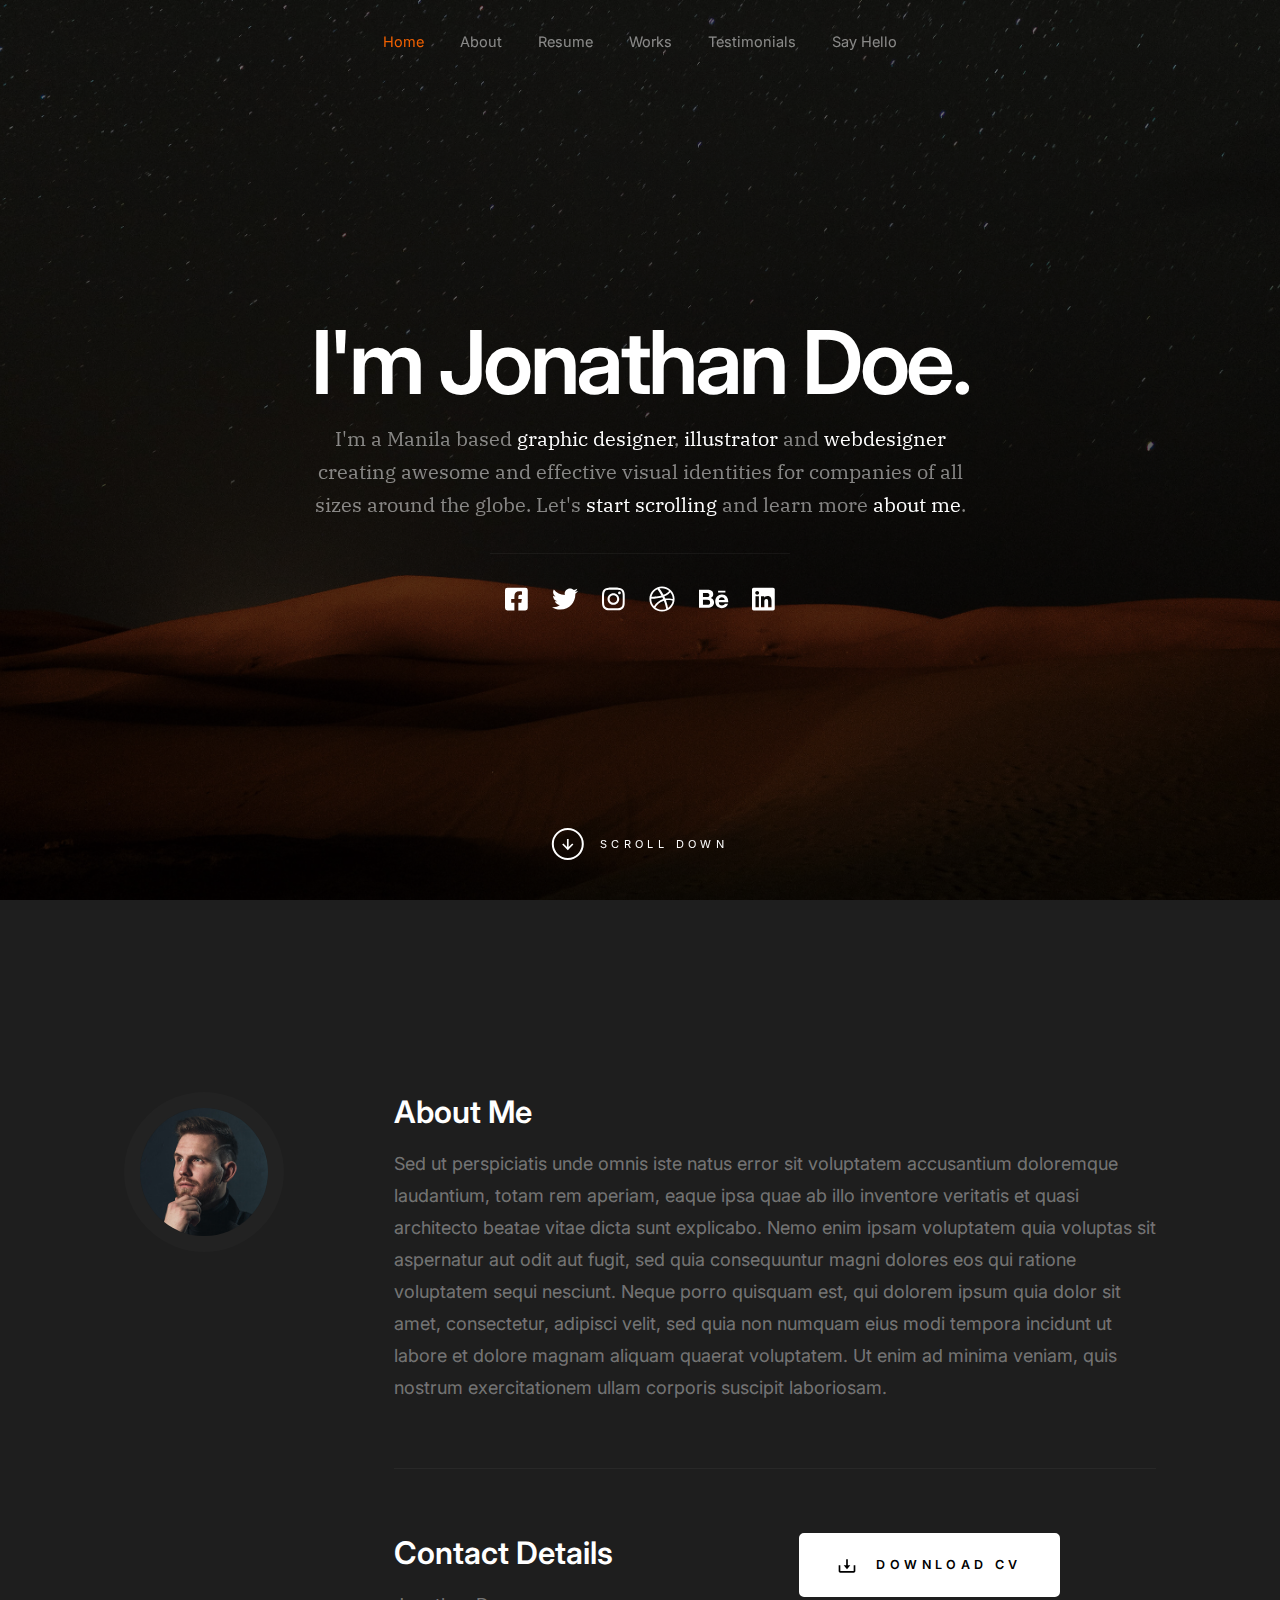
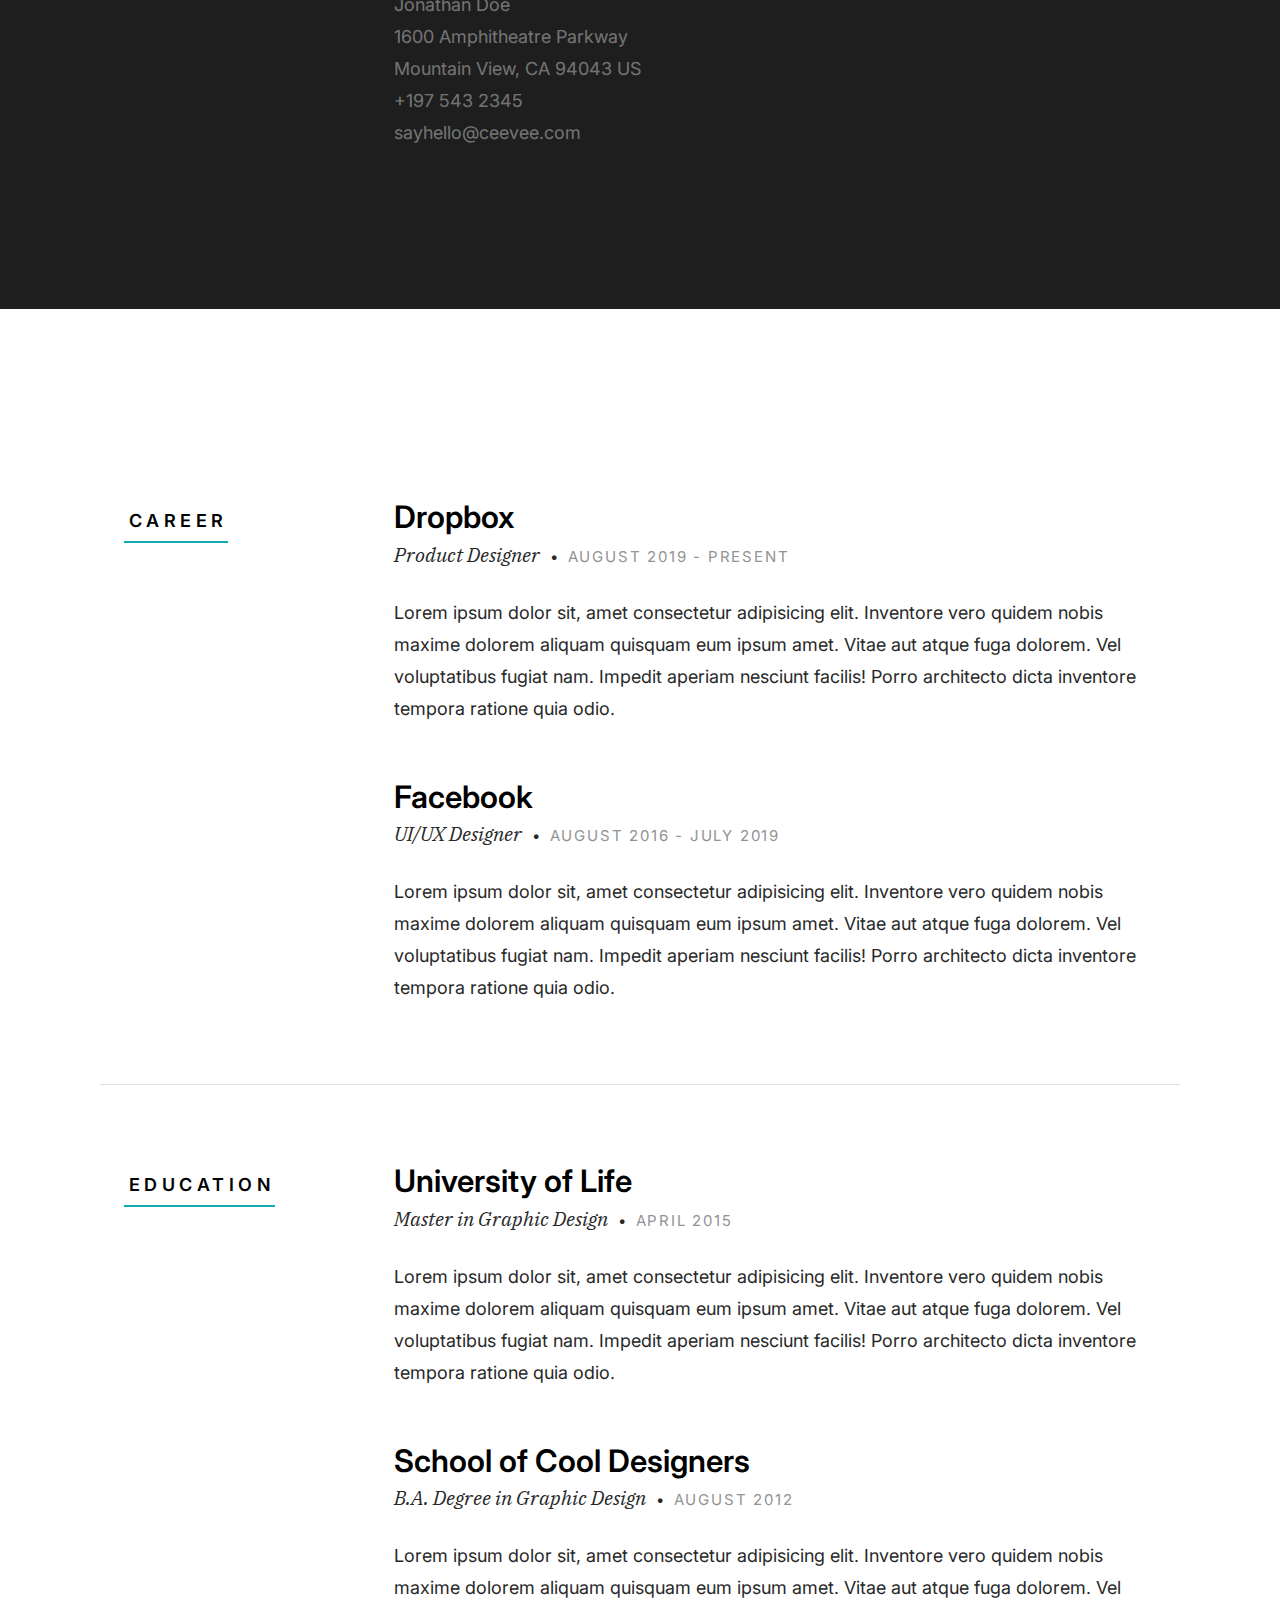
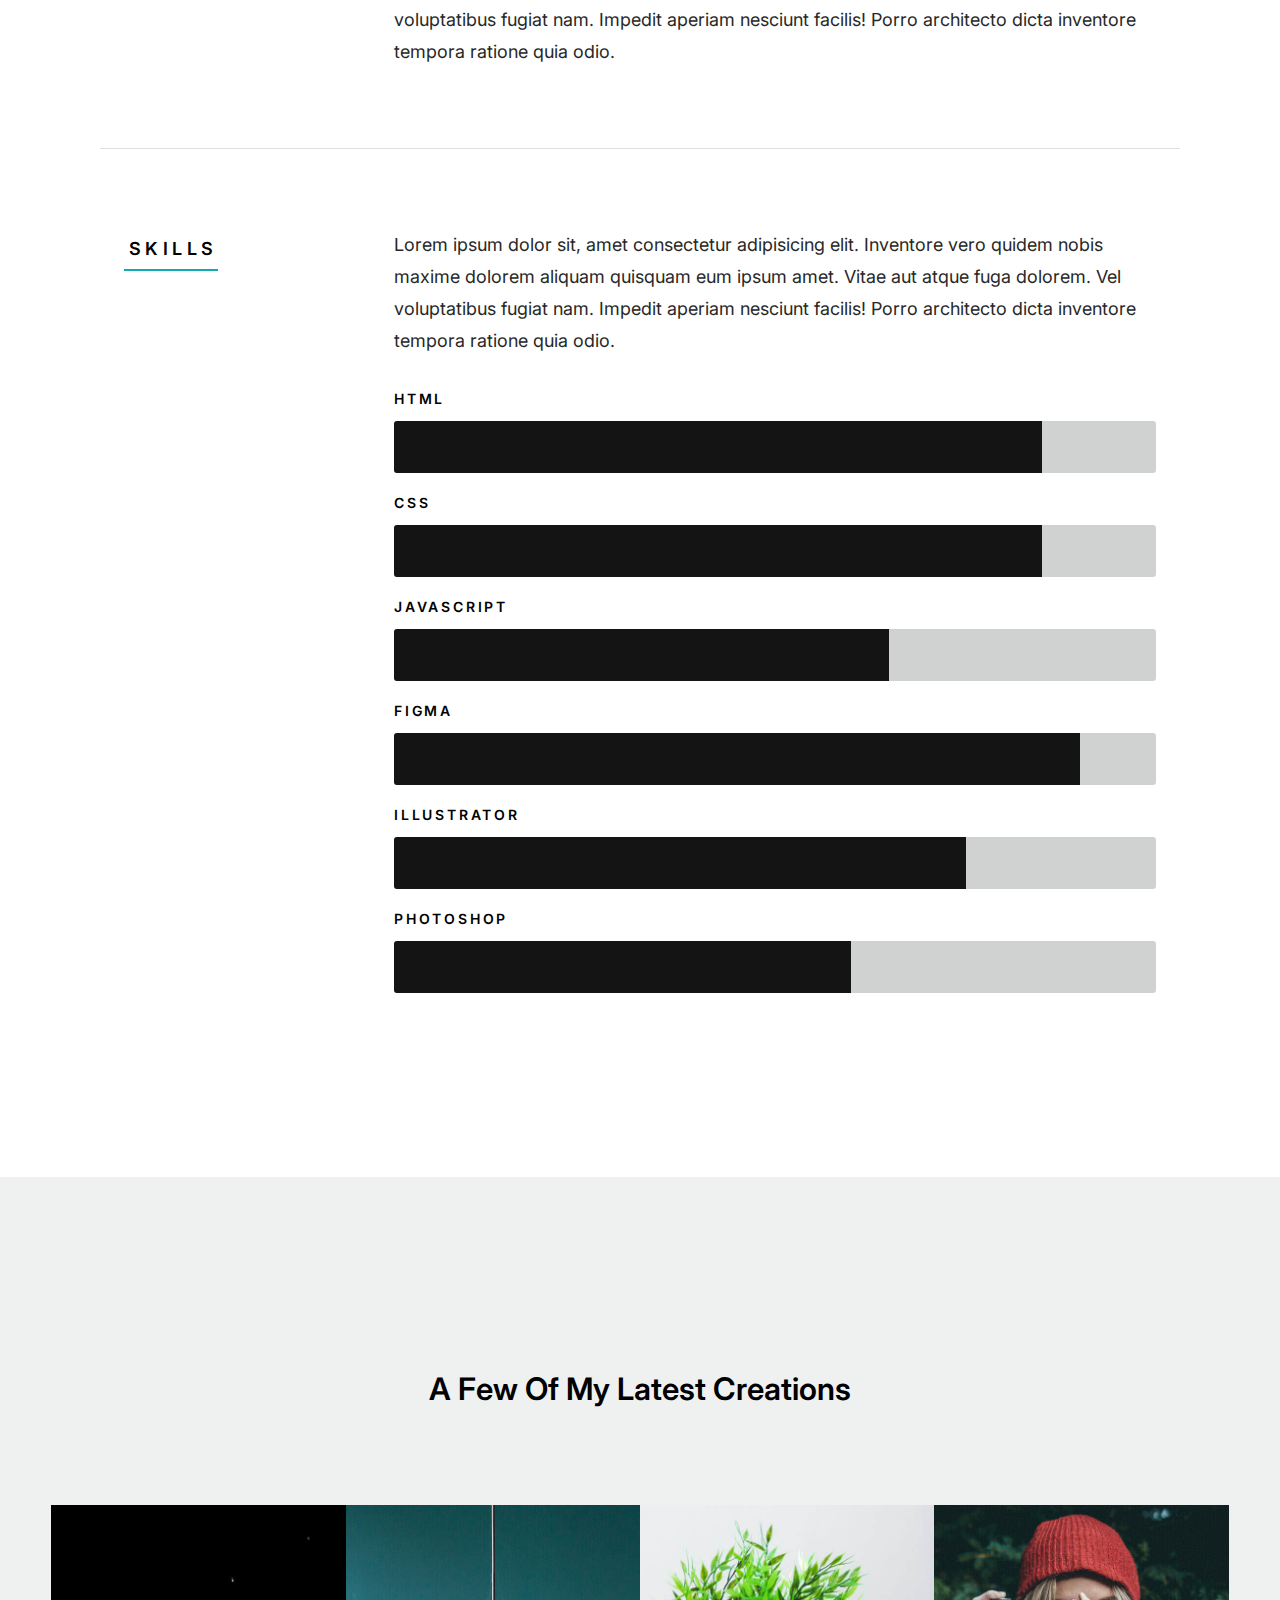
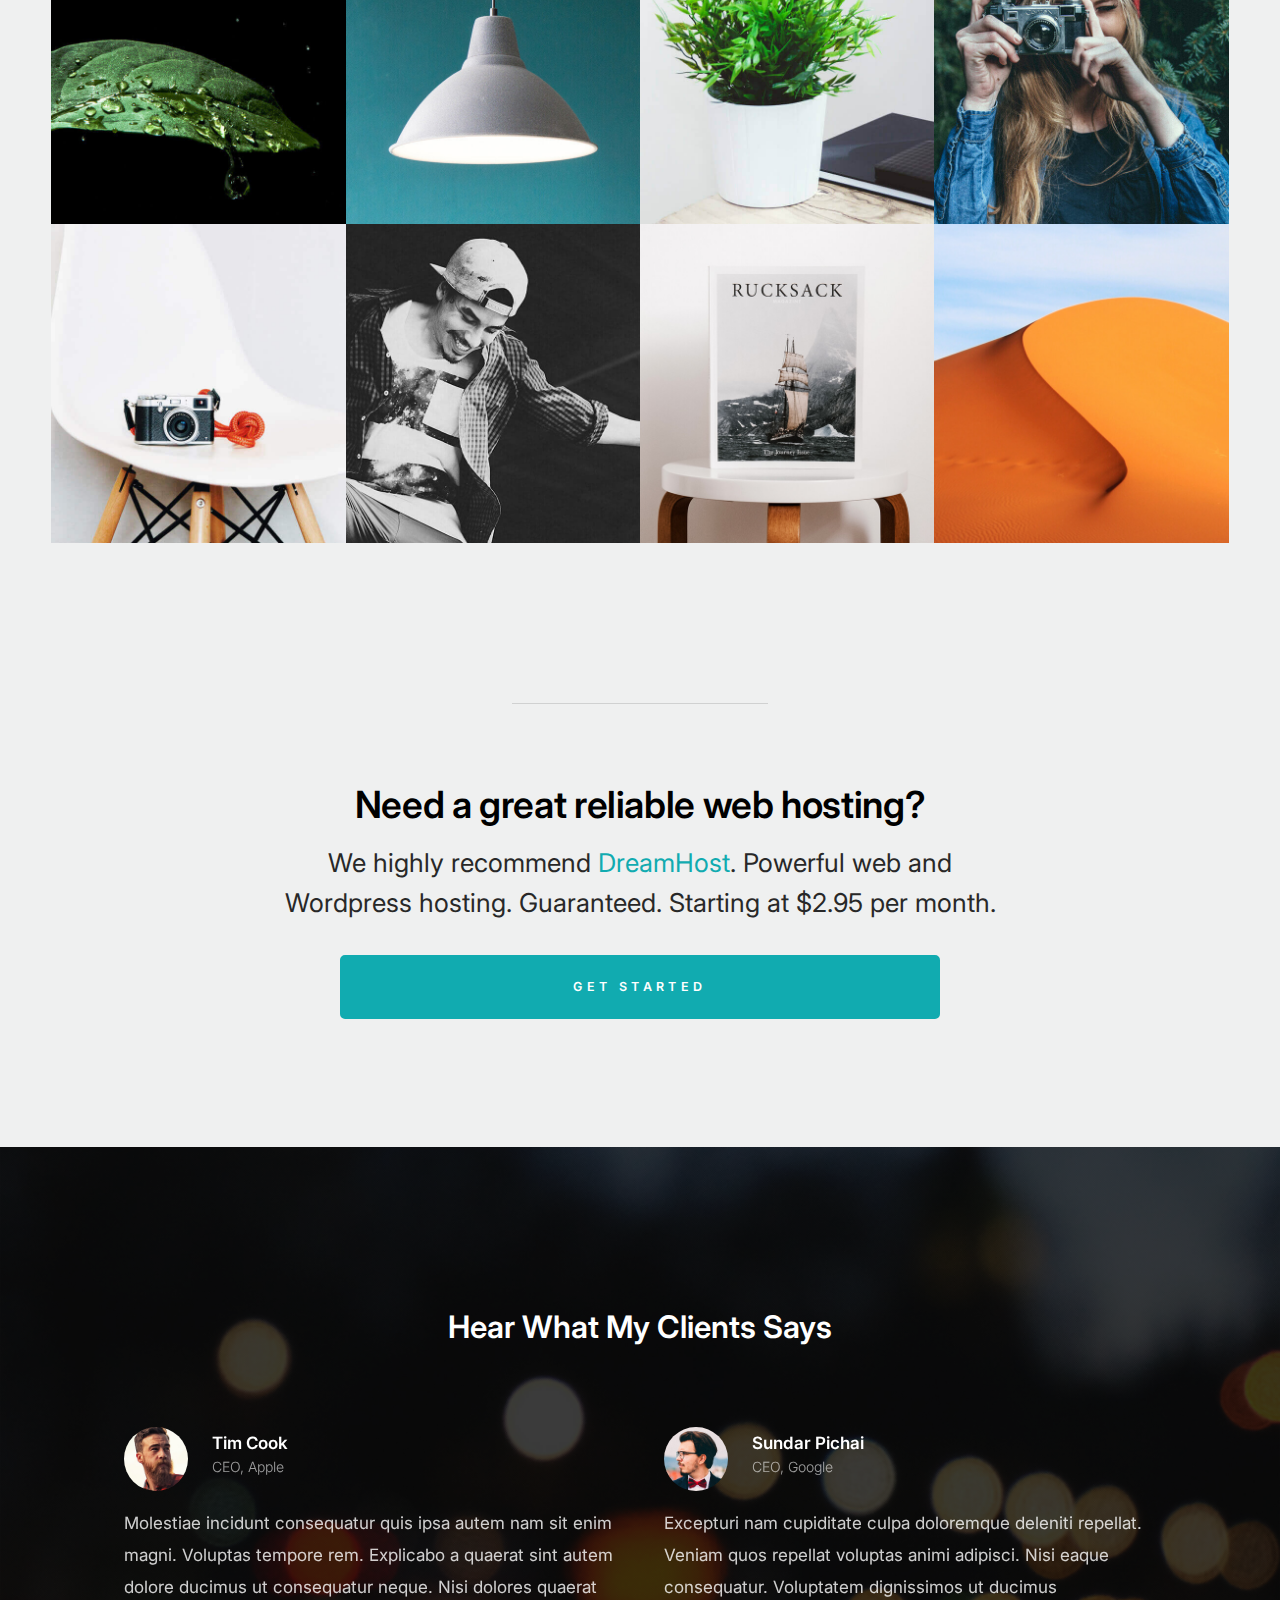
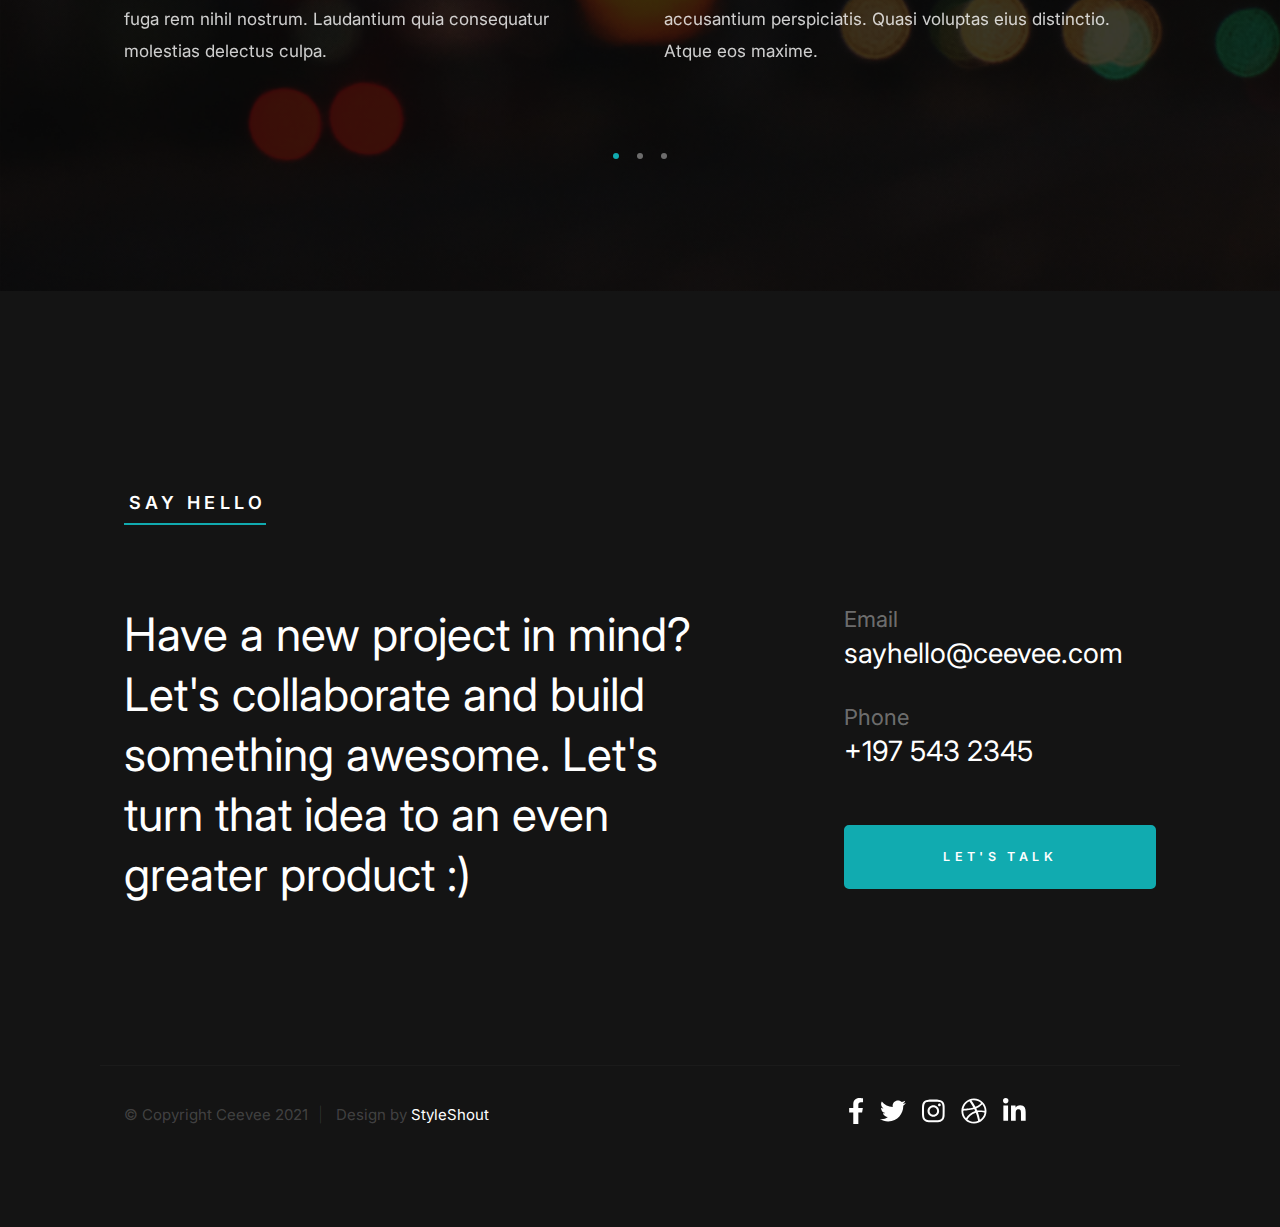
==== index.html @ e775bcbd "mon premier commit" ====
<!DOCTYPE html>
<html class="no-js" lang="en">
<head>

    <!--- basic page needs
    ================================================== -->
    <meta charset="utf-8">
    <title>Ceevee 2.0</title>
    <meta name="description" content="">
    <meta name="author" content="">

    <!-- mobile specific metas
    ================================================== -->
    <meta name="viewport" content="width=device-width, initial-scale=1">

    <!-- CSS
    ================================================== -->
    <link rel="stylesheet" href="css/styles.css">
    <link rel="stylesheet" href="css/vendor.css">

    <!-- script
    ================================================== -->
    <script defer src="js/vendor/fontawesome/all.min.js"></script>

    <!-- favicons
    ================================================== -->
    <link rel="apple-touch-icon" sizes="180x180" href="apple-touch-icon.png">
    <link rel="icon" type="image/png" sizes="32x32" href="favicon-32x32.png">
    <link rel="icon" type="image/png" sizes="16x16" href="favicon-16x16.png">
    <link rel="manifest" href="site.webmanifest">

</head>

<body id="top" class="ss-preload">


    <!-- preloader
    ================================================== -->
    <div id="preloader">
        <div id="loader"></div>
    </div>


    <!-- header
    ================================================== -->
    <header class="s-header">
        <div class="row s-header__nav-wrap">
            <nav class="s-header__nav">
                <ul>
                    <li class="current"><a class="smoothscroll" href="#hero">Home</a></li>
                    <li><a class="smoothscroll" href="#about">About</a></li>
                    <li><a class="smoothscroll" href="#resume">Resume</a></li>
                    <li><a class="smoothscroll" href="#portfolio">Works</a></li>
                    <li><a class="smoothscroll" href="#testimonials">Testimonials</a></li>
                    <li><a class="smoothscroll" href="#contact">Say Hello</a></li>
                </ul>
            </nav>
        </div> <!-- end row -->
        
        <a class="s-header__menu-toggle" href="#0" title="Menu">
            <span class="s-header__menu-icon"></span>
        </a>
    </header> <!-- end s-header -->


    <!-- hero
    ================================================== -->
    <section id="hero" class="s-hero target-section">

        <div class="s-hero__bg rellax" data-rellax-speed="-7"></div>

        <div class="row s-hero__content">
            <div class="column">

                <div class="s-hero__content-about">

                    <h1>I'm Jonathan Doe.</h1>

                    <h3>
                    I'm a Manila based <span>graphic designer</span>, <span>illustrator</span> and <span>webdesigner</span> creating awesome and
                    effective visual identities for companies of all sizes around the globe. Let's <a class="smoothscroll" href="#about">start scrolling</a>
                    and learn more <a class="smoothscroll" href="#about">about me</a>.
                    </h3>

                    <div class="s-hero__content-social">
                        <a href="#0"><i class="fab fa-facebook-square" aria-hidden="true"></i></a>
                        <a href="#0"><i class="fab fa-twitter" aria-hidden="true"></i></a>
                        <a href="#0"><i class="fab fa-instagram" aria-hidden="true"></i></a>
                        <a href="#0"><i class="fab fa-dribbble" aria-hidden="true"></i></a>
                        <a href="#0"><i class="fab fa-behance" aria-hidden="true"></i></a>
                        <a href="#0"><i class="fab fa-linkedin" aria-hidden="true"></i></a>
                    </div>

                </div> <!-- end s-hero__content-about -->

            </div>
        </div> <!-- s-hero__content -->

        <div class="s-hero__scroll">
            <a href="#about" class="s-hero__scroll-link smoothscroll">
                <span class="scroll-arrow">
                    <svg xmlns="http://www.w3.org/2000/svg" width="24" height="24" viewBox="0 0 24 24" style="fill:rgba(0, 0, 0, 1);transform:;-ms-filter:"><path d="M18.707 12.707L17.293 11.293 13 15.586 13 6 11 6 11 15.586 6.707 11.293 5.293 12.707 12 19.414z"></path></svg>
                </span>
                <span class="scroll-text">Scroll Down</span>
            </a>
        </div> <!-- s-hero__scroll -->

    </section> <!-- end s-hero -->


    <!-- about
    ================================================== -->
    <section id="about" class="s-about target-section">

        <div class="row">
            <div class="column large-3 tab-12">
                <img class="s-about__pic" src="images/avatars/user-06.jpg" alt="">
            </div>
            <div class="column large-9 tab-12 s-about__content">
                <h3>About Me</h3>
                <p>
                Sed ut perspiciatis unde omnis iste natus error sit voluptatem 
                accusantium doloremque laudantium, totam rem aperiam, eaque ipsa 
                quae ab illo inventore veritatis et quasi architecto beatae vitae 
                dicta sunt explicabo. Nemo enim ipsam voluptatem quia voluptas sit 
                aspernatur aut odit aut fugit, sed quia consequuntur magni dolores 
                eos qui ratione voluptatem sequi nesciunt. Neque porro quisquam est, 
                qui dolorem ipsum quia dolor sit amet, consectetur, adipisci velit, 
                sed quia non numquam eius modi tempora incidunt ut labore et dolore 
                magnam aliquam quaerat voluptatem. Ut enim ad minima veniam, quis 
                nostrum exercitationem ullam corporis suscipit laboriosam.
                </p>

                <hr>

                <div class="row s-about__content-bottom">
                    <div class="column w-1000-stack">
                        <h3>Contact Details</h3>
    
                        <p>
                        Jonathan Doe <br>
                        1600 Amphitheatre Parkway <br>
                        Mountain View, CA 94043 US <br>
                        <a href="tel:+1975432345">+197 543 2345</a> <br>
                        <a href="mailto:#0">sayhello@ceevee.com</a>
                        </p>
                        
                    </div>
                    <div class="column w-1000-stack">
                        <a href="#0" class="btn btn--download">
                            <svg xmlns="http://www.w3.org/2000/svg" width="24" height="24" viewBox="0 0 24 24" style="fill:rgba(0, 0, 0, 1);transform:;-ms-filter:"><path d="M12 16L16 11 13 11 13 4 11 4 11 11 8 11z"></path><path d="M20,18H4v-7H2v7c0,1.103,0.897,2,2,2h16c1.103,0,2-0.897,2-2v-7h-2V18z"></path></svg>
                            Download CV
                        </a>
                    </div>
                </div>
            </div>
        </div> <!-- end row -->

    </section> <!-- end s-about -->


    <!-- resume
    ================================================== -->
    <section id="resume" class="s-resume target-section">
        
        <div class="row s-resume__section">
            <div class="column large-3 tab-12">
                <h3 class="section-header-allcaps">Career</h3>
            </div>
            <div class="column large-9 tab-12">
                <div class="resume-block">

                    <div class="resume-block__header">
                        <h4 class="h3">Dropbox</h4>
                        <p class="resume-block__header-meta">
                            <span>Product Designer</span> 
                            <span class="resume-block__header-date">
                                August 2019 - Present
                            </span>
                        </p>
                    </div>

                    <p>
                    Lorem ipsum dolor sit, amet consectetur adipisicing elit. Inventore 
                    vero quidem nobis maxime dolorem aliquam quisquam eum ipsum amet. Vitae 
                    aut atque fuga dolorem. Vel voluptatibus fugiat nam. Impedit aperiam 
                    nesciunt facilis! Porro architecto dicta inventore tempora ratione quia odio.
                    </p>

                </div> <!-- end resume-block -->

                <div class="resume-block">

                    <div class="resume-block__header">
                        <h4 class="h3">Facebook</h4>
                        <p class="resume-block__header-meta">
                            <span>UI/UX Designer</span> 
                            <span class="resume-block__header-date">
                                August 2016 - July 2019
                            </span>
                        </p>
                    </div>

                    <p>
                    Lorem ipsum dolor sit, amet consectetur adipisicing elit. Inventore 
                    vero quidem nobis maxime dolorem aliquam quisquam eum ipsum amet. Vitae 
                    aut atque fuga dolorem. Vel voluptatibus fugiat nam. Impedit aperiam 
                    nesciunt facilis! Porro architecto dicta inventore tempora ratione quia odio.
                    </p>

                </div> <!-- end resume-block -->
            </div>
        </div> <!-- s-resume__section -->


        <div class="row s-resume__section">
            <div class="column large-3 tab-12">
                <h3 class="section-header-allcaps">Education</h3>
            </div>
            <div class="column large-9 tab-12">
                <div class="resume-block">

                    <div class="resume-block__header">
                        <h4 class="h3">University of Life</h4>
                        <p class="resume-block__header-meta">
                            <span>Master in Graphic Design</span> 
                            <span class="resume-block__header-date">
                                April 2015
                            </span>
                        </p>
                    </div>

                    <p>
                    Lorem ipsum dolor sit, amet consectetur adipisicing elit. Inventore 
                    vero quidem nobis maxime dolorem aliquam quisquam eum ipsum amet. Vitae 
                    aut atque fuga dolorem. Vel voluptatibus fugiat nam. Impedit aperiam 
                    nesciunt facilis! Porro architecto dicta inventore tempora ratione quia odio.
                    </p>

                </div> <!-- end resume-block -->

                <div class="resume-block">

                    <div class="resume-block__header">
                        <h4 class="h3">School of Cool Designers</h4>
                        <p class="resume-block__header-meta">
                            <span>B.A. Degree in Graphic Design</span> 
                            <span class="resume-block__header-date">
                                August 2012
                            </span>
                        </p>
                    </div>

                    <p>
                    Lorem ipsum dolor sit, amet consectetur adipisicing elit. Inventore 
                    vero quidem nobis maxime dolorem aliquam quisquam eum ipsum amet. Vitae 
                    aut atque fuga dolorem. Vel voluptatibus fugiat nam. Impedit aperiam 
                    nesciunt facilis! Porro architecto dicta inventore tempora ratione quia odio.
                    </p>

                </div> <!-- end resume-block -->
            </div>
        </div> <!-- s-resume__section -->


        <div class="row s-resume__section">
            <div class="column large-3 tab-12">
                <h3 class="section-header-allcaps">Skills</h3>
            </div>
            <div class="column large-9 tab-12">
                <div class="resume-block">

                    <p>
                    Lorem ipsum dolor sit, amet consectetur adipisicing elit. Inventore 
                    vero quidem nobis maxime dolorem aliquam quisquam eum ipsum amet. Vitae 
                    aut atque fuga dolorem. Vel voluptatibus fugiat nam. Impedit aperiam 
                    nesciunt facilis! Porro architecto dicta inventore tempora ratione quia odio.
                    </p>

                    <ul class="skill-bars-fat">
                        <li>
                        <div class="progress percent85"></div>
                        <strong>HTML</strong>
                        </li>
                        <li>
                        <div class="progress percent85"></div>
                        <strong>CSS</strong>
                        </li>
                        <li>
                        <div class="progress percent65"></div>
                        <strong>Javascript</strong>
                        </li>
                        <li>
                        <div class="progress percent90"></div>
                        <strong>Figma</strong>
                        </li>
                        <li>
                        <div class="progress percent75"></div>
                        <strong>Illustrator</strong>
                        </li>
                        <li>
                        <div class="progress percent60"></div>
                        <strong>Photoshop</strong>
                        </li>
                    </ul>

                </div> <!-- end resume-block -->

            </div>
        </div> <!-- s-resume__section -->

    </section> <!-- end s-resume -->


    <!-- portfolio
    ================================================== -->
    <section id="portfolio" class="s-portfolio target-section">

        <div class="row s-portfolio__header">
            <div class="column large-12">
                <h3>A Few Of My Latest Creations</h3>
            </div>
        </div>

        <div class="row collapse block-large-1-4 block-medium-1-3 block-tab-1-2 block-500-stack folio-list">

            <div class="column folio-item">
                <a href="#modal-01" class="folio-item__thumb">
                    <img src="images/portfolio/droplet.jpg" 
                         srcset="images/portfolio/droplet.jpg 1x, 
                                 images/portfolio/droplet@2x.jpg 2x" alt="">
                </a>
            </div> <!-- end folio-item -->

            <div class="column folio-item">
                <a href="#modal-02" class="folio-item__thumb">
                    <img src="images/portfolio/lamp.jpg" 
                         srcset="images/portfolio/lamp.jpg 1x, 
                                 images/portfolio/lamp@2x.jpg 2x" alt="">
                </a>
            </div> <!-- end folio-item -->

            <div class="column folio-item">
                <a href="#modal-03" class="folio-item__thumb">
                    <img src="images/portfolio/minimalismo.jpg" 
                         srcset="images/portfolio/minimalismo.jpg 1x, 
                                 images/portfolio/minimalismo@2x.jpg 2x" alt="">
                </a>
            </div> <!-- end folio-item -->

            <div class="column folio-item">
                <a href="#modal-04" class="folio-item__thumb">
                    <img src="images/portfolio/shutterbug.jpg" 
                         srcset="images/portfolio/shutterbug.jpg 1x, 
                                 images/portfolio/shutterbug@2x.jpg 2x" alt="">
                </a>
            </div> <!-- end folio-item -->

            <div class="column folio-item">
                <a href="#modal-05" class="folio-item__thumb">
                    <img src="images/portfolio/fuji.jpg" 
                         srcset="images/portfolio/fuji.jpg 1x, 
                                 images/portfolio/fuji@2x.jpg 2x" alt="">
                </a>
            </div> <!-- end folio-item -->

            <div class="column folio-item">
                <a href="#modal-06" class="folio-item__thumb">
                    <img src="images/portfolio/skaterboy.jpg" 
                         srcset="images/portfolio/skaterboy.jpg 1x, 
                                 images/portfolio/skaterboy@2x.jpg 2x" alt="">
                </a>
            </div> <!-- end folio-item -->

            <div class="column folio-item">
                <a href="#modal-07" class="folio-item__thumb">
                    <img src="images/portfolio/rucksack.jpg" 
                         srcset="images/portfolio/rucksack.jpg 1x, 
                                 images/portfolio/rucksack@2x.jpg 2x" alt="">
                </a>
            </div> <!-- end folio-item -->

            <div class="column folio-item">
                <a href="#modal-08" class="folio-item__thumb">
                    <img src="images/portfolio/sanddunes.jpg" 
                         srcset="images/portfolio/sanddunes.jpg 1x, 
                                 images/portfolio/sanddunes@2x.jpg 2x" alt="">
                </a>
            </div> <!-- end folio-item -->

        </div> <!-- end folio-list -->


        <!-- Modal Templates Popup
        =========================================================== -->
        <div id="modal-01" hidden>
            <div class="modal-popup">
                <img src="images/portfolio/gallery/g-droplet.jpg" alt="" />
    
                <div class="modal-popup__desc">
                    <h5>Droplet</h5>
                    <p>Odio soluta enim quos sit asperiores rerum rerum repudiandae cum. Vel voluptatem alias qui assumenda iure et expedita voluptatem. Ratione officiis quae.</p>
                    <ul class="modal-popup__cat">
                        <li>Branding</li>
                        <li>Product Design</li>
                    </ul>
                </div>
    
                <a href="https://www.behance.net/" class="modal-popup__details">Project link</a>
            </div>
        </div> <!-- end modal -->

        <div id="modal-02" hidden>
            <div class="modal-popup">
                <img src="images/portfolio/gallery/g-lamp.jpg" alt="" />
    
                <div class="modal-popup__desc">
                    <h5>The Lamp</h5>
                    <p>Proin gravida nibh vel velit auctor aliquet. Aenean sollicitudin, lorem quis bibendum auctor, nisi elit consequat ipsum, nec sagittis sem nibh id elit.</p>
                    <ul class="modal-popup__cat">
                        <li>Branding</li>
                    </ul>
                </div>
    
                <a href="https://www.behance.net/" class="modal-popup__details">Project link</a>
            </div>
        </div> <!-- end modal -->

        <div id="modal-03" hidden>
            <div class="modal-popup">
                <img src="images/portfolio/gallery/g-minimalismo.jpg" alt="" />
    
                <div class="modal-popup__desc">
                    <h5>Minimalismo</h5>
                    <p>Exercitationem reprehenderit quod explicabo consequatur aliquid ut magni ut. Deleniti quo corrupti illum velit eveniet ratione necessitatibus ipsam mollitia.</p>
                    <ul class="modal-popup__cat">
                        <li>Product Design</li>
                    </ul>
                </div>
    
                <a href="https://www.behance.net/" class="modal-popup__details">Project link</a>
            </div>
        </div> <!-- end modal -->

        <div id="modal-04" hidden>
            <div class="modal-popup">
                <img src="images/portfolio/gallery/g-shutterbug.jpg" alt="" />
    
                <div class="modal-popup__desc">
                    <h5>Shutterbug</h5>
                    <p>Dolores velit qui quos nobis. Aliquam delectus voluptas quos possimus non voluptatem voluptas voluptas. Est doloribus eligendi porro doloribus voluptatum.</p>
                    <ul class="modal-popup__cat">
                        <li>E-Commerce</li>
                    </ul>
                </div>
    
                <a href="https://www.behance.net/" class="modal-popup__details">Project link</a>
            </div>
        </div> <!-- end modal -->

        <div id="modal-05" hidden>
            <div class="modal-popup">

                <img src="images/portfolio/gallery/g-fuji.jpg" alt="" />
    
                <div class="modal-popup__desc">
                    <h5>Fuji</h5>
                    <p>Proin gravida nibh vel velit auctor aliquet. Aenean sollicitudin, lorem quis bibendum auctor, nisi elit consequat ipsum, nec sagittis sem nibh id elit.</p>
                    <ul class="modal-popup__cat">
                        <li>Product Design</li>
                    </ul>
                </div>
    
                <a href="https://www.behance.net/" class="modal-popup__details">Project link</a>
            </div>
        </div> <!-- end modal -->

        <div id="modal-06" hidden>
            <div class="modal-popup">
                <img src="images/portfolio/gallery/g-skaterboy.jpg" alt="" />
    
                <div class="modal-popup__desc">
                    <h5>Skaterboy</h5>
                    <p>Quisquam vel libero consequuntur autem voluptas. Qui aut vero. Omnis fugit mollitia cupiditate voluptas. Aenean sollicitudin, lorem quis bibendum auctor.</p>
                    <ul class="modal-popup__cat">
                        <li>Branding</li>
                        <li>Product Design</li>
                    </ul>
                </div>
    
                <a href="https://www.behance.net/" class="modal-popup__details">Project link</a>
            </div>
        </div> <!-- end modal -->

        <div id="modal-07" hidden>
            <div class="modal-popup">
                <img src="images/portfolio/gallery/g-rucksack.jpg" alt="" />
    
                <div class="modal-popup__desc">
                    <h5>Rucksack</h5>
                    <p>Odio soluta enim quos sit asperiores rerum rerum repudiandae cum. Vel voluptatem alias qui assumenda iure et expedita voluptatem. Ratione officiis quae.</p>
                    <ul class="modal-popup__cat">
                        <li>Branding</li>
                        <li>Product Design</li>
                    </ul>
                </div>
    
                <a href="https://www.behance.net/" class="modal-popup__details">Project link</a>
            </div>
        </div> <!-- end modal -->

        <div id="modal-08" hidden>
            <div class="modal-popup">
                <img src="images/portfolio/gallery/g-sanddunes.jpg" alt="" />
    
                <div class="modal-popup__desc">
                    <h5>Sand Dunes</h5>
                    <p>Proin gravida nibh vel velit auctor aliquet. Aenean sollicitudin, lorem quis bibendum auctor, nisi elit consequat ipsum, nec sagittis sem nibh id elit.</p>
                    <ul class="modal-popup__cat">
                        <li>Web Design</li>
                    </ul>
                </div>
    
                <a href="https://www.behance.net/" class="modal-popup__details">Project link</a>
            </div>
        </div> <!-- end modal -->


    </section> <!-- end s-portfolio -->


    <!-- CTA
    ================================================== -->
    <section class="s-cta">

        <div class="row">
            <div class="column">
                <h3 class="h2 section-desc">
                    Need a great reliable web hosting?
                </h3>
            </div>
        </div> <!-- end heading-block -->

        <div class="row cta-content">
            <div class="column">
                <p>
                We highly recommend <a href="https://www.dreamhost.com/r.cgi?287326">DreamHost</a>.
                Powerful web and Wordpress hosting. Guaranteed.
                Starting at $2.95 per month.
                </p>

                <a href="https://www.dreamhost.com/r.cgi?287326" class="btn btn--primary h-full-width">Get Started</a>
            </div>
        </div> <!-- end cta-content -->

    </section> <!-- end s-cta -->


    <!-- testimonials
    ================================================== -->
    <section id="testimonials" class="s-testimonials target-section">

        <div class="s-testimonials__bg"></div>

        <div class="row s-testimonials__header">
            <div class="column large-12">
                <h3>Hear What My Clients Says</h3>
            </div>
        </div>

        <div class="row s-testimonials__content">

            <div class="column">

                <div class="swiper-container testimonial-slider">

                    <div class="swiper-wrapper">

                        <div class="testimonial-slider__slide swiper-slide">
                            <div class="testimonial-slider__author">
                                <img src="images/avatars/user-02.jpg" alt="Author image" class="testimonial-slider__avatar">
                                <cite class="testimonial-slider__cite">
                                    <strong>Tim Cook</strong>
                                    <span>CEO, Apple</span>
                                </cite>
                            </div>
                            <p>
                            Molestiae incidunt consequatur quis ipsa autem nam sit enim magni. Voluptas tempore rem. 
                            Explicabo a quaerat sint autem dolore ducimus ut consequatur neque.  Nisi dolores quaerat fuga rem nihil nostrum.
                            Laudantium quia consequatur molestias delectus culpa.
                            </p>
                        </div> <!-- end testimonial-slider__slide -->
        
                        <div class="testimonial-slider__slide swiper-slide">
                            <div class="testimonial-slider__author">
                                <img src="images/avatars/user-03.jpg" alt="Author image" class="testimonial-slider__avatar">
                                <cite class="testimonial-slider__cite">
                                    <strong>Sundar Pichai</strong>
                                    <span>CEO, Google</span>
                                </cite>
                            </div>
                            <p>
                            Excepturi nam cupiditate culpa doloremque deleniti repellat. Veniam quos repellat voluptas animi adipisci.
                            Nisi eaque consequatur. Voluptatem dignissimos ut ducimus accusantium perspiciatis.
                            Quasi voluptas eius distinctio. Atque eos maxime.
                            </p>
                        </div> <!-- end testimonial-slider__slide -->
        
                        <div class="testimonial-slider__slide swiper-slide">
                            <div class="testimonial-slider__author">
                                <img src="images/avatars/user-04.jpg" alt="Author image" class="testimonial-slider__avatar">
                                <cite class="testimonial-slider__cite">
                                    <strong>Satya Nadella</strong>
                                    <span>CEO, Microsoft</span>
                                </cite>
                            </div>
                            <p>
                            Repellat dignissimos libero. Qui sed at corrupti expedita voluptas odit. Nihil ea quia nesciunt. Ducimus aut sed ipsam.  
                            Autem eaque officia cum exercitationem sunt voluptatum accusamus. Quasi voluptas eius distinctio.
                            Voluptatem dignissimos ut.
                            </p>
                        </div> <!-- end testimonial-slider__slide -->

                        <div class="testimonial-slider__slide swiper-slide">
                            <div class="testimonial-slider__author">
                                <img src="images/avatars/user-05.jpg" alt="Author image" class="testimonial-slider__avatar">
                                <cite class="testimonial-slider__cite">
                                    <strong>Jeff Bezos</strong>
                                    <span>CEO, Amazon</span>
                                </cite>
                            </div>
                            <p>
                            Nunc interdum lacus sit amet orci. Vestibulum dapibus nunc ac augue. Fusce vel dui. In ac felis 
                            quis tortor malesuada pretium. Curabitur vestibulum aliquam leo. Qui sed at corrupti expedita voluptas odit. 
                            Nihil ea quia nesciunt. Ducimus aut sed ipsam.
                            </p>
                        </div> <!-- end testimonial-slider__slide -->
    
                    </div> <!-- end testimonial slider swiper-wrapper -->

                    <div class="swiper-pagination"></div>

                </div> <!-- end swiper-container -->

            </div> <!-- end column -->

        </div> <!-- end row -->

    </section> <!-- end s-testimonials -->


    <!-- contact
    ================================================== -->
    <section id="contact" class="s-contact target-section">

        <div class="row s-contact__header">
            <div class="column large-12">
                <h3 class="section-header-allcaps">Say Hello</h3>
            </div>
        </div>

        <div class="row s-contact__content">

            <div class="column large-7 medium-12">

                <h4 class="huge-text">
                Have a new project in mind? Let's collaborate and build something awesome. 
                Let's turn that idea to an even greater product :)
                </h4>

            </div>

            <div class="column large-4 medium-12">

                <div class="row contact-infos">
                    <div class="column large-12 medium-6 tab-12">
                        <div class="contact-block">
                            <h5 class="contact-block__header">
                                Email
                            </h5>
                            <p class="contact-block__content">
                                <a class="mailtoui" href="mailto:sayhello@ceevee.com">sayhello@ceevee.com</a>
                            </p>
                        </div> <!-- end contact-block -->
                    </div>
                    <div class="column large-12 medium-6 tab-12">
                        <div class="contact-block">
                            <h5 class="contact-block__header">
                                Phone
                            </h5>
                            <p class="contact-block__content">
                                <a href="tel:+1975432345">+197 543 2345</a>
                            </p>
                        </div> <!-- end contact-block -->
                    </div>

                    <div class="column large-12">
                        <a href="mailto:sayhello@ceevee.com" class="mailtoui btn btn--primary h-full-width">Let's Talk</a>
                    </div>
                </div> <!-- end contact-infos -->

            </div>
        </div> <!-- s-contact__content -->

    </section> <!-- end s-contact -->
    

    <!-- footer
    ================================================== -->
    <footer class="s-footer">
        <div class="row">
            <div class="column large-4 medium-6 w-1000-stack s-footer__social-block">
                <ul class="s-footer__social">
                    <li><a href="#0"><i class="fab fa-facebook-f" aria-hidden="true"></i></a></li>
                    <li><a href="#0"><i class="fab fa-twitter" aria-hidden="true"></i></a></li>
                    <li><a href="#0"><i class="fab fa-instagram" aria-hidden="true"></i></a></li>
                    <li><a href="#0"><i class="fab fa-dribbble" aria-hidden="true"></i></a></li>
                    <li><a href="#0"><i class="fab fa-linkedin-in" aria-hidden="true"></i></a></li>
                </ul>
            </div>

            <div class="column large-7 medium-6 w-1000-stack ss-copyright">
                <span>© Copyright Ceevee 2021</span> 
                <span>Design by <a href="https://www.styleshout.com/">StyleShout</a></span>
            </div>
        </div>

        <div class="ss-go-top">
            <a class="smoothscroll" title="Back to Top" href="#top">
                <svg xmlns="http://www.w3.org/2000/svg" viewBox="0 0 24 24"><path d="M6 4h12v2H6zm5 10v6h2v-6h5l-6-6-6 6z"/></svg>
             </a>
        </div> <!-- end ss-go-top -->
    </footer>


    <!-- Java Script
    ================================================== -->
    <script src="js/plugins.js"></script>
    <script src="js/main.js"></script>

</body>

</html>
---- css/styles.css ----
/* =================================================================== 
 * Ceevee Main Stylesheet
 * Template Ver. 2.0.0
 * 01-03-2021
 * ------------------------------------------------------------------
 *
 * TOC:
 * # settings and variables
 *      ## fonts
 *      ## colors
 *      ## vertical spacing and typescale
 *      ## grid variables
 * # normalize
 * # basic/base setup styles
 *      ## media
 *      ## typography resets
 *      ## links
 *      ## inputs
 * # Grid v3.0.0
 *      ## medium screen devices
 *      ## tablets
 *      ## mobile devices
 *      ## small mobile devices <= 400px
 * # block grids
 *      ## block grids - medium screen devices
 *      ## block grids - tablets
 *      ## block grids - mobile devices
 *      ## block grids - small mobile devices <= 400px
 * # MISC 
 * # custom grid, block grid STACK breakpoints
 * # base style overrides 
 *      ## links
 * # typography & general theme styles
 *      ## Lists
 *      ## responsive video container
 *      ## floated image
 *      ## tables
 *      ## spacing
 * # preloader
 *      ## page loaded
 * # forms 
 *      ## Style Placeholder Text
 * # buttons 
 * # additional components
 *      ## skillbars
 *      ## alert box
 *      ## pagination 
 * # common and reusable styles
 *      ## animation stuff 
 *      ## MailtoUI style overrides
 * # site header
 *      ## header nav
 *      ## mobile menu toggle 
 * # hero
 *      ## hero content
 *      ## hero social
 *      ## hero scrolldown
 *      ## animate intro content
 * # resume 
 *      ## resume block
 * # portfolio
 *      ## portfolio list
 *      ## modal popup
 * # CTA
 * # testimonials
 *      ## swiper style overrides
 *      ## testimonial slider 
 * # contact
 *      ## contact block
 * # footer
 *      ## footer social
 *      ## copyright
 *      ## go top
 *
 * ------------------------------------------------------------------ */


/* ===================================================================
 * # settings and variables
 *
 * ------------------------------------------------------------------- */

/* ------------------------------------------------------------------- 
 * ## fonts
 * ------------------------------------------------------------------- */
@import url("https://fonts.googleapis.com/css2?family=IBM+Plex+Serif:ital,wght@0,300;0,400;0,500;0,600;0,700;1,200;1,300;1,400;1,500;1,600&family=Inter:wght@300;400;500;600;700&display=swap");
:root {
    --font-1: "Inter", sans-serif;
    --font-2: "IBM Plex Serif", serif;
    /* monospace
     */
    --font-mono: Consolas, "Andale Mono", Courier, "Courier New", monospace;
}

/* ------------------------------------------------------------------- 
 * ## colors
 * ------------------------------------------------------------------- */
:root {
    /* color-1(#11ABB0)
     * color-2(#F06000)
     */
    --color-1: hsla(182, 82%, 38%, 1);
    --color-2: hsla(24, 100%, 47%, 1);

    /* theme color variations
     */
    --color-1-lighter: hsla(182, 82%, 58%, 1);
    --color-1-light  : hsla(182, 82%, 48%, 1);
    --color-1-dark   : hsla(182, 82%, 28%, 1);
    --color-1-darker : hsla(182, 82%, 18%, 1);
    --color-2-lighter: hsla(24, 100%, 67%, 1);
    --color-2-light  : hsla(24, 100%, 57%, 1);
    --color-2-dark   : hsla(24, 100%, 37%, 1);
    --color-2-darker : hsla(24, 100%, 27%, 1);

    /* feedback colors
     * color-error(#ffd1d2), color-success(#c8e675), 
     * color-info(#d7ecfb), color-notice(#fff099)
     */
    --color-error          : hsla(359, 100%, 91%, 1);
    --color-success        : hsla(76, 69%, 68%, 1);
    --color-info           : hsla(205, 82%, 91%, 1);
    --color-notice         : hsla(51, 100%, 80%, 1);
    --color-error-content  : hsla(359, 50%, 50%, 1);
    --color-success-content: hsla(76, 29%, 28%, 1);
    --color-info-content   : hsla(205, 32%, 31%, 1);
    --color-notice-content : hsla(51, 30%, 30%, 1);

    /* shades 
     * generated using 
     * Tint & Shade Generator 
     * (https://maketintsandshades.com/)
     */
    --color-black  : #000000;
    --color-gray-19: #0a0a0a;
    --color-gray-18: #141414;
    --color-gray-17: #1e1e1e;
    --color-gray-16: #282828;
    --color-gray-15: #323333;
    --color-gray-14: #3b3d3d;
    --color-gray-13: #454747;
    --color-gray-12: #4f5151;
    --color-gray-11: #595b5b;
    --color-gray-10: #636565;
    --color-gray-9 : #737474;
    --color-gray-8 : #828484;
    --color-gray-7 : #929393;
    --color-gray-6 : #a1a3a3;
    --color-gray-5 : #b1b2b2;
    --color-gray-4 : #c1c1c1;
    --color-gray-3 : #d0d1d1;
    --color-gray-2 : #e0e0e0;
    --color-gray-1 : #eff0f0;
    --color-white  : #ffffff;

    /* text
     */
    --color-text       : var(--color-gray-16);
    --color-text-dark  : var(--color-black);
    --color-text-light : var(--color-gray-7);
    --color-placeholder: var(--color-gray-7);

    /* buttons
     */
    --color-btn                   : var(--color-gray-3);
    --color-btn-text              : var(--color-black);
    --color-btn-hover             : var(--color-black);
    --color-btn-hover-text        : var(--color-white);
    --color-btn-primary           : var(--color-1);
    --color-btn-primary-text      : var(--color-white);
    --color-btn-primary-hover     : var(--color-2);
    --color-btn-primary-hover-text: var(--color-white);
    --color-btn-stroke            : var(--color-black);
    --color-btn-stroke-text       : var(--color-black);
    --color-btn-stroke-hover      : var(--color-black);
    --color-btn-stroke-hover-text : var(--color-white);

    /* others
     */
    --color-bg     : var(--color-gray-18);
    --color-border : var(--color-gray-2);
    --border-radius: 5px;
}

/* ------------------------------------------------------------------- 
 * ## vertical spacing and typescale
 * ------------------------------------------------------------------- */
:root {

    /* spacing
     * base font size: 18px 
     * vertical space unit : 32px
     */
    --base-size: 62.5%;
    --base-font-size: 1.8rem;
    --space: 3.2rem;

    /* vertical spacing 
     */
    --vspace-0_125: calc(0.125 * var(--space));
    --vspace-0_25 : calc(0.25 * var(--space));
    --vspace-0_5  : calc(0.5 * var(--space));
    --vspace-0_75 : calc(0.75 * var(--space));
    --vspace-0_875: calc(0.875 * var(--space));
    --vspace-1    : calc(var(--space));
    --vspace-1_25 : calc(1.25 * var(--space));
    --vspace-1_5  : calc(1.5 * var(--space));
    --vspace-1_75 : calc(1.75 * var(--space));
    --vspace-2    : calc(2 * var(--space));
    --vspace-2_5  : calc(2.5 * var(--space));
    --vspace-3    : calc(3 * var(--space));
    --vspace-3_5  : calc(3.5 * var(--space));
    --vspace-4    : calc(4 * var(--space));
    --vspace-4_5  : calc(4.5 * var(--space));
    --vspace-5    : calc(5 * var(--space));

    /* type scale
     * ratio 1:2 | base: 18px
     * -------------------------------------------------------
     *
     * --text-display-3 = (77.40px)
     * --text-display-2 = (64.50px)
     * --text-display-1 = (53.75px)
     * --text-xxxl      = (44.79px)
     * --text-xxl       = (37.32px)
     * --text-xl        = (31.10px)
     * --text-lg        = (25.92px)
     * --text-md        = (21.60px)
     * --text-size      = (18.00px) BASE
     * --text-sm        = (15.00px)
     * --text-xs        = (12.50px)
     *
     * -------------------------------------------------------
     */
    --text-scale-ratio: 1.2;
    --text-size       : var(--base-font-size);
    --text-xs         : calc((var(--text-size) / var(--text-scale-ratio)) / var(--text-scale-ratio));
    --text-sm         : calc(var(--text-xs) * var(--text-scale-ratio));
    --text-md         : calc(var(--text-sm) * var(--text-scale-ratio) * var(--text-scale-ratio));
    --text-lg         : calc(var(--text-md) * var(--text-scale-ratio));
    --text-xl         : calc(var(--text-lg) * var(--text-scale-ratio));
    --text-xxl        : calc(var(--text-xl) * var(--text-scale-ratio));
    --text-xxxl       : calc(var(--text-xxl) * var(--text-scale-ratio));
    --text-display-1  : calc(var(--text-xxxl) * var(--text-scale-ratio));
    --text-display-2  : calc(var(--text-display-1) * var(--text-scale-ratio));
    --text-display-3  : calc(var(--text-display-2) * var(--text-scale-ratio));

    /* default button height
     */
    --vspace-btn: var(--vspace-2);
}

/* on mobile devices below 600px
 */
@media screen and (max-width: 600px) {
    :root {
        --base-font-size: 1.6rem;
        --space: 2.8rem;
    }
}

/* ------------------------------------------------------------------- 
 * ## grid variables
 * ------------------------------------------------------------------- */
:root {

    /* widths for rows and containers
     */
    --width-full    : 100%;
    --width-max     : 1080px;
    --width-wide    : 1400px;
    --width-wider   : 1600px;
    --width-widest  : 1800px;
    --width-narrow  : 800px;
    --width-narrower: 600px;
    --width-grid-max: var(--width-max);

    /* gutters
     */
    --gutter-lg : 2.4rem;
    --gutter-md : 2rem;
    --gutter-mob: 1rem;
}


/* ==========================================================================
 * # normalize
 * normalize.css v8.0.1 | MIT License |
 * github.com/necolas/normalize.css
 *
 * -------------------------------------------------------------------------- */

/* ------------------------------------------------------------------- 
 * ## document
 * ------------------------------------------------------------------- */

/* 1. Correct the line height in all browsers.
 * 2. Prevent adjustments of font size after orientation changes in iOS.*/

html {
    line-height: 1.15;
    /* 1 */
    -webkit-text-size-adjust: 100%;
    /* 2 */
}

/* ------------------------------------------------------------------- 
 * ## sections
 * ------------------------------------------------------------------- */

/* Remove the margin in all browsers. */

body {
    margin: 0;
}

/* Render the `main` element consistently in IE. */

main {
    display: block;
}

/* Correct the font size and margin on `h1` elements within `section` and
 * `article` contexts in Chrome, Firefox, and Safari. */

h1 {
    font-size: 2em;
    margin: 0.67em 0;
}

/* ------------------------------------------------------------------- 
 * ## grouping
 * ------------------------------------------------------------------- */

/* 1. Add the correct box sizing in Firefox.
 * 2. Show the overflow in Edge and IE. */

hr {
    -webkit-box-sizing: content-box;
    box-sizing: content-box;
    /* 1 */
    height: 0;
    /* 1 */
    overflow: visible;
    /* 2 */
}

/* 1. Correct the inheritance and scaling of font size in all browsers.
 * 2. Correct the odd `em` font sizing in all browsers. */

pre {
    font-family: monospace, monospace;
    /* 1 */
    font-size: 1em;
    /* 2 */
}

/* ------------------------------------------------------------------- 
 * ## text-level semantics
 * ------------------------------------------------------------------- */

/* Remove the gray background on active links in IE 10. */

a {
    background-color: transparent;
}

/* 1. Remove the bottom border in Chrome 57-
 * 2. Add the correct text decoration in Chrome, Edge, IE, Opera, and Safari. */

abbr[title] {
    border-bottom: none;
    /* 1 */
    text-decoration: underline;
    /* 2 */
    -webkit-text-decoration: underline dotted;
    text-decoration: underline dotted;
    /* 2 */
}

/* Add the correct font weight in Chrome, Edge, and Safari. */

b, strong {
    font-weight: bolder;
}

/* 1. Correct the inheritance and scaling of font size in all browsers.
 * 2. Correct the odd `em` font sizing in all browsers. */

code, kbd, samp {
    font-family: monospace, monospace;
    /* 1 */
    font-size: 1em;
    /* 2 */
}

/* Add the correct font size in all browsers. */

small {
    font-size: 80%;
}

/* Prevent `sub` and `sup` elements from affecting the line height in
 * all browsers. */

sub, sup {
    font-size: 75%;
    line-height: 0;
    position: relative;
    vertical-align: baseline;
}

sub {
    bottom: -0.25em;
}

sup {
    top: -0.5em;
}

/* ------------------------------------------------------------------- 
 * ## embedded content
 * ------------------------------------------------------------------- */

/* Remove the border on images inside links in IE 10. */

img {
    border-style: none;
}

/* ------------------------------------------------------------------- 
 * ## forms
 * ------------------------------------------------------------------- */

/* 1. Change the font styles in all browsers.
 * 2. Remove the margin in Firefox and Safari. */

button, input, optgroup, select, textarea {
    font-family: inherit;
    /* 1 */
    font-size: 100%;
    /* 1 */
    line-height: 1.15;
    /* 1 */
    margin: 0;
    /* 2 */
}

/* Show the overflow in IE.
 * 1. Show the overflow in Edge. */

button, input {
    /* 1 */
    overflow: visible;
}

/* Remove the inheritance of text transform in Edge, Firefox, and IE.
 * 1. Remove the inheritance of text transform in Firefox. */

button, select {
    /* 1 */
    text-transform: none;
}

/* Correct the inability to style clickable types in iOS and Safari. */

button, [type="button"], [type="reset"], [type="submit"] {
    -webkit-appearance: button;
}

/* Remove the inner border and padding in Firefox. */

button::-moz-focus-inner, [type="button"]::-moz-focus-inner, [type="reset"]::-moz-focus-inner, [type="submit"]::-moz-focus-inner {
    border-style: none;
    padding: 0;
}

/* Restore the focus styles unset by the previous rule. */

button:-moz-focusring, [type="button"]:-moz-focusring, [type="reset"]:-moz-focusring, [type="submit"]:-moz-focusring {
    outline: 1px dotted ButtonText;
}

/* Correct the padding in Firefox. */

fieldset {
    padding: 0.35em 0.75em 0.625em;
}

/* 1. Correct the text wrapping in Edge and IE.
 * 2. Correct the color inheritance from `fieldset` elements in IE.
 * 3. Remove the padding so developers are not caught out when they zero out
 *    `fieldset` elements in all browsers. */

legend {
    -webkit-box-sizing: border-box;
    box-sizing: border-box;
    /* 1 */
    color: inherit;
    /* 2 */
    display: table;
    /* 1 */
    max-width: 100%;
    /* 1 */
    padding: 0;
    /* 3 */
    white-space: normal;
    /* 1 */
}

/* Add the correct vertical alignment in Chrome, Firefox, and Opera. */

progress {
    vertical-align: baseline;
}

/* Remove the default vertical scrollbar in IE 10+. */

textarea {
    overflow: auto;
}

/* 1. Add the correct box sizing in IE 10.
 * 2. Remove the padding in IE 10. */

[type="checkbox"], [type="radio"] {
    -webkit-box-sizing: border-box;
    box-sizing: border-box;
    /* 1 */
    padding: 0;
    /* 2 */
}

/* Correct the cursor style of increment and decrement buttons in Chrome. */

[type="number"]::-webkit-inner-spin-button, [type="number"]::-webkit-outer-spin-button {
    height: auto;
}

/* 1. Correct the odd appearance in Chrome and Safari.
 * 2. Correct the outline style in Safari. */

[type="search"] {
    -webkit-appearance: textfield;
    /* 1 */
    outline-offset: -2px;
    /* 2 */
}

/* Remove the inner padding in Chrome and Safari on macOS. */

[type="search"]::-webkit-search-decoration {
    -webkit-appearance: none;
}

/* 1. Correct the inability to style clickable types in iOS and Safari.
 * 2. Change font properties to `inherit` in Safari. */

::-webkit-file-upload-button {
    -webkit-appearance: button;
    /* 1 */
    font: inherit;
    /* 2 */
}

/* ------------------------------------------------------------------- 
 * ## interactive
 * ------------------------------------------------------------------- */

/* Add the correct display in Edge, IE 10+, and Firefox. */

details {
    display: block;
}

/* Add the correct display in all browsers. */

summary {
    display: list-item;
}

/* ------------------------------------------------------------------- 
 * ## misc
 * ------------------------------------------------------------------- */

/* Add the correct display in IE 10+. */

template {
    display: none;
}

/* Add the correct display in IE 10. */

[hidden] {
    display: none;
}


/* ===================================================================
 * # basic/base setup styles
 *
 * ------------------------------------------------------------------- */
html {
    font-size: 62.5%;
    -webkit-box-sizing: border-box;
    box-sizing: border-box;
}

*, *::before, *::after {
    -webkit-box-sizing: inherit;
    box-sizing: inherit;
}

body {
    font-weight: normal;
    line-height: 1;
    word-wrap: break-word;
    -moz-font-smoothing: grayscale;
    -moz-osx-font-smoothing: grayscale;
    -webkit-font-smoothing: antialiased;
    -webkit-overflow-scrolling: touch;
    -webkit-text-size-adjust: none;
}

/* ------------------------------------------------------------------- 
 * ## media
 * ------------------------------------------------------------------- */
svg, img, video embed, iframe, object {
    max-width: 100%;
    height: auto;
}

/* ------------------------------------------------------------------- 
 * ## typography resets
 * ------------------------------------------------------------------- */
div, dl, dt, dd, ul, ol, li, h1, h2, h3, h4, h5, h6, pre, form, p, blockquote, th, td {
    margin: 0;
    padding: 0;
}

p {
    font-size: inherit;
    text-rendering: optimizeLegibility;
}

em, i {
    font-style: italic;
    line-height: inherit;
}

strong, b {
    font-weight: bold;
    line-height: inherit;
}

small {
    font-size: 60%;
    line-height: inherit;
}

ol, ul {
    list-style: none;
}

li {
    display: block;
}

/* ------------------------------------------------------------------- 
 * ## links
 * ------------------------------------------------------------------- */
a {
    text-decoration: none;
    line-height: inherit;
}

a img {
    border: none;
}

/* ------------------------------------------------------------------- 
 * ## inputs
 * ------------------------------------------------------------------- */
fieldset {
    margin: 0;
    padding: 0;
}

input[type="email"], 
input[type="number"], 
input[type="search"], 
input[type="text"], 
input[type="tel"], 
input[type="url"], 
input[type="password"], textarea {
    -webkit-appearance: none;
    -moz-appearance: none;
    appearance: none;
}


/* ===================================================================
 * # Grid v3.0.0
 *
 *   -----------------------------------------------------------------
 * - Grid breakpoints are based on MAXIMUM WIDTH media queries, 
 *   meaning they apply to that one breakpoint and ALL THOSE BELOW IT.
 * - Grid columns without a specified width will automatically layout 
 *   as equal width columns.
 * ------------------------------------------------------------------- */

/* rows
 * ------------------------------------- */
.row {
    width: 92%;
    max-width: var(--width-grid-max);
    margin: 0 auto;
    display: -ms-flexbox;
    display: -webkit-box;
    display: flex;
    -ms-flex-flow: row wrap;
    -webkit-box-orient: horizontal;
    -webkit-box-direction: normal;
    flex-flow: row wrap;
}

.row .row {
    width: auto;
    max-width: none;
    margin-left: calc(var(--gutter-lg) * -1);
    margin-right: calc(var(--gutter-lg) * -1);
}

/* columns
 * -------------------------------------- */
.column {
    -ms-flex: 1 1 0%;
    -webkit-box-flex: 1;
    flex: 1 1 0%;
    padding: 0 var(--gutter-lg);
}

.collapse>.column, .column.collapse {
    padding: 0;
}

/* flex row containers utility classes
 */
.row.row-wrap {
    -ms-flex-wrap: wrap;
    flex-wrap: wrap;
}

.row.row-nowrap {
    -ms-flex-wrap: none;
    flex-wrap: nowrap;
}

.row.row-y-top {
    -ms-flex-align: start;
    -webkit-box-align: start;
    align-items: flex-start;
}

.row.row-y-bottom {
    -ms-flex-align: end;
    -webkit-box-align: end;
    align-items: flex-end;
}

.row.row-y-center {
    -ms-flex-align: center;
    -webkit-box-align: center;
    align-items: center;
}

.row.row-stretch {
    -ms-flex-align: stretch;
    -webkit-box-align: stretch;
    align-items: stretch;
}

.row.row-baseline {
    -ms-flex-align: baseline;
    -webkit-box-align: baseline;
    align-items: baseline;
}

.row.row-x-left {
    -ms-flex-pack: start;
    -webkit-box-pack: start;
    justify-content: flex-start;
}

.row.row-x-right {
    -ms-flex-pack: end;
    -webkit-box-pack: end;
    justify-content: flex-end;
}

.row.row-x-center {
    -ms-flex-pack: center;
    -webkit-box-pack: center;
    justify-content: center;
}

/* flex item utility alignment classes
 */
.align-center {
    margin: auto;
    -webkit-align-self: center;
    -ms-flex-item-align: center;
    -ms-grid-row-align: center;
    align-self: center;
}

.align-left {
    margin-right: auto;
    -webkit-align-self: center;
    -ms-flex-item-align: center;
    -ms-grid-row-align: center;
    align-self: center;
}

.align-right {
    margin-left: auto;
    -webkit-align-self: center;
    -ms-flex-item-align: center;
    -ms-grid-row-align: center;
    align-self: center;
}

.align-x-center {
    margin-right: auto;
    margin-left: auto;
}

.align-x-left {
    margin-right: auto;
}

.align-x-right {
    margin-left: auto;
}

.align-y-center {
    -webkit-align-self: center;
    -ms-flex-item-align: center;
    -ms-grid-row-align: center;
    align-self: center;
}

.align-y-top {
    -webkit-align-self: flex-start;
    -ms-flex-item-align: start;
    align-self: flex-start;
}

.align-y-bottom {
    -webkit-align-self: flex-end;
    -ms-flex-item-align: end;
    align-self: flex-end;
}

/* large screen column widths 
 */
.large-1 {
    -ms-flex: 0 0 8.33333%;
    -webkit-box-flex: 0;
    flex: 0 0 8.33333%;
    max-width: 8.33333%;
}

.large-2 {
    -ms-flex: 0 0 16.66667%;
    -webkit-box-flex: 0;
    flex: 0 0 16.66667%;
    max-width: 16.66667%;
}

.large-3 {
    -ms-flex: 0 0 25%;
    -webkit-box-flex: 0;
    flex: 0 0 25%;
    max-width: 25%;
}

.large-4 {
    -ms-flex: 0 0 33.33333%;
    -webkit-box-flex: 0;
    flex: 0 0 33.33333%;
    max-width: 33.33333%;
}

.large-5 {
    -ms-flex: 0 0 41.66667%;
    -webkit-box-flex: 0;
    flex: 0 0 41.66667%;
    max-width: 41.66667%;
}

.large-6 {
    -ms-flex: 0 0 50%;
    -webkit-box-flex: 0;
    flex: 0 0 50%;
    max-width: 50%;
}

.large-7 {
    -ms-flex: 0 0 58.33333%;
    -webkit-box-flex: 0;
    flex: 0 0 58.33333%;
    max-width: 58.33333%;
}

.large-8 {
    -ms-flex: 0 0 66.66667%;
    -webkit-box-flex: 0;
    flex: 0 0 66.66667%;
    max-width: 66.66667%;
}

.large-9 {
    -ms-flex: 0 0 75%;
    -webkit-box-flex: 0;
    flex: 0 0 75%;
    max-width: 75%;
}

.large-10 {
    -ms-flex: 0 0 83.33333%;
    -webkit-box-flex: 0;
    flex: 0 0 83.33333%;
    max-width: 83.33333%;
}

.large-11 {
    -ms-flex: 0 0 91.66667%;
    -webkit-box-flex: 0;
    flex: 0 0 91.66667%;
    max-width: 91.66667%;
}

.large-12 {
    -ms-flex: 0 0 100%;
    -webkit-box-flex: 0;
    flex: 0 0 100%;
    max-width: 100%;
}

/* ------------------------------------------------------------------- 
 * ## medium screen devices
 * ------------------------------------------------------------------- */
@media screen and (max-width: 1200px) {
    .row .row {
        margin-left: calc(var(--gutter-md) * -1);
        margin-right: calc(var(--gutter-md) * -1);
    }
    .column {
        padding: 0 var(--gutter-md);
    }
    .medium-1 {
        -ms-flex: 0 0 8.33333%;
        -webkit-box-flex: 0;
        flex: 0 0 8.33333%;
        max-width: 8.33333%;
    }
    .medium-2 {
        -ms-flex: 0 0 16.66667%;
        -webkit-box-flex: 0;
        flex: 0 0 16.66667%;
        max-width: 16.66667%;
    }
    .medium-3 {
        -ms-flex: 0 0 25%;
        -webkit-box-flex: 0;
        flex: 0 0 25%;
        max-width: 25%;
    }
    .medium-4 {
        -ms-flex: 0 0 33.33333%;
        -webkit-box-flex: 0;
        flex: 0 0 33.33333%;
        max-width: 33.33333%;
    }
    .medium-5 {
        -ms-flex: 0 0 41.66667%;
        -webkit-box-flex: 0;
        flex: 0 0 41.66667%;
        max-width: 41.66667%;
    }
    .medium-6 {
        -ms-flex: 0 0 50%;
        -webkit-box-flex: 0;
        flex: 0 0 50%;
        max-width: 50%;
    }
    .medium-7 {
        -ms-flex: 0 0 58.33333%;
        -webkit-box-flex: 0;
        flex: 0 0 58.33333%;
        max-width: 58.33333%;
    }
    .medium-8 {
        -ms-flex: 0 0 66.66667%;
        -webkit-box-flex: 0;
        flex: 0 0 66.66667%;
        max-width: 66.66667%;
    }
    .medium-9 {
        -ms-flex: 0 0 75%;
        -webkit-box-flex: 0;
        flex: 0 0 75%;
        max-width: 75%;
    }
    .medium-10 {
        -ms-flex: 0 0 83.33333%;
        -webkit-box-flex: 0;
        flex: 0 0 83.33333%;
        max-width: 83.33333%;
    }
    .medium-11 {
        -ms-flex: 0 0 91.66667%;
        -webkit-box-flex: 0;
        flex: 0 0 91.66667%;
        max-width: 91.66667%;
    }
    .medium-12 {
        -ms-flex: 0 0 100%;
        -webkit-box-flex: 0;
        flex: 0 0 100%;
        max-width: 100%;
    }
}

/* ------------------------------------------------------------------- 
 * ## tablets
 * ------------------------------------------------------------------- */
@media screen and (max-width: 800px) {
    .row {
        width: 90%;
    }
    .tab-1 {
        -ms-flex: 0 0 8.33333%;
        -webkit-box-flex: 0;
        flex: 0 0 8.33333%;
        max-width: 8.33333%;
    }
    .tab-2 {
        -ms-flex: 0 0 16.66667%;
        -webkit-box-flex: 0;
        flex: 0 0 16.66667%;
        max-width: 16.66667%;
    }
    .tab-3 {
        -ms-flex: 0 0 25%;
        -webkit-box-flex: 0;
        flex: 0 0 25%;
        max-width: 25%;
    }
    .tab-4 {
        -ms-flex: 0 0 33.33333%;
        -webkit-box-flex: 0;
        flex: 0 0 33.33333%;
        max-width: 33.33333%;
    }
    .tab-5 {
        -ms-flex: 0 0 41.66667%;
        -webkit-box-flex: 0;
        flex: 0 0 41.66667%;
        max-width: 41.66667%;
    }
    .tab-6 {
        -ms-flex: 0 0 50%;
        -webkit-box-flex: 0;
        flex: 0 0 50%;
        max-width: 50%;
    }
    .tab-7 {
        -ms-flex: 0 0 58.33333%;
        -webkit-box-flex: 0;
        flex: 0 0 58.33333%;
        max-width: 58.33333%;
    }
    .tab-8 {
        -ms-flex: 0 0 66.66667%;
        -webkit-box-flex: 0;
        flex: 0 0 66.66667%;
        max-width: 66.66667%;
    }
    .tab-9 {
        -ms-flex: 0 0 75%;
        -webkit-box-flex: 0;
        flex: 0 0 75%;
        max-width: 75%;
    }
    .tab-10 {
        -ms-flex: 0 0 83.33333%;
        -webkit-box-flex: 0;
        flex: 0 0 83.33333%;
        max-width: 83.33333%;
    }
    .tab-11 {
        -ms-flex: 0 0 91.66667%;
        -webkit-box-flex: 0;
        flex: 0 0 91.66667%;
        max-width: 91.66667%;
    }
    .tab-12 {
        -ms-flex: 0 0 100%;
        -webkit-box-flex: 0;
        flex: 0 0 100%;
        max-width: 100%;
    }
    .hide-on-tablet {
        display: none;
    }
}

/* ------------------------------------------------------------------- 
 * ## mobile devices
 * ------------------------------------------------------------------- */
@media screen and (max-width: 600px) {
    .row {
        width: 100%;
        padding-left: 6vw;
        padding-right: 6vw;
    }
    .row .row {
        margin-left: calc(var(--gutter-mob) * -1);
        margin-right: calc(var(--gutter-mob) * -1);
        padding-left: 0;
        padding-right: 0;
    }
    .column {
        padding: 0 var(--gutter-mob);
    }
    .mob-1 {
        -ms-flex: 0 0 8.33333%;
        -webkit-box-flex: 0;
        flex: 0 0 8.33333%;
        max-width: 8.33333%;
    }
    .mob-2 {
        -ms-flex: 0 0 16.66667%;
        -webkit-box-flex: 0;
        flex: 0 0 16.66667%;
        max-width: 16.66667%;
    }
    .mob-3 {
        -ms-flex: 0 0 25%;
        -webkit-box-flex: 0;
        flex: 0 0 25%;
        max-width: 25%;
    }
    .mob-4 {
        -ms-flex: 0 0 33.33333%;
        -webkit-box-flex: 0;
        flex: 0 0 33.33333%;
        max-width: 33.33333%;
    }
    .mob-5 {
        -ms-flex: 0 0 41.66667%;
        -webkit-box-flex: 0;
        flex: 0 0 41.66667%;
        max-width: 41.66667%;
    }
    .mob-6 {
        -ms-flex: 0 0 50%;
        -webkit-box-flex: 0;
        flex: 0 0 50%;
        max-width: 50%;
    }
    .mob-7 {
        -ms-flex: 0 0 58.33333%;
        -webkit-box-flex: 0;
        flex: 0 0 58.33333%;
        max-width: 58.33333%;
    }
    .mob-8 {
        -ms-flex: 0 0 66.66667%;
        -webkit-box-flex: 0;
        flex: 0 0 66.66667%;
        max-width: 66.66667%;
    }
    .mob-9 {
        -ms-flex: 0 0 75%;
        -webkit-box-flex: 0;
        flex: 0 0 75%;
        max-width: 75%;
    }
    .mob-10 {
        -ms-flex: 0 0 83.33333%;
        -webkit-box-flex: 0;
        flex: 0 0 83.33333%;
        max-width: 83.33333%;
    }
    .mob-11 {
        -ms-flex: 0 0 91.66667%;
        -webkit-box-flex: 0;
        flex: 0 0 91.66667%;
        max-width: 91.66667%;
    }
    .mob-12 {
        -ms-flex: 0 0 100%;
        -webkit-box-flex: 0;
        flex: 0 0 100%;
        max-width: 100%;
    }
    .hide-on-mobile {
        display: none;
    }
}

/* ------------------------------------------------------------------- 
 * ## small mobile devices <= 400px
 * ------------------------------------------------------------------- */
@media screen and (max-width: 400px) {
    .row .row {
        margin-left: 0;
        margin-right: 0;
    }
    .column {
        -ms-flex: 0 0 100%;
        -webkit-box-flex: 0;
        flex: 0 0 100%;
        max-width: 100%;
        margin-left: 0;
        margin-right: 0;
        padding: 0;
    }
    .hide-on-mobile-small {
        display: none;
    }
}


/* ===================================================================
 * # block grids
 *
 * -------------------------------------------------------------------
 * Equally-sized columns define at parent/row level.
 * ------------------------------------------------------------------- */
.block-large-1-8>.column {
    -ms-flex: 0 0 12.5%;
    -webkit-box-flex: 0;
    flex: 0 0 12.5%;
    max-width: 12.5%;
}

.block-large-1-6>.column {
    -ms-flex: 0 0 16.66667%;
    -webkit-box-flex: 0;
    flex: 0 0 16.66667%;
    max-width: 16.66667%;
}

.block-large-1-5>.column {
    -ms-flex: 0 0 20%;
    -webkit-box-flex: 0;
    flex: 0 0 20%;
    max-width: 20%;
}

.block-large-1-4>.column {
    -ms-flex: 0 0 25%;
    -webkit-box-flex: 0;
    flex: 0 0 25%;
    max-width: 25%;
}

.block-large-1-3>.column {
    -ms-flex: 0 0 33.33333%;
    -webkit-box-flex: 0;
    flex: 0 0 33.33333%;
    max-width: 33.33333%;
}

.block-large-1-2>.column {
    -ms-flex: 0 0 50%;
    -webkit-box-flex: 0;
    flex: 0 0 50%;
    max-width: 50%;
}

.block-large-full>.column {
    -ms-flex: 0 0 100%;
    -webkit-box-flex: 0;
    flex: 0 0 100%;
    max-width: 100%;
}

/* ------------------------------------------------------------------- 
 * ## block grids - medium screen devices
 * ------------------------------------------------------------------- */
@media screen and (max-width: 1200px) {
    .block-medium-1-8>.column {
        -ms-flex: 0 0 12.5%;
        -webkit-box-flex: 0;
        flex: 0 0 12.5%;
        max-width: 12.5%;
    }
    .block-medium-1-6>.column {
        -ms-flex: 0 0 16.66667%;
        -webkit-box-flex: 0;
        flex: 0 0 16.66667%;
        max-width: 16.66667%;
    }
    .block-medium-1-5>.column {
        -ms-flex: 0 0 20%;
        -webkit-box-flex: 0;
        flex: 0 0 20%;
        max-width: 20%;
    }
    .block-medium-1-4>.column {
        -ms-flex: 0 0 25%;
        -webkit-box-flex: 0;
        flex: 0 0 25%;
        max-width: 25%;
    }
    .block-medium-1-3>.column {
        -ms-flex: 0 0 33.33333%;
        -webkit-box-flex: 0;
        flex: 0 0 33.33333%;
        max-width: 33.33333%;
    }
    .block-medium-1-2>.column {
        -ms-flex: 0 0 50%;
        -webkit-box-flex: 0;
        flex: 0 0 50%;
        max-width: 50%;
    }
    .block-medium-full>.column {
        -ms-flex: 0 0 100%;
        -webkit-box-flex: 0;
        flex: 0 0 100%;
        max-width: 100%;
    }
}

/* ------------------------------------------------------------------- 
 * ## block grids - tablets
 * ------------------------------------------------------------------- */
@media screen and (max-width: 800px) {
    .block-tab-1-8>.column {
        -ms-flex: 0 0 12.5%;
        -webkit-box-flex: 0;
        flex: 0 0 12.5%;
        max-width: 12.5%;
    }
    .block-tab-1-6>.column {
        -ms-flex: 0 0 16.66667%;
        -webkit-box-flex: 0;
        flex: 0 0 16.66667%;
        max-width: 16.66667%;
    }
    .block-tab-1-5>.column {
        -ms-flex: 0 0 20%;
        -webkit-box-flex: 0;
        flex: 0 0 20%;
        max-width: 20%;
    }
    .block-tab-1-4>.column {
        -ms-flex: 0 0 25%;
        -webkit-box-flex: 0;
        flex: 0 0 25%;
        max-width: 25%;
    }
    .block-tab-1-3>.column {
        -ms-flex: 0 0 33.33333%;
        -webkit-box-flex: 0;
        flex: 0 0 33.33333%;
        max-width: 33.33333%;
    }
    .block-tab-1-2>.column {
        -ms-flex: 0 0 50%;
        -webkit-box-flex: 0;
        flex: 0 0 50%;
        max-width: 50%;
    }
    .block-tab-full>.column {
        -ms-flex: 0 0 100%;
        -webkit-box-flex: 0;
        flex: 0 0 100%;
        max-width: 100%;
    }
}

/* ------------------------------------------------------------------- 
 * ## block grids - mobile devices
 * ------------------------------------------------------------------- */
@media screen and (max-width: 600px) {
    .block-mob-1-8>.column {
        -ms-flex: 0 0 12.5%;
        -webkit-box-flex: 0;
        flex: 0 0 12.5%;
        max-width: 12.5%;
    }
    .block-mob-1-6>.column {
        -ms-flex: 0 0 16.66667%;
        -webkit-box-flex: 0;
        flex: 0 0 16.66667%;
        max-width: 16.66667%;
    }
    .block-mob-1-5>.column {
        -ms-flex: 0 0 20%;
        -webkit-box-flex: 0;
        flex: 0 0 20%;
        max-width: 20%;
    }
    .block-mob-1-4>.column {
        -ms-flex: 0 0 25%;
        -webkit-box-flex: 0;
        flex: 0 0 25%;
        max-width: 25%;
    }
    .block-mob-1-3>.column {
        -ms-flex: 0 0 33.33333%;
        -webkit-box-flex: 0;
        flex: 0 0 33.33333%;
        max-width: 33.33333%;
    }
    .block-mob-1-2>.column {
        -ms-flex: 0 0 50%;
        -webkit-box-flex: 0;
        flex: 0 0 50%;
        max-width: 50%;
    }
    .block-mob-full>.column {
        -ms-flex: 0 0 100%;
        -webkit-box-flex: 0;
        flex: 0 0 100%;
        max-width: 100%;
    }
}

/* ------------------------------------------------------------------- 
 * ## block grids - small mobile devices <= 400px
 * ------------------------------------------------------------------- */
@media screen and (max-width: 400px) {
    .stack>.column {
        -ms-flex: 0 0 100%;
        -webkit-box-flex: 0;
        flex: 0 0 100%;
        max-width: 100%;
        margin-left: 0;
        margin-right: 0;
        padding: 0;
    }
}


/* ===================================================================
 * # MISC 
 *
 * ------------------------------------------------------------------- */
.h-group:after {
    content: "";
    display: table;
    clear: both;
}

/* misc helper classes
 */
.is-hidden {
    display: none;
}

.is-invisible {
    visibility: hidden;
}

.h-screen-reader-text {
    clip: rect(1px, 1px, 1px, 1px);
    -webkit-clip-path: inset(50%);
    clip-path: inset(50%);
    height: 1px;
    width: 1px;
    margin: -1px;
    overflow: hidden;
    padding: 0;
    border: 0;
    position: absolute;
}

.h-antialiased {
    -webkit-font-smoothing: antialiased;
    -moz-osx-font-smoothing: grayscale;
}

.h-overflow-hidden {
    overflow: hidden;
}

.h-remove-top {
    margin-top: 0;
}

.h-remove-bottom {
    margin-bottom: 0;
}

.h-add-half-bottom {
    margin-bottom: var(--vspace-0_5) !important;
}

.h-add-bottom {
    margin-bottom: var(--vspace-1) !important;
}

.h-no-border {
    border: none;
}

.h-full-width {
    width: 100%;
}

.h-text-center {
    text-align: center;
}

.h-text-left {
    text-align: left;
}

.h-text-right {
    text-align: right;
}

.h-pull-left {
    float: left;
}

.h-pull-right {
    float: right;
}


/* ===================================================================
 * # custom grid, block grid STACK breakpoints
 *
 * ------------------------------------------------------------------- */
@media screen and (max-width: 1000px) {
    .w-1000-stack, .block-1000-stack>.column {
        -ms-flex: 0 0 100%;
        -webkit-box-flex: 0;
        flex: 0 0 100%;
        max-width: 100%;
    }
}

@media screen and (max-width: 700px) {
    .w-700-stack, .block-700-stack>.column {
        -ms-flex: 0 0 100%;
        -webkit-box-flex: 0;
        flex: 0 0 100%;
        max-width: 100%;
    }
}

@media screen and (max-width: 500px) {
    .w-500-stack, .block-500-stack>.column {
        -ms-flex: 0 0 100%;
        -webkit-box-flex: 0;
        flex: 0 0 100%;
        max-width: 100%;
    }
}

/* ===================================================================
 * # base style overrides 
 *
 * ------------------------------------------------------------------- */
html {
    font-size: var(--base-size);
}

html, body {
    height: 100%;
}

body {
    background: var(--color-bg);
    font-family: var(--font-1);
    font-size: var(--text-size);
    font-style: normal;
    font-weight: normal;
    line-height: var(--vspace-1);
    color: var(--color-text);
    margin: 0;
    padding: 0;
}

/* ------------------------------------------------------------------- 
 * ## links
 * ------------------------------------------------------------------- */
a {
    color: var(--color-1);
    -webkit-transition: all 0.3s ease-in-out;
    transition: all 0.3s ease-in-out;
}

a:hover, a:focus, a:active {
    color: var(--color-2);
}

a:hover, a:active {
    outline: 0;
}


/* ===================================================================
 * # typography & general theme styles
 * 
 * ------------------------------------------------------------------- */

/* type scale - ratio 1:2 | base: 18px
 * -------------------------------------------------------------------
 * --text-display-3 = (77.40px)
 * --text-display-2 = (64.50px)
 * --text-display-1 = (53.75px)
 * --text-xxxl      = (44.79px)
 * --text-xxl       = (37.32px)
 * --text-xl        = (31.10px)
 * --text-lg        = (25.92px)
 * --text-md        = (21.60px)
 * --text-size      = (18.00px) BASE
 * --text-sm        = (15.00px)
 * --text-xs        = (12.50px)
 * -------------------------------------------------------------------- */
h1, h2, h3, h4, h5, h6, 
.h1, .h2, .h3, .h4, .h5, .h6 {
    font-family: var(--font-1);
    font-weight: 600;
    font-style: normal;
    color: var(--color-text-dark);
    -webkit-font-variant-ligatures: common-ligatures;
    font-variant-ligatures: common-ligatures;
    text-rendering: optimizeLegibility;
}

h1, .h1 {
    margin-top: var(--vspace-3);
    margin-bottom: var(--vspace-0_75);
}

h2, .h2, h3, .h3, h4, .h4 {
    margin-top: var(--vspace-2_5);
    margin-bottom: var(--vspace-0_5);
}

h5, .h5, h6, .h6 {
    margin-top: var(--vspace-1_5);
    margin-bottom: var(--vspace-0_5);
}

h1, .h1 {
    font-size: var(--text-display-1);
    line-height: calc(var(--vspace-1_75) + var(--vspace-0_125));
    letter-spacing: -.015em;
}

@media screen and (max-width: 600px) {
    h1, .h1 {
        font-size: var(--text-xxxl);
        line-height: var(--vspace-1_75);
    }
}

h2, .h2 {
    font-size: var(--text-xxl);
    line-height: calc(var(--vspace-1_25) + var(--vspace-0_125));
    letter-spacing: -.01em;
}

h3, .h3 {
    font-size: var(--text-xl);
    line-height: var(--vspace-1_25);
}

h4, .h4 {
    font-size: var(--text-lg);
    line-height: var(--vspace-1);
}

h5, .h5 {
    font-size: var(--text-md);
    line-height: calc(0.875 * var(--space));
}

h6, .h6 {
    font-size: var(--text-sm);
    font-weight: 700;
    line-height: var(--vspace-0_75);
    text-transform: uppercase;
    letter-spacing: .2em;
}

.lead, .attention-getter {
    font-weight: 300;
    font-size: var(--text-md);
    line-height: calc(1.125 * var(--space));
    color: var(--color-text-dark);
}

@media screen and (max-width: 400px) {
    .lead, .attention-getter {
        font-size: calc(var(--text-size) * 1.0556);
    }
}

figure img, p img {
    margin: 0;
    vertical-align: bottom;
}

em, i, strong, b {
    font-size: inherit;
    line-height: inherit;
}

em, i {
    font-family: var(--font-1);
    font-style: italic;
}

strong, b {
    font-family: var(--font-1);
    font-weight: 600;
    color: var(--color-text-dark);
}

small {
    font-size: var(--text-sm);
    font-weight: 500;
    line-height: var(--vspace-0_5);
}

blockquote {
    margin: 0 0 var(--vspace-1) 0;
    padding: var(--vspace-1) var(--vspace-1_5);
    border-left: 4px solid black;
    position: relative;
}

@media screen and (max-width: 400px) {
    blockquote {
        padding: var(--vspace-0_75) var(--vspace-0_75);
    }
}

blockquote p {
    font-family: var(--font-2);
    font-size: var(--text-lg);
    font-weight: 400;
    font-style: normal;
    line-height: var(--vspace-1_25);
    color: var(--color-text-dark);
    padding: 0;
}

blockquote cite {
    display: block;
    font-family: var(--font-1);
    font-weight: 400;
    font-size: var(--text-sm);
    line-height: var(--vspace-0_75);
    font-style: normal;
}

blockquote cite:before {
    content: "\2014 \0020";
}

blockquote cite, blockquote cite a, blockquote cite a:visited {
    color: var(--color-text-light);
    border: none;
}

figure {
    display: block;
    margin-left: 0;
    margin-right: 0;
}

figure img+figcaption {
    margin-top: var(--vspace-1);
}

figcaption {
    font-size: var(--text-sm);
    text-align: center;
    margin-bottom: 0;
}

var, kbd, samp, code, pre {
    font-family: var(--font-mono);
}

pre {
    padding: var(--vspace-0_75) var(--vspace-1) var(--vspace-1);
    background: var(--color-gray-1);
    overflow-x: auto;
}

code {
    font-size: var(--text-sm);
    line-height: 1.6rem;
    margin: 0 .2rem;
    padding: calc(((var(--vspace-1) - 1.6rem) / 2) - .1rem) calc(.8rem - .1rem);
    white-space: nowrap;
    background: var(--color-gray-1);
    border: 1px solid var(--color-gray-3);
    color: var(--color-text);
    border-radius: 3px;
}

pre>code {
    display: block;
    white-space: pre;
    line-height: var(--vspace-1);
    padding: 0;
    margin: 0;
    border: none;
}

del {
    text-decoration: line-through;
}

abbr {
    font-family: var(--font-1);
    font-weight: 400;
    font-variant: small-caps;
    text-transform: lowercase;
    letter-spacing: .1em;
}

abbr[title], dfn[title] {
    border-bottom: 1px dotted;
    cursor: help;
    text-decoration: none;
}

mark {
    background: var(--color-notice);
    color: var(--color-black);
}

hr {
    border: solid var(--color-border);
    border-width: .1rem 0 0;
    clear: both;
    margin: var(--vspace-2) 0 calc(var(--vspace-2) - .1rem);
    height: 0;
}

hr.fancy {
    border: none;
    margin: var(--vspace-2) 0;
    height: var(--vspace-1);
    text-align: center;
}

hr.fancy::before {
    content: "*****";
    letter-spacing: .3em;
}

/* ------------------------------------------------------------------- 
 * ## Lists
 * ------------------------------------------------------------------- */
ol {
    list-style: decimal;
}

ul {
    list-style: disc;
}

li {
    display: list-item;
}

ol, ul {
    margin-left: 1.6rem;
}

ul li {
    padding-left: .4rem;
}

ul ul, ul ol, ol ol, ol ul {
    margin: 1.6rem 0 1.6rem 1.6rem;
}

ul.disc li {
    display: list-item;
    list-style: none;
    padding: 0 0 0 .8rem;
    position: relative;
}

ul.disc li::before {
    content: "";
    display: inline-block;
    width: var(--vspace-0_25);
    height: var(--vspace-0_25);
    border-radius: 50%;
    background: var(--color-1-dark);
    position: absolute;
    left: -.9em;
    top: .65em;
    vertical-align: middle;
}

dt {
    margin: 0;
    color: var(--color-1);
}

dd {
    margin: 0 0 0 2rem;
}

/* ------------------------------------------------------------------- 
 * ## responsive video container
 * ------------------------------------------------------------------- */
.video-container {
    position: relative;
    padding-bottom: 56.25%;
    height: 0;
    overflow: hidden;
}

.video-container iframe, 
.video-container object, 
.video-container embed, 
.video-container video {
    position: absolute;
    top: 0;
    left: 0;
    width: 100%;
    height: 100%;
}

/* ------------------------------------------------------------------- 
 * ## floated image 
 * ------------------------------------------------------------------- */
img.h-pull-right {
    margin: var(--vspace-0_5) 0 var(--vspace-0_5) 2.8rem;
}

img.h-pull-left {
    margin: var(--vspace-0_5) 2.8rem var(--vspace-0_5) 0;
}

/* ------------------------------------------------------------------- 
 * ## tables
 * ------------------------------------------------------------------- */
table {
    border-width: 0;
    width: 100%;
    max-width: 100%;
    font-family: var(--font-1);
    border-collapse: collapse;
}

th, td {
    padding: var(--vspace-0_5) 3.2rem calc(var(--vspace-0_5) - .1rem);
    text-align: left;
    border-bottom: 1px solid var(--color-border);
}

th {
    padding: var(--vspace-0_5) 3.2rem;
    color: var(--color-text-dark);
    font-family: var(--font-1);
    font-weight: 600;
}

th:first-child, td:first-child {
    padding-left: 0;
}

th:last-child, td:last-child {
    padding-right: 0;
}

.table-responsive {
    overflow-x: auto;
    -webkit-overflow-scrolling: touch;
}

/* ------------------------------------------------------------------- 
 * ## spacing
 * ------------------------------------------------------------------- */
fieldset, 
button, 
.btn {
    margin-bottom: var(--vspace-0_5);
}

input, 
textarea, 
select, 
pre, 
blockquote, 
figure, 
figcaption, 
table, 
p, 
ul, 
ol, 
dl, 
form, 
img, 
.video-container, 
.ss-custom-select {
    margin-bottom: var(--vspace-1);
}


/* =================================================================== 
 * # preloader
 *
 * ------------------------------------------------------------------- */
#preloader {
    position: fixed;
    top: 0;
    left: 0;
    right: 0;
    bottom: 0;
    display: -ms-flexbox;
    display: -webkit-box;
    display: flex;
    -ms-flex-flow: row wrap;
    -webkit-box-orient: horizontal;
    -webkit-box-direction: normal;
    flex-flow: row wrap;
    -ms-flex-pack: center;
    -webkit-box-pack: center;
    justify-content: center;
    -ms-flex-line-pack: center;
    align-content: center;
    background: #050505;
    z-index: 500;
    height: 100vh;
    width: 100%;
    opacity: 1;
}

.no-js #preloader, .oldie #preloader {
    display: none;
}

#loader {
    width: var(--vspace-1_5);
    height: var(--vspace-1_5);
    padding: 0;
    opacity: 1;
}

#loader:before {
    content: "";
    border-top: 4px solid rgba(255, 255, 255, 0.1);
    border-right: 4px solid rgba(255, 255, 255, 0.1);
    border-bottom: 4px solid rgba(255, 255, 255, 0.1);
    border-left: 4px solid white;
    -webkit-animation: load 1.1s infinite linear;
    animation: load 1.1s infinite linear;
    display: block;
    border-radius: 50%;
    width: var(--vspace-1_5);
    height: var(--vspace-1_5);
}

@-webkit-keyframes load {
    0% {
        -webkit-transform: rotate(0deg);
        transform: rotate(0deg);
    }
    100% {
        -webkit-transform: rotate(360deg);
        transform: rotate(360deg);
    }
}

@keyframes load {
    0% {
        -webkit-transform: rotate(0deg);
        transform: rotate(0deg);
    }
    100% {
        -webkit-transform: rotate(360deg);
        transform: rotate(360deg);
    }
}

/* ------------------------------------------------------------------- 
 * ## page loaded
 * ------------------------------------------------------------------- */
.ss-loaded #preloader {
    opacity: 0;
    visibility: hidden;
    -webkit-transition: all .6s .9s ease-in-out;
    transition: all .6s .9s ease-in-out;
}

.ss-loaded #preloader #loader {
    opacity: 0;
    -webkit-transition: opacity .6s ease-in-out;
    transition: opacity .6s ease-in-out;
}


/* ===================================================================
 * # forms 
 *
 * ------------------------------------------------------------------- */
fieldset {
    border: none;
}

input[type="email"], 
input[type="number"], 
input[type="search"], 
input[type="text"], 
input[type="tel"], 
input[type="url"], 
input[type="password"], 
textarea, 
select {
    --input-height: var(--vspace-2);
    --input-line-height: var(--vspace-1);
    --input-vpadding: calc((var(--input-height) - var(--input-line-height)) / 2);
    display: block;
    height: var(--input-height);
    padding: var(--input-vpadding) 0 calc(var(--input-vpadding) - .1rem);
    border: 0;
    outline: none;
    color: var(--color-text);
    font-family: var(--font-1);
    font-size: calc(var(--text-size) * 0.7778);
    line-height: var(--input-line-height);
    max-width: 100%;
    background: transparent;
    border-bottom: 1px solid var(--color-gray-8);
    -webkit-transition: all .3s ease-in-out;
    transition: all .3s ease-in-out;
}

.ss-custom-select {
    position: relative;
    padding: 0;
}

.ss-custom-select select {
    -webkit-appearance: none;
    -moz-appearance: none;
    appearance: none;
    text-indent: 0.01px;
    text-overflow: '';
    margin: 0;
    line-height: 3rem;
    vertical-align: middle;
}

.ss-custom-select select option {
    padding-left: 2rem;
    padding-right: 2rem;
}

.ss-custom-select select::-ms-expand {
    display: none;
}

.ss-custom-select::after {
    border-bottom: 2px solid var(--color-black);
    border-right: 2px solid var(--color-black);
    content: '';
    display: block;
    height: 8px;
    width: 8px;
    margin-top: -7px;
    pointer-events: none;
    position: absolute;
    right: 2.4rem;
    top: 50%;
    -webkit-transition: all 0.15s ease-in-out;
    transition: all 0.15s ease-in-out;
    -webkit-transform-origin: 66% 66%;
    transform-origin: 66% 66%;
    -webkit-transform: rotate(45deg);
    transform: rotate(45deg);
}

textarea {
    min-height: 25.6rem;
}

input[type="email"]:focus, 
input[type="number"]:focus, 
input[type="search"]:focus, 
input[type="text"]:focus, 
input[type="tel"]:focus, 
input[type="url"]:focus, 
input[type="password"]:focus, 
textarea:focus, 
select:focus {
    color: var(--color-black);
    border-bottom: 1px solid var(--color-1);
}

label, legend {
    font-family: var(--font-1);
    font-weight: 700;
    font-size: var(--text-sm);
    line-height: var(--vspace-0_5);
    margin-bottom: var(--vspace-0_5);
    color: var(--color-text-dark);
    display: block;
}

input[type="checkbox"], 
input[type="radio"] {
    display: inline;
}

label>.label-text {
    display: inline-block;
    margin-left: 1rem;
    font-family: var(--font-1);
    line-height: inherit;
}

label>input[type="checkbox"], 
label>input[type="radio"] {
    margin: 0;
    position: relative;
    top: .2rem;
}

/* ------------------------------------------------------------------- 
 * ## Style Placeholder Text
 * ------------------------------------------------------------------- */
::-webkit-input-placeholder {
    /* WebKit, Blink, Edge */
    color: var(--color-placeholder);
}

:-ms-input-placeholder {
    /* Internet Explorer 10-11 */
    color: var(--color-placeholder);
}

::-ms-input-placeholder {
    /* Microsoft Edge */
    color: var(--color-placeholder);
}

::placeholder {
    /* Most modern browsers support this now. */
    color: var(--color-placeholder);
}


/* ===================================================================
 * # buttons 
 *
 * ------------------------------------------------------------------- */
.btn, 
button, 
input[type="submit"], 
input[type="reset"], 
input[type="button"] {
    --btn-height: var(--vspace-btn);
    display: inline-block;
    font-family: var(--font-1);
    font-weight: 600;
    font-size: var(--text-xs);
    text-transform: uppercase;
    letter-spacing: .35em;
    height: var(--btn-height);
    line-height: calc(var(--btn-height) - .4rem);
    padding: 0 3.6rem;
    margin: 0 .4rem 1.6rem 0;
    color: var(--color-btn-text);
    text-decoration: none;
    text-align: center;
    white-space: nowrap;
    cursor: pointer;
    -webkit-transition: all .3s;
    transition: all .3s;
    -webkit-font-smoothing: antialiased;
    -moz-osx-font-smoothing: grayscale;
    border-radius: var(--border-radius);
    background-color: var(--color-btn);
    border: 0.2rem solid var(--color-btn);
}

.btn:hover, 
button:hover, 
input[type="submit"]:hover, 
input[type="reset"]:hover, 
input[type="button"]:hover, 
.btn:focus, 
button:focus, 
input[type="submit"]:focus, 
input[type="reset"]:focus, 
input[type="button"]:focus {
    background-color: var(--color-btn-hover);
    border-color: var(--color-btn-hover);
    color: var(--color-btn-hover-text);
    outline: 0;
}

/* button primary
 * ------------------------------------------------- */
.btn.btn--primary, 
button.btn--primary, 
input[type="submit"].btn--primary, 
input[type="reset"].btn--primary, 
input[type="button"].btn--primary {
    background: var(--color-btn-primary);
    border-color: var(--color-btn-primary);
    color: var(--color-btn-primary-text);
}

.btn.btn--primary:hover, 
button.btn--primary:hover, 
input[type="submit"].btn--primary:hover, 
input[type="reset"].btn--primary:hover, 
input[type="button"].btn--primary:hover, 
.btn.btn--primary:focus, 
button.btn--primary:focus, 
input[type="submit"].btn--primary:focus, 
input[type="reset"].btn--primary:focus, 
input[type="button"].btn--primary:focus {
    background: var(--color-btn-primary-hover);
    border-color: var(--color-btn-primary-hover);
    color: var(--color-btn-primary-hover-text);
}

/* button modifiers
 * ------------------------------------------------- */
.btn.h-full-width, button.h-full-width {
    width: 100%;
    margin-right: 0;
}

.btn--small, button.btn--small {
    --btn-height: calc(var(--vspace-btn) - 1.6rem);
}

.btn--medium, button.btn--medium {
    --btn-height: calc(var(--vspace-btn) + .8rem);
}

.btn--large, button.btn--large {
    --btn-height: calc(var(--vspace-btn) + 1.6rem);
}

.btn--stroke, button.btn--stroke {
    background: transparent !important;
    border: 0.2rem solid var(--color-btn-stroke);
    color: var(--color-btn-stroke-text);
}

.btn--stroke:hover, button.btn--stroke:hover {
    background: var(--color-btn-stroke-hover) !important;
    border: 0.2rem solid var(--color-btn-stroke-hover);
    color: var(--color-btn-stroke-hover-text);
}

.btn--pill, button.btn--pill {
    padding-left: 3.2rem !important;
    padding-right: 3.2rem !important;
    border-radius: 1000px !important;
}


/* =================================================================== 
 * # additional components
 *
 * ------------------------------------------------------------------- */

/* ------------------------------------------------------------------- 
 * ## additional typo styles - (_additional-typo.scss)
 * ------------------------------------------------------------------- */
.drop-cap:first-letter {
    float: left;
    font-family: var(--font-1);
    font-weight: 700;
    font-size: calc(3 * var(--space));
    line-height: 1;
    padding: 0 0.125em 0 0;
    text-transform: uppercase;
    background: transparent;
    color: var(--color-text-dark);
}

/* line definition style 
 * ----------------------------------------------- */
.lining dt, .lining dd {
    display: inline;
    margin: 0;
}

.lining dt+dt:before, .lining dd+dt:before {
    content: "\A";
    white-space: pre;
}

.lining dd+dd:before {
    content: ", ";
}

.lining dd+dd:before {
    content: ", ";
}

.lining dd:before {
    content: ": ";
    margin-left: -0.2em;
}

/* dictionary definition style 
 * ----------------------------------------------- */
.dictionary-style dt {
    display: inline;
    counter-reset: definitions;
}

.dictionary-style dt+dt:before {
    content: ", ";
    margin-left: -0.2em;
}

.dictionary-style dd {
    display: block;
    counter-increment: definitions;
}

.dictionary-style dd:before {
    content: counter(definitions, decimal) ". ";
}

/** 
 * Pull Quotes
 * -----------
 * markup:
 *
 * <figure class="pull-quote">
 *		<blockquote>
 *			<p></p>
 *		</blockquote>
 * </figure>
 *
 * --------------------------------------------------------------------- */
.pull-quote {
    position: relative;
    padding: 0;
    margin-top: 0;
    text-align: center;
    background-color: var(--color-gray-1);
}

.pull-quote blockquote {
    border: none;
    margin: 0 auto;
    max-width: 62rem;
    padding-top: var(--vspace-4);
    padding-bottom: var(--vspace-2);
    position: relative;
}

.pull-quote blockquote p {
    font-weight: 400;
    color: var(--color-text-dark);
}

.pull-quote blockquote:before {
    content: "";
    display: block;
    height: var(--vspace-1_25);
    width: var(--vspace-1_25);
    background-repeat: no-repeat;
    background: center center;
    background-size: contain;
    background-image: url(../images/icons/icon-quote.svg);
    -webkit-transform: translate3d(-50%, 0, 0);
    transform: translate3d(-50%, 0, 0);
    position: absolute;
    top: var(--vspace-1_5);
    left: 50%;
}

/** 
 * Stats Tab
 * ---------
 * markup:
 *
 * <ul class="stats-tabs">
 *		<li><a href="#">[value]<em>[name]</em></a></li>
 *	</ul>
 *
 * Extend this object into your markup.
 *
 * --------------------------------------------------------------------- */
.stats-tabs {
    padding: 0;
    margin: var(--vspace-1) 0;
}

.stats-tabs li {
    display: inline-block;
    margin: 0 1.6rem var(--vspace-0_5) 0;
    padding: 0 1.5rem 0 0;
    border-right: 1px solid var(--color-border);
}

.stats-tabs li:last-child {
    margin: 0;
    padding: 0;
    border: none;
}

.stats-tabs li a {
    display: inline-block;
    font-size: var(--text-lg);
    font-family: var(--font-1);
    font-weight: 600;
    line-height: var(--vspace-1_5);
    border: none;
    color: var(--color-black);
}

.stats-tabs li a:hover {
    color: var(--color-1);
}

.stats-tabs li a em {
    display: block;
    margin: 0;
    font-family: var(--font-1);
    font-size: var(--text-sm);
    line-height: var(--vspace-0_5);
    font-weight: normal;
    font-style: normal;
    color: var(--color-text-light);
}

/* ------------------------------------------------------------------- 
 * ## skillbars
 * ------------------------------------------------------------------- */
.skill-bars-fat {
    list-style: none;
    margin: var(--vspace-2) 0 var(--vspace-1);
}

.skill-bars-fat li {
    height: 5.2rem;
    background: transparent;
    margin-bottom: 5.2rem;
    padding: 0;
    position: relative;
}

.skill-bars-fat li strong {
    font-family: var(--font-1);
    font-weight: 600;
    color: var(--color-text-dark);
    text-transform: uppercase;
    letter-spacing: .2em;
    font-size: calc(var(--text-size) * 0.7778);
    line-height: 2rem;
    position: absolute;
    top: -3.2rem;
    left: 0;
}

.skill-bars-fat li .progress {
    background: var(--color-gray-3);
    position: relative;
    height: 100%;
    border-radius: 3px;
    overflow: hidden;
    position: relative;
}

.skill-bars-fat li .progress::before {
    content: "";
    display: block;
    height: 100%;
    background-color: var(--color-gray-18);
}

.skill-bars-fat li .percent5::before {
    width: 5%;
}

.skill-bars-fat li .percent10::before {
    width: 10%;
}

.skill-bars-fat li .percent15::before {
    width: 15%;
}

.skill-bars-fat li .percent20::before {
    width: 20%;
}

.skill-bars-fat li .percent25::before {
    width: 25%;
}

.skill-bars-fat li .percent30::before {
    width: 30%;
}

.skill-bars-fat li .percent35::before {
    width: 35%;
}

.skill-bars-fat li .percent40::before {
    width: 40%;
}

.skill-bars-fat li .percent45::before {
    width: 45%;
}

.skill-bars-fat li .percent50::before {
    width: 50%;
}

.skill-bars-fat li .percent55::before {
    width: 55%;
}

.skill-bars-fat li .percent60::before {
    width: 60%;
}

.skill-bars-fat li .percent65::before {
    width: 65%;
}

.skill-bars-fat li .percent70::before {
    width: 70%;
}

.skill-bars-fat li .percent75::before {
    width: 75%;
}

.skill-bars-fat li .percent80::before {
    width: 80%;
}

.skill-bars-fat li .percent85::before {
    width: 85%;
}

.skill-bars-fat li .percent90::before {
    width: 90%;
}

.skill-bars-fat li .percent95::before {
    width: 95%;
}

.skill-bars-fat li .percent100::before {
    width: 100%;
}

/* ------------------------------------------------------------------- 
 * ## alert box
 * ------------------------------------------------------------------- */
.alert-box {
    padding: var(--vspace-0_75) 4rem var(--vspace-0_75) 3.2rem;
    margin-bottom: var(--vspace-1);
    border-radius: 4px;
    font-family: var(--font-1);
    font-weight: 500;
    font-size: var(--text-sm);
    line-height: var(--vspace-0_75);
    opacity: 1;
    visibility: visible;
    position: relative;
}

.alert-box__close {
    position: absolute;
    display: block;
    right: 1.6rem;
    top: 1.6rem;
    cursor: pointer;
    width: 12px;
    height: 12px;
}

.alert-box__close::before, 
.alert-box__close::after {
    content: '';
    position: absolute;
    display: inline-block;
    width: 2px;
    height: 12px;
    top: 0;
    left: 5px;
}

.alert-box__close::before {
    -webkit-transform: rotate(45deg);
    transform: rotate(45deg);
}

.alert-box__close::after {
    -webkit-transform: rotate(-45deg);
    transform: rotate(-45deg);
}

.alert-box--error {
    background-color: var(--color-error);
    color: var(--color-error-content);
}

.alert-box--error .alert-box__close::before, 
.alert-box--error .alert-box__close::after {
    background-color: var(--color-error-content);
}

.alert-box--success {
    background-color: var(--color-success);
    color: var(--color-success-content);
}

.alert-box--success .alert-box__close::before, 
.alert-box--success .alert-box__close::after {
    background-color: var(--color-success-content);
}

.alert-box--info {
    background-color: var(--color-info);
    color: var(--color-info-content);
}

.alert-box--info .alert-box__close::before, 
.alert-box--info .alert-box__close::after {
    background-color: var(--color-info-content);
}

.alert-box--notice {
    background-color: var(--color-notice);
    color: var(--color-notice-content);
}

.alert-box--notice .alert-box__close::before, 
.alert-box--notice .alert-box__close::after {
    background-color: var(--color-notice-content);
}

.alert-box.hideit {
    opacity: 0;
    visibility: hidden;
    -webkit-transition: all .5s;
    transition: all .5s;
}

/* -------------------------------------------------------------------
 * ## pagination 
 * ------------------------------------------------------------------- */
.pgn {
    --pgn-num-height: calc(var(--vspace-1) + .4rem);
    margin: var(--vspace-1) auto var(--vspace-1);
    text-align: center;
}

.pgn ul {
    display: inline-block;
    list-style: none;
    margin-left: 0;
    position: relative;
    padding: 0 6rem;
}

.pgn ul li {
    display: inline-block;
    margin: 0;
    padding: 0;
}

.pgn__num {
    font-family: var(--font-1);
    font-weight: 600;
    font-size: var(--text-size);
    line-height: var(--vspace-1);
    display: inline-block;
    padding: .2rem 1.2rem;
    height: var(--pgn-num-height);
    margin: .2rem .2rem;
    color: var(--color-text-dark);
    border-radius: 4px;
    -webkit-transition: all, .3s, ease-in-out;
    transition: all, .3s, ease-in-out;
}

.pgn__num:hover {
    background: var(--color-gray-18);
    color: var(--color-white);
}

.pgn .current, .pgn .current:hover {
    background-color: var(--color-gray-18);
    color: var(--color-white);
}

.pgn .inactive, .pgn .inactive:hover {
    opacity: 0.4;
    cursor: default;
}

.pgn__prev, .pgn__next {
    display: -ms-inline-flexbox;
    display: -webkit-inline-box;
    display: inline-flex;
    -ms-flex-flow: row wrap;
    -webkit-box-orient: horizontal;
    -webkit-box-direction: normal;
    flex-flow: row wrap;
    -ms-flex-pack: center;
    -webkit-box-pack: center;
    justify-content: center;
    -ms-flex-align: center;
    -webkit-box-align: center;
    align-items: center;
    height: var(--pgn-num-height);
    width: 4.8rem;
    line-height: var(--vspace-1);
    border-radius: 4px;
    padding: 0;
    margin: 0;
    opacity: 1;
    font: 0/0 a;
    text-shadow: none;
    color: transparent;
    -webkit-transition: all, .3s, ease-in-out;
    transition: all, .3s, ease-in-out;
    position: absolute;
    top: 50%;
    -webkit-transform: translate3d(0, -50%, 0);
    transform: translate3d(0, -50%, 0);
}

.pgn__prev:hover, .pgn__next:hover {
    background-color: var(--color-gray-18);
}

.pgn__prev svg, .pgn__next svg {
    height: 2.4rem;
    width: 2.4rem;
    -webkit-transition: all, .3s, ease-in-out;
    transition: all, .3s, ease-in-out;
}

.pgn__prev svg path, .pgn__next svg path {
    fill: var(--color-text-dark);
}

.pgn__prev:hover svg path, 
.pgn__prev:focus svg path, 
.pgn__next:hover svg path, 
.pgn__next:focus svg path {
    fill: white;
}

.pgn__prev {
    left: 0;
}

.pgn__next {
    right: 0;
}

.pgn__prev.inactive, 
.pgn__next.inactive {
    opacity: 0.4;
    cursor: default;
}

.pgn__prev.inactive:hover, 
.pgn__next.inactive:hover {
    background-color: transparent;
}

/* ------------------------------------------------------------------- 
 * responsive:
 * pagination
 * ------------------------------------------------------------------- */
@media screen and (max-width: 600px) {
    .pgn ul {
        padding: 0 5.2rem;
    }
}


/* ===================================================================
 * # common and reusable styles
 *
 * ------------------------------------------------------------------- */
.wide {
    max-width: var(--width-wide);
}

.narrow {
    max-width: var(--width-narrow);
}

.sticky-block {
    position: -webkit-sticky;
    position: sticky;
    top: 2rem;
}

.section-header-allcaps {
    display: inline-block;
    font-size: var(--text-size);
    line-height: var(--vspace-1_25);
    text-transform: uppercase;
    letter-spacing: .25em;
    padding-left: .25em;
    padding-bottom: .1em;
    margin-top: 0;
    margin-bottom: var(--vspace-1_5);
    position: relative;
}

.section-header-allcaps:after {
    content: "";
    display: block;
    height: 2px;
    width: 100%;
    background-color: var(--color-1);
    position: absolute;
    left: 0;
    bottom: 0;
}

/* ------------------------------------------------------------------- 
 * ## animation stuff 
 * ------------------------------------------------------------------- */
.animate-this {
    opacity: 0;
    visibility: hidden;
}

.no-js .animate-this, 
.no-cssanimations .animate-this {
    opacity: 1;
    visibility: visible;
}

.animated {
    -webkit-animation-duration: 1s;
    animation-duration: 1s;
    -webkit-animation-fill-mode: both;
    animation-fill-mode: both;
    -webkit-animation-name: fadeInUp;
    animation-name: fadeInUp;
    -webkit-animation-timing-function: cubic-bezier(0, 0.55, 0.45, 1);
    animation-timing-function: cubic-bezier(0, 0.55, 0.45, 1);
}

/* fade in up */
@-webkit-keyframes fadeInUp {
    from {
        opacity: 0;
        visibility: hidden;
        -webkit-transform: translate3d(0, 50%, 0);
        transform: translate3d(0, 50%, 0);
    }
    to {
        opacity: 1;
        visibility: visible;
        -webkit-transform: translate3d(0, 0, 0);
        transform: translate3d(0, 0, 0);
    }
}

@keyframes fadeInUp {
    from {
        opacity: 0;
        visibility: hidden;
        -webkit-transform: translate3d(0, 50%, 0);
        transform: translate3d(0, 50%, 0);
    }
    to {
        opacity: 1;
        visibility: visible;
        -webkit-transform: translate3d(0, 0, 0);
        transform: translate3d(0, 0, 0);
    }
}

/* ------------------------------------------------------------------- 
 * ## MailtoUI style overrides
 * ------------------------------------------------------------------- */
.mailtoui-modal {
    --mailtoui-modal-head-bgcolor: var(--color-gray-18);
    --mailtoui-modal-head-title-color: white;
    --mailtoui-modal-body-bgcolor: var(--color-gray-14);
    --mailtoui-button-bgcolor: var(--color-gray-16);
    --mailtoui-button-text-color: white;
    --mailtoui-button-bgcolor-hover: var(--color-2);
    --mailtoui-button-text-color-hover: white;
    --mailtoui-button-text-size: 16px;
    --mailtoui-email-address-bgcolor: var(--color-gray-10);
    --mailtoui-email-address-text-color: black;
    font-family: var(--font-1);
    background-color: #151515;
    color: white;
}

.mailtoui-modal-content {
    background-color: var(--mailtoui-modal-body-bgcolor);
    border-radius: var(--border-radius);
}

.mailtoui-modal-content button {
    font-weight: 400;
    font-size: 16px;
    margin: 0;
    padding: 0;
}

.mailtoui-modal-head {
    background-color: var(--mailtoui-modal-head-bgcolor);
}

.mailtoui-modal-title {
    font-family: var(--font-1);
    font-weight: 400;
    font-size: 16px;
    color: var(--mailtoui-modal-head-title-color);
}

.mailtoui-modal-close {
    font: 0/0 a;
    text-shadow: none;
    color: transparent;
    font-size: 32px;
    font-weight: 300;
    color: rgba(255, 255, 255, 0.5);
}

.mailtoui-modal-close:hover, .mailtoui-modal-close:focus {
    color: white;
    font-weight: 300;
}

.mailtoui-modal-body {
    background-color: var(--mailtoui-modal-body-bgcolor);
}

.mailtoui-button-text {
    font-size: var(--mailtoui-button-text-size);
    text-transform: none;
    letter-spacing: 0;
}

.mailtoui-button:focus .mailtoui-button-content {
    background-color: var(--color-2);
    color: white;
}

.mailtoui-button-content, .mailtoui-button-copy {
    background-color: var(--mailtoui-button-bgcolor);
    color: var(--mailtoui-button-text-color);
    border-radius: var(--border-radius);
    -webkit-box-shadow: none;
    box-shadow: none;
}

.mailtoui-button-content:hover, 
.mailtoui-button-content:focus, 
.mailtoui-button-copy:hover, 
.mailtoui-button-copy:focus {
    background-color: var(--mailtoui-button-bgcolor-hover);
    color: var(--mailtoui-button-text-color-hover);
}

.mailtoui-copy {
    border-radius: var(--border-radius);
    -webkit-box-shadow: none;
    box-shadow: none;
}

.mailtoui-button-icon-copy {
    line-height: var(--vspace-1);
}

.mailtoui-button-copy-clicked, 
.mailtoui-button-copy-clicked:hover, 
.mailtoui-button-copy-clicked:focus {
    background-color: #1F9D55;
    color: white;
}

.mailtoui-email-address {
    background-color: var(--mailtoui-email-address-bgcolor);
    color: var(--mailtoui-email-address-text-color);
    font-size: 16px;
    line-height: 1;
    border-radius: var(--border-radius);
}

.mailtoui-brand a {
    color: rgba(255, 255, 255, 0.4);
}

.mailtoui-brand a:hover, .mailtoui-brand a:focus {
    font-weight: 400;
    color: white;
}

/* ------------------------------------------------------------------- 
 * responsive:
 * common and reusable styles
 * ------------------------------------------------------------------- */
@media screen and (max-width: 1000px) {
    .section-header-allcaps {
        font-size: calc(var(--text-size) * 0.9444);
    }
}

@media screen and (max-width: 900px) {
    .section-header-allcaps {
        font-size: calc(var(--text-size) * 0.8889);
    }
}

@media screen and (max-width: 800px) {
    .section-header-allcaps {
        font-size: var(--text-size);
        text-align: center;
        margin-bottom: calc(2.75 * var(--space));
    }
}


/* ===================================================================
 * # site header
 *
 * ------------------------------------------------------------------- */
.s-header {
    --header-height: 6.8rem;
    z-index: 100;
    width: 100%;
    background-color: transparent;
    position: absolute;
    top: .8rem;
    left: 0;
}

.s-header__nav-wrap {
    height: var(--header-height);
    min-height: 0;
    -ms-flex-pack: center;
    -webkit-box-pack: center;
    justify-content: center;
    padding: 0 calc(var(--gutter-lg) + 1.2rem);
}

.s-header.offset {
    -webkit-transform: translateY(-100%);
    transform: translateY(-100%);
    -webkit-transition: all .5s;
    transition: all .5s;
}

.s-header.scrolling {
    -webkit-transform: translateY(0);
    transform: translateY(0);
}

.s-header.sticky {
    opacity: 0;
    visibility: hidden;
    background-color: var(--color-gray-19);
    position: fixed;
    top: 0;
    left: 0;
}

.s-header.sticky.scrolling {
    opacity: 1;
    visibility: visible;
}

/* -------------------------------------------------------------------
 * ## header nav
 * ------------------------------------------------------------------- */
.s-header__nav {
    font-family: var(--font-1);
    font-size: 1.45rem;
    font-weight: 400;
    margin: 0;
    padding: 0;
}

.s-header__nav ul {
    display: block;
    text-align: center;
    padding: 0;
    margin: 0;
}

.s-header__nav li {
    list-style: none;
    display: inline-block;
    padding: 0;
    margin: 0;
    position: relative;
}

.s-header__nav a {
    display: block;
    height: var(--header-height);
    line-height: var(--header-height);
    padding: 0 1.6rem;
    color: rgba(255, 255, 255, 0.5);
}

.s-header__nav a:hover, .s-header__nav a:focus {
    color: white;
}

.s-header__nav .current a {
    color: var(--color-2);
}

/* ------------------------------------------------------------------- 
 * ## mobile menu toggle 
 * ------------------------------------------------------------------- */
.s-header__menu-toggle {
    display: none;
    font-family: var(--font-1);
    font-size: 1.3rem;
    text-transform: uppercase;
    letter-spacing: .4rem;
    background-color: var(--color-2);
    color: white;
    width: var(--header-height);
    height: var(--header-height);
    line-height: var(--header-height);
    position: absolute;
    right: 0;
    top: 0;
}

.s-header__menu-toggle .s-header__menu-icon {
    display: block;
    width: 30px;
    height: 2px;
    margin-top: -1px;
    right: auto;
    bottom: auto;
    background-color: white;
    position: absolute;
    left: 19px;
    top: 50%;
    -webkit-transition: all .5s;
    transition: all .5s;
}

.s-header__menu-toggle .s-header__menu-icon::before, 
.s-header__menu-toggle .s-header__menu-icon::after {
    content: '';
    width: 100%;
    height: 100%;
    background-color: inherit;
    position: absolute;
    left: 0;
    -webkit-transition: all .5s;
    transition: all .5s;
}

.s-header__menu-toggle .s-header__menu-icon::before {
    top: -10px;
}

.s-header__menu-toggle .s-header__menu-icon::after {
    bottom: -10px;
}

.s-header__menu-toggle.is-clicked .s-header__menu-icon {
    background-color: rgba(255, 255, 255, 0);
    -webkit-transition: all .1s;
    transition: all .1s;
}

.s-header__menu-toggle.is-clicked .s-header__menu-icon::before, 
.s-header__menu-toggle.is-clicked .s-header__menu-icon::after {
    background-color: white;
}

.s-header__menu-toggle.is-clicked .s-header__menu-icon::before {
    top: 0;
    -webkit-transform: rotate(135deg);
    transform: rotate(135deg);
}

.s-header__menu-toggle.is-clicked .s-header__menu-icon::after {
    bottom: 0;
    -webkit-transform: rotate(225deg);
    transform: rotate(225deg);
}

/* ------------------------------------------------------------------- 
 * responsive:
 * header
 * ------------------------------------------------------------------- */
@media screen and (max-width: 800px) {
    .s-header {
        top: 0;
    }
    .s-header .row {
        display: block;
        width: 100%;
        padding: 0;
    }
    .s-header__nav-wrap, .s-header__nav {
        background-color: #050505;
    }
    .s-header__nav-wrap {
        -webkit-transform: scaleY(0);
        transform: scaleY(0);
        -webkit-transform-origin: top center;
        transform-origin: top center;
        width: 100%;
        position: fixed;
        top: 0;
        left: 0;
    }
    .s-header__nav {
        font-size: var(--text-size);
        font-weight: 500;
        height: auto;
        width: 100%;
        padding: var(--vspace-3) 6.8rem 3.6rem;
        -webkit-transform: translateY(-2rem);
        transform: translateY(-2rem);
        opacity: 0;
        visibility: hidden;
    }
    .s-header__nav ul {
        counter-reset: ctr;
        display: block;
        text-align: left;
        margin: 0 0 var(--vspace-1_75) 0;
        border-top: 1px dotted rgba(255, 255, 255, 0.06);
    }
    .s-header__nav ul li {
        display: block;
        border-bottom: 1px dotted rgba(255, 255, 255, 0.06);
        position: relative;
    }
    .s-header__nav ul li a {
        height: auto;
        padding: var(--vspace-0_5) 0.4rem var(--vspace-0_5) 2.8rem;
        line-height: var(--vspace-1);
        color: white;
    }
    .s-header__nav ul li::before {
        content: counter(ctr, decimal-leading-zero);
        counter-increment: ctr;
        font-size: var(--text-xs);
        color: rgba(255, 255, 255, 0.18);
        position: absolute;
        top: var(--vspace-0_5);
        left: 0;
    }
    .s-header__menu-toggle {
        display: block;
    }
    .menu-is-open .s-header__nav-wrap {
        height: auto;
        min-height: var(--header-height);
        -webkit-transform: scaleY(1);
        transform: scaleY(1);
        -webkit-transition: -webkit-transform 0.5s cubic-bezier(0.215, 0.61, 0.355, 1);
        transition: -webkit-transform 0.5s cubic-bezier(0.215, 0.61, 0.355, 1);
        transition: transform 0.5s cubic-bezier(0.215, 0.61, 0.355, 1);
        transition: transform 0.5s cubic-bezier(0.215, 0.61, 0.355, 1), -webkit-transform 0.5s cubic-bezier(0.215, 0.61, 0.355, 1);
    }
    .menu-is-open .s-header__nav {
        -webkit-transform: translateY(0);
        transform: translateY(0);
        opacity: 1;
        visibility: visible;
        -webkit-transition: all 0.5s cubic-bezier(0.215, 0.61, 0.355, 1);
        transition: all 0.5s cubic-bezier(0.215, 0.61, 0.355, 1);
        -webkit-transition-delay: .5s;
        transition-delay: .5s;
    }
}

@media screen and (max-width: 400px) {
    .s-header__nav {
        padding: 6.8rem 4rem 3.6rem;
    }
}

/* -------------------------------------------------------------------
 * make sure the menu is visible on larger screens
 * ------------------------------------------------------------------- */
@media only screen and (min-width: 801px) {
    .s-header__nav {
        display: block !important;
    }
}


/* ===================================================================
 * # hero
 *
 * ------------------------------------------------------------------- */
.s-hero {
    background-color: var(--color-gray-18);
    width: 100%;
    height: 100vh;
    min-height: calc(25.5 * var(--space));
    overflow: hidden;
    position: relative;
}

.s-hero__bg {
    display: block;
    position: absolute;
    top: 0;
    left: 0;
    right: 0;
    bottom: 0;
    width: 100%;
    height: 100%;
    background-image: url(../images/header-bg-3000.jpg);
    background-repeat: no-repeat;
    background-position: center;
    background-size: cover;
}

.s-hero__bg::before {
    display: block;
    content: "";
    position: absolute;
    top: 0;
    left: 0;
    right: 0;
    bottom: 0;
    width: 100%;
    height: 100%;
    background: black;
    opacity: .5;
}

.s-hero__bg::after {
    display: block;
    content: "";
    position: absolute;
    top: 0;
    left: 0;
    right: 0;
    bottom: 0;
    width: 100%;
    height: 100%;
    background: linear-gradient(360deg, black 15%, rgba(0, 0, 0, 0) 100%);
    opacity: .4;
}

/* ------------------------------------------------------------------- 
 * ## hero content
 * ------------------------------------------------------------------- */
.s-hero__content {
    height: 100%;
    -ms-flex-align: center;
    -webkit-box-align: center;
    align-items: center;
    text-align: center;
    padding-top: 16vh;
    padding-bottom: 12vh;
    position: relative;
}

.s-hero__content h1 {
    font-size: 9.8rem;
    font-weight: 600;
    letter-spacing: -.04em;
    line-height: 1;
    color: white;
    margin-top: 0;
    margin-bottom: 0;
}

.s-hero__content h3 {
    font-family: var(--font-2);
    font-weight: 400;
    font-size: 2.4rem;
    line-height: 1.667;
    color: rgba(255, 255, 255, 0.5);
    margin-top: var(--vspace-0_5);
    margin-right: auto;
    margin-left: auto;
    padding-bottom: var(--vspace-1);
    max-width: 800px;
    position: relative;
}

.s-hero__content h3 span, .s-hero__content h3 a {
    color: white;
}

.s-hero__content h3::after {
    display: block;
    content: "";
    text-align: center;
    height: 1px;
    width: 300px;
    background-color: rgba(255, 255, 255, 0.05);
    -webkit-transform: translateX(-50%);
    transform: translateX(-50%);
    position: absolute;
    bottom: 0;
    left: 50%;
}

/* ------------------------------------------------------------------- 
 * ## hero social
 * ------------------------------------------------------------------- */
.s-hero__content-social {
    display: -ms-inline-flexbox;
    display: -webkit-inline-box;
    display: inline-flex;
    -ms-flex-flow: row wrap;
    -webkit-box-orient: horizontal;
    -webkit-box-direction: normal;
    flex-flow: row wrap;
    font-size: 2.6rem;
    line-height: 1;
    margin-top: var(--vspace-0_5);
}

.s-hero__content-social a {
    color: white;
    margin-right: var(--vspace-0_75);
}

.s-hero__content-social a:hover, 
.s-hero__content-social a:focus {
    color: var(--color-2-light);
}

.s-hero__content-social a:last-child {
    margin-right: 0;
}

/* ------------------------------------------------------------------- 
 * ## hero scrolldown
 * ------------------------------------------------------------------- */
.s-hero__scroll {
    -webkit-transform: translateX(-50%);
    transform: translateX(-50%);
    position: absolute;
    left: 50%;
    bottom: var(--vspace-1_25);
}

.s-hero__scroll-link {
    display: -ms-flexbox;
    display: -webkit-box;
    display: flex;
    -ms-flex-flow: row wrap;
    -webkit-box-orient: horizontal;
    -webkit-box-direction: normal;
    flex-flow: row wrap;
    font-family: var(--font-1);
    font-weight: 400;
    font-size: calc(var(--text-size) * 0.6111);
    line-height: var(--vspace-1);
    text-transform: uppercase;
    letter-spacing: .4em;
    color: white;
}

.s-hero__scroll-link:hover .scroll-text::after, 
.s-hero__scroll-link:focus .scroll-text::after {
    width: 100%;
}

.s-hero__scroll-link .scroll-arrow {
    display: block;
    width: var(--vspace-1);
    height: var(--vspace-1);
    margin-right: 1.6rem;
    border-radius: 50%;
    border: 2px solid white;
    position: relative;
}

.s-hero__scroll-link .scroll-arrow svg {
    height: 2rem;
    width: 2rem;
    -webkit-transform: translate3d(-50%, -50%, 0);
    transform: translate3d(-50%, -50%, 0);
    position: absolute;
    left: 50%;
    top: 50%;
}

.s-hero__scroll-link .scroll-arrow svg path {
    fill: white;
}

.s-hero__scroll-link .scroll-text {
    position: relative;
}

.s-hero__scroll-link .scroll-text::after {
    content: "";
    display: block;
    width: 0;
    height: 1px;
    background-color: white;
    -webkit-transition: all .3s ease-in-out;
    transition: all .3s ease-in-out;
    position: absolute;
    bottom: 0;
    left: 0;
}

/* -------------------------------------------------------------------
 * ## animate hero content
 * ------------------------------------------------------------------- */
.ss-preload .s-header, 
.ss-preload .s-hero {
    visibility: hidden;
    opacity: 0;
}
.ss-preload .s-hero__content {
    opacity: 0;
}
.ss-loaded .s-header,
.ss-loaded .s-hero {
    visibility: visible;
    opacity: 1;
}
.ss-loaded .s-hero__content {
    -webkit-animation-name: fadeInUp;
    animation-name: fadeInUp;
    -webkit-animation-duration: 3s;
    animation-duration: 3s;
    -webkit-animation-timing-function: cubic-bezier(0.23, 1, 0.32, 1);
    animation-timing-function: cubic-bezier(0.23, 1, 0.32, 1);
    -webkit-animation-fill-mode: both;
    animation-fill-mode: both;
}

/* ------------------------------------------------------------------- 
 * responsive:
 * hero
 * ------------------------------------------------------------------- */
@media screen and (max-width: 1600px) {
    .s-hero__content h1 {
        font-size: 9.4rem;
    }
    .s-hero__content h3 {
        font-size: 2.2rem;
    }
}

@media screen and (max-width: 1400px) {
    .s-hero__content h1 {
        font-size: 8.8rem;
    }
    .s-hero__content h3 {
        font-size: 2rem;
        max-width: 680px;
    }
}

@media screen and (max-width: 1200px) {
    .s-hero__content h1 {
        font-size: 8.4rem;
    }
    .s-hero__content h3 {
        font-size: 1.9rem;
    }
}

@media screen and (max-width: 900px) {
    .s-hero__content h1 {
        font-size: 7.6rem;
    }
    .s-hero__content h3 {
        font-size: 1.8rem;
    }
    .s-hero__content-social {
        font-size: 2.4rem;
    }
}

@media screen and (max-width: 800px) {
    .s-hero__content {
        padding-top: 12vh;
    }
    .s-hero__content h1 {
        font-size: 6.8rem;
    }
    .s-hero__content h3 {
        max-width: 600px;
    }
}

@media screen and (max-width: 700px) {
    .s-hero__content h1 {
        font-size: 6.2rem;
    }
}

@media screen and (max-width: 600px) {
    .s-hero__content h1 {
        font-size: 5.8rem;
    }
    .s-hero__content-social {
        font-size: 2.2rem;
    }
}

@media screen and (max-width: 500px) {
    .s-hero__content h1 {
        font-size: 5.2rem;
    }
}

@media screen and (max-width: 400px) {
    .s-hero__content h1 {
        font-size: 4.8rem;
    }
    .s-hero__content h3 {
        font-size: 1.7rem;
    }
    .s-hero__content h3::after {
        width: 240px;
    }
    .s-hero__content-social {
        font-size: 2rem;
    }
    .s-hero__content-social a {
        margin-right: var(--vspace-0_5);
    }
}

@media screen and (max-width: 360px) {
    .s-hero__scroll-link .scroll-arrow {
        display: none;
    }
}


/* ===================================================================
 * # about
 *
 * ------------------------------------------------------------------- */
.s-about {
    --color-border: var(--color-gray-16);
    background-color: var(--color-gray-17);
    padding-top: calc(6 * var(--space));
    padding-bottom: var(--vspace-4);
    color: rgba(255, 255, 255, 0.4);
}

.s-about h3 {
    margin-top: 0;
    color: white;
}

.s-about__pic {
    width: var(--vspace-5);
    height: var(--vspace-5);
    border: 1.6rem solid rgba(255, 255, 255, 0.02);
    border-radius: 50%;
}

.s-about__content-bottom {
    margin-top: var(--vspace-2);
}

.s-about__content-bottom a {
    color: rgba(255, 255, 255, 0.4);
}

.s-about__content-bottom a:hover, 
.s-about__content-bottom a:focus {
    color: white;
}

.s-about__content-bottom .btn--download {
    background-color: white;
    border-color: white;
    color: black;
    margin-right: 0;
}

.s-about__content-bottom .btn--download svg {
    height: 2rem;
    width: 2rem;
    vertical-align: middle;
    margin-right: 1.2rem;
    -webkit-transition: all 0.3s ease-in-out;
    transition: all 0.3s ease-in-out;
}

.s-about__content-bottom .btn--download:hover, 
.s-about__content-bottom .btn--download:focus {
    background-color: var(--color-2);
    border-color: var(--color-2);
}

.s-about__content-bottom .btn--download:hover svg path, 
.s-about__content-bottom .btn--download:focus svg path {
    fill: white;
}

/* ------------------------------------------------------------------- 
 * responsive:
 * about
 * ------------------------------------------------------------------- */
@media screen and (max-width: 1200px) {
    .s-about__pic {
        width: var(--vspace-4_5);
        height: var(--vspace-4_5);
        border-width: 1.4rem;
    }
}

@media screen and (max-width: 900px) {
    .s-about__pic {
        width: var(--vspace-4);
        height: var(--vspace-4);
        border-width: 1.2rem;
    }
}

@media screen and (max-width: 800px) {
    .s-about {
        padding-top: var(--vspace-5);
    }
    .s-about__pic {
        display: none;
    }
}

@media screen and (max-width: 600px) {
    .s-about__content-bottom .btn--download {
        margin-top: var(--vspace-0_5);
        width: 100%;
    }
}

@media screen and (max-width: 360px) {
    .s-about__content-bottom .btn--download svg {
        display: none;
    }
}


/* ===================================================================
 * # resume 
 *
 * ------------------------------------------------------------------- */
.s-resume {
    background-color: white;
    padding-top: calc(6 * var(--space));
    padding-bottom: var(--vspace-4);
}

.s-resume__section {
    border-bottom: 1px solid var(--color-border);
    padding-bottom: var(--vspace-0_75);
    margin-bottom: var(--vspace-2_5);
}

.s-resume__section:last-child {
    border-bottom: none;
    padding-bottom: 0;
    margin-bottom: 0;
}

/* ------------------------------------------------------------------- 
 * ## resume block
 * ------------------------------------------------------------------- */
.resume-block {
    margin-bottom: var(--vspace-1_75);
}

.resume-block h4 {
    line-height: 1.080;
    margin-top: 0;
    margin-bottom: var(--vspace-0_25);
}

.resume-block__header-meta {
    font-family: var(--font-2);
    font-size: calc(var(--text-size) * 1.1111);
    font-style: italic;
    margin-top: -.4rem;
    margin-bottom: var(--vspace-0_75);
}

.resume-block__header-meta span:first-child {
    margin-right: .6rem;
}

.resume-block__header-date {
    display: inline-block;
    font-family: var(--font-1);
    font-size: calc(var(--text-size) * 0.8889);
    font-size: var(--text-sm);
    font-style: normal;
    text-transform: uppercase;
    letter-spacing: .12em;
    color: var(--color-text-light);
}

.resume-block__header-date::before {
    content: "\2022";
    color: var(--color-text);
    margin-right: .2rem;
}

/* ------------------------------------------------------------------- 
 * responsive:
 * resume
 * ------------------------------------------------------------------- */
@media screen and (max-width: 800px) {
    .s-resume {
        padding-top: var(--vspace-4);
    }
    .s-resume__section .column:first-child {
        text-align: center;
    }
}


/* ===================================================================
 * # portfolio
 *
 * ------------------------------------------------------------------- */
.s-portfolio {
    background-color: var(--color-gray-1);
    padding-top: calc(6 * var(--space));
    padding-bottom: var(--vspace-5);
}

.s-portfolio h3 {
    margin-top: 0;
}

.s-portfolio__header {
    text-align: center;
}

/* ------------------------------------------------------------------- 
 * ## portfolio list
 * ------------------------------------------------------------------- */
.folio-list {
    max-width: 1180px;
    margin-top: var(--vspace-2_5);
}

.folio-item__thumb {
    display: block;
    background-color: white;
    position: relative;
    overflow: hidden;
}

.folio-item__thumb::before {
    z-index: 1;
    content: "";
    display: block;
    background-color: rgba(0, 0, 0, 0.8);
    opacity: 0;
    visibility: hidden;
    position: absolute;
    top: 0;
    left: 0;
    right: 0;
    bottom: 0;
    width: 100%;
    height: 100%;
    -webkit-transition: all, .5s;
    transition: all, .5s;
}

.folio-item__thumb::after {
    z-index: 1;
    content: "...";
    font-family: var(--font-2);
    font-weight: 300;
    font-size: 3rem;
    color: white;
    display: block;
    height: 32px;
    width: 32px;
    line-height: 32px;
    margin-left: -16px;
    margin-top: -16px;
    text-align: center;
    opacity: 0;
    visibility: hidden;
    -webkit-transform: scale(0.5);
    transform: scale(0.5);
    -webkit-transition: all, 0.5s cubic-bezier(0.215, 0.61, 0.355, 1);
    transition: all, 0.5s cubic-bezier(0.215, 0.61, 0.355, 1);
    position: absolute;
    left: 50%;
    top: 50%;
}

.folio-item img {
    display: block;
    margin: 0;
    -webkit-transition: all, .5s;
    transition: all, .5s;
}

/* on hover
 *---------------------------------------------- */
.folio-item:hover .folio-item__thumb::before {
    opacity: 1;
    visibility: visible;
}

.folio-item:hover .folio-item__thumb::after {
    opacity: 1;
    visibility: visible;
    -webkit-transform: scale(1);
    transform: scale(1);
}

.folio-item:hover .folio-item__thumb img {
    -webkit-transform: scale(1.05);
    transform: scale(1.05);
}

/* ------------------------------------------------------------------- 
 * ## modal popup
 * ------------------------------------------------------------------- */
.modal-popup {
    max-width: 680px;
    background-color: white;
    font-size: calc(var(--text-size) * 0.9444);
    line-height: 1.647;
    overflow-y: auto;
    position: relative;
}

.modal-popup img {
    margin-bottom: var(--vspace-0_5);
}

.modal-popup h5 {
    margin-top: 0;
}

.modal-popup__desc {
    padding: 0 4rem 1.2rem;
}

.modal-popup__cat {
    list-style: none;
    margin-left: 0;
    font-size: var(--text-sm);
    line-height: var(--vspace-0_5);
    color: var(--color-text-light);
    padding-left: calc(0.875 * var(--space));
    position: relative;
}

.modal-popup__cat::before {
    content: "";
    display: block;
    height: calc(0.625 * var(--space));
    width: calc(0.625 * var(--space));
    background-repeat: no-repeat;
    background-position: center;
    background-size: contain;
    background-image: url(../images/icons/icon-tag.svg);
    position: absolute;
    left: 0;
    top: -0.15em;
}

.modal-popup__cat li {
    display: inline;
    padding-left: 0;
}

.modal-popup__cat li::after {
    content: ", ";
}

.modal-popup__cat li:last-child::after {
    display: none;
}

.modal-popup__details {
    background-color: rgba(0, 0, 0, 0.3);
    font-size: var(--text-sm);
    line-height: calc(var(--vspace-1_5) - 2px);
    border: 1px solid rgba(255, 255, 255, 0.15);
    color: white;
    border-radius: var(--border-radius);
    padding: 0 1.4rem;
    position: absolute;
    top: var(--vspace-1_25);
    left: 4rem;
}

.modal-popup__details:hover, 
.modal-popup__details:focus {
    background-color: var(--color-1);
    border-color: var(--color-1);
    color: white;
}


/* ===================================================================
 * # CTA
 *
 * ------------------------------------------------------------------- */
.s-cta {
    background-color: var(--color-gray-1);
    padding-top: var(--vspace-2_5);
    padding-bottom: var(--vspace-3_5);
    font-weight: 400;
    font-size: var(--text-lg);
    line-height: var(--vspace-1_25);
    text-align: center;
    position: relative;
}

.s-cta .section-desc {
    margin-top: 0;
}

.s-cta::before {
    content: "";
    display: block;
    height: 1px;
    width: 20vw;
    min-width: 150px;
    background-color: var(--color-gray-3);
    -webkit-transform: translateX(-50%);
    transform: translateX(-50%);
    position: absolute;
    top: 0;
    left: 50%;
}

.cta-content {
    max-width: 800px;
}

.cta-content .btn {
    max-width: 600px;
}

/* ------------------------------------------------------------------- 
 * responsive:
 * cta
 * ------------------------------------------------------------------- */
@media screen and (max-width: 800px) {
    .s-cta {
        font-size: var(--text-md);
        line-height: var(--vspace-1);
    }
    .cta-content {
        max-width: 600px;
    }
}

@media screen and (max-width: 600px) {
    .s-cta .section-desc {
        font-size: var(--text-xl);
        line-height: var(--vspace-1_25);
    }
}

@media screen and (max-width: 400px) {
    .s-cta {
        padding-top: var(--vspace-3);
        padding-bottom: var(--vspace-3);
        font-size: var(--text-size);
    }
    .s-cta .section-desc {
        font-size: var(--text-lg);
        line-height: var(--vspace-1);
    }
}


/* ===================================================================
 * # testimonials
 *
 * ------------------------------------------------------------------- */
.s-testimonials {
    padding-top: var(--vspace-5);
    padding-bottom: var(--vspace-3_5);
    color: rgba(255, 255, 255, 0.8);
    background-color: var(--color-gray-19);
    overflow: hidden;
    position: relative;
}

.s-testimonials__bg {
    display: block;
    position: absolute;
    top: 0;
    left: 0;
    right: 0;
    bottom: 0;
    width: 100%;
    height: 100%;
    background-image: url(../images/testimonials-bg-3000.jpg);
    background-repeat: no-repeat;
    background-position: center;
    background-size: cover;
}

.s-testimonials__bg::before {
    display: block;
    content: "";
    position: absolute;
    top: 0;
    left: 0;
    right: 0;
    bottom: 0;
    width: 100%;
    height: 100%;
    background-color: var(--color-gray-19);
    opacity: .8;
}

.s-testimonials h3 {
    margin-top: 0;
    color: white;
}

.s-testimonials__header, .s-testimonials__content {
    position: relative;
}

.s-testimonials__header {
    text-align: center;
    margin-bottom: var(--vspace-2);
}

.s-testimonials__content>.column:first-child {
    min-height: 0;
    min-width: 0;
}

/* ------------------------------------------------------------------- 
 * ## swiper style overrides
 * ------------------------------------------------------------------- */
.s-testimonials .swiper-container {
    padding-bottom: var(--vspace-2_5);
}

.s-testimonials .swiper-container-horizontal .swiper-pagination-bullets .swiper-pagination-bullet {
    margin: 0 9px;
}

.s-testimonials .swiper-pagination-bullet {
    width: 6px;
    height: 6px;
    background: white;
    opacity: 0.4;
}

.s-testimonials .swiper-pagination-bullet-active {
    background: var(--color-1);
    opacity: 1;
}

/* ------------------------------------------------------------------- 
 * ## testimonial slider 
 * ------------------------------------------------------------------- */
.testimonial-slider {
    position: relative;
}

.testimonial-slider p {
    font-weight: 400;
    font-size: 1.7rem;
    line-height: var(--vspace-1);
}

.testimonial-slider__slide {
    position: relative;
}

.testimonial-slider__author {
    display: inline-block;
    min-height: var(--vspace-2);
    margin-bottom: var(--vspace-0_5);
    padding-left: 8.8rem;
    position: relative;
}

.testimonial-slider__avatar {
    width: var(--vspace-2);
    height: var(--vspace-2);
    border-radius: 100%;
    outline: none;
    position: absolute;
    top: 0;
    left: 0;
}

.testimonial-slider__cite {
    display: block;
}

.testimonial-slider__cite strong, 
.testimonial-slider__cite span {
    font-style: normal;
}

.testimonial-slider__cite strong {
    font-size: calc(var(--text-size) * 0.944);
    line-height: var(--vspace-0_5);
    color: white;
}

.testimonial-slider__cite span {
    display: block;
    font-size: calc(var(--text-size) * 0.778);
    font-weight: 300;
    line-height: var(--vspace-0_5);
    color: rgba(255, 255, 255, 0.6);
}

/* ------------------------------------------------------------------- 
 * responsive:
 * testimonials
 * ------------------------------------------------------------------- */
@media screen and (max-width: 800px) {
    .testimonial-slider__slide {
        text-align: center;
    }
}

@media screen and (max-width: 600px) {
    .testimonial-slider__author {
        padding-left: 6.8rem;
    }
}

@media screen and (max-width: 400px) {
    .testimonial-slider__author {
        padding-left: 0;
        margin-bottom: var(--vspace-0_5);
        min-height: 0;
        text-align: center;
    }
    .testimonial-slider__avatar {
        display: inline-block !important;
        margin: 0;
        position: static;
    }
}


/* ===================================================================
 * # contact
 *
 * ------------------------------------------------------------------- */
.s-contact {
    background-color: var(--color-gray-18);
    padding-top: calc(6 * var(--space));
    padding-bottom: var(--vspace-3_5);
}

.s-contact .section-header-allcaps {
    color: white;
    margin-bottom: var(--vspace-2_5);
}

.s-contact .huge-text {
    color: white;
    margin-top: 0;
    font-weight: 400;
    font-size: 4.6rem;
    line-height: 1.304;
}

.s-contact__content [class*="column"]:last-child {
    margin-left: auto;
}

/* ------------------------------------------------------------------- 
 * ## contact block
 * ------------------------------------------------------------------- */
.contact-infos .btn {
    margin-top: var(--vspace-0_75);
}

.contact-block {
    font-size: 2.8rem;
    font-weight: 400;
    line-height: 1.286;
}

.contact-block a {
    color: white;
}

.contact-block a:hover, .contact-block a:focus {
    color: var(--color-2);
}

.contact-block__header {
    font-size: 2.2rem;
    font-weight: 400;
    color: rgba(255, 255, 255, 0.4);
    margin-top: 0;
    margin-bottom: .2rem;
}

/* ------------------------------------------------------------------- 
 * responsive:
 * contact
 * ------------------------------------------------------------------- */
@media screen and (max-width: 1200px) {
    .s-contact {
        padding-bottom: var(--vspace-2);
    }
    .s-contact__content .column {
        margin: 0;
    }
    .s-contact__content>.column:first-child {
        margin-bottom: var(--vspace-2);
    }
}

@media screen and (max-width: 800px) {
    .s-contact {
        padding-top: var(--vspace-5);
    }
    .s-contact__header {
        text-align: center;
    }
    .s-contact .huge-text {
        font-size: 4.2rem;
    }
}

@media screen and (max-width: 600px) {
    .s-contact .huge-text {
        font-size: 3.4rem;
    }
    .contact-block {
        font-size: 2.6rem;
    }
    .contact-block__header {
        font-size: 1.8rem;
    }
}

@media screen and (max-width: 400px) {
    .s-contact .huge-text {
        font-size: 3.2rem;
    }
    .contact-block {
        font-size: 2.2rem;
    }
    .contact-block__header {
        font-size: 1.6rem;
    }
}

@media screen and (max-width: 360px) {
    .s-contact .huge-text {
        font-size: 3rem;
    }
}


/* ===================================================================
 * # footer
 *
 * ------------------------------------------------------------------- */
.s-footer {
    background-color: var(--color-gray-18);
    padding-top: var(--vspace-1);
    padding-bottom: var(--vspace-3);
    color: rgba(255, 255, 255, 0.2);
    position: relative;
}

.s-footer .row {
    padding-top: var(--vspace-1);
    border-top: 1px solid rgba(255, 255, 255, 0.03);
}

.s-footer a {
    color: white;
}

.s-footer a:hover, .s-footer a:focus {
    color: var(--color-2);
}

/* ------------------------------------------------------------------- 
 * ## footer social
 * ------------------------------------------------------------------- */
.s-footer__social {
    list-style: none;
    font-size: var(--text-lg);
    display: -ms-flexbox;
    display: -webkit-box;
    display: flex;
    -ms-flex-flow: row wrap;
    -webkit-box-orient: horizontal;
    -webkit-box-direction: normal;
    flex-flow: row wrap;
    margin: 0 0 0 .4rem;
    position: relative;
    top: -6%;
}

.s-footer__social a {
    color: white;
}

.s-footer__social a:focus, 
.s-footer__social a:hover {
    color: var(--color-2);
}

.s-footer__social li {
    padding-left: 0;
    margin-right: 1.6rem;
}

/* ------------------------------------------------------------------- 
 * ## copyright
 * ------------------------------------------------------------------- */
.ss-copyright {
    z-index: 2;
    -ms-flex-order: -1;
    -webkit-box-ordinal-group: 0;
    order: -1;
    margin-right: auto;
    position: relative;
}

.ss-copyright span {
    font-size: var(--text-sm);
    display: inline-block;
}

.ss-copyright span::after {
    content: "|";
    display: inline-block;
    padding: 0 .8rem 0 1rem;
    color: rgba(255, 255, 255, 0.1);
}

.ss-copyright span:last-child::after {
    display: none;
}

/* ------------------------------------------------------------------- 
 * ## go top
 * ------------------------------------------------------------------- */
.ss-go-top {
    z-index: 2;
    opacity: 0;
    visibility: hidden;
    -webkit-transform: translate(0, 200%);
    transform: translate(0, 200%);
    -webkit-transition: all 0.5s cubic-bezier(0.215, 0.61, 0.355, 1);
    transition: all 0.5s cubic-bezier(0.215, 0.61, 0.355, 1);
    position: fixed;
    bottom: 8rem;
    right: 6.4rem;
}

.ss-go-top a {
    display: -ms-flexbox;
    display: -webkit-box;
    display: flex;
    -ms-flex-align: center;
    -webkit-box-align: center;
    align-items: center;
    -ms-flex-pack: center;
    -webkit-box-pack: center;
    justify-content: center;
    text-decoration: none;
    border: 0 none;
    height: 6.4rem;
    width: 6.4rem;
    border-radius: 50%;
    background-color: #050505;
    -webkit-transition: all .3s;
    transition: all .3s;
    position: relative;
}

.ss-go-top a:hover, 
.ss-go-top a:focus {
    background-color: var(--color-1);
}

.ss-go-top svg {
    height: 2.4rem;
    width: 2.4rem;
}

.ss-go-top svg path {
    fill: white;
}

.ss-go-top.link-is-visible {
    opacity: 1;
    visibility: visible;
    -webkit-transform: translate(0, 0);
    transform: translate(0, 0);
}

/* ------------------------------------------------------------------- 
 * responsive:
 * footer
 * ------------------------------------------------------------------- */
@media screen and (max-width: 1200px) {
    .s-footer {
        padding-bottom: var(--vspace-2_5);
    }
    .ss-go-top {
        bottom: 4rem;
        right: 3.2rem;
    }
    .ss-go-top a {
        height: 6rem;
        width: 6rem;
    }
}

@media screen and (max-width: 1000px) {
    .s-footer {
        padding-bottom: var(--vspace-2);
    }
    .s-footer__social {
        margin-left: 0;
        margin-bottom: var(--vspace-0_5);
        top: 0;
    }
    .ss-copyright {
        -ms-flex-order: 0;
        -webkit-box-ordinal-group: 1;
        order: 0;
    }
}

@media screen and (max-width: 800px) {
    .ss-go-top a {
        height: 5.2rem;
        width: 5.2rem;
    }
    .ss-go-top svg {
        height: 2rem;
        width: 2rem;
    }
}

@media screen and (max-width: 600px) {
    .ss-copyright span {
        display: block;
    }
    .ss-copyright span::after {
        display: none;
    }
    .ss-go-top {
        right: 2.4rem;
    }
}

@media screen and (max-width: 500px) {
    .s-footer__social {
        font-size: var(--text-md);
    }
    .s-footer__social li {
        margin-right: 1.4rem;
    }
}
---- css/vendor.css ----
/* =================================================================== 
 *  Ceevee Vendor/Third Party CSS
 *  Template Ver. 2.0.0 
 *  01-03-2021
 *  ------------------------------------------------------------------
 *
 * TOC:
 * # PrismJS 1.20.0 
 * # Swiper 6.4.5
 * # Basiclightbox
 *
 * =================================================================== */

/* ===================================================================
 * # PrismJS 1.20.0
 *   https://prismjs.com/download.html#themes=prism-okaidia&languages=markup+css+clike+javascript+markup-templating+php 
 *   
 *   okaidia theme for JavaScript, CSS and HTML
 *   Loosely based on Monokai textmate theme by http://www.monokai.nl/
 *   @author ocodia
 * ------------------------------------------------------------------- */
code[class*="language-"], pre[class*="language-"] {
    color: #f8f8f2;
    background: none;
    text-shadow: 0 1px rgba(0, 0, 0, 0.3);
    font-family: var(--font-mono);
    font-size: calc(var(--text-size) * 0.9444);
    text-align: left;
    white-space: pre;
    word-spacing: normal;
    word-break: normal;
    word-wrap: normal;
    line-height: var(--vspace-1);
    -moz-tab-size: 4;
    -o-tab-size: 4;
    tab-size: 4;
    -webkit-hyphens: none;
    -ms-hyphens: none;
    hyphens: none;
}

/* Code blocks */

pre[class*="language-"] {
    padding: var(--vspace-0_5) 0 var(--vspace-1);
    margin: var(--vspace-1) 0;
    overflow: auto;
}

:not(pre)>code[class*="language-"], pre[class*="language-"] {
    background: #272822;
}

/* Inline code */

:not(pre)>code[class*="language-"] {
    padding: .1em;
    white-space: normal;
}

.token.comment, .token.prolog, .token.doctype, .token.cdata {
    color: slategray;
}

.token.punctuation {
    color: #f8f8f2;
}

.token.namespace {
    opacity: .7;
}

.token.property, .token.tag, .token.constant, .token.symbol, .token.deleted {
    color: #f92672;
}

.token.boolean, .token.number {
    color: #ae81ff;
}

.token.selector, .token.attr-name, .token.string, .token.char, .token.builtin, .token.inserted {
    color: #a6e22e;
}

.token.operator, .token.entity, .token.url, .language-css .token.string, .style .token.string, .token.variable {
    color: #f8f8f2;
}

.token.atrule, .token.attr-value, .token.function, .token.class-name {
    color: #e6db74;
}

.token.keyword {
    color: #66d9ef;
}

.token.regex, .token.important {
    color: #fd971f;
}

.token.important, .token.bold {
    font-weight: bold;
}

.token.italic {
    font-style: italic;
}

.token.entity {
    cursor: help;
}


/* ===================================================================
 * # Swiper 6.4.5
 * Most modern mobile touch slider and framework with hardware accelerated transitions
 * https://swiperjs.com
 *
 * Copyright 2014-2020 Vladimir Kharlampidi
 *
 * Released under the MIT License
 *
 * Released on: December 18, 2020
 * ------------------------------------------------------------------- */
@font-face {
    font-family: "swiper-icons";
    src: url("data:application/font-woff;charset=utf-8;base64, [base64]//wADZ2x5ZgAAAywAAADMAAAD2MHtryVoZWFkAAABbAAAADAAAAA2E2+eoWhoZWEAAAGcAAAAHwAAACQC9gDzaG10eAAAAigAAAAZAAAArgJkABFsb2NhAAAC0AAAAFoAAABaFQAUGG1heHAAAAG8AAAAHwAAACAAcABAbmFtZQAAA/gAAAE5AAACXvFdBwlwb3N0AAAFNAAAAGIAAACE5s74hXjaY2BkYGAAYpf5Hu/j+W2+MnAzMYDAzaX6QjD6/4//Bxj5GA8AuRwMYGkAPywL13jaY2BkYGA88P8Agx4j+/8fQDYfA1AEBWgDAIB2BOoAeNpjYGRgYNBh4GdgYgABEMnIABJzYNADCQAACWgAsQB42mNgYfzCOIGBlYGB0YcxjYGBwR1Kf2WQZGhhYGBiYGVmgAFGBiQQkOaawtDAoMBQxXjg/wEGPcYDDA4wNUA2CCgwsAAAO4EL6gAAeNpj2M0gyAACqxgGNWBkZ2D4/wMA+xkDdgAAAHjaY2BgYGaAYBkGRgYQiAHyGMF8FgYHIM3DwMHABGQrMOgyWDLEM1T9/w8UBfEMgLzE////P/5//f/V/xv+r4eaAAeMbAxwIUYmIMHEgKYAYjUcsDAwsLKxc3BycfPw8jEQA/[base64]/uznmfPFBNODM2K7MTQ45YEAZqGP81AmGGcF3iPqOop0r1SPTaTbVkfUe4HXj97wYE+yNwWYxwWu4v1ugWHgo3S1XdZEVqWM7ET0cfnLGxWfkgR42o2PvWrDMBSFj/IHLaF0zKjRgdiVMwScNRAoWUoH78Y2icB/yIY09An6AH2Bdu/UB+yxopYshQiEvnvu0dURgDt8QeC8PDw7Fpji3fEA4z/PEJ6YOB5hKh4dj3EvXhxPqH/SKUY3rJ7srZ4FZnh1PMAtPhwP6fl2PMJMPDgeQ4rY8YT6Gzao0eAEA409DuggmTnFnOcSCiEiLMgxCiTI6Cq5DZUd3Qmp10vO0LaLTd2cjN4fOumlc7lUYbSQcZFkutRG7g6JKZKy0RmdLY680CDnEJ+UMkpFFe1RN7nxdVpXrC4aTtnaurOnYercZg2YVmLN/d/gczfEimrE/fs/bOuq29Zmn8tloORaXgZgGa78yO9/cnXm2BpaGvq25Dv9S4E9+5SIc9PqupJKhYFSSl47+Qcr1mYNAAAAeNptw0cKwkAAAMDZJA8Q7OUJvkLsPfZ6zFVERPy8qHh2YER+3i/BP83vIBLLySsoKimrqKqpa2hp6+jq6RsYGhmbmJqZSy0sraxtbO3sHRydnEMU4uR6yx7JJXveP7WrDycAAAAAAAH//wACeNpjYGRgYOABYhkgZgJCZgZNBkYGLQZtIJsFLMYAAAw3ALgAeNolizEKgDAQBCchRbC2sFER0YD6qVQiBCv/H9ezGI6Z5XBAw8CBK/m5iQQVauVbXLnOrMZv2oLdKFa8Pjuru2hJzGabmOSLzNMzvutpB3N42mNgZGBg4GKQYzBhYMxJLMlj4GBgAYow/P/PAJJhLM6sSoWKfWCAAwDAjgbRAAB42mNgYGBkAIIbCZo5IPrmUn0hGA0AO8EFTQAA") format("woff");
    font-weight: 400;
    font-style: normal;
}

:root {
    --swiper-theme-color: #007aff;
}

.swiper-container {
    margin-left: auto;
    margin-right: auto;
    position: relative;
    overflow: hidden;
    list-style: none;
    padding: 0;
    /* Fix of Webkit flickering */
    z-index: 1;
}

.swiper-container-vertical>.swiper-wrapper {
    -webkit-box-orient: vertical;
    -webkit-box-direction: normal;
    -ms-flex-direction: column;
    flex-direction: column;
}

.swiper-wrapper {
    position: relative;
    width: 100%;
    height: 100%;
    z-index: 1;
    display: -webkit-box;
    display: -ms-flexbox;
    display: flex;
    -webkit-transition-property: -webkit-transform;
    transition-property: -webkit-transform;
    transition-property: transform;
    transition-property: transform, -webkit-transform;
    -webkit-box-sizing: content-box;
    box-sizing: content-box;
}

.swiper-container-android .swiper-slide, .swiper-wrapper {
    -webkit-transform: translate3d(0px, 0, 0);
    transform: translate3d(0px, 0, 0);
}

.swiper-container-multirow>.swiper-wrapper {
    -ms-flex-wrap: wrap;
    flex-wrap: wrap;
}

.swiper-container-multirow-column>.swiper-wrapper {
    -ms-flex-wrap: wrap;
    flex-wrap: wrap;
    -webkit-box-orient: vertical;
    -webkit-box-direction: normal;
    -ms-flex-direction: column;
    flex-direction: column;
}

.swiper-container-free-mode>.swiper-wrapper {
    -webkit-transition-timing-function: ease-out;
    transition-timing-function: ease-out;
    margin: 0 auto;
}

.swiper-slide {
    -ms-flex-negative: 0;
    flex-shrink: 0;
    width: 100%;
    height: 100%;
    position: relative;
    -webkit-transition-property: -webkit-transform;
    transition-property: -webkit-transform;
    transition-property: transform;
    transition-property: transform, -webkit-transform;
}

.swiper-slide-invisible-blank {
    visibility: hidden;
}

/* Auto Height */

.swiper-container-autoheight, .swiper-container-autoheight .swiper-slide {
    height: auto;
}

.swiper-container-autoheight .swiper-wrapper {
    -webkit-box-align: start;
    -ms-flex-align: start;
    align-items: flex-start;
    -webkit-transition-property: height, -webkit-transform;
    transition-property: height, -webkit-transform;
    transition-property: transform, height;
    transition-property: transform, height, -webkit-transform;
}

/* 3D Effects */

.swiper-container-3d {
    -webkit-perspective: 1200px;
    perspective: 1200px;
}

.swiper-container-3d .swiper-wrapper, .swiper-container-3d .swiper-slide, .swiper-container-3d .swiper-slide-shadow-left, .swiper-container-3d .swiper-slide-shadow-right, .swiper-container-3d .swiper-slide-shadow-top, .swiper-container-3d .swiper-slide-shadow-bottom, .swiper-container-3d .swiper-cube-shadow {
    -webkit-transform-style: preserve-3d;
    transform-style: preserve-3d;
}

.swiper-container-3d .swiper-slide-shadow-left, .swiper-container-3d .swiper-slide-shadow-right, .swiper-container-3d .swiper-slide-shadow-top, .swiper-container-3d .swiper-slide-shadow-bottom {
    position: absolute;
    left: 0;
    top: 0;
    width: 100%;
    height: 100%;
    pointer-events: none;
    z-index: 10;
}

.swiper-container-3d .swiper-slide-shadow-left {
    background-image: -webkit-gradient(linear, right top, left top, from(rgba(0, 0, 0, 0.5)), to(rgba(0, 0, 0, 0)));
    background-image: linear-gradient(to left, rgba(0, 0, 0, 0.5), rgba(0, 0, 0, 0));
}

.swiper-container-3d .swiper-slide-shadow-right {
    background-image: -webkit-gradient(linear, left top, right top, from(rgba(0, 0, 0, 0.5)), to(rgba(0, 0, 0, 0)));
    background-image: linear-gradient(to right, rgba(0, 0, 0, 0.5), rgba(0, 0, 0, 0));
}

.swiper-container-3d .swiper-slide-shadow-top {
    background-image: -webkit-gradient(linear, left bottom, left top, from(rgba(0, 0, 0, 0.5)), to(rgba(0, 0, 0, 0)));
    background-image: linear-gradient(to top, rgba(0, 0, 0, 0.5), rgba(0, 0, 0, 0));
}

.swiper-container-3d .swiper-slide-shadow-bottom {
    background-image: -webkit-gradient(linear, left top, left bottom, from(rgba(0, 0, 0, 0.5)), to(rgba(0, 0, 0, 0)));
    background-image: linear-gradient(to bottom, rgba(0, 0, 0, 0.5), rgba(0, 0, 0, 0));
}

/* CSS Mode */

.swiper-container-css-mode>.swiper-wrapper {
    overflow: auto;
    scrollbar-width: none;
    /* For Firefox */
    -ms-overflow-style: none;
    /* For Internet Explorer and Edge */
}

.swiper-container-css-mode>.swiper-wrapper::-webkit-scrollbar {
    display: none;
}

.swiper-container-css-mode>.swiper-wrapper>.swiper-slide {
    scroll-snap-align: start start;
}

.swiper-container-horizontal.swiper-container-css-mode>.swiper-wrapper {
    -ms-scroll-snap-type: x mandatory;
    scroll-snap-type: x mandatory;
}

.swiper-container-vertical.swiper-container-css-mode>.swiper-wrapper {
    -ms-scroll-snap-type: y mandatory;
    scroll-snap-type: y mandatory;
}

:root {
    --swiper-navigation-size: 44px;
    /*
    --swiper-navigation-color: var(--swiper-theme-color);
    */
}

.swiper-button-prev, .swiper-button-next {
    position: absolute;
    top: 50%;
    width: calc(var(--swiper-navigation-size) / 44 * 27);
    height: var(--swiper-navigation-size);
    margin-top: calc(-1 * var(--swiper-navigation-size) / 2);
    z-index: 10;
    cursor: pointer;
    display: -webkit-box;
    display: -ms-flexbox;
    display: flex;
    -webkit-box-align: center;
    -ms-flex-align: center;
    align-items: center;
    -webkit-box-pack: center;
    -ms-flex-pack: center;
    justify-content: center;
    color: var(--swiper-navigation-color, var(--swiper-theme-color));
}

.swiper-button-prev.swiper-button-disabled, .swiper-button-next.swiper-button-disabled {
    opacity: 0.35;
    cursor: auto;
    pointer-events: none;
}

.swiper-button-prev:after, .swiper-button-next:after {
    font-family: swiper-icons;
    font-size: var(--swiper-navigation-size);
    text-transform: none !important;
    letter-spacing: 0;
    text-transform: none;
    font-variant: initial;
    line-height: 1;
}

.swiper-button-prev, .swiper-container-rtl .swiper-button-next {
    left: 10px;
    right: auto;
}

.swiper-button-prev:after, .swiper-container-rtl .swiper-button-next:after {
    content: "prev";
}

.swiper-button-next, .swiper-container-rtl .swiper-button-prev {
    right: 10px;
    left: auto;
}

.swiper-button-next:after, .swiper-container-rtl .swiper-button-prev:after {
    content: "next";
}

.swiper-button-prev.swiper-button-white, .swiper-button-next.swiper-button-white {
    --swiper-navigation-color: #ffffff;
}

.swiper-button-prev.swiper-button-black, .swiper-button-next.swiper-button-black {
    --swiper-navigation-color: #000000;
}

.swiper-button-lock {
    display: none;
}

:root {
    /*
    --swiper-pagination-color: var(--swiper-theme-color);
    */
}

.swiper-pagination {
    position: absolute;
    text-align: center;
    -webkit-transition: 300ms opacity;
    transition: 300ms opacity;
    -webkit-transform: translate3d(0, 0, 0);
    transform: translate3d(0, 0, 0);
    z-index: 10;
}

.swiper-pagination.swiper-pagination-hidden {
    opacity: 0;
}

/* Common Styles */

.swiper-pagination-fraction, .swiper-pagination-custom, .swiper-container-horizontal>.swiper-pagination-bullets {
    bottom: 10px;
    left: 0;
    width: 100%;
}

/* Bullets */

.swiper-pagination-bullets-dynamic {
    overflow: hidden;
    font-size: 0;
}

.swiper-pagination-bullets-dynamic .swiper-pagination-bullet {
    -webkit-transform: scale(0.33);
    transform: scale(0.33);
    position: relative;
}

.swiper-pagination-bullets-dynamic .swiper-pagination-bullet-active {
    -webkit-transform: scale(1);
    transform: scale(1);
}

.swiper-pagination-bullets-dynamic .swiper-pagination-bullet-active-main {
    -webkit-transform: scale(1);
    transform: scale(1);
}

.swiper-pagination-bullets-dynamic .swiper-pagination-bullet-active-prev {
    -webkit-transform: scale(0.66);
    transform: scale(0.66);
}

.swiper-pagination-bullets-dynamic .swiper-pagination-bullet-active-prev-prev {
    -webkit-transform: scale(0.33);
    transform: scale(0.33);
}

.swiper-pagination-bullets-dynamic .swiper-pagination-bullet-active-next {
    -webkit-transform: scale(0.66);
    transform: scale(0.66);
}

.swiper-pagination-bullets-dynamic .swiper-pagination-bullet-active-next-next {
    -webkit-transform: scale(0.33);
    transform: scale(0.33);
}

.swiper-pagination-bullet {
    width: 8px;
    height: 8px;
    display: inline-block;
    border-radius: 100%;
    background: #000;
    opacity: 0.2;
}

button.swiper-pagination-bullet {
    border: none;
    margin: 0;
    padding: 0;
    -webkit-box-shadow: none;
    box-shadow: none;
    -webkit-appearance: none;
    -moz-appearance: none;
    appearance: none;
}

.swiper-pagination-clickable .swiper-pagination-bullet {
    cursor: pointer;
}

.swiper-pagination-bullet-active {
    opacity: 1;
    background: var(--swiper-pagination-color, var(--swiper-theme-color));
}

.swiper-container-vertical>.swiper-pagination-bullets {
    right: 10px;
    top: 50%;
    -webkit-transform: translate3d(0px, -50%, 0);
    transform: translate3d(0px, -50%, 0);
}

.swiper-container-vertical>.swiper-pagination-bullets .swiper-pagination-bullet {
    margin: 6px 0;
    display: block;
}

.swiper-container-vertical>.swiper-pagination-bullets.swiper-pagination-bullets-dynamic {
    top: 50%;
    -webkit-transform: translateY(-50%);
    transform: translateY(-50%);
    width: 8px;
}

.swiper-container-vertical>.swiper-pagination-bullets.swiper-pagination-bullets-dynamic .swiper-pagination-bullet {
    display: inline-block;
    -webkit-transition: 200ms top, 200ms -webkit-transform;
    transition: 200ms top, 200ms -webkit-transform;
    transition: 200ms transform, 200ms top;
    transition: 200ms transform, 200ms top, 200ms -webkit-transform;
}

.swiper-container-horizontal>.swiper-pagination-bullets .swiper-pagination-bullet {
    margin: 0 4px;
}

.swiper-container-horizontal>.swiper-pagination-bullets.swiper-pagination-bullets-dynamic {
    left: 50%;
    -webkit-transform: translateX(-50%);
    transform: translateX(-50%);
    white-space: nowrap;
}

.swiper-container-horizontal>.swiper-pagination-bullets.swiper-pagination-bullets-dynamic .swiper-pagination-bullet {
    -webkit-transition: 200ms left, 200ms -webkit-transform;
    transition: 200ms left, 200ms -webkit-transform;
    transition: 200ms transform, 200ms left;
    transition: 200ms transform, 200ms left, 200ms -webkit-transform;
}

.swiper-container-horizontal.swiper-container-rtl>.swiper-pagination-bullets-dynamic .swiper-pagination-bullet {
    -webkit-transition: 200ms right, 200ms -webkit-transform;
    transition: 200ms right, 200ms -webkit-transform;
    transition: 200ms transform, 200ms right;
    transition: 200ms transform, 200ms right, 200ms -webkit-transform;
}

/* Progress */

.swiper-pagination-progressbar {
    background: rgba(0, 0, 0, 0.25);
    position: absolute;
}

.swiper-pagination-progressbar .swiper-pagination-progressbar-fill {
    background: var(--swiper-pagination-color, var(--swiper-theme-color));
    position: absolute;
    left: 0;
    top: 0;
    width: 100%;
    height: 100%;
    -webkit-transform: scale(0);
    transform: scale(0);
    -webkit-transform-origin: left top;
    transform-origin: left top;
}

.swiper-container-rtl .swiper-pagination-progressbar .swiper-pagination-progressbar-fill {
    -webkit-transform-origin: right top;
    transform-origin: right top;
}

.swiper-container-horizontal>.swiper-pagination-progressbar, .swiper-container-vertical>.swiper-pagination-progressbar.swiper-pagination-progressbar-opposite {
    width: 100%;
    height: 4px;
    left: 0;
    top: 0;
}

.swiper-container-vertical>.swiper-pagination-progressbar, .swiper-container-horizontal>.swiper-pagination-progressbar.swiper-pagination-progressbar-opposite {
    width: 4px;
    height: 100%;
    left: 0;
    top: 0;
}

.swiper-pagination-white {
    --swiper-pagination-color: #ffffff;
}

.swiper-pagination-black {
    --swiper-pagination-color: #000000;
}

.swiper-pagination-lock {
    display: none;
}

/* Scrollbar */

.swiper-scrollbar {
    border-radius: 10px;
    position: relative;
    -ms-touch-action: none;
    background: rgba(0, 0, 0, 0.1);
}

.swiper-container-horizontal>.swiper-scrollbar {
    position: absolute;
    left: 1%;
    bottom: 3px;
    z-index: 50;
    height: 5px;
    width: 98%;
}

.swiper-container-vertical>.swiper-scrollbar {
    position: absolute;
    right: 3px;
    top: 1%;
    z-index: 50;
    width: 5px;
    height: 98%;
}

.swiper-scrollbar-drag {
    height: 100%;
    width: 100%;
    position: relative;
    background: rgba(0, 0, 0, 0.5);
    border-radius: 10px;
    left: 0;
    top: 0;
}

.swiper-scrollbar-cursor-drag {
    cursor: move;
}

.swiper-scrollbar-lock {
    display: none;
}

.swiper-zoom-container {
    width: 100%;
    height: 100%;
    display: -webkit-box;
    display: -ms-flexbox;
    display: flex;
    -webkit-box-pack: center;
    -ms-flex-pack: center;
    justify-content: center;
    -webkit-box-align: center;
    -ms-flex-align: center;
    align-items: center;
    text-align: center;
}

.swiper-zoom-container>img, .swiper-zoom-container>svg, .swiper-zoom-container>canvas {
    max-width: 100%;
    max-height: 100%;
    -o-object-fit: contain;
    object-fit: contain;
}

.swiper-slide-zoomed {
    cursor: move;
}

/* Preloader */

:root {
    /*
    --swiper-preloader-color: var(--swiper-theme-color);
    */
}

.swiper-lazy-preloader {
    width: 42px;
    height: 42px;
    position: absolute;
    left: 50%;
    top: 50%;
    margin-left: -21px;
    margin-top: -21px;
    z-index: 10;
    -webkit-transform-origin: 50%;
    transform-origin: 50%;
    -webkit-animation: swiper-preloader-spin 1s infinite linear;
    animation: swiper-preloader-spin 1s infinite linear;
    -webkit-box-sizing: border-box;
    box-sizing: border-box;
    border: 4px solid var(--swiper-preloader-color, var(--swiper-theme-color));
    border-radius: 50%;
    border-top-color: transparent;
}

.swiper-lazy-preloader-white {
    --swiper-preloader-color: #fff;
}

.swiper-lazy-preloader-black {
    --swiper-preloader-color: #000;
}

@-webkit-keyframes swiper-preloader-spin {
    100% {
        -webkit-transform: rotate(360deg);
        transform: rotate(360deg);
    }
}

@keyframes swiper-preloader-spin {
    100% {
        -webkit-transform: rotate(360deg);
        transform: rotate(360deg);
    }
}

/* a11y */

.swiper-container .swiper-notification {
    position: absolute;
    left: 0;
    top: 0;
    pointer-events: none;
    opacity: 0;
    z-index: -1000;
}

.swiper-container-fade.swiper-container-free-mode .swiper-slide {
    -webkit-transition-timing-function: ease-out;
    transition-timing-function: ease-out;
}

.swiper-container-fade .swiper-slide {
    pointer-events: none;
    -webkit-transition-property: opacity;
    transition-property: opacity;
}

.swiper-container-fade .swiper-slide .swiper-slide {
    pointer-events: none;
}

.swiper-container-fade .swiper-slide-active, .swiper-container-fade .swiper-slide-active .swiper-slide-active {
    pointer-events: auto;
}

.swiper-container-cube {
    overflow: visible;
}

.swiper-container-cube .swiper-slide {
    pointer-events: none;
    -webkit-backface-visibility: hidden;
    backface-visibility: hidden;
    z-index: 1;
    visibility: hidden;
    -webkit-transform-origin: 0 0;
    transform-origin: 0 0;
    width: 100%;
    height: 100%;
}

.swiper-container-cube .swiper-slide .swiper-slide {
    pointer-events: none;
}

.swiper-container-cube.swiper-container-rtl .swiper-slide {
    -webkit-transform-origin: 100% 0;
    transform-origin: 100% 0;
}

.swiper-container-cube .swiper-slide-active, .swiper-container-cube .swiper-slide-active .swiper-slide-active {
    pointer-events: auto;
}

.swiper-container-cube .swiper-slide-active, .swiper-container-cube .swiper-slide-next, .swiper-container-cube .swiper-slide-prev, .swiper-container-cube .swiper-slide-next+.swiper-slide {
    pointer-events: auto;
    visibility: visible;
}

.swiper-container-cube .swiper-slide-shadow-top, .swiper-container-cube .swiper-slide-shadow-bottom, .swiper-container-cube .swiper-slide-shadow-left, .swiper-container-cube .swiper-slide-shadow-right {
    z-index: 0;
    -webkit-backface-visibility: hidden;
    backface-visibility: hidden;
}

.swiper-container-cube .swiper-cube-shadow {
    position: absolute;
    left: 0;
    bottom: 0px;
    width: 100%;
    height: 100%;
    background: #000;
    opacity: 0.6;
    -webkit-filter: blur(50px);
    filter: blur(50px);
    z-index: 0;
}

.swiper-container-flip {
    overflow: visible;
}

.swiper-container-flip .swiper-slide {
    pointer-events: none;
    -webkit-backface-visibility: hidden;
    backface-visibility: hidden;
    z-index: 1;
}

.swiper-container-flip .swiper-slide .swiper-slide {
    pointer-events: none;
}

.swiper-container-flip .swiper-slide-active, .swiper-container-flip .swiper-slide-active .swiper-slide-active {
    pointer-events: auto;
}

.swiper-container-flip .swiper-slide-shadow-top, .swiper-container-flip .swiper-slide-shadow-bottom, .swiper-container-flip .swiper-slide-shadow-left, .swiper-container-flip .swiper-slide-shadow-right {
    z-index: 0;
    -webkit-backface-visibility: hidden;
    backface-visibility: hidden;
}


/* ===================================================================
 * # Basiclightbox
 *
 * ------------------------------------------------------------------- */
.basicLightbox {
    position: fixed;
    display: -webkit-box;
    display: -ms-flexbox;
    display: flex;
    -webkit-box-pack: center;
    -ms-flex-pack: center;
    justify-content: center;
    -webkit-box-align: center;
    -ms-flex-align: center;
    align-items: center;
    top: 0;
    left: 0;
    width: 100%;
    height: 100vh;
    background: #151515;
    opacity: 0.01;
    -webkit-transition: opacity 0.4s ease;
    transition: opacity 0.4s ease;
    z-index: 1000;
    will-change: opacity;
}

.basicLightbox::after {
    content: "";
    position: absolute;
    top: 1.8rem;
    right: 1.8rem;
    width: 2em;
    height: 2em;
    background: url(../images/icons/icon-close.svg);
    background-position: center;
    background-size: 1.8rem 1.8rem;
    background-repeat: no-repeat;
    cursor: pointer;
}

.basicLightbox--visible {
    opacity: 1;
}

.basicLightbox__placeholder {
    max-width: 100%;
    -webkit-transform: scale(0.9);
    transform: scale(0.9);
    -webkit-transition: all 0.4s ease;
    transition: all 0.4s ease;
    z-index: 1;
    will-change: transform;
    opacity: 0;
}

.basicLightbox__placeholder>iframe:first-child:last-child, .basicLightbox__placeholder>img:first-child:last-child, .basicLightbox__placeholder>video:first-child:last-child {
    display: block;
    position: absolute;
    top: 0;
    right: 0;
    bottom: 0;
    left: 0;
    margin: auto;
    max-width: 95%;
    max-height: 95%;
}

.basicLightbox__placeholder>iframe:first-child:last-child, .basicLightbox__placeholder>video:first-child:last-child {
    pointer-events: auto;
}

.basicLightbox__placeholder>img:first-child:last-child, .basicLightbox__placeholder>video:first-child:last-child {
    width: auto;
    height: auto;
}

.basicLightbox--iframe .basicLightbox__placeholder, .basicLightbox--img .basicLightbox__placeholder, .basicLightbox--video .basicLightbox__placeholder {
    width: 100%;
    height: 100%;
    pointer-events: none;
}

.basicLightbox--visible .basicLightbox__placeholder {
    -webkit-transform: scale(1);
    transform: scale(1);
    opacity: 1;
}
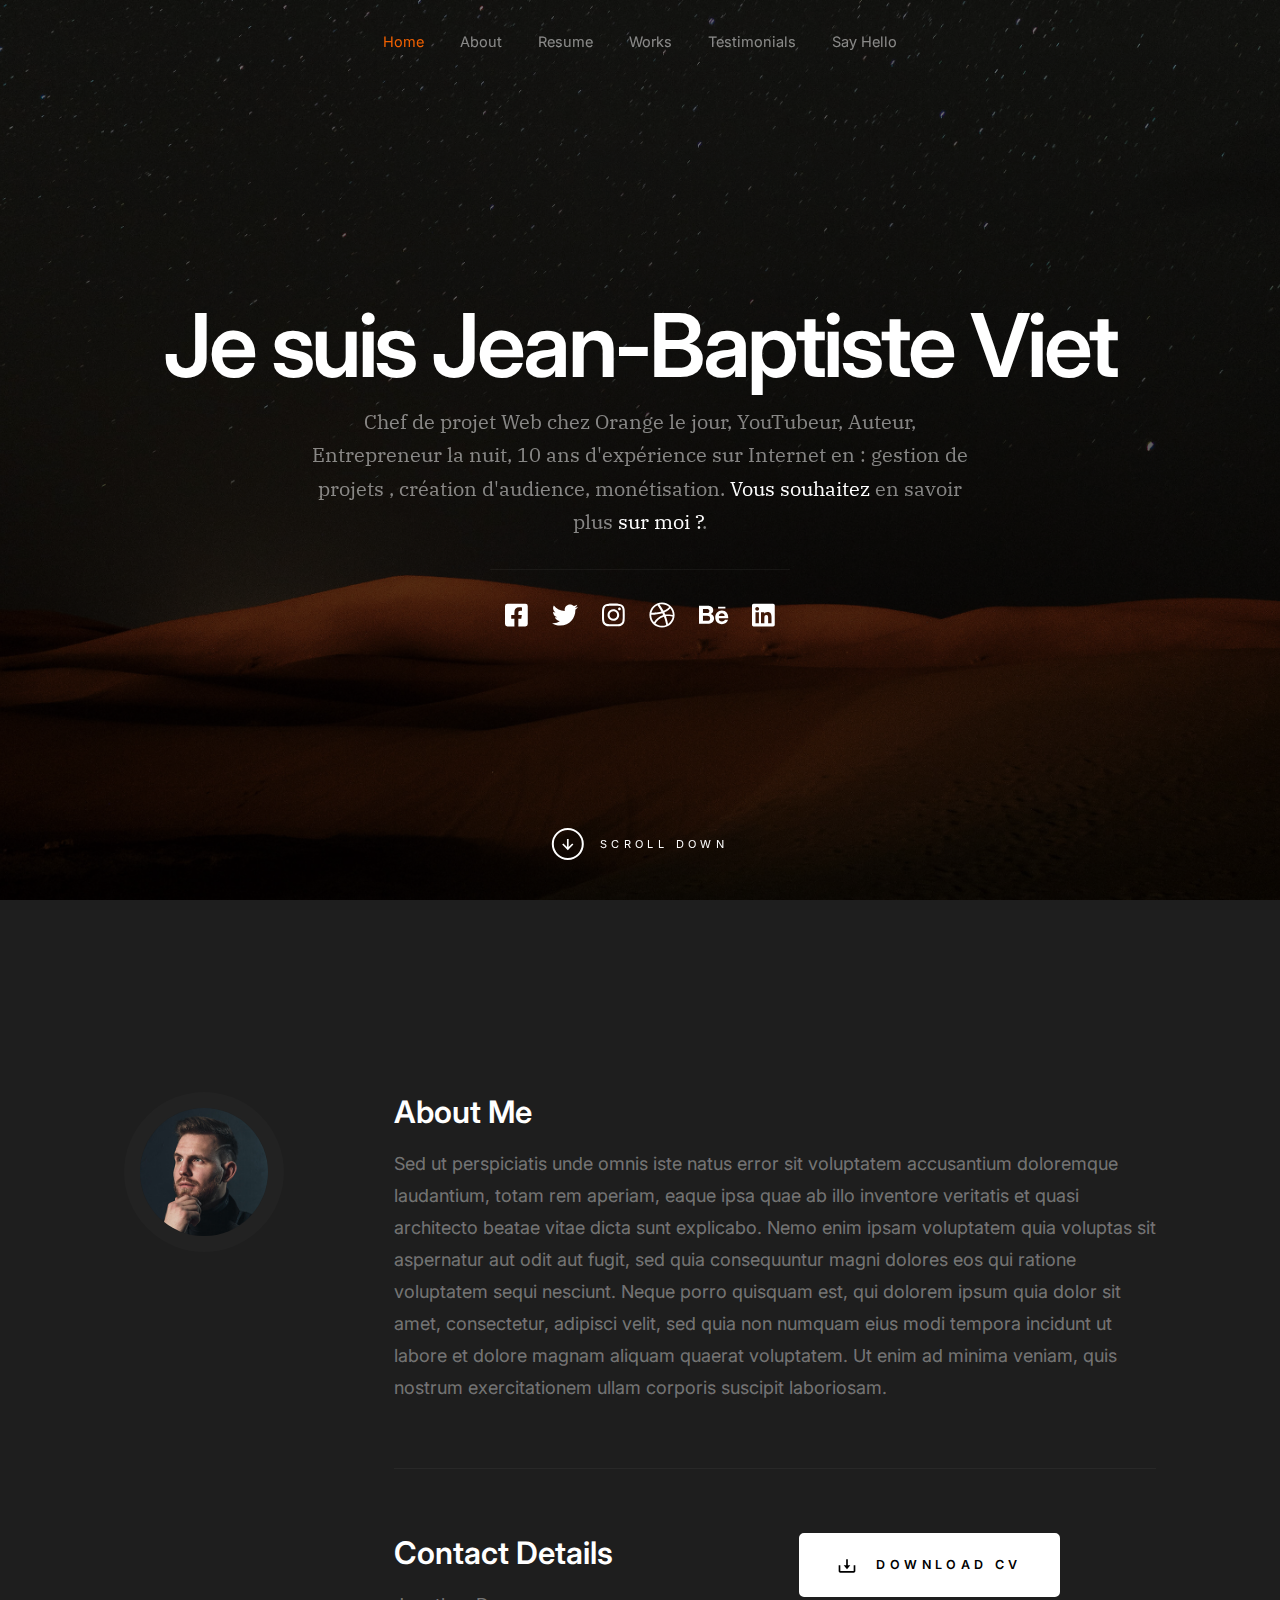
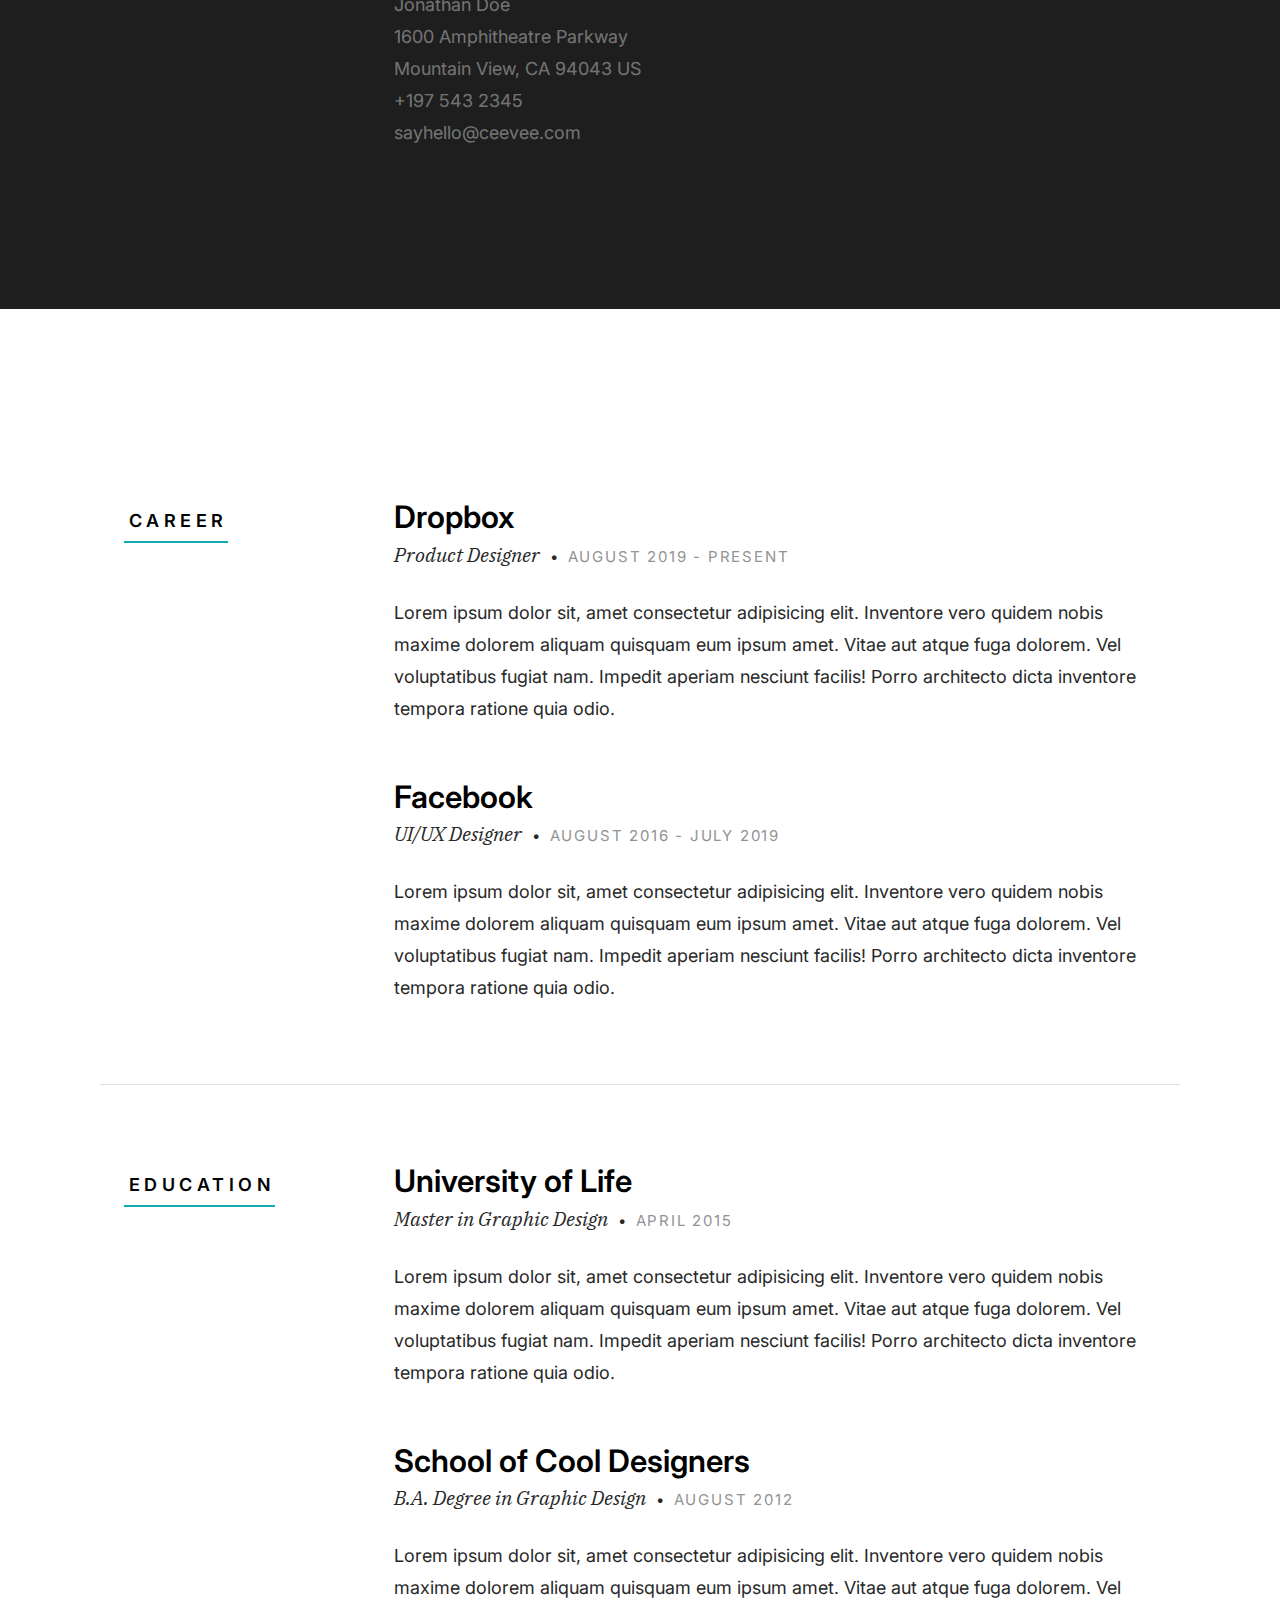
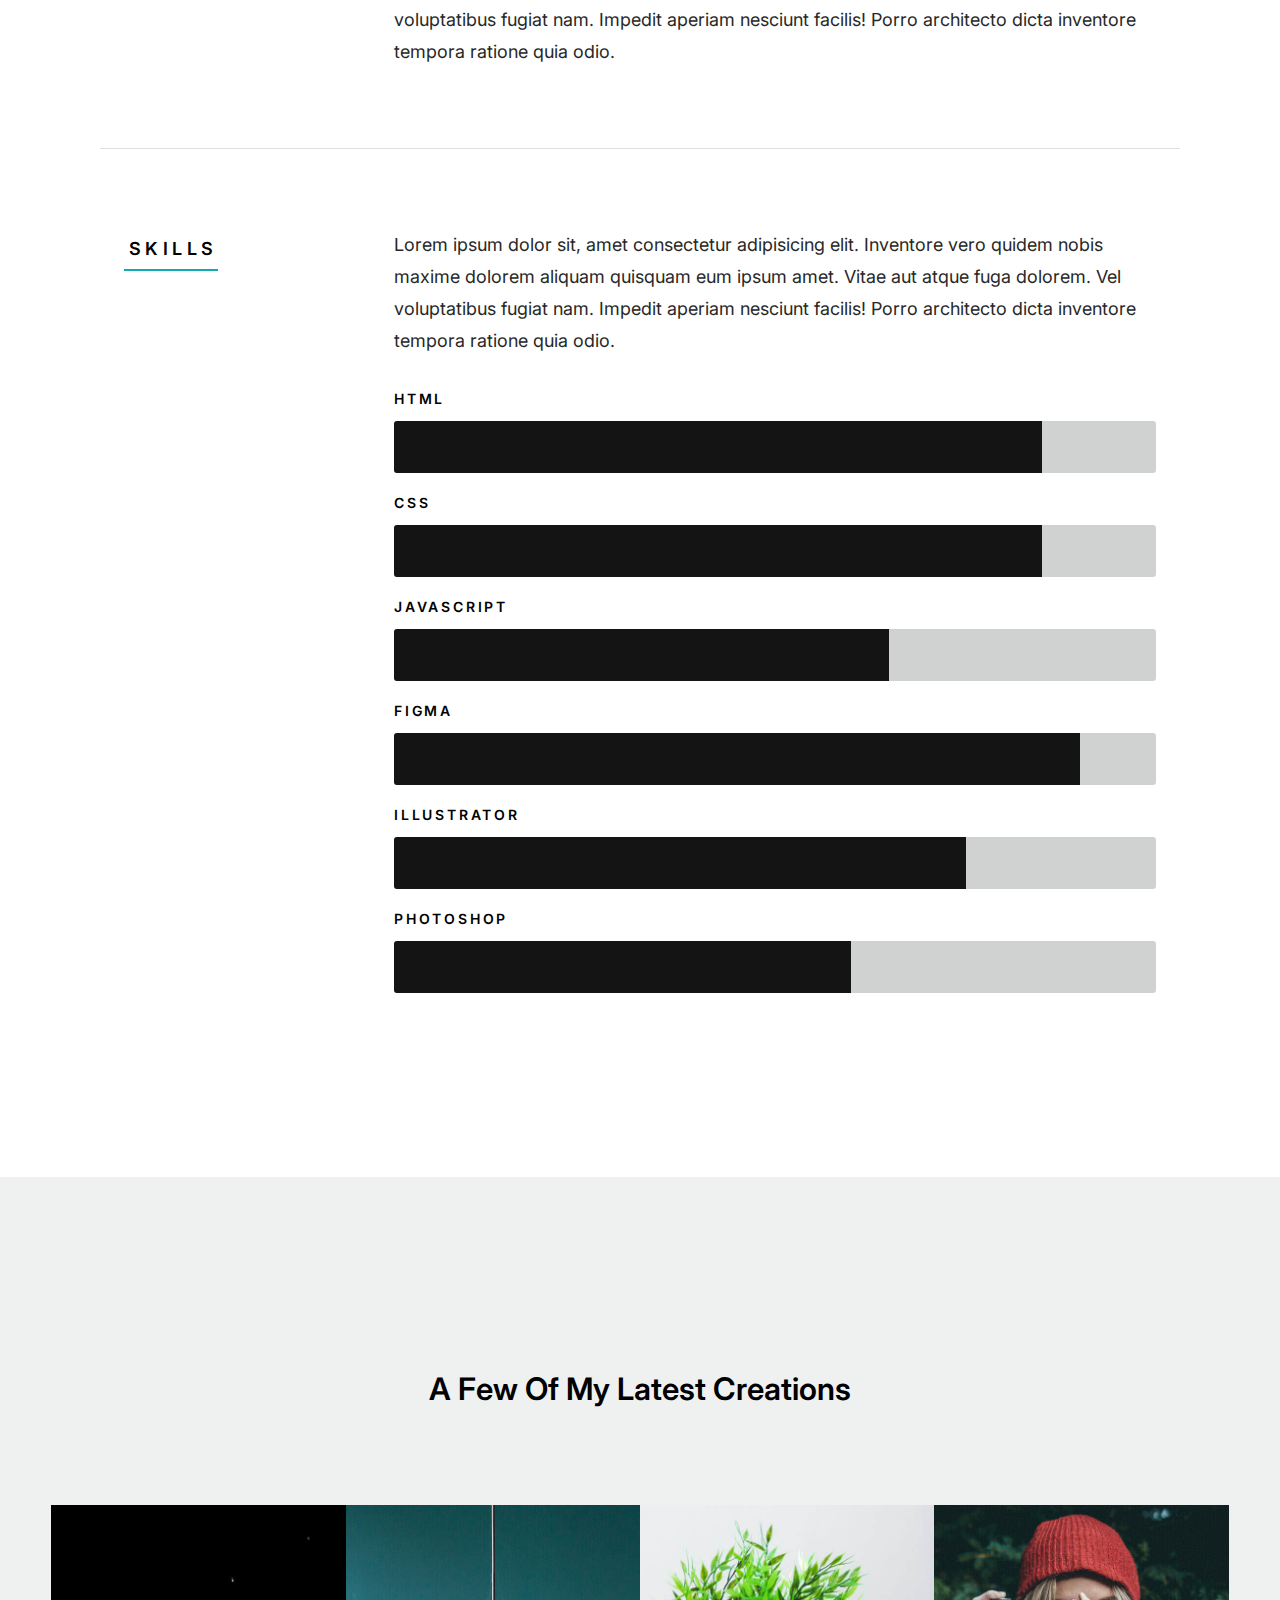
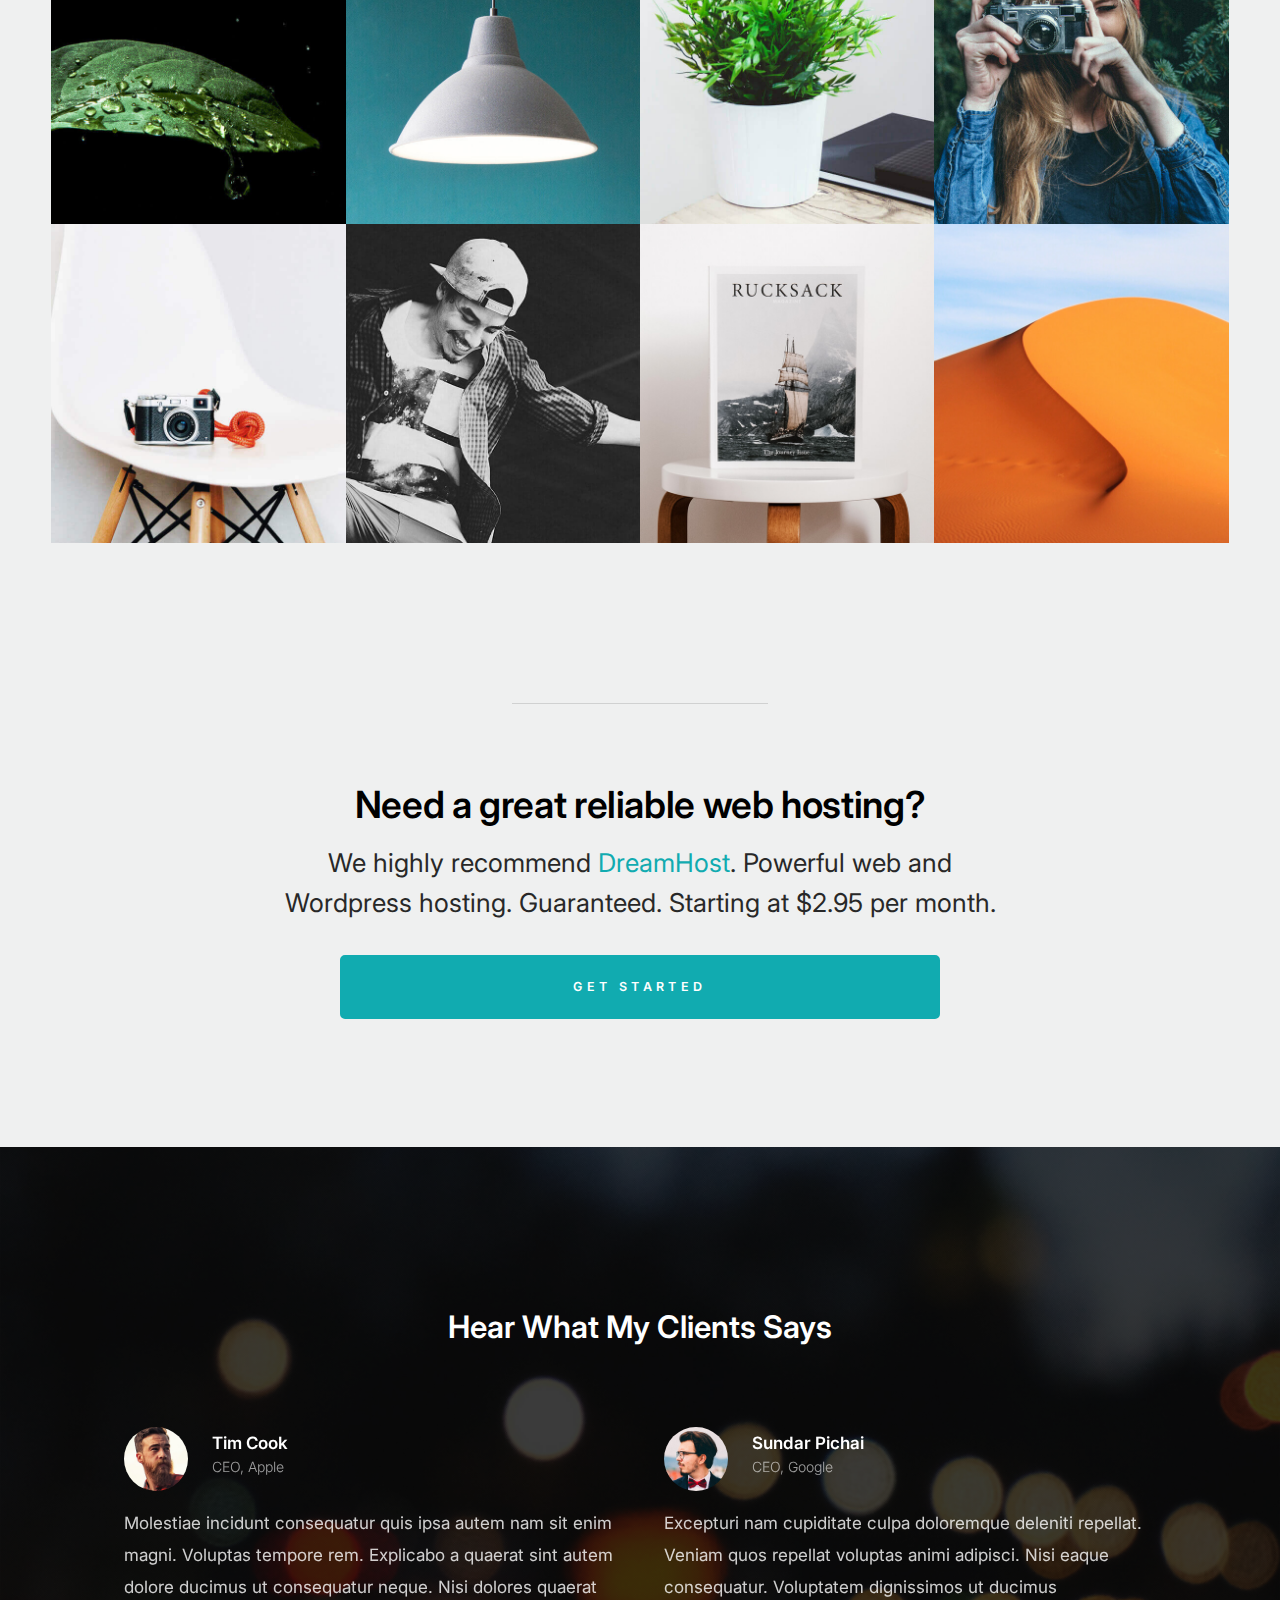
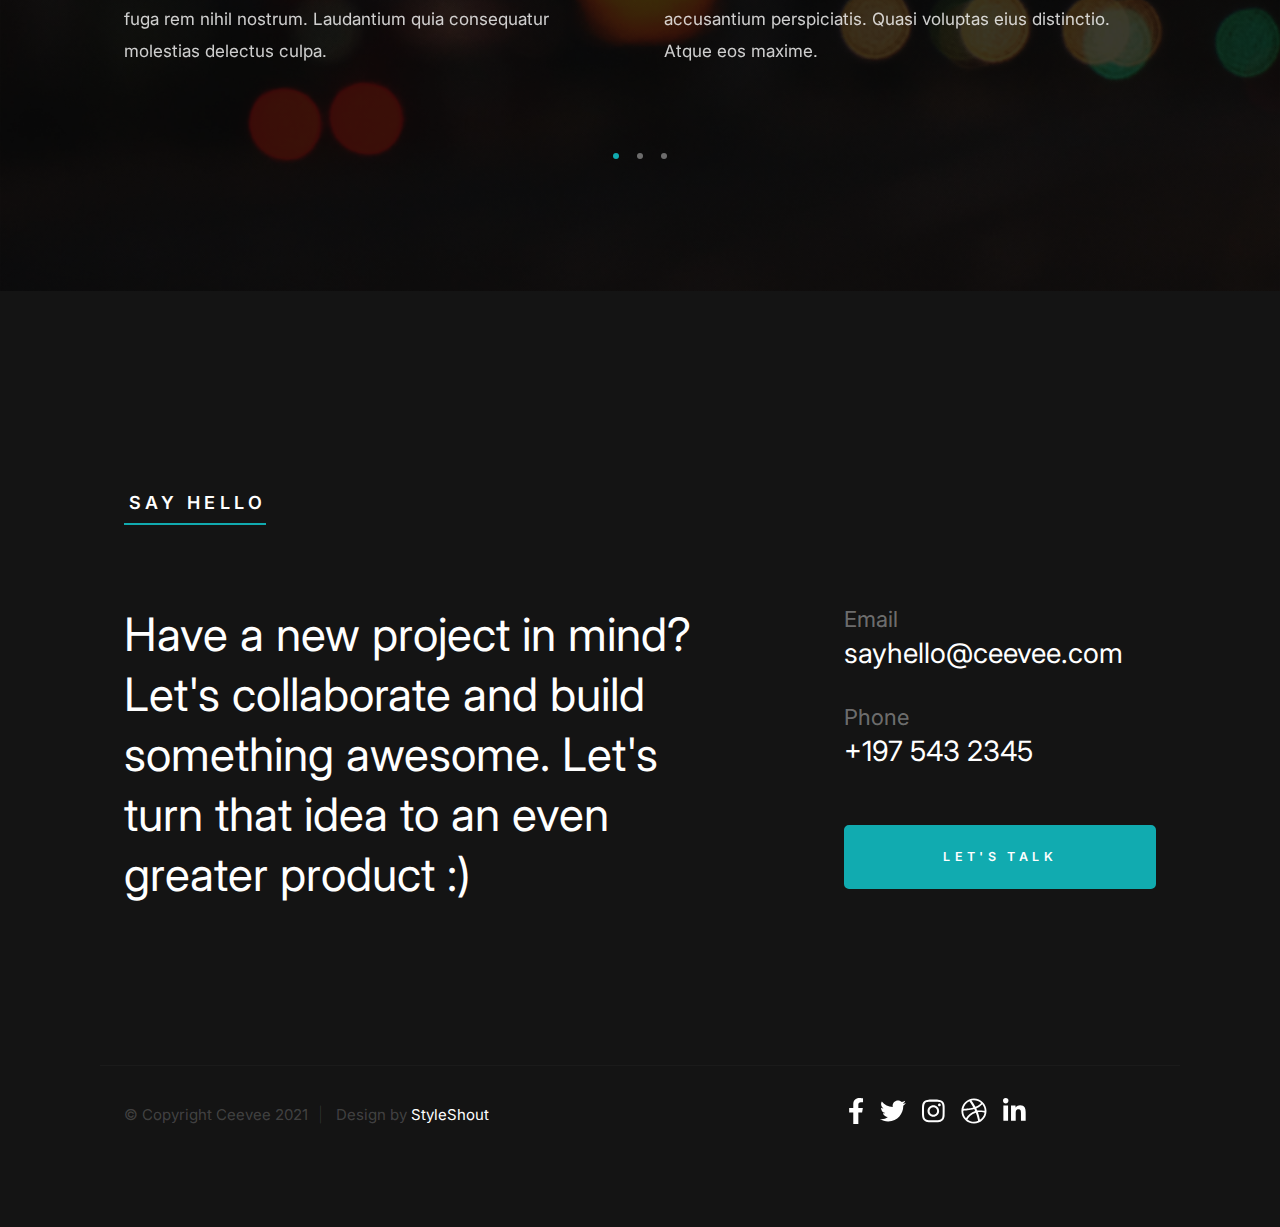
==== commit 872ae423: "update cv" ====
--- a/index.html
+++ b/index.html
@@ -74,12 +74,14 @@
 
                 <div class="s-hero__content-about">
 
-                    <h1>I'm Jonathan Doe.</h1>
+                    <h1>Je suis Jean-Baptiste Viet</h1>
 
                     <h3>
-                    I'm a Manila based <span>graphic designer</span>, <span>illustrator</span> and <span>webdesigner</span> creating awesome and
-                    effective visual identities for companies of all sizes around the globe. Let's <a class="smoothscroll" href="#about">start scrolling</a>
-                    and learn more <a class="smoothscroll" href="#about">about me</a>.
+                Chef de projet Web chez Orange le jour,
+YouTubeur, Auteur, Entrepreneur la nuit,
+10 ans d'expérience sur Internet en :
+gestion de projets , création d'audience, monétisation. <a class="smoothscroll" href="#about">Vous souhaitez</a>
+                    en savoir plus <a class="smoothscroll" href="#about">sur moi ?</a>.
                     </h3>
 
                     <div class="s-hero__content-social">
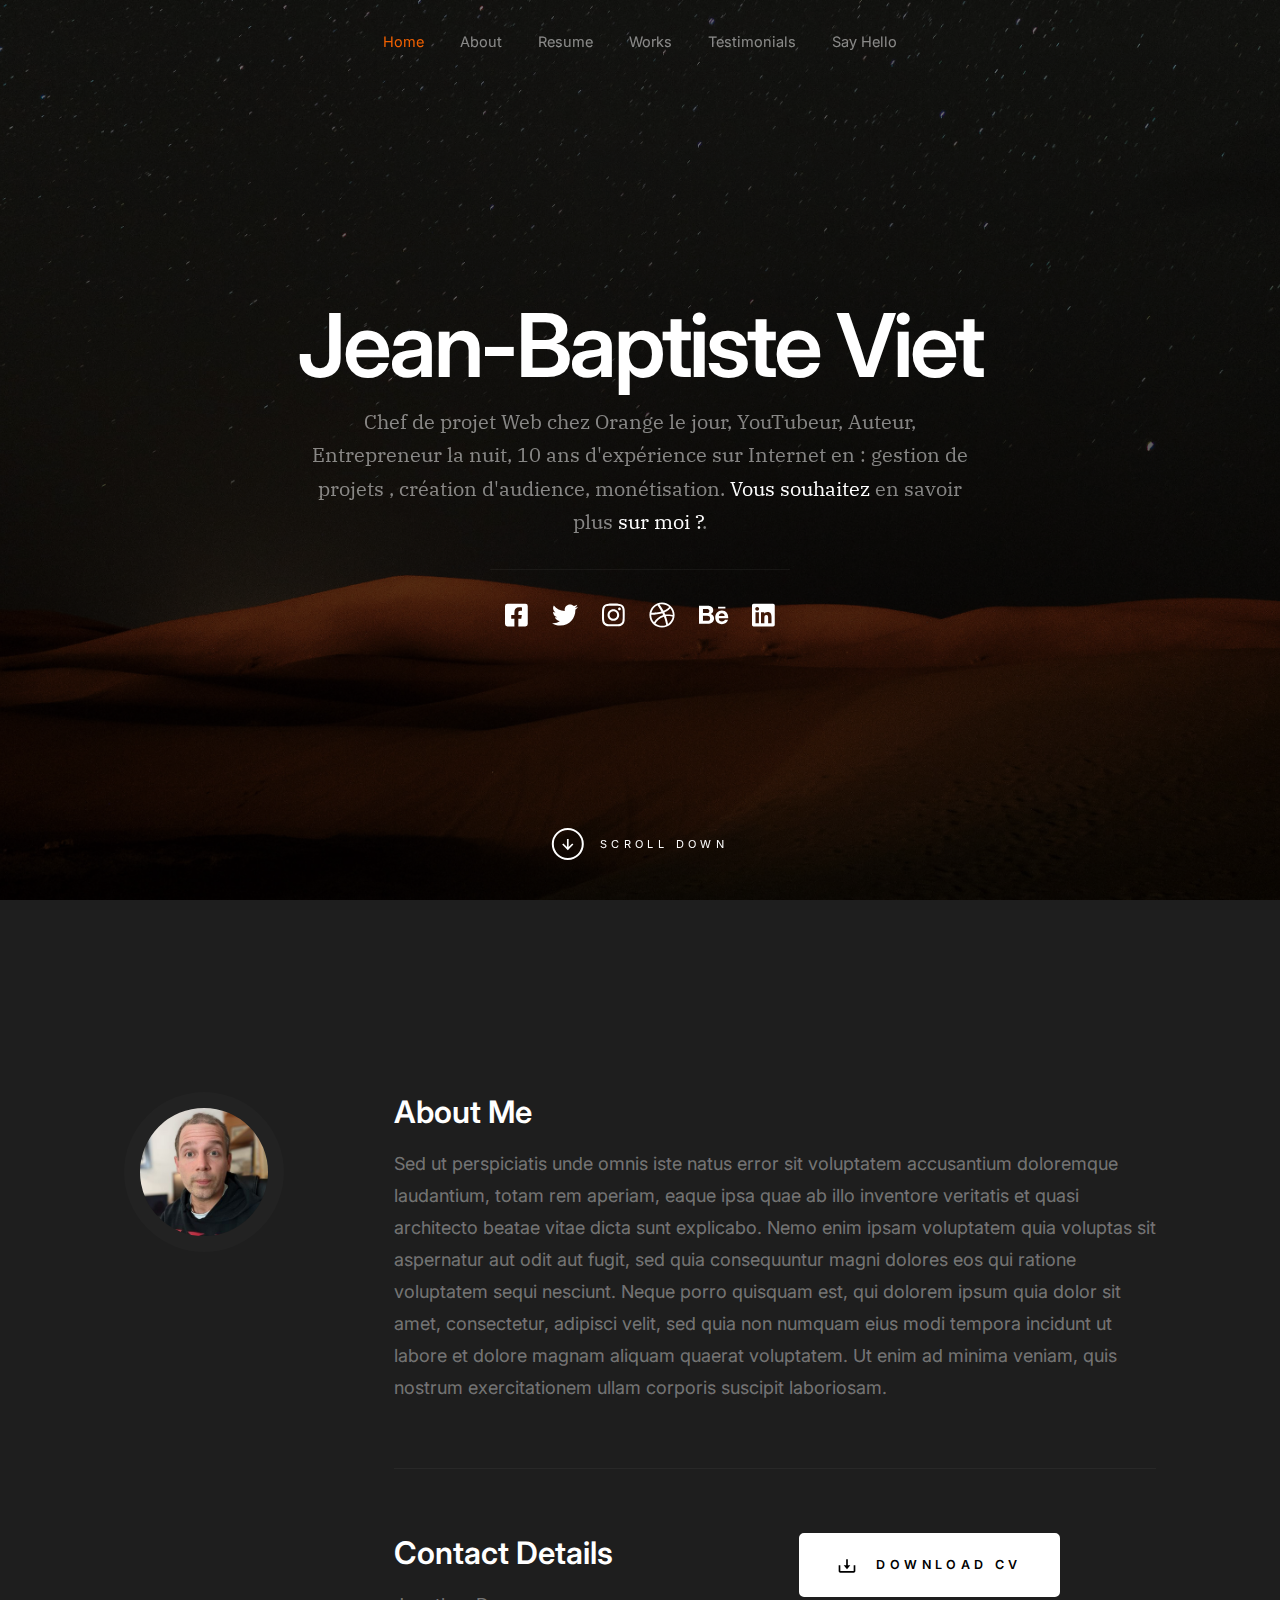
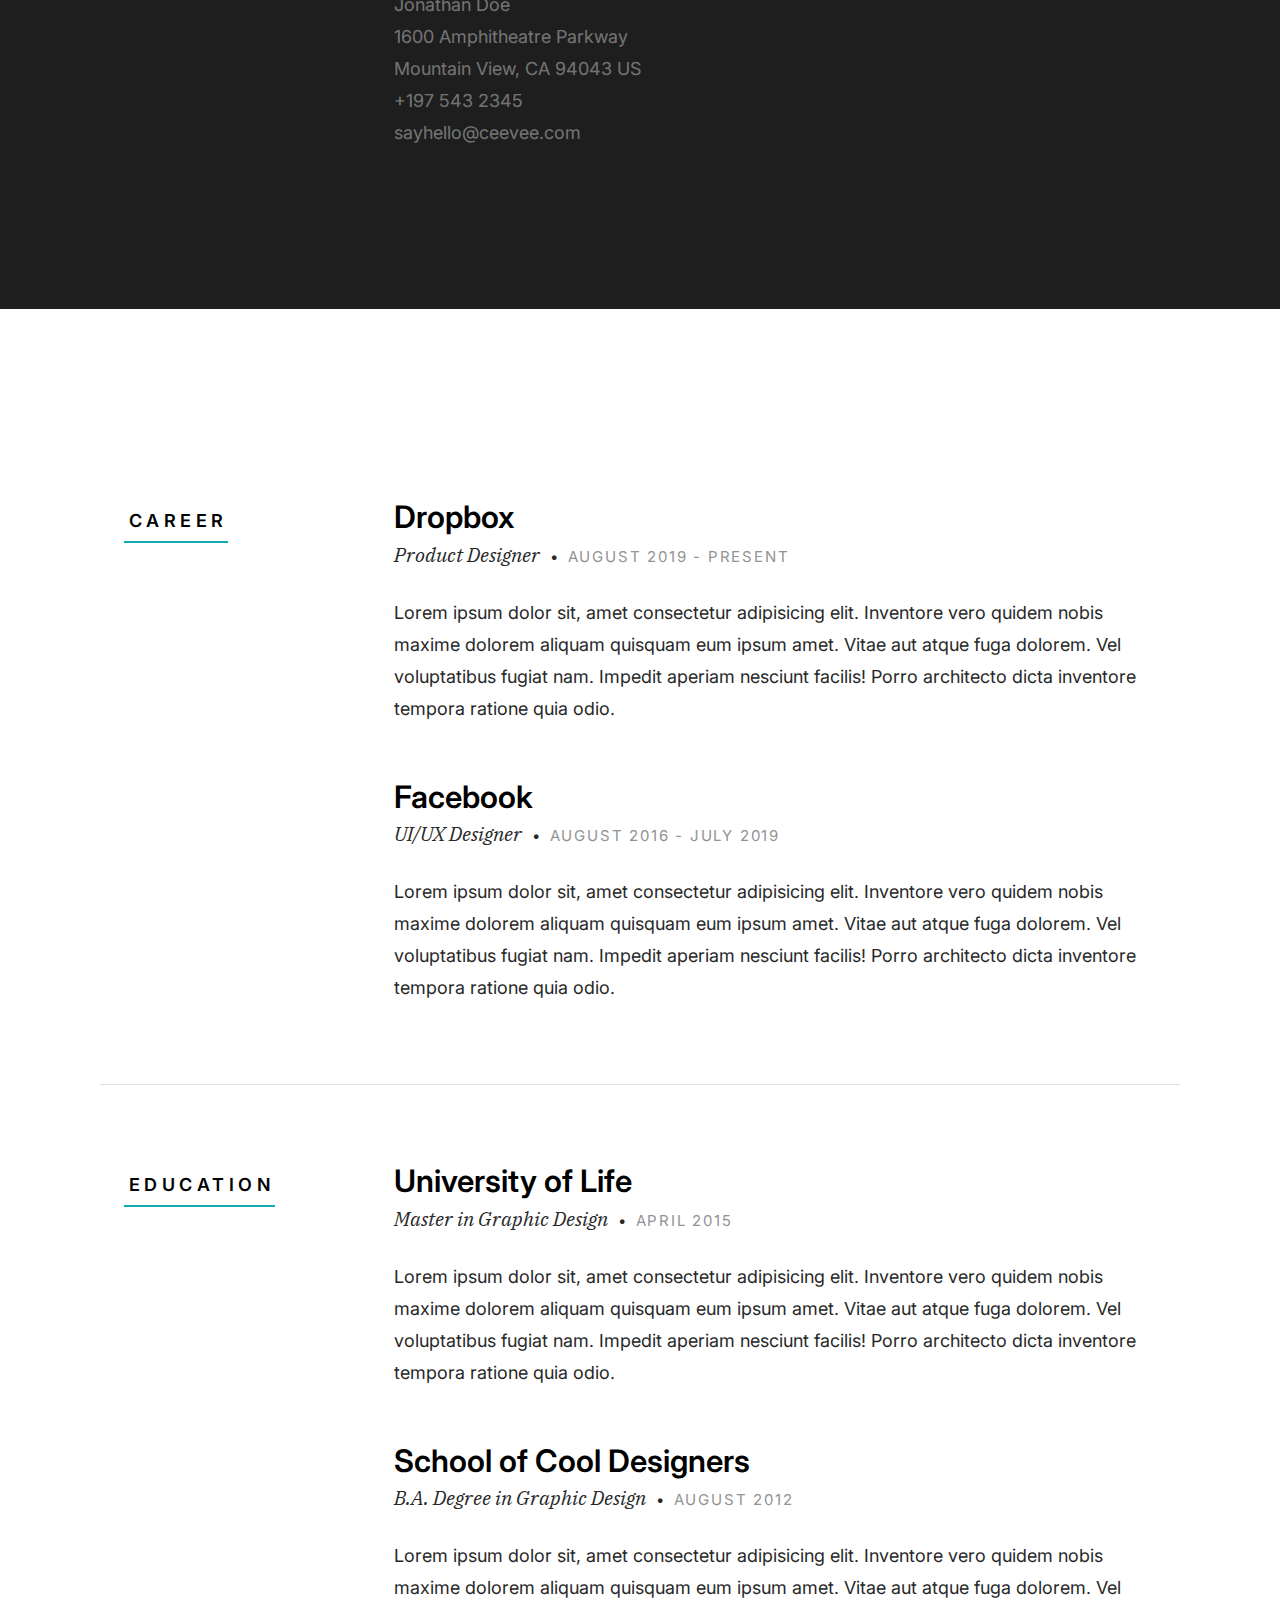
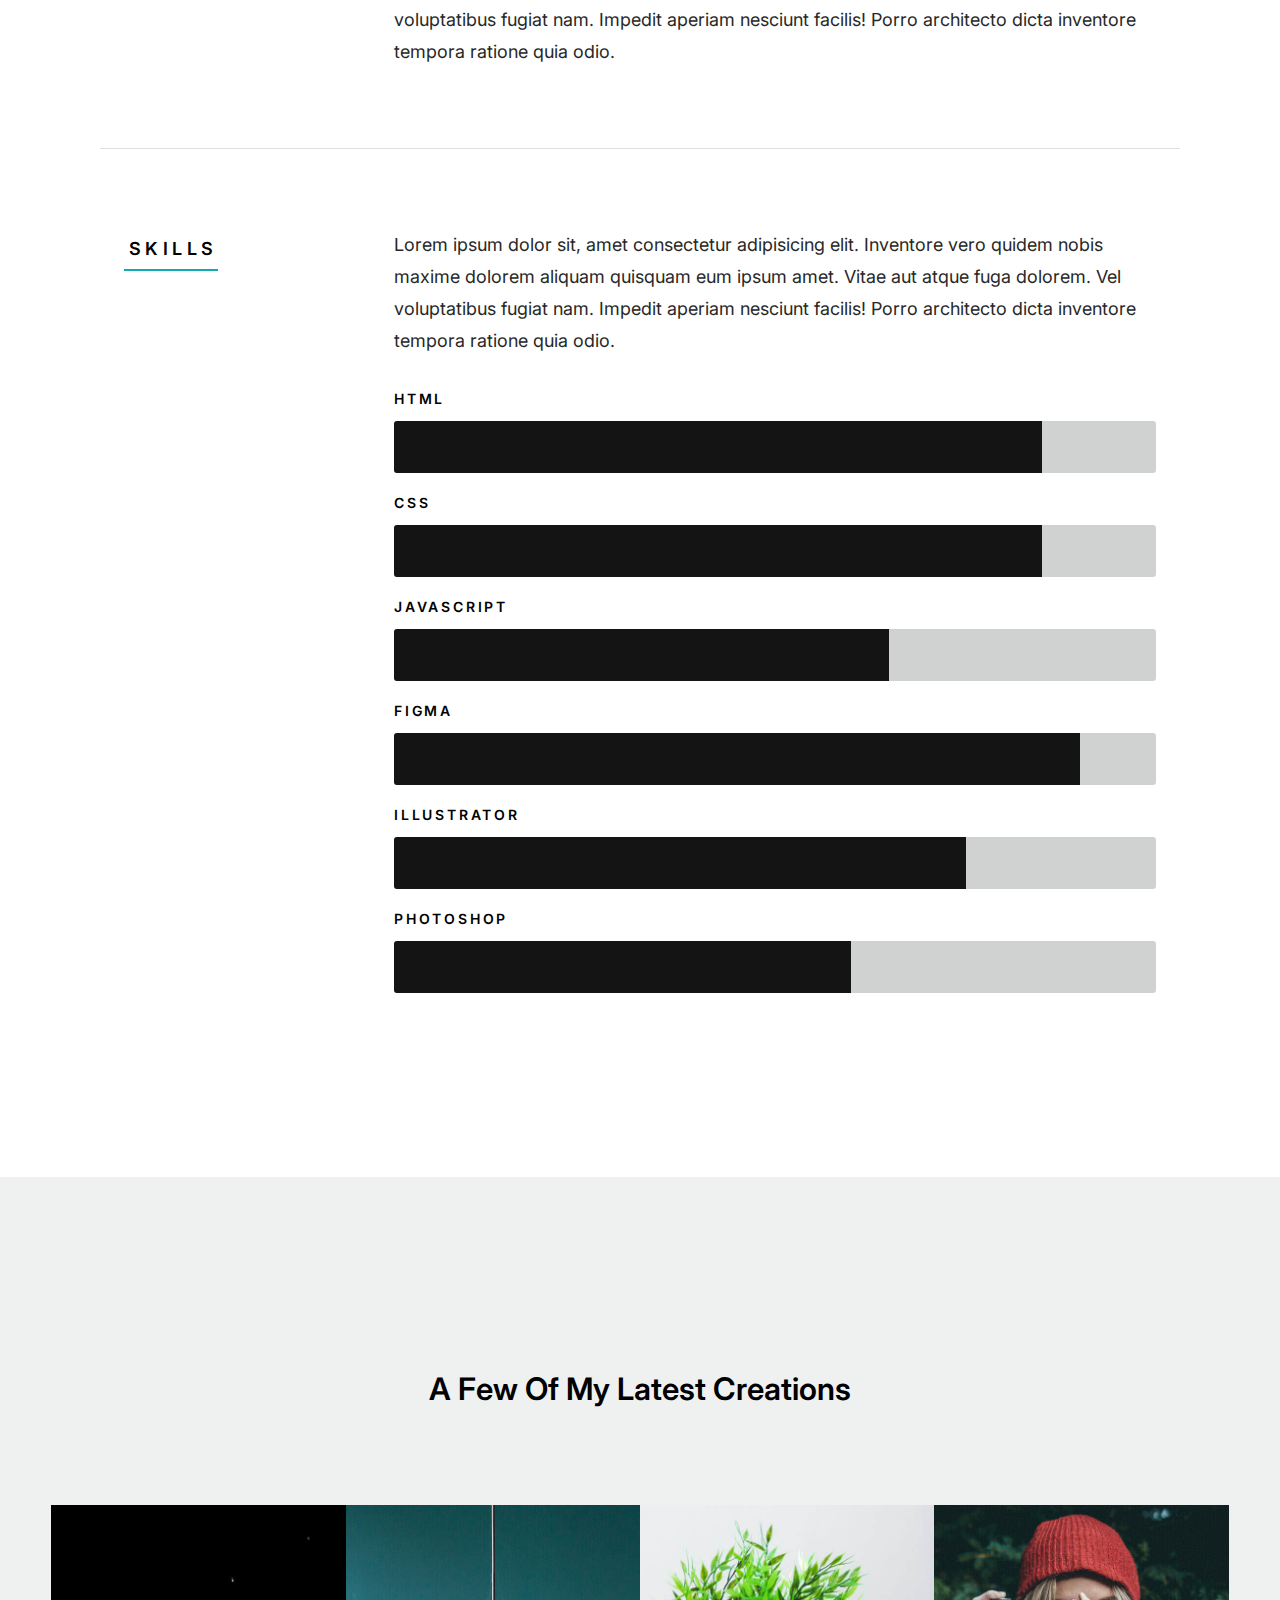
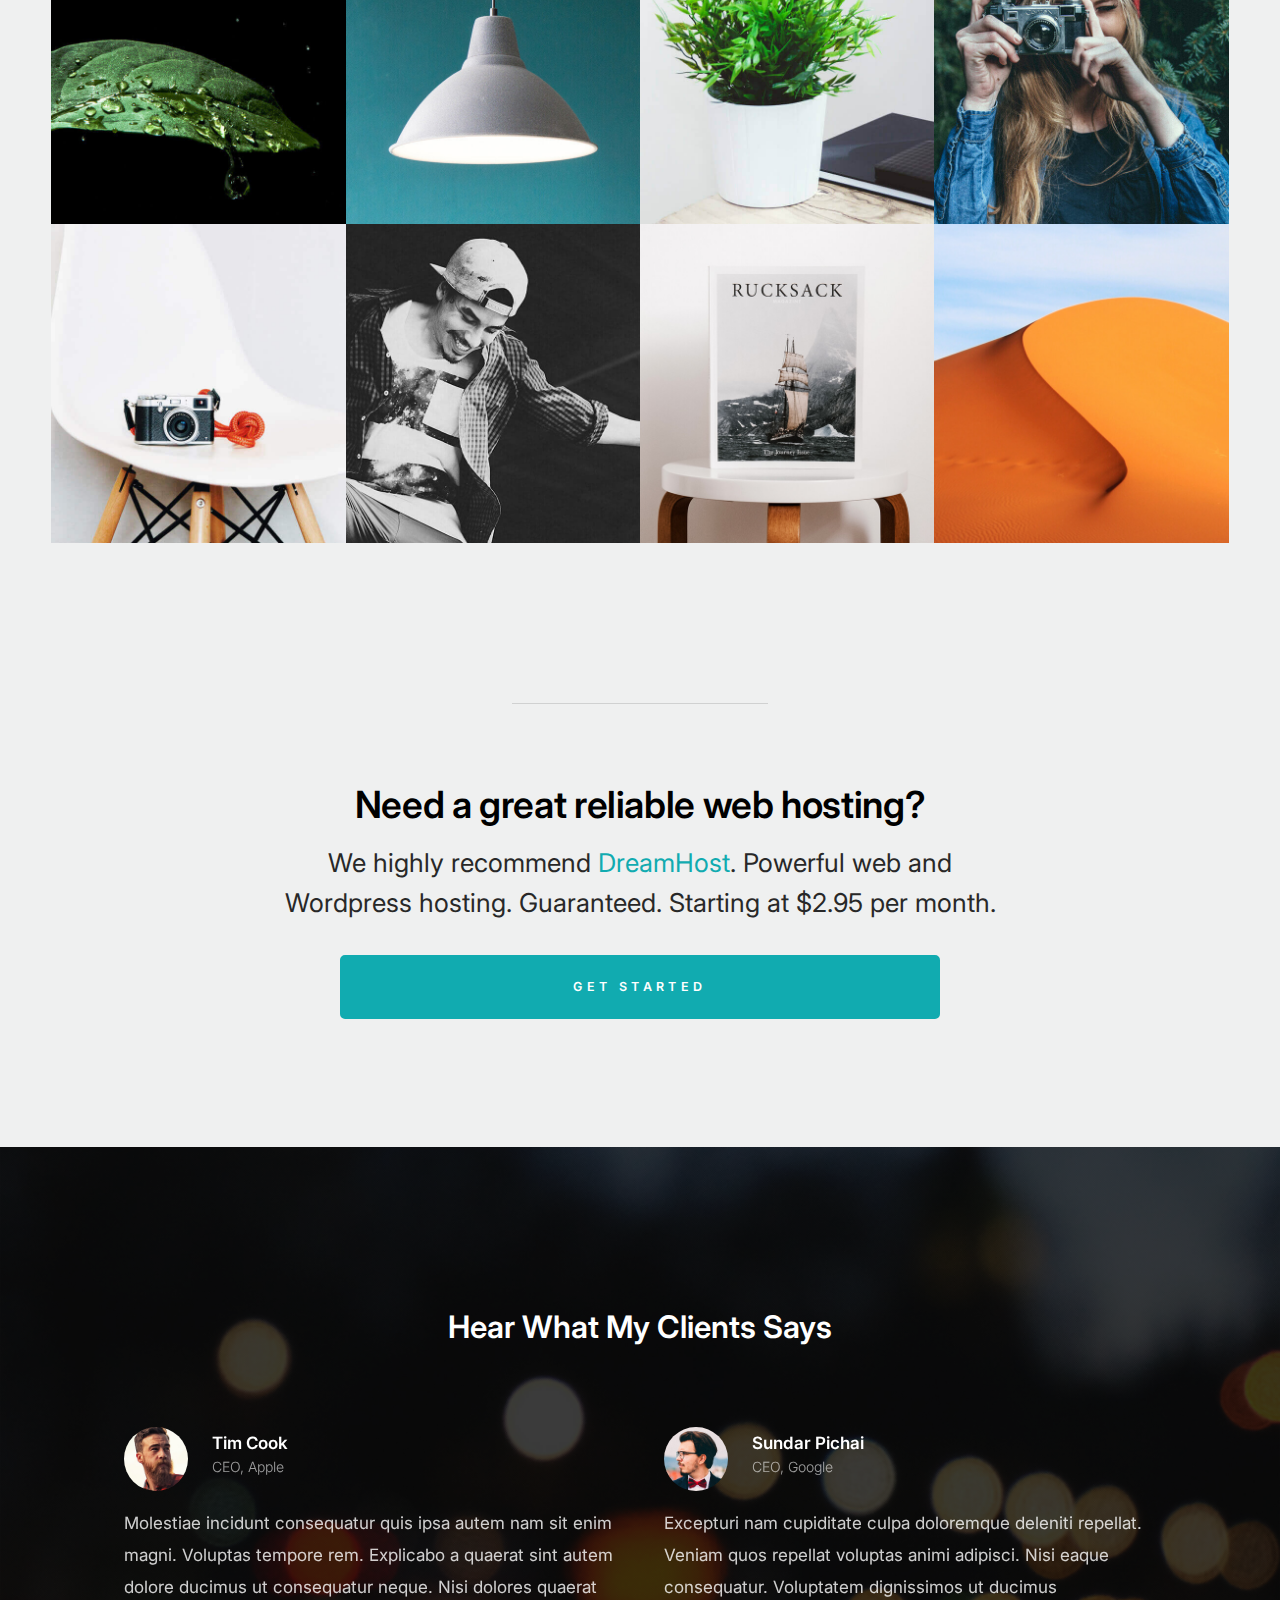
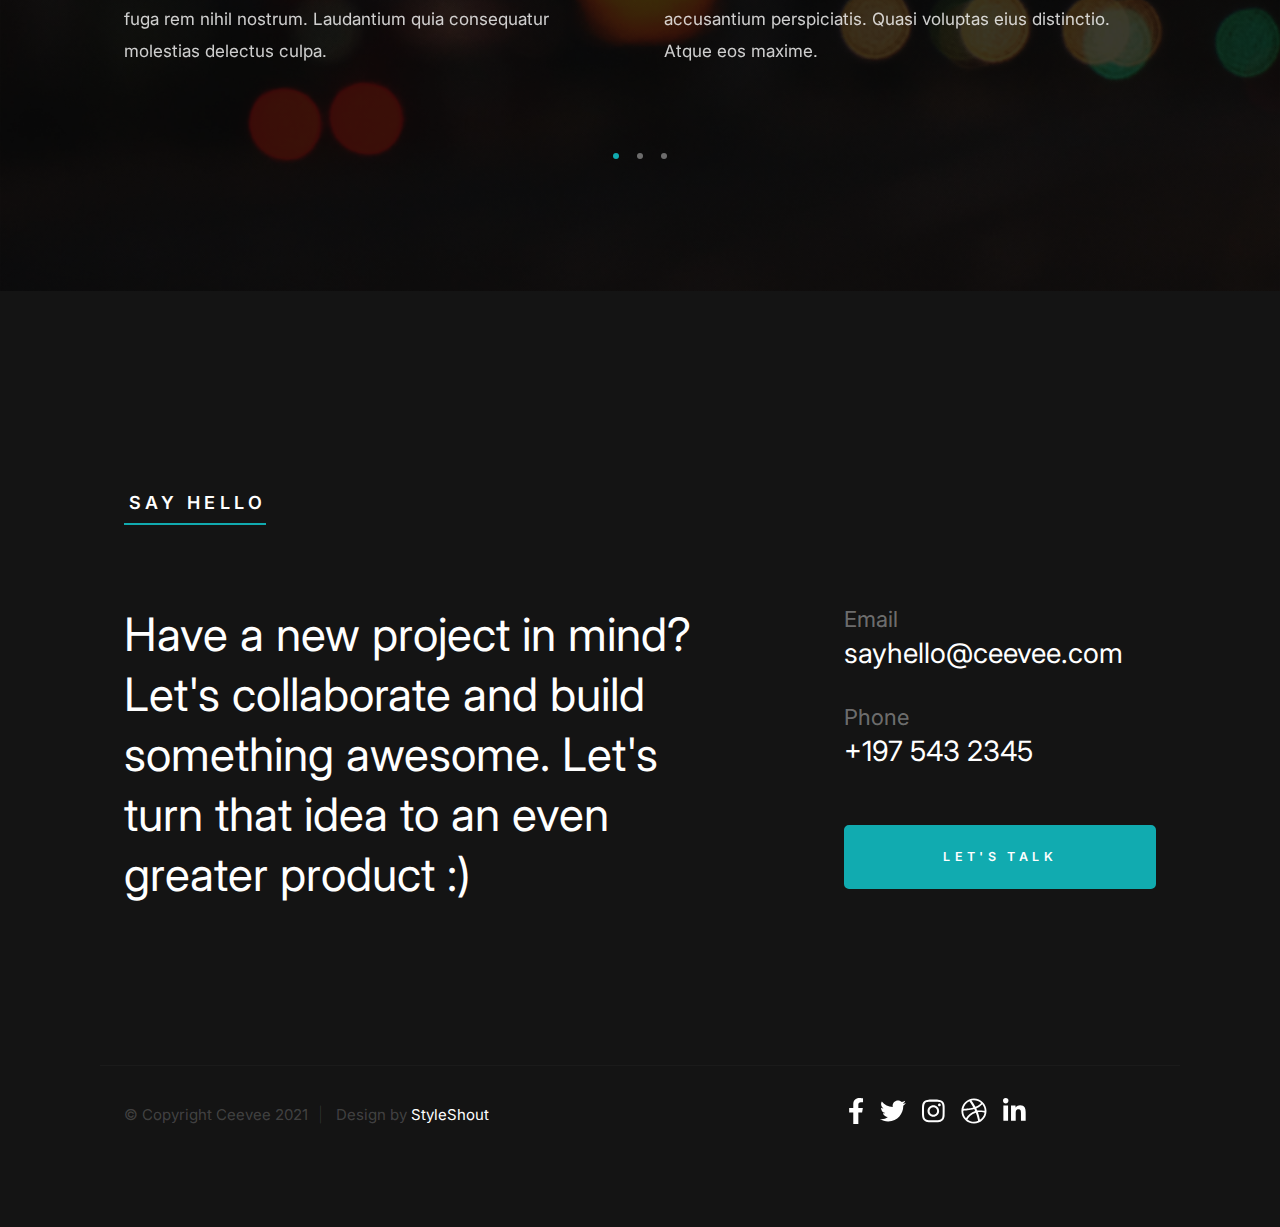
==== commit ffdaadf2: "update" ====
--- a/index.html
+++ b/index.html
@@ -74,7 +74,7 @@
 
                 <div class="s-hero__content-about">
 
-                    <h1>Je suis Jean-Baptiste Viet</h1>
+                    <h1>Jean-Baptiste Viet</h1>
 
                     <h3>
                 Chef de projet Web chez Orange le jour,
@@ -116,7 +116,7 @@
 
         <div class="row">
             <div class="column large-3 tab-12">
-                <img class="s-about__pic" src="images/avatars/user-06.jpg" alt="">
+                <img class="s-about__pic" src="images/avatars/jeanviet.jpg" alt="">
             </div>
             <div class="column large-9 tab-12 s-about__content">
                 <h3>About Me</h3>
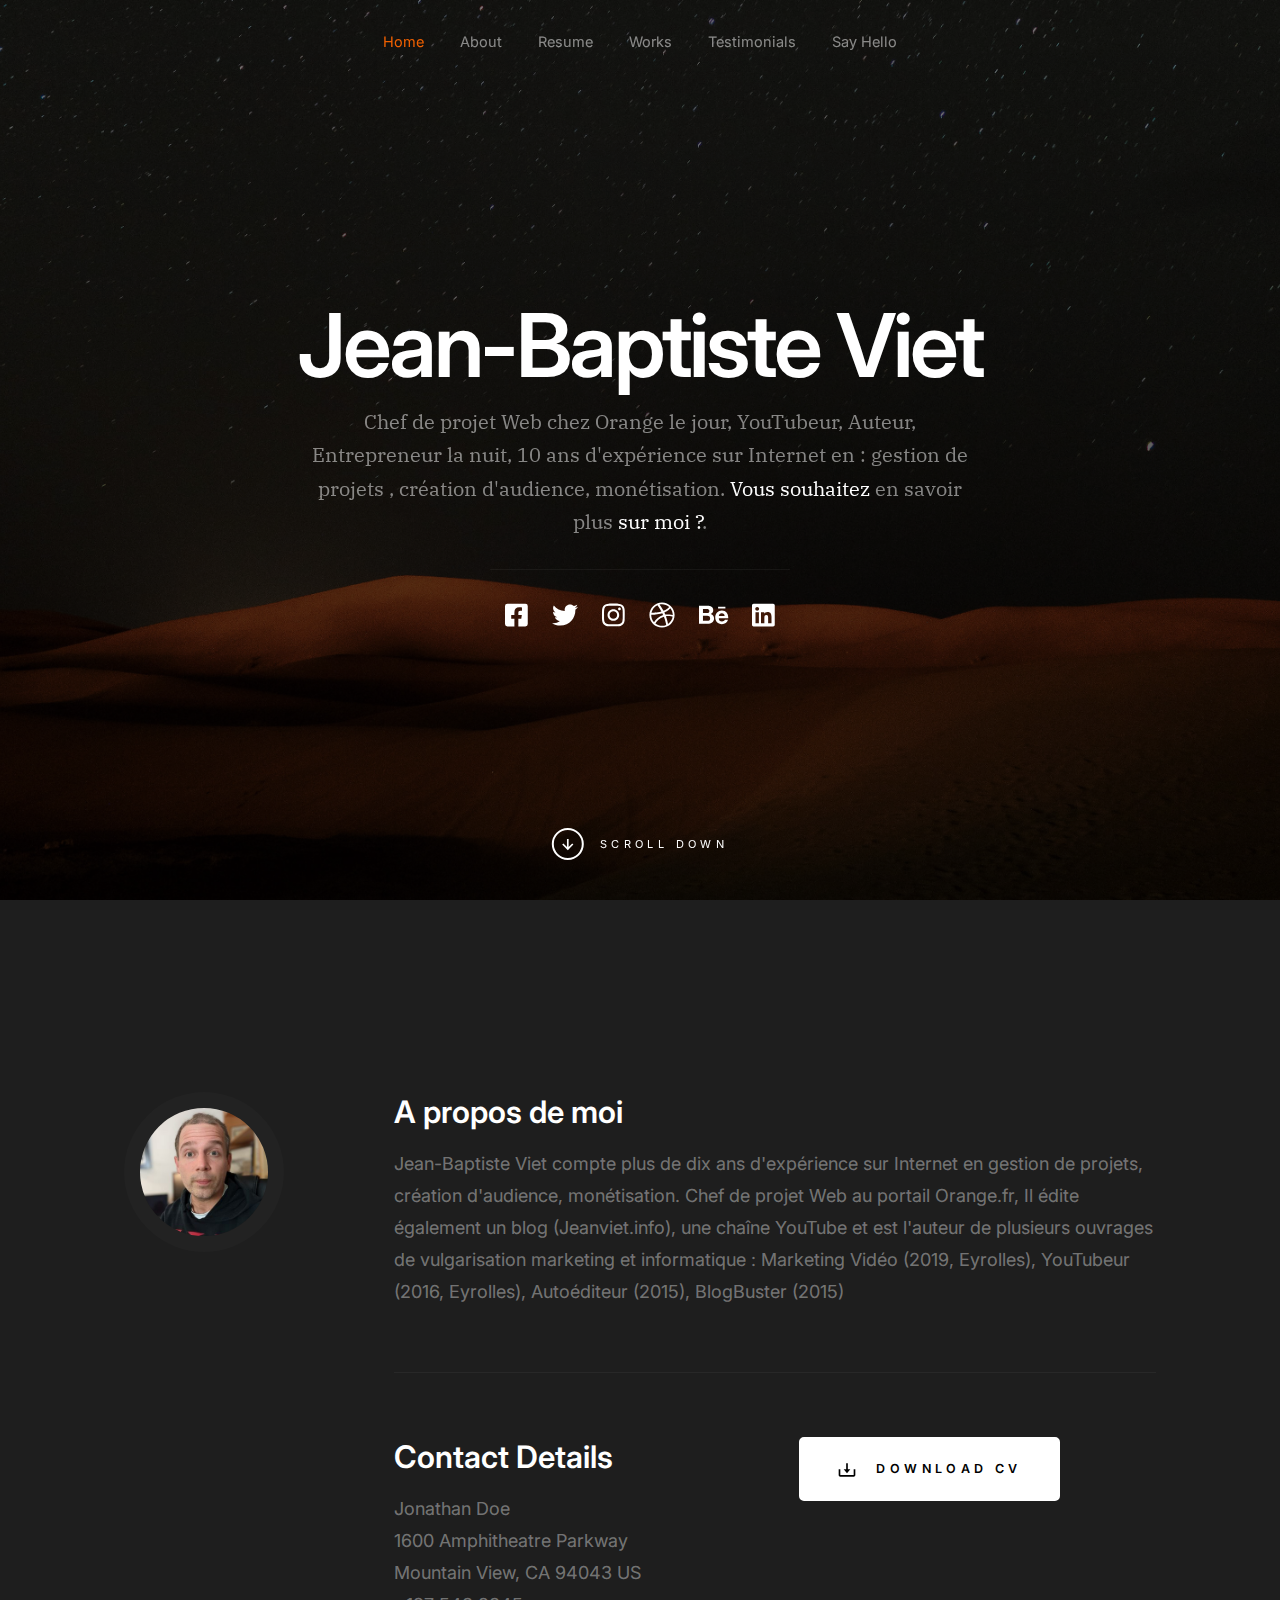
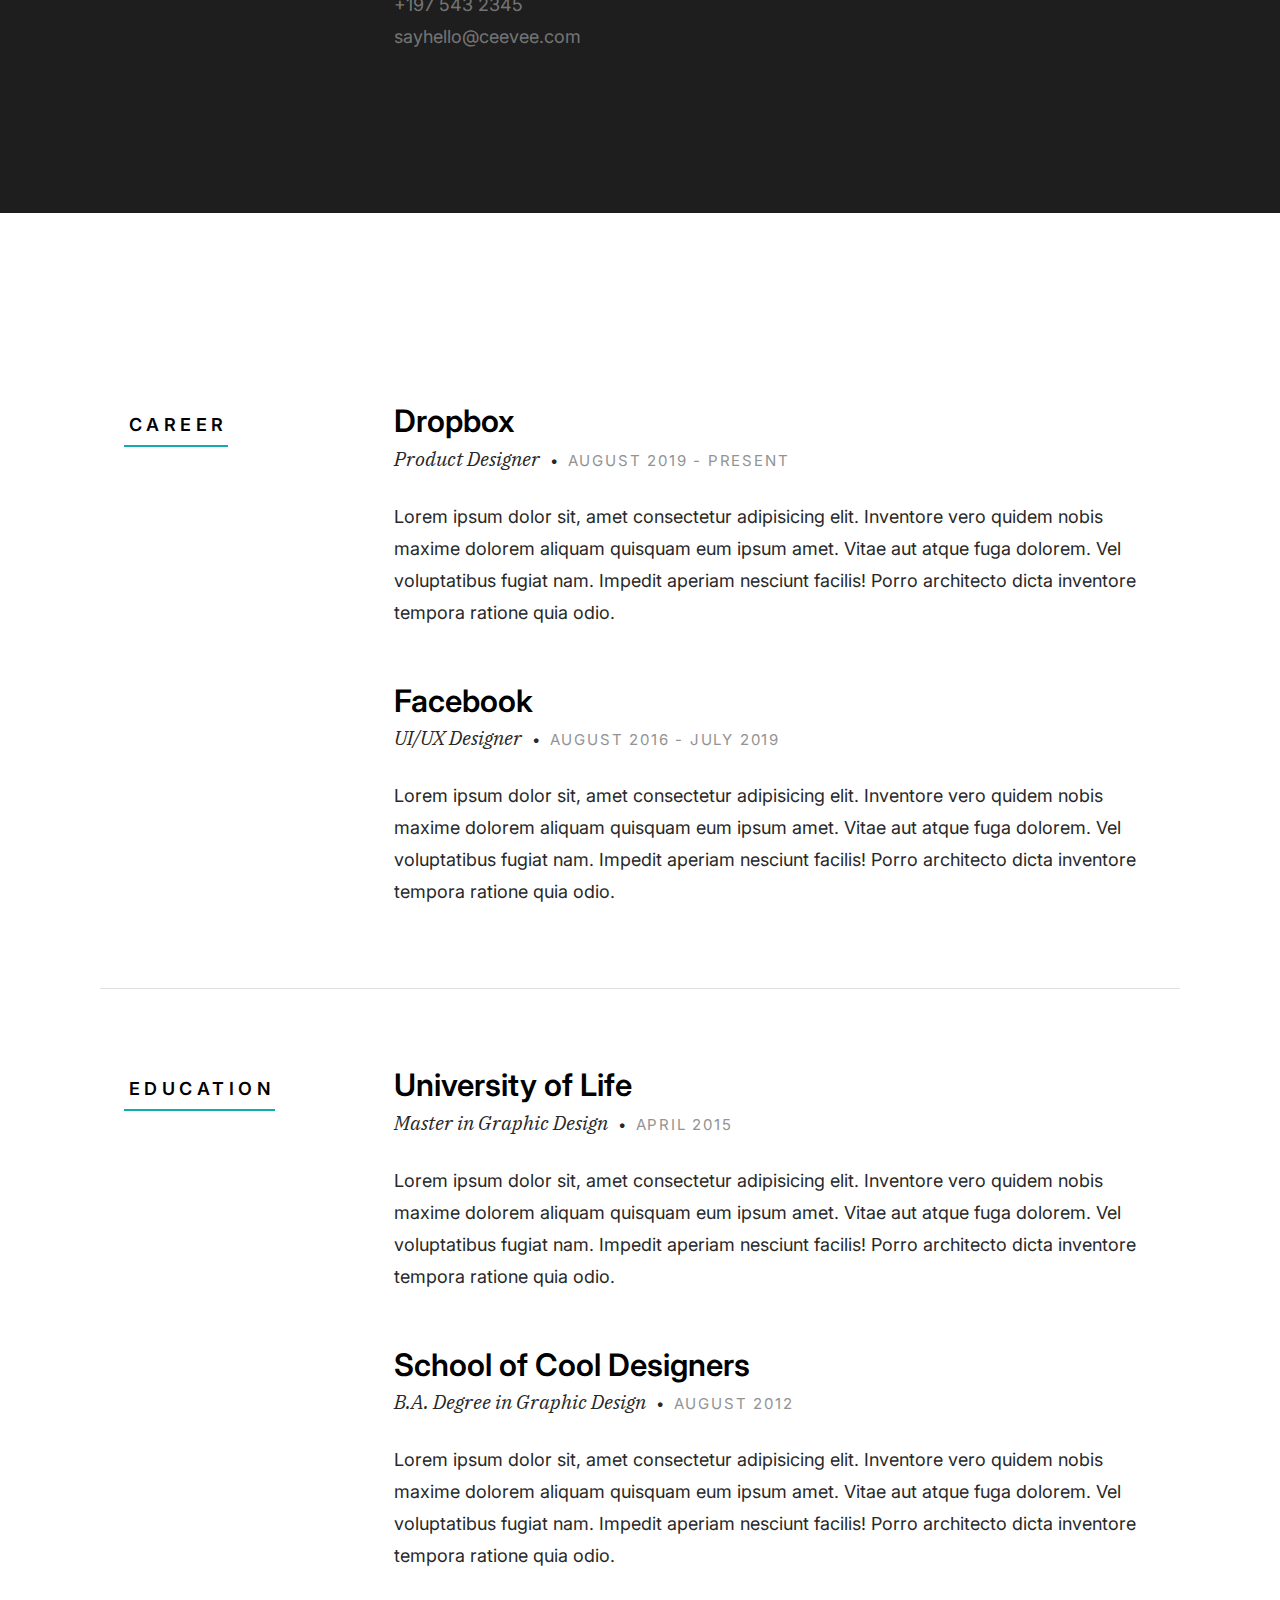
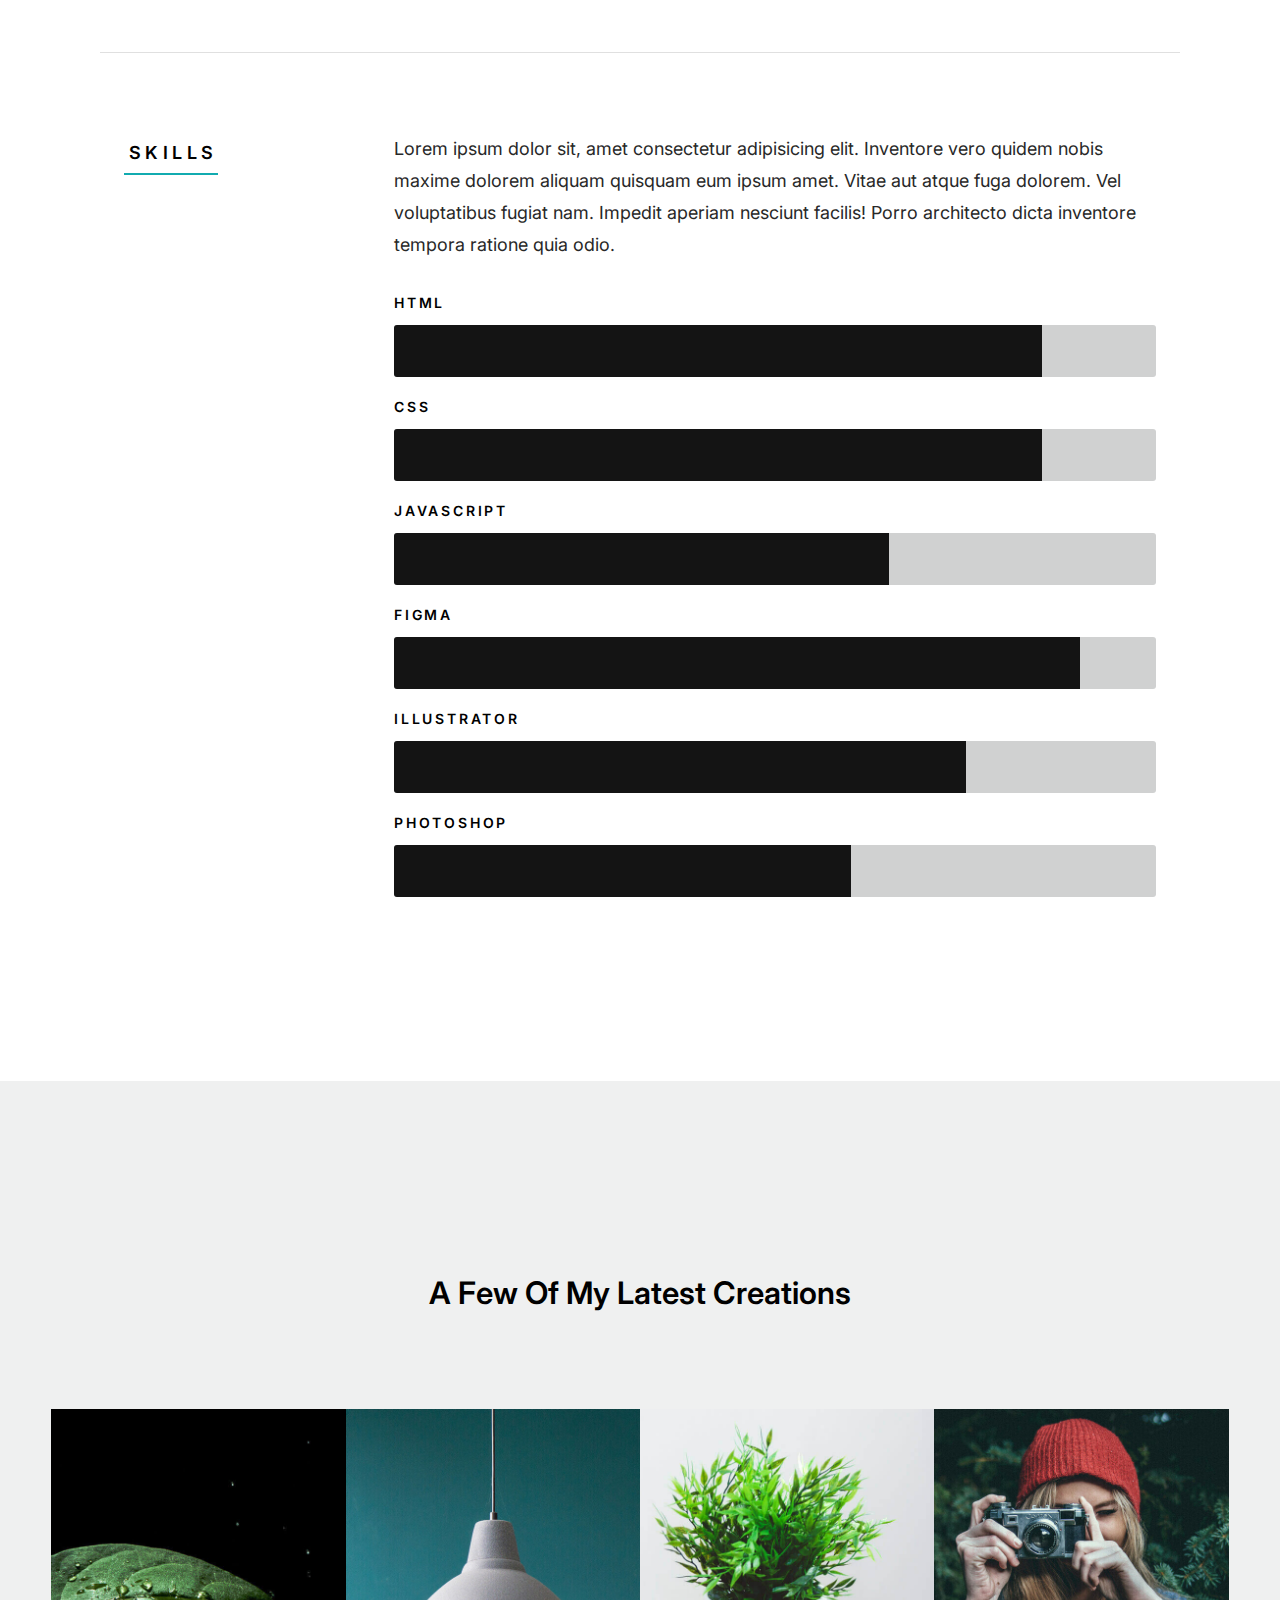
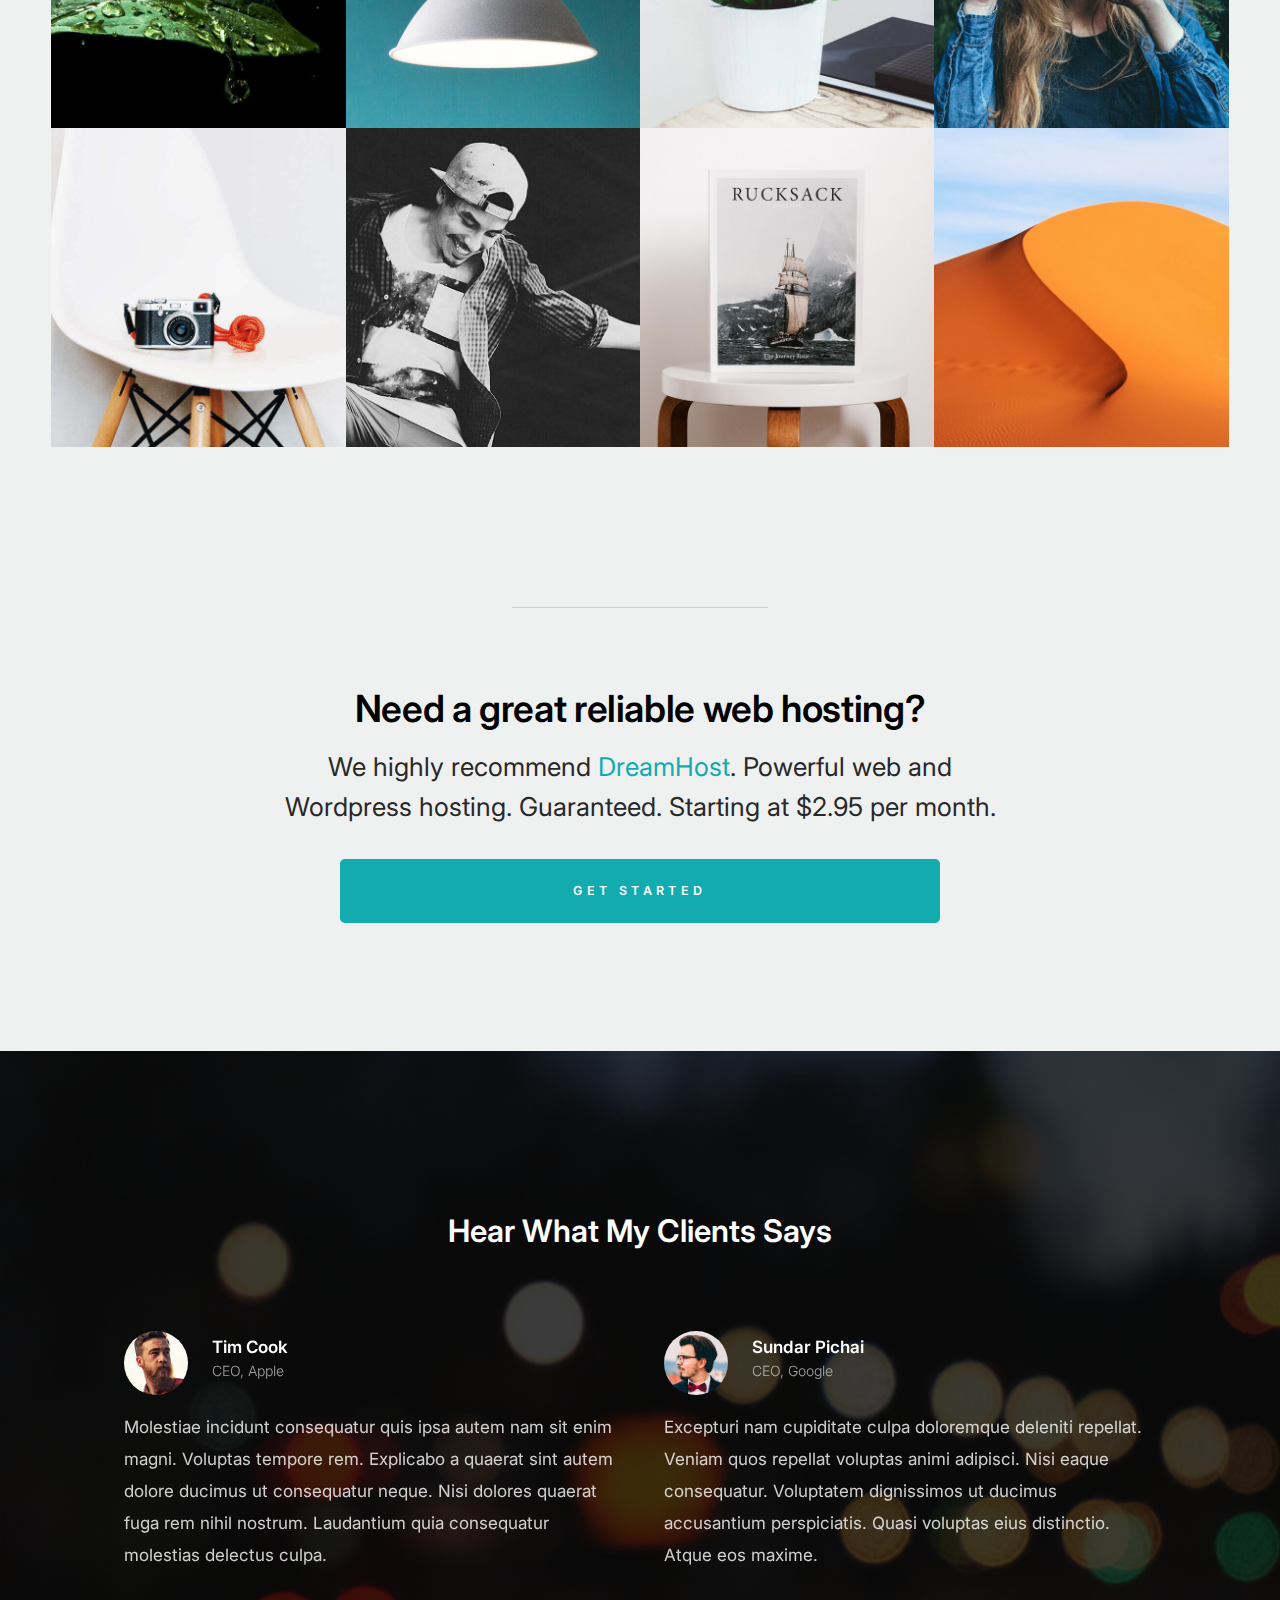
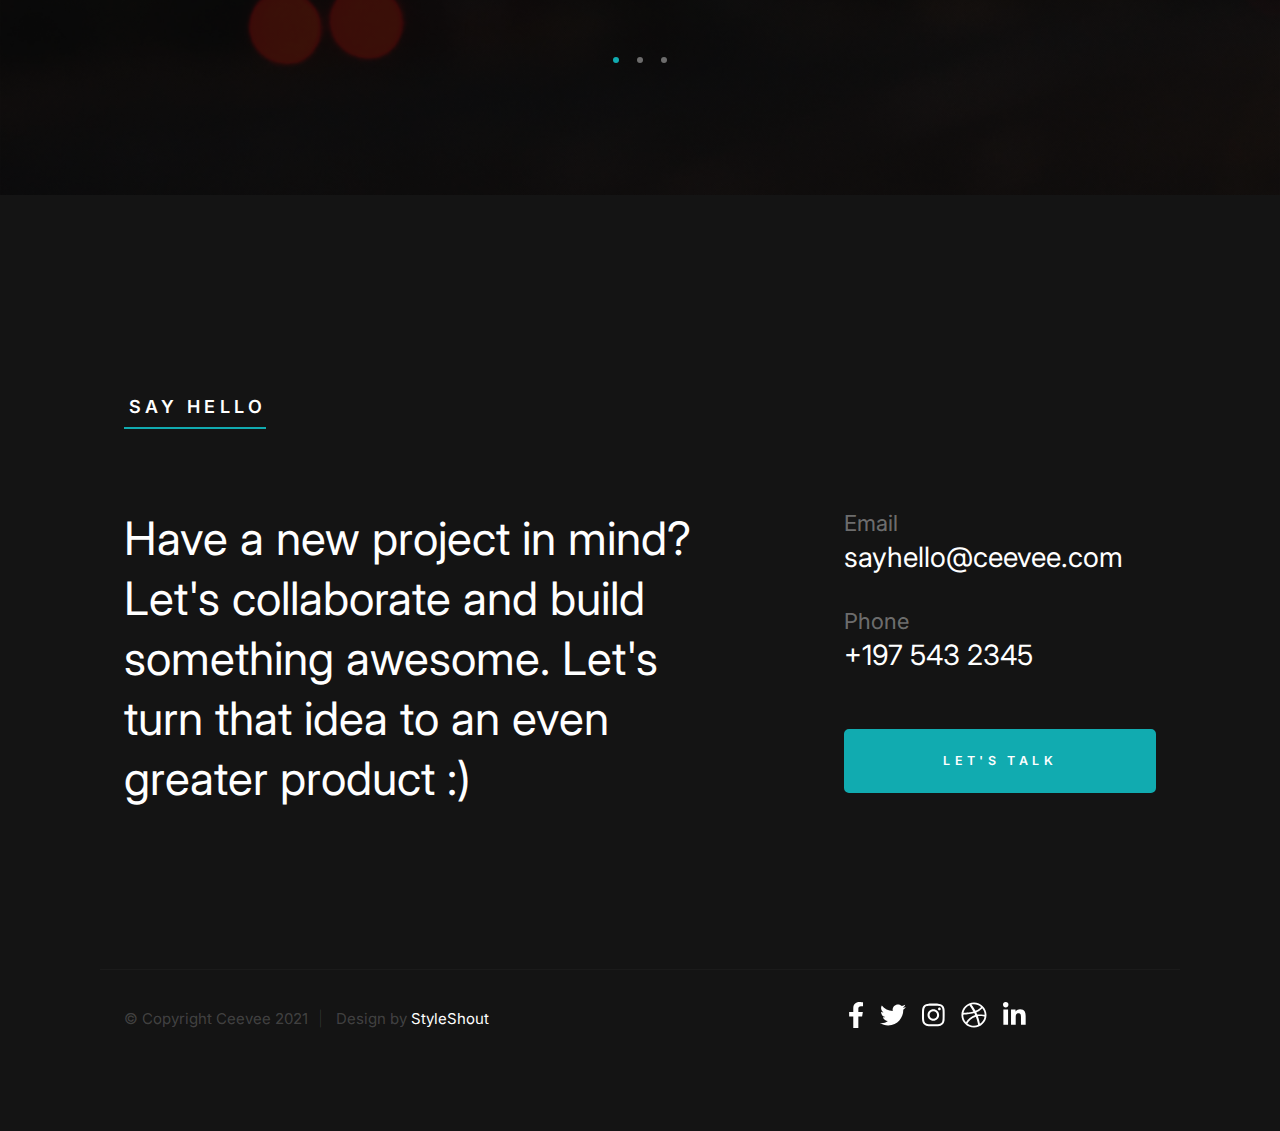
==== commit cafae067: "Mise à jour bio" ====
--- a/index.html
+++ b/index.html
@@ -119,18 +119,9 @@
                 <img class="s-about__pic" src="images/avatars/jeanviet.jpg" alt="">
             </div>
             <div class="column large-9 tab-12 s-about__content">
-                <h3>About Me</h3>
+                <h3>A propos de moi</h3>
                 <p>
-                Sed ut perspiciatis unde omnis iste natus error sit voluptatem 
-                accusantium doloremque laudantium, totam rem aperiam, eaque ipsa 
-                quae ab illo inventore veritatis et quasi architecto beatae vitae 
-                dicta sunt explicabo. Nemo enim ipsam voluptatem quia voluptas sit 
-                aspernatur aut odit aut fugit, sed quia consequuntur magni dolores 
-                eos qui ratione voluptatem sequi nesciunt. Neque porro quisquam est, 
-                qui dolorem ipsum quia dolor sit amet, consectetur, adipisci velit, 
-                sed quia non numquam eius modi tempora incidunt ut labore et dolore 
-                magnam aliquam quaerat voluptatem. Ut enim ad minima veniam, quis 
-                nostrum exercitationem ullam corporis suscipit laboriosam.
+Jean-Baptiste Viet compte plus de dix ans d'expérience sur Internet en gestion de projets, création d'audience, monétisation. Chef de projet Web au portail Orange.fr, Il édite également un blog (Jeanviet.info), une chaîne YouTube et est l'auteur de plusieurs ouvrages de vulgarisation marketing et informatique : Marketing Vidéo (2019, Eyrolles), YouTubeur (2016, Eyrolles), Autoéditeur (2015), BlogBuster (2015)
                 </p>
 
                 <hr>
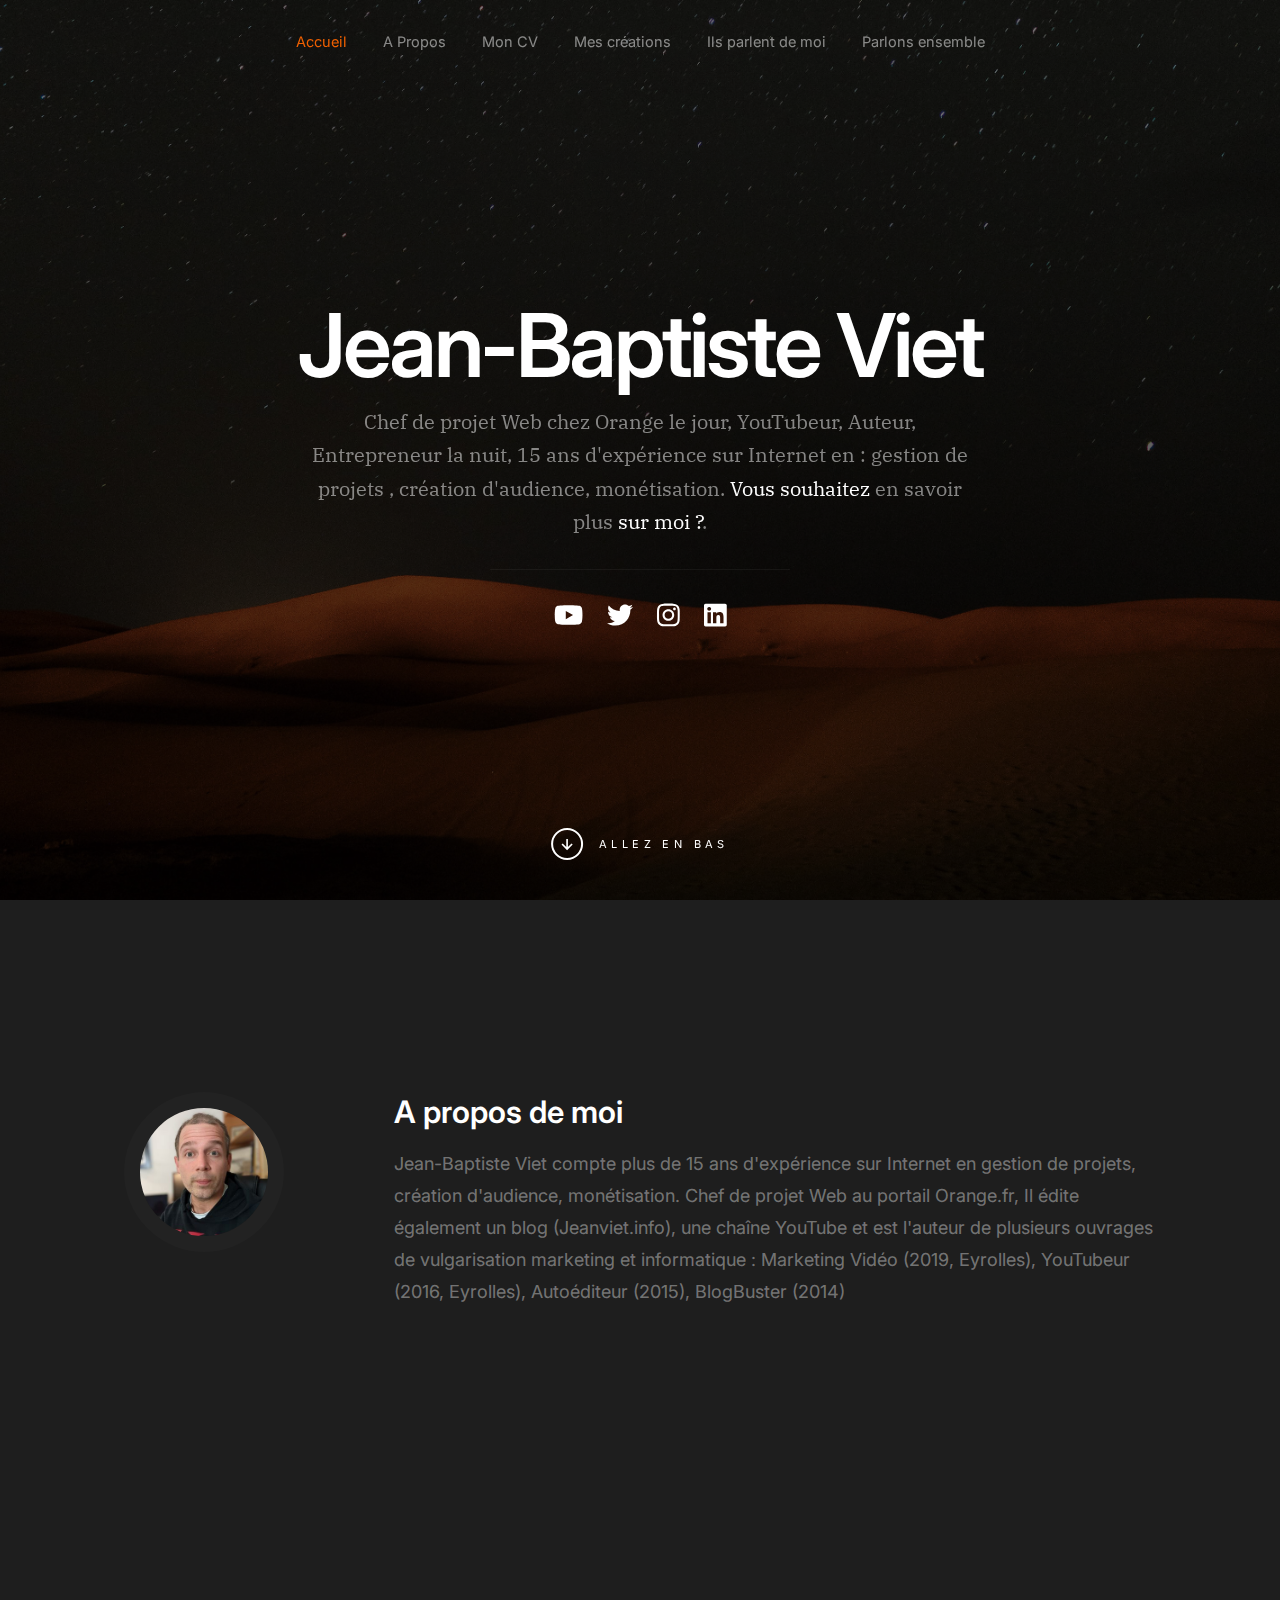
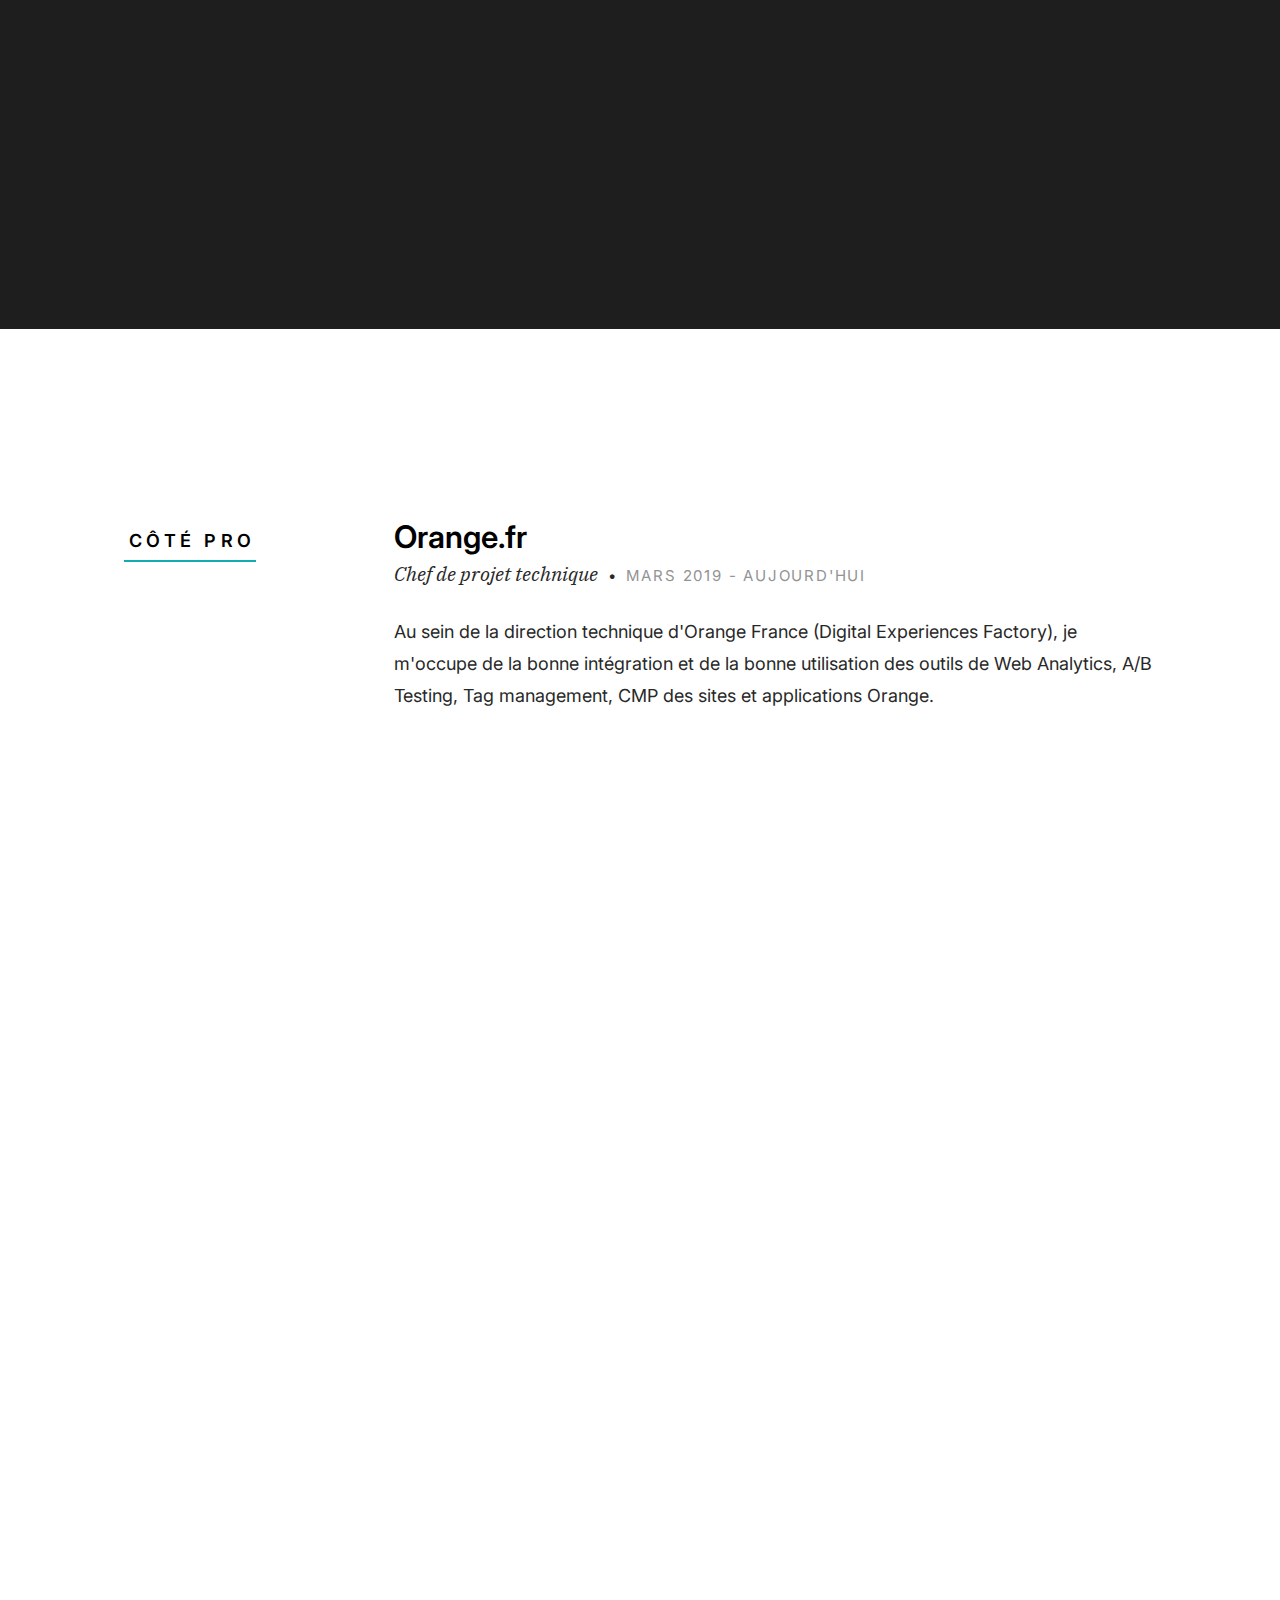
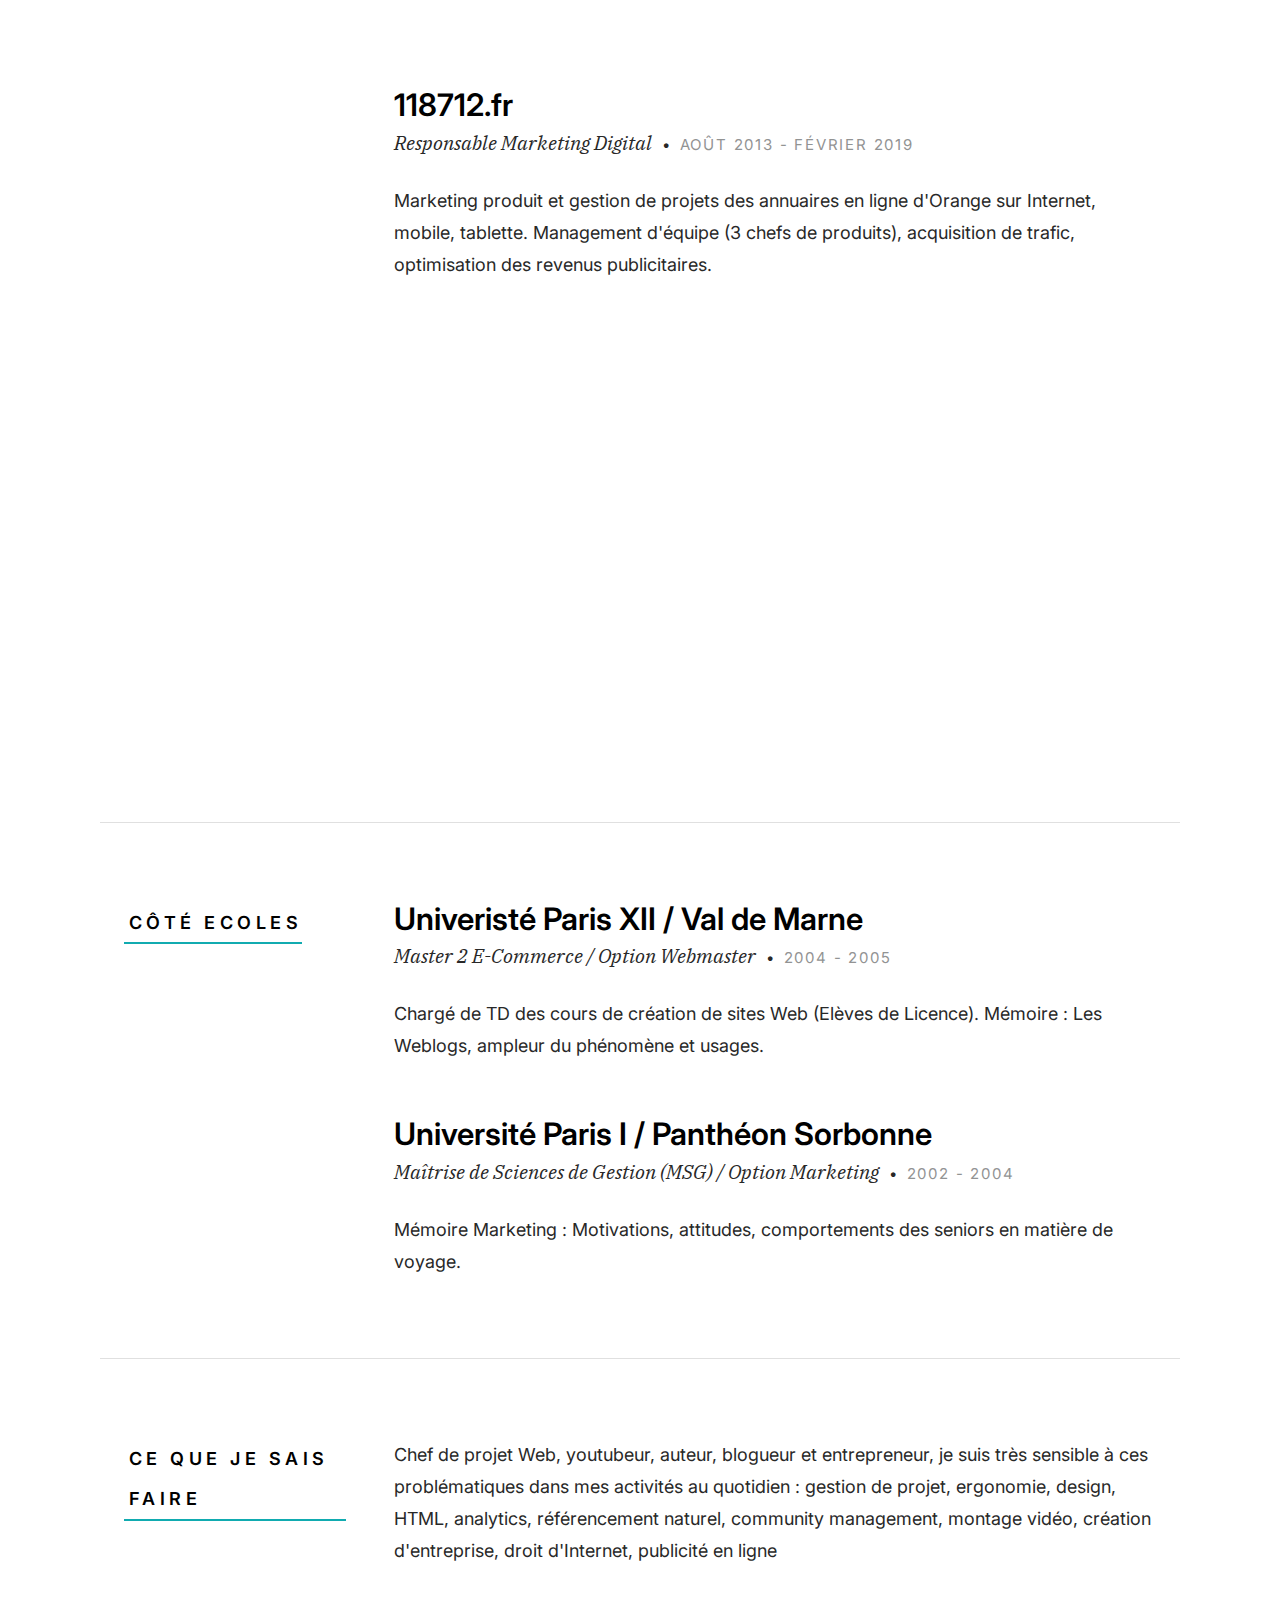
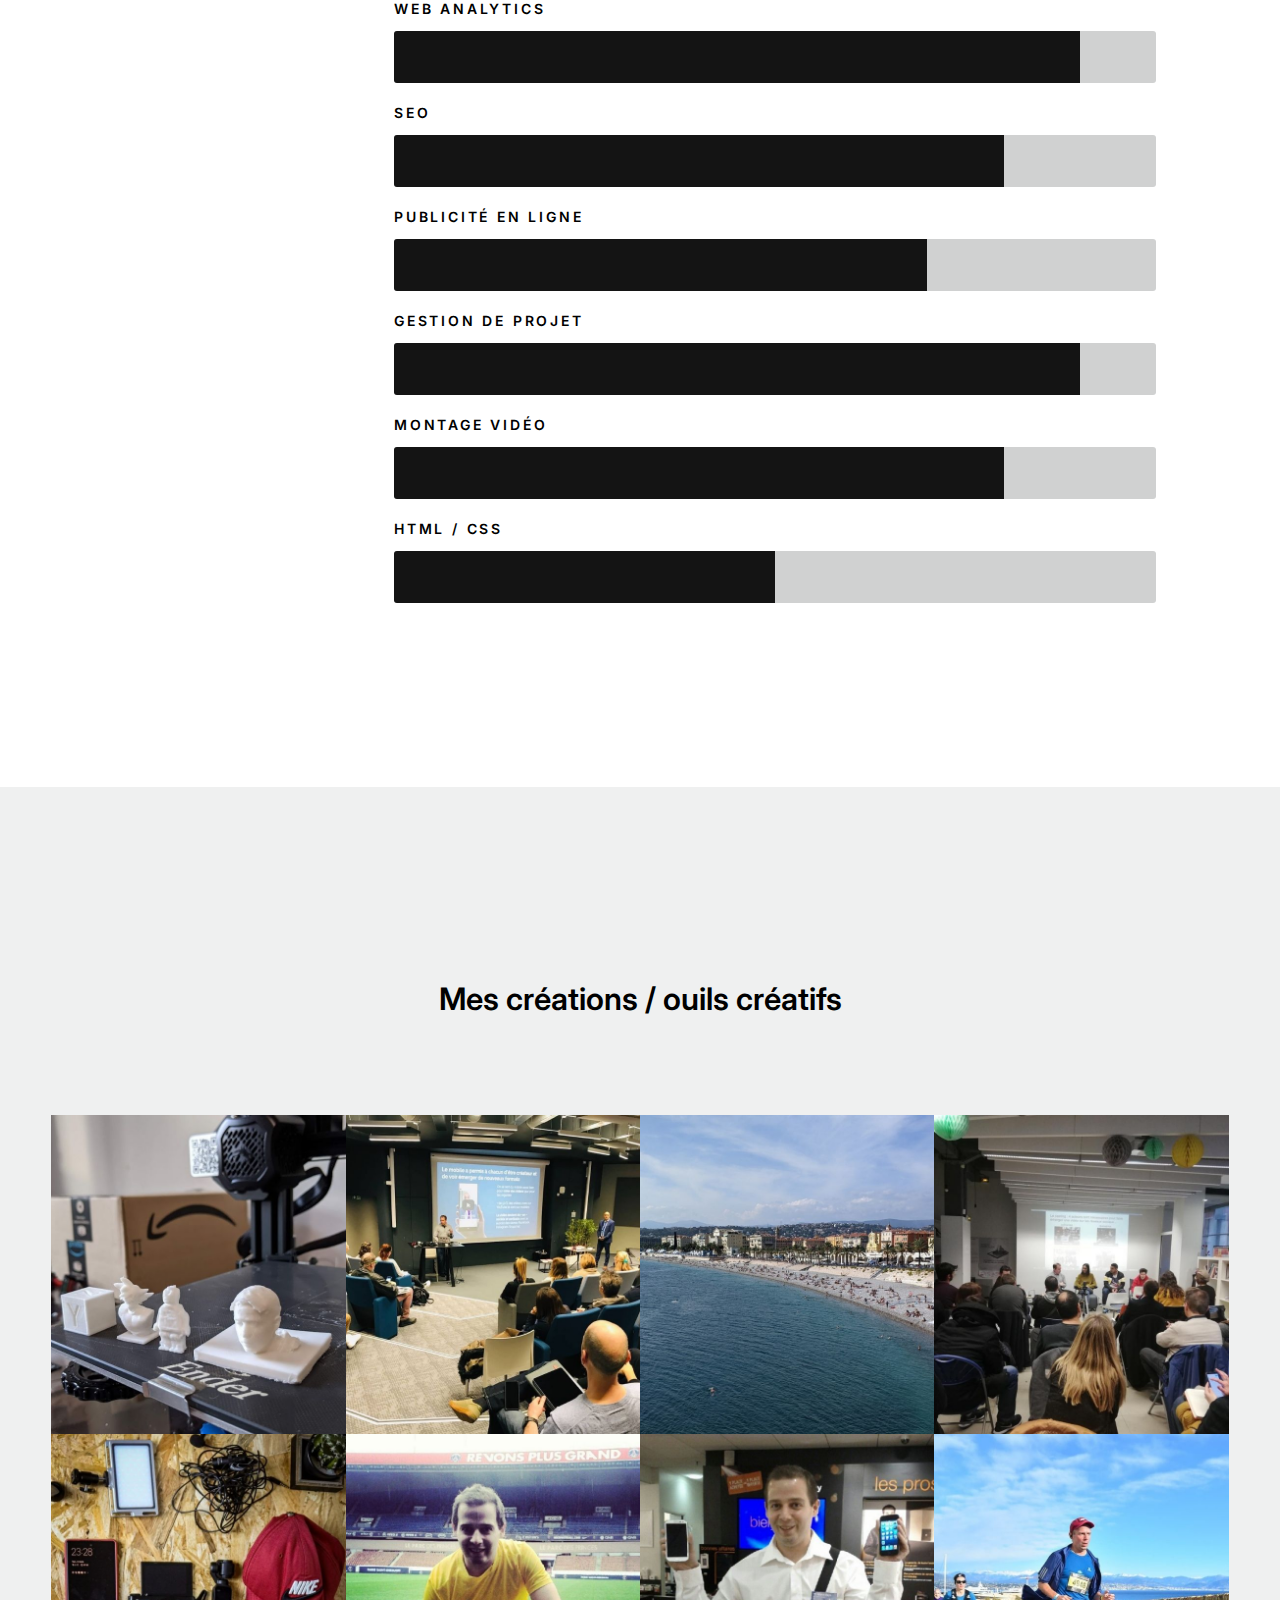
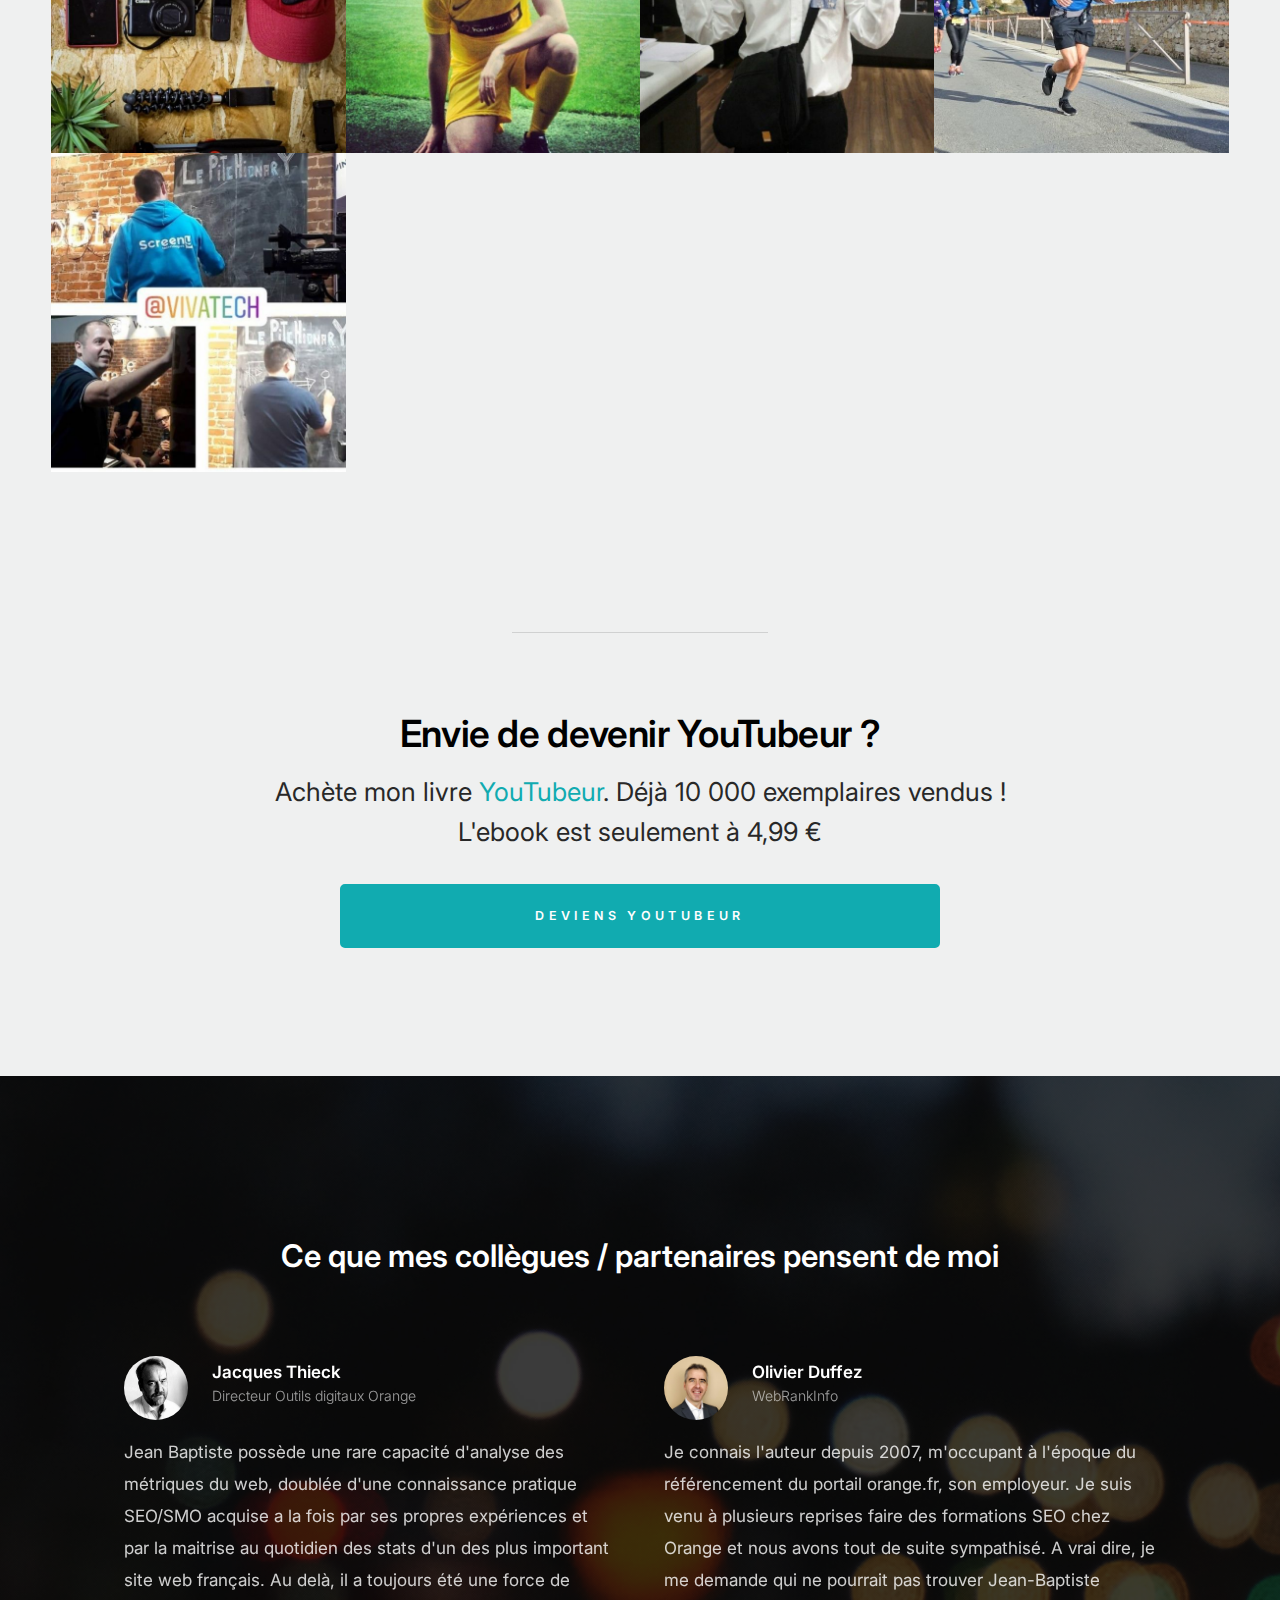
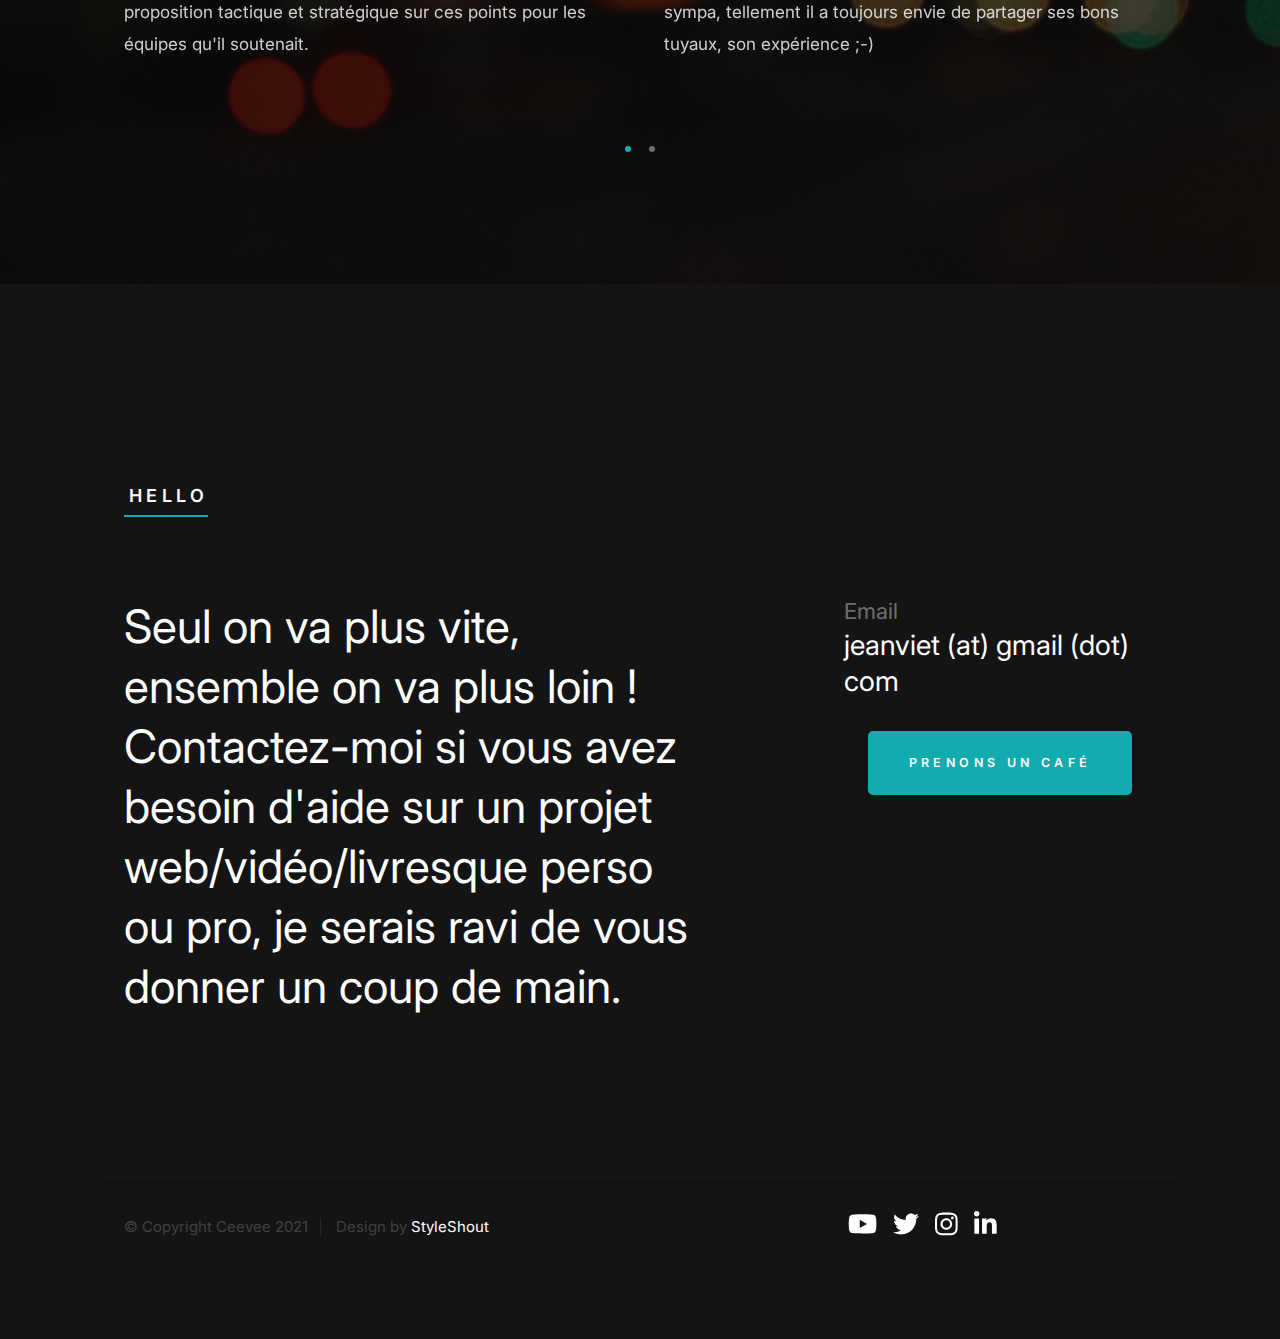
==== commit 17a76476: "Grosse mise à jour !" ====
--- a/index.html
+++ b/index.html
@@ -5,8 +5,11 @@
     <!--- basic page needs
     ================================================== -->
     <meta charset="utf-8">
-    <title>Ceevee 2.0</title>
-    <meta name="description" content="">
+    <title>Jean-Baptiste Viet - Chef de projet Web Orange / Auteur Eyrolles</title>
+    <meta name="description" content="Chef de projet Web chez Orange le jour,
+YouTubeur, Auteur, Entrepreneur la nuit,
+15 ans d'expérience sur Internet en :
+gestion de projets , création d'audience, monétisation.">
     <meta name="author" content="">
 
     <!-- mobile specific metas
@@ -47,12 +50,12 @@
         <div class="row s-header__nav-wrap">
             <nav class="s-header__nav">
                 <ul>
-                    <li class="current"><a class="smoothscroll" href="#hero">Home</a></li>
-                    <li><a class="smoothscroll" href="#about">About</a></li>
-                    <li><a class="smoothscroll" href="#resume">Resume</a></li>
-                    <li><a class="smoothscroll" href="#portfolio">Works</a></li>
-                    <li><a class="smoothscroll" href="#testimonials">Testimonials</a></li>
-                    <li><a class="smoothscroll" href="#contact">Say Hello</a></li>
+                    <li class="current"><a class="smoothscroll" href="#hero">Accueil</a></li>
+                    <li><a class="smoothscroll" href="#about">A Propos</a></li>
+                    <li><a class="smoothscroll" href="#resume">Mon CV</a></li>
+                    <li><a class="smoothscroll" href="#portfolio">Mes créations</a></li>
+                    <li><a class="smoothscroll" href="#testimonials">Ils parlent de moi</a></li>
+                    <li><a class="smoothscroll" href="#contact">Parlons ensemble</a></li>
                 </ul>
             </nav>
         </div> <!-- end row -->
@@ -79,18 +82,19 @@
                     <h3>
                 Chef de projet Web chez Orange le jour,
 YouTubeur, Auteur, Entrepreneur la nuit,
-10 ans d'expérience sur Internet en :
+15 ans d'expérience sur Internet en :
 gestion de projets , création d'audience, monétisation. <a class="smoothscroll" href="#about">Vous souhaitez</a>
                     en savoir plus <a class="smoothscroll" href="#about">sur moi ?</a>.
                     </h3>
 
                     <div class="s-hero__content-social">
-                        <a href="#0"><i class="fab fa-facebook-square" aria-hidden="true"></i></a>
-                        <a href="#0"><i class="fab fa-twitter" aria-hidden="true"></i></a>
-                        <a href="#0"><i class="fab fa-instagram" aria-hidden="true"></i></a>
-                        <a href="#0"><i class="fab fa-dribbble" aria-hidden="true"></i></a>
-                        <a href="#0"><i class="fab fa-behance" aria-hidden="true"></i></a>
-                        <a href="#0"><i class="fab fa-linkedin" aria-hidden="true"></i></a>
+
+            <a href="https://www.youtube/user/jeanviet"><i class="fab fa-youtube" aria-hidden="true"></i></a>
+
+
+                        <a href="https://www.twitter.com/jeanviet"><i class="fab fa-twitter" aria-hidden="true"></i></a>
+                        <a href="https://www.instagram.com/jeanviet" ><i class="fab fa-instagram" aria-hidden="true"></i></a>
+                        <a href="https://www.linkedin.com/in/jeanviet"><i class="fab fa-linkedin" aria-hidden="true"></i></a>
                     </div>
 
                 </div> <!-- end s-hero__content-about -->
@@ -103,7 +107,7 @@
                 <span class="scroll-arrow">
                     <svg xmlns="http://www.w3.org/2000/svg" width="24" height="24" viewBox="0 0 24 24" style="fill:rgba(0, 0, 0, 1);transform:;-ms-filter:"><path d="M18.707 12.707L17.293 11.293 13 15.586 13 6 11 6 11 15.586 6.707 11.293 5.293 12.707 12 19.414z"></path></svg>
                 </span>
-                <span class="scroll-text">Scroll Down</span>
+                <span class="scroll-text">Allez en bas</span>
             </a>
         </div> <!-- s-hero__scroll -->
 
@@ -121,32 +125,14 @@
             <div class="column large-9 tab-12 s-about__content">
                 <h3>A propos de moi</h3>
                 <p>
-Jean-Baptiste Viet compte plus de dix ans d'expérience sur Internet en gestion de projets, création d'audience, monétisation. Chef de projet Web au portail Orange.fr, Il édite également un blog (Jeanviet.info), une chaîne YouTube et est l'auteur de plusieurs ouvrages de vulgarisation marketing et informatique : Marketing Vidéo (2019, Eyrolles), YouTubeur (2016, Eyrolles), Autoéditeur (2015), BlogBuster (2015)
+Jean-Baptiste Viet compte plus de 15 ans d'expérience sur Internet en gestion de projets, création d'audience, monétisation. Chef de projet Web au portail Orange.fr, Il édite également un blog (Jeanviet.info), une chaîne YouTube et est l'auteur de plusieurs ouvrages de vulgarisation marketing et informatique : Marketing Vidéo (2019, Eyrolles), YouTubeur (2016, Eyrolles), Autoéditeur (2015), BlogBuster (2014)
                 </p>
 
-                <hr>
-
-                <div class="row s-about__content-bottom">
-                    <div class="column w-1000-stack">
-                        <h3>Contact Details</h3>
-    
-                        <p>
-                        Jonathan Doe <br>
-                        1600 Amphitheatre Parkway <br>
-                        Mountain View, CA 94043 US <br>
-                        <a href="tel:+1975432345">+197 543 2345</a> <br>
-                        <a href="mailto:#0">sayhello@ceevee.com</a>
-                        </p>
-                        
-                    </div>
-                    <div class="column w-1000-stack">
-                        <a href="#0" class="btn btn--download">
-                            <svg xmlns="http://www.w3.org/2000/svg" width="24" height="24" viewBox="0 0 24 24" style="fill:rgba(0, 0, 0, 1);transform:;-ms-filter:"><path d="M12 16L16 11 13 11 13 4 11 4 11 11 8 11z"></path><path d="M20,18H4v-7H2v7c0,1.103,0.897,2,2,2h16c1.103,0,2-0.897,2-2v-7h-2V18z"></path></svg>
-                            Download CV
-                        </a>
-                    </div>
-                </div>
-            </div>
+                                <div class="video-container">
+                <iframe width="560" height="315" src="https://www.youtube.com/embed/BgnTdyMk8vY" title="YouTube video player" frameborder="0" allow="accelerometer; autoplay; clipboard-write; encrypted-media; gyroscope; picture-in-picture" allowfullscreen></iframe>                
+                </div>
+
+
         </div> <!-- end row -->
 
     </section> <!-- end s-about -->
@@ -158,48 +144,60 @@
         
         <div class="row s-resume__section">
             <div class="column large-3 tab-12">
-                <h3 class="section-header-allcaps">Career</h3>
+                <h3 class="section-header-allcaps">Côté Pro</h3>
             </div>
             <div class="column large-9 tab-12">
                 <div class="resume-block">
 
                     <div class="resume-block__header">
-                        <h4 class="h3">Dropbox</h4>
+                        <h4 class="h3">Orange.fr</h4>
                         <p class="resume-block__header-meta">
-                            <span>Product Designer</span> 
+                            <span>Chef de projet technique</span> 
                             <span class="resume-block__header-date">
-                                August 2019 - Present
+                                Mars 2019 - Aujourd'hui
                             </span>
                         </p>
                     </div>
 
                     <p>
-                    Lorem ipsum dolor sit, amet consectetur adipisicing elit. Inventore 
-                    vero quidem nobis maxime dolorem aliquam quisquam eum ipsum amet. Vitae 
-                    aut atque fuga dolorem. Vel voluptatibus fugiat nam. Impedit aperiam 
-                    nesciunt facilis! Porro architecto dicta inventore tempora ratione quia odio.
+Au sein de la direction technique d'Orange France (Digital Experiences Factory), je m'occupe de la bonne intégration et de la bonne utilisation des outils de Web Analytics, A/B Testing, Tag management, CMP des sites et applications Orange.
                     </p>
 
+                           <div class="video-container">
+                <iframe width="560" height="315" src="https://www.youtube.com/embed/vhsICKnF50c" title="YouTube video player" frameborder="0" allow="accelerometer; autoplay; clipboard-write; encrypted-media; gyroscope; picture-in-picture" allowfullscreen></iframe>             
+                </div>
+
+
+
+                               <div class="video-container">
+                <iframe width="560" height="315" src="https://www.youtube.com/embed/In6cyOWDCwU" title="YouTube video player" frameborder="0" allow="accelerometer; autoplay; clipboard-write; encrypted-media; gyroscope; picture-in-picture" allowfullscreen></iframe>                
+                </div>
+
+
                 </div> <!-- end resume-block -->
 
                 <div class="resume-block">
 
                     <div class="resume-block__header">
-                        <h4 class="h3">Facebook</h4>
+                        <h4 class="h3">118712.fr</h4>
                         <p class="resume-block__header-meta">
-                            <span>UI/UX Designer</span> 
+                            <span>Responsable Marketing Digital</span> 
                             <span class="resume-block__header-date">
-                                August 2016 - July 2019
+                                Août 2013 - Février 2019
                             </span>
                         </p>
                     </div>
 
                     <p>
-                    Lorem ipsum dolor sit, amet consectetur adipisicing elit. Inventore 
-                    vero quidem nobis maxime dolorem aliquam quisquam eum ipsum amet. Vitae 
-                    aut atque fuga dolorem. Vel voluptatibus fugiat nam. Impedit aperiam 
-                    nesciunt facilis! Porro architecto dicta inventore tempora ratione quia odio.
+Marketing produit et gestion de projets des annuaires en ligne d'Orange sur Internet, mobile, tablette. Management d'équipe (3 chefs de produits), acquisition de trafic, optimisation des revenus publicitaires.
                     </p>
+
+
+                           <div class="video-container">
+                <iframe width="560" height="315" src="https://www.youtube.com/embed/QNTFkUlTPt0" title="YouTube video player" frameborder="0" allow="accelerometer; autoplay; clipboard-write; encrypted-media; gyroscope; picture-in-picture" allowfullscreen></iframe>             
+                </div>
+
+
 
                 </div> <!-- end resume-block -->
             </div>
@@ -208,26 +206,23 @@
 
         <div class="row s-resume__section">
             <div class="column large-3 tab-12">
-                <h3 class="section-header-allcaps">Education</h3>
+                <h3 class="section-header-allcaps">Côté Ecoles</h3>
             </div>
             <div class="column large-9 tab-12">
                 <div class="resume-block">
 
                     <div class="resume-block__header">
-                        <h4 class="h3">University of Life</h4>
+                        <h4 class="h3">Univeristé Paris XII / Val de Marne</h4>
                         <p class="resume-block__header-meta">
-                            <span>Master in Graphic Design</span> 
+                            <span>Master 2 E-Commerce / Option Webmaster</span> 
                             <span class="resume-block__header-date">
-                                April 2015
+                                2004 - 2005
                             </span>
                         </p>
                     </div>
 
                     <p>
-                    Lorem ipsum dolor sit, amet consectetur adipisicing elit. Inventore 
-                    vero quidem nobis maxime dolorem aliquam quisquam eum ipsum amet. Vitae 
-                    aut atque fuga dolorem. Vel voluptatibus fugiat nam. Impedit aperiam 
-                    nesciunt facilis! Porro architecto dicta inventore tempora ratione quia odio.
+                 Chargé de TD des cours de création de sites Web (Elèves de Licence). Mémoire : Les Weblogs, ampleur du phénomène et usages.
                     </p>
 
                 </div> <!-- end resume-block -->
@@ -235,20 +230,17 @@
                 <div class="resume-block">
 
                     <div class="resume-block__header">
-                        <h4 class="h3">School of Cool Designers</h4>
+                        <h4 class="h3">Université Paris I / Panthéon Sorbonne</h4>
                         <p class="resume-block__header-meta">
-                            <span>B.A. Degree in Graphic Design</span> 
+                            <span>Maîtrise de Sciences de Gestion (MSG) / Option Marketing</span> 
                             <span class="resume-block__header-date">
-                                August 2012
+                                2002 - 2004
                             </span>
                         </p>
                     </div>
 
                     <p>
-                    Lorem ipsum dolor sit, amet consectetur adipisicing elit. Inventore 
-                    vero quidem nobis maxime dolorem aliquam quisquam eum ipsum amet. Vitae 
-                    aut atque fuga dolorem. Vel voluptatibus fugiat nam. Impedit aperiam 
-                    nesciunt facilis! Porro architecto dicta inventore tempora ratione quia odio.
+Mémoire Marketing : Motivations, attitudes, comportements des seniors en matière de voyage.
                     </p>
 
                 </div> <!-- end resume-block -->
@@ -258,42 +250,39 @@
 
         <div class="row s-resume__section">
             <div class="column large-3 tab-12">
-                <h3 class="section-header-allcaps">Skills</h3>
+                <h3 class="section-header-allcaps">Ce que je sais faire</h3>
             </div>
             <div class="column large-9 tab-12">
                 <div class="resume-block">
 
                     <p>
-                    Lorem ipsum dolor sit, amet consectetur adipisicing elit. Inventore 
-                    vero quidem nobis maxime dolorem aliquam quisquam eum ipsum amet. Vitae 
-                    aut atque fuga dolorem. Vel voluptatibus fugiat nam. Impedit aperiam 
-                    nesciunt facilis! Porro architecto dicta inventore tempora ratione quia odio.
+                  Chef de projet Web, youtubeur, auteur, blogueur et entrepreneur, je suis très sensible à ces problématiques dans mes activités au quotidien : gestion de projet, ergonomie, design, HTML, analytics, référencement naturel, community management, montage vidéo, création d'entreprise, droit d'Internet, publicité en ligne
                     </p>
 
                     <ul class="skill-bars-fat">
                         <li>
-                        <div class="progress percent85"></div>
-                        <strong>HTML</strong>
+                        <div class="progress percent90"></div>
+                        <strong>Web Analytics</strong>
                         </li>
                         <li>
-                        <div class="progress percent85"></div>
-                        <strong>CSS</strong>
+                        <div class="progress percent80"></div>
+                        <strong>SEO</strong>
                         </li>
                         <li>
-                        <div class="progress percent65"></div>
-                        <strong>Javascript</strong>
+                        <div class="progress percent70"></div>
+                        <strong>Publicité en ligne</strong>
                         </li>
                         <li>
                         <div class="progress percent90"></div>
-                        <strong>Figma</strong>
+                        <strong>Gestion de projet</strong>
                         </li>
                         <li>
-                        <div class="progress percent75"></div>
-                        <strong>Illustrator</strong>
+                        <div class="progress percent80"></div>
+                        <strong>Montage vidéo</strong>
                         </li>
                         <li>
-                        <div class="progress percent60"></div>
-                        <strong>Photoshop</strong>
+                        <div class="progress percent50"></div>
+                        <strong>HTML / CSS</strong>
                         </li>
                     </ul>
 
@@ -311,7 +300,7 @@
 
         <div class="row s-portfolio__header">
             <div class="column large-12">
-                <h3>A Few Of My Latest Creations</h3>
+                <h3>Mes créations / ouils créatifs</h3>
             </div>
         </div>
 
@@ -319,67 +308,67 @@
 
             <div class="column folio-item">
                 <a href="#modal-01" class="folio-item__thumb">
-                    <img src="images/portfolio/droplet.jpg" 
-                         srcset="images/portfolio/droplet.jpg 1x, 
-                                 images/portfolio/droplet@2x.jpg 2x" alt="">
+                    <img src="images/portfolio/1.jpg" 
+                         alt="">
                 </a>
             </div> <!-- end folio-item -->
 
             <div class="column folio-item">
                 <a href="#modal-02" class="folio-item__thumb">
-                    <img src="images/portfolio/lamp.jpg" 
-                         srcset="images/portfolio/lamp.jpg 1x, 
-                                 images/portfolio/lamp@2x.jpg 2x" alt="">
+                    <img src="images/portfolio/2.jpg" 
+                          alt="">
                 </a>
             </div> <!-- end folio-item -->
 
             <div class="column folio-item">
                 <a href="#modal-03" class="folio-item__thumb">
-                    <img src="images/portfolio/minimalismo.jpg" 
-                         srcset="images/portfolio/minimalismo.jpg 1x, 
-                                 images/portfolio/minimalismo@2x.jpg 2x" alt="">
+                    <img src="images/portfolio/3.jpg" 
+                      alt="">
                 </a>
             </div> <!-- end folio-item -->
 
             <div class="column folio-item">
                 <a href="#modal-04" class="folio-item__thumb">
-                    <img src="images/portfolio/shutterbug.jpg" 
-                         srcset="images/portfolio/shutterbug.jpg 1x, 
-                                 images/portfolio/shutterbug@2x.jpg 2x" alt="">
+                    <img src="images/portfolio/4.jpg" 
+                          alt="">
                 </a>
             </div> <!-- end folio-item -->
 
             <div class="column folio-item">
                 <a href="#modal-05" class="folio-item__thumb">
-                    <img src="images/portfolio/fuji.jpg" 
-                         srcset="images/portfolio/fuji.jpg 1x, 
-                                 images/portfolio/fuji@2x.jpg 2x" alt="">
+                    <img src="images/portfolio/5.jpg" 
+                     alt="">
                 </a>
             </div> <!-- end folio-item -->
 
             <div class="column folio-item">
                 <a href="#modal-06" class="folio-item__thumb">
-                    <img src="images/portfolio/skaterboy.jpg" 
-                         srcset="images/portfolio/skaterboy.jpg 1x, 
-                                 images/portfolio/skaterboy@2x.jpg 2x" alt="">
+                    <img src="images/portfolio/6.jpg" 
+                        alt="">
                 </a>
             </div> <!-- end folio-item -->
 
             <div class="column folio-item">
                 <a href="#modal-07" class="folio-item__thumb">
-                    <img src="images/portfolio/rucksack.jpg" 
-                         srcset="images/portfolio/rucksack.jpg 1x, 
-                                 images/portfolio/rucksack@2x.jpg 2x" alt="">
+                    <img src="images/portfolio/7.jpg" 
+                       alt="">
                 </a>
             </div> <!-- end folio-item -->
 
             <div class="column folio-item">
                 <a href="#modal-08" class="folio-item__thumb">
-                    <img src="images/portfolio/sanddunes.jpg" 
-                         srcset="images/portfolio/sanddunes.jpg 1x, 
-                                 images/portfolio/sanddunes@2x.jpg 2x" alt="">
-                </a>
-            </div> <!-- end folio-item -->
+                    <img src="images/portfolio/8.jpg" 
+                     alt="">
+                </a>
+            </div> <!-- end folio-item -->
+
+                        <div class="column folio-item">
+                <a href="#modal-09" class="folio-item__thumb">
+                    <img src="images/portfolio/9.jpg" 
+                     alt="">
+                </a>
+            </div> <!-- end folio-item -->
+
 
         </div> <!-- end folio-list -->
 
@@ -388,7 +377,7 @@
         =========================================================== -->
         <div id="modal-01" hidden>
             <div class="modal-popup">
-                <img src="images/portfolio/gallery/g-droplet.jpg" alt="" />
+                <img src="images/portfolio/1.jpg" alt="" />
     
                 <div class="modal-popup__desc">
                     <h5>Droplet</h5>
@@ -399,13 +388,13 @@
                     </ul>
                 </div>
     
-                <a href="https://www.behance.net/" class="modal-popup__details">Project link</a>
+               
             </div>
         </div> <!-- end modal -->
 
         <div id="modal-02" hidden>
             <div class="modal-popup">
-                <img src="images/portfolio/gallery/g-lamp.jpg" alt="" />
+                <img src="images/portfolio/2.jpg" alt="" />
     
                 <div class="modal-popup__desc">
                     <h5>The Lamp</h5>
@@ -415,13 +404,13 @@
                     </ul>
                 </div>
     
-                <a href="https://www.behance.net/" class="modal-popup__details">Project link</a>
+            
             </div>
         </div> <!-- end modal -->
 
         <div id="modal-03" hidden>
             <div class="modal-popup">
-                <img src="images/portfolio/gallery/g-minimalismo.jpg" alt="" />
+                <img src="images/portfolio/3.jpg" alt="" />
     
                 <div class="modal-popup__desc">
                     <h5>Minimalismo</h5>
@@ -437,7 +426,7 @@
 
         <div id="modal-04" hidden>
             <div class="modal-popup">
-                <img src="images/portfolio/gallery/g-shutterbug.jpg" alt="" />
+                <img src="images/portfolio/4.jpg" alt="" />
     
                 <div class="modal-popup__desc">
                     <h5>Shutterbug</h5>
@@ -454,7 +443,7 @@
         <div id="modal-05" hidden>
             <div class="modal-popup">
 
-                <img src="images/portfolio/gallery/g-fuji.jpg" alt="" />
+                <img src="images/portfolio/5.jpg" alt="" />
     
                 <div class="modal-popup__desc">
                     <h5>Fuji</h5>
@@ -470,7 +459,7 @@
 
         <div id="modal-06" hidden>
             <div class="modal-popup">
-                <img src="images/portfolio/gallery/g-skaterboy.jpg" alt="" />
+                <img src="images/portfolio/6.jpg" alt="" />
     
                 <div class="modal-popup__desc">
                     <h5>Skaterboy</h5>
@@ -487,7 +476,7 @@
 
         <div id="modal-07" hidden>
             <div class="modal-popup">
-                <img src="images/portfolio/gallery/g-rucksack.jpg" alt="" />
+                <img src="images/portfolio/7.jpg" alt="" />
     
                 <div class="modal-popup__desc">
                     <h5>Rucksack</h5>
@@ -504,7 +493,7 @@
 
         <div id="modal-08" hidden>
             <div class="modal-popup">
-                <img src="images/portfolio/gallery/g-sanddunes.jpg" alt="" />
+                <img src="images/portfolio/8.jpg" alt="" />
     
                 <div class="modal-popup__desc">
                     <h5>Sand Dunes</h5>
@@ -517,6 +506,25 @@
                 <a href="https://www.behance.net/" class="modal-popup__details">Project link</a>
             </div>
         </div> <!-- end modal -->
+
+
+                <div id="modal-09" hidden>
+            <div class="modal-popup">
+                <img src="images/portfolio/9.jpg" alt="" />
+    
+                <div class="modal-popup__desc">
+                    <h5>Sand Dunes</h5>
+                    <p>Proin gravida nibh vel velit auctor aliquet. Aenean sollicitudin, lorem quis bibendum auctor, nisi elit consequat ipsum, nec sagittis sem nibh id elit.</p>
+                    <ul class="modal-popup__cat">
+                        <li>Web Design</li>
+                    </ul>
+                </div>
+    
+                <a href="https://www.behance.net/" class="modal-popup__details">Project link</a>
+            </div>
+        </div> <!-- end modal -->
+
+            
 
 
     </section> <!-- end s-portfolio -->
@@ -529,7 +537,7 @@
         <div class="row">
             <div class="column">
                 <h3 class="h2 section-desc">
-                    Need a great reliable web hosting?
+                    Envie de devenir YouTubeur ?
                 </h3>
             </div>
         </div> <!-- end heading-block -->
@@ -537,12 +545,11 @@
         <div class="row cta-content">
             <div class="column">
                 <p>
-                We highly recommend <a href="https://www.dreamhost.com/r.cgi?287326">DreamHost</a>.
-                Powerful web and Wordpress hosting. Guaranteed.
-                Starting at $2.95 per month.
+                Achète mon livre <a href="http://jeanviet.info/youtubeur/">YouTubeur</a>.
+                Déjà 10 000 exemplaires vendus ! L'ebook est seulement à 4,99 €
                 </p>
 
-                <a href="https://www.dreamhost.com/r.cgi?287326" class="btn btn--primary h-full-width">Get Started</a>
+                <a href="http://jeanviet.info/youtubeur/" class="btn btn--primary h-full-width">Deviens YouTubeur</a>
             </div>
         </div> <!-- end cta-content -->
 
@@ -557,9 +564,17 @@
 
         <div class="row s-testimonials__header">
             <div class="column large-12">
-                <h3>Hear What My Clients Says</h3>
+                <h3>Ce que mes collègues / partenaires pensent de moi</h3>
+
+
             </div>
         </div>
+
+
+
+
+
+
 
         <div class="row s-testimonials__content">
 
@@ -571,65 +586,48 @@
 
                         <div class="testimonial-slider__slide swiper-slide">
                             <div class="testimonial-slider__author">
-                                <img src="images/avatars/user-02.jpg" alt="Author image" class="testimonial-slider__avatar">
+                                <img src="images/avatars/jacques.png" alt="Author image" class="testimonial-slider__avatar">
                                 <cite class="testimonial-slider__cite">
-                                    <strong>Tim Cook</strong>
-                                    <span>CEO, Apple</span>
+                                    <strong>Jacques Thieck</strong>
+                                    <span>Directeur Outils digitaux Orange</span>
                                 </cite>
                             </div>
                             <p>
-                            Molestiae incidunt consequatur quis ipsa autem nam sit enim magni. Voluptas tempore rem. 
-                            Explicabo a quaerat sint autem dolore ducimus ut consequatur neque.  Nisi dolores quaerat fuga rem nihil nostrum.
-                            Laudantium quia consequatur molestias delectus culpa.
+                        Jean Baptiste possède une rare capacité d'analyse des métriques du web, doublée d'une connaissance pratique SEO/SMO acquise a la fois par ses propres expériences et par la maitrise au quotidien des stats d'un des plus important site web français. Au delà, il a toujours été une force de proposition tactique et stratégique sur ces points pour les équipes qu'il soutenait.
                             </p>
                         </div> <!-- end testimonial-slider__slide -->
         
                         <div class="testimonial-slider__slide swiper-slide">
                             <div class="testimonial-slider__author">
-                                <img src="images/avatars/user-03.jpg" alt="Author image" class="testimonial-slider__avatar">
+                                <img src="images/avatars/olivier.jpg" alt="Author image" class="testimonial-slider__avatar">
                                 <cite class="testimonial-slider__cite">
-                                    <strong>Sundar Pichai</strong>
-                                    <span>CEO, Google</span>
+                                    <strong>Olivier Duffez</strong>
+                                    <span>WebRankInfo</span>
                                 </cite>
                             </div>
                             <p>
-                            Excepturi nam cupiditate culpa doloremque deleniti repellat. Veniam quos repellat voluptas animi adipisci.
-                            Nisi eaque consequatur. Voluptatem dignissimos ut ducimus accusantium perspiciatis.
-                            Quasi voluptas eius distinctio. Atque eos maxime.
+                            Je connais l'auteur depuis 2007, m'occupant à l'époque du référencement du portail orange.fr, son employeur. Je suis venu à plusieurs reprises faire des formations SEO chez Orange et nous avons tout de suite sympathisé. A vrai dire, je me demande qui ne pourrait pas trouver Jean-Baptiste sympa, tellement il a toujours envie de partager ses bons tuyaux, son expérience ;-)
                             </p>
                         </div> <!-- end testimonial-slider__slide -->
         
                         <div class="testimonial-slider__slide swiper-slide">
                             <div class="testimonial-slider__author">
-                                <img src="images/avatars/user-04.jpg" alt="Author image" class="testimonial-slider__avatar">
+                                <img src="images/avatars/erle.jpg" alt="Author image" class="testimonial-slider__avatar">
                                 <cite class="testimonial-slider__cite">
-                                    <strong>Satya Nadella</strong>
-                                    <span>CEO, Microsoft</span>
+                                    <strong>Erlé Alberton</strong>
+                                    <span>Performance Manager Reezocar</span>
                                 </cite>
                             </div>
                             <p>
-                            Repellat dignissimos libero. Qui sed at corrupti expedita voluptas odit. Nihil ea quia nesciunt. Ducimus aut sed ipsam.  
-                            Autem eaque officia cum exercitationem sunt voluptatum accusamus. Quasi voluptas eius distinctio.
-                            Voluptatem dignissimos ut.
+Travailler aux côtés de Jean-Baptiste Viet est très intéressant et formateur. Son approche du référencement est moderne, ce qui est forcément un plus dans une stratégie SEO. Il est passionné et rigoureux tout en restant à l'écoute des préoccupations de ses interlocuteurs. Bravo pour cet état d'esprit et merci pour ta disponibilité
                             </p>
                         </div> <!-- end testimonial-slider__slide -->
 
-                        <div class="testimonial-slider__slide swiper-slide">
-                            <div class="testimonial-slider__author">
-                                <img src="images/avatars/user-05.jpg" alt="Author image" class="testimonial-slider__avatar">
-                                <cite class="testimonial-slider__cite">
-                                    <strong>Jeff Bezos</strong>
-                                    <span>CEO, Amazon</span>
-                                </cite>
-                            </div>
-                            <p>
-                            Nunc interdum lacus sit amet orci. Vestibulum dapibus nunc ac augue. Fusce vel dui. In ac felis 
-                            quis tortor malesuada pretium. Curabitur vestibulum aliquam leo. Qui sed at corrupti expedita voluptas odit. 
-                            Nihil ea quia nesciunt. Ducimus aut sed ipsam.
-                            </p>
-                        </div> <!-- end testimonial-slider__slide -->
+        
     
                     </div> <!-- end testimonial slider swiper-wrapper -->
+
+
 
                     <div class="swiper-pagination"></div>
 
@@ -648,7 +646,7 @@
 
         <div class="row s-contact__header">
             <div class="column large-12">
-                <h3 class="section-header-allcaps">Say Hello</h3>
+                <h3 class="section-header-allcaps">Hello</h3>
             </div>
         </div>
 
@@ -657,8 +655,7 @@
             <div class="column large-7 medium-12">
 
                 <h4 class="huge-text">
-                Have a new project in mind? Let's collaborate and build something awesome. 
-                Let's turn that idea to an even greater product :)
+Seul on va plus vite, ensemble on va plus loin ! Contactez-moi si vous avez besoin d'aide sur un projet web/vidéo/livresque perso ou pro, je serais ravi de vous donner un coup de main.
                 </h4>
 
             </div>
@@ -672,23 +669,14 @@
                                 Email
                             </h5>
                             <p class="contact-block__content">
-                                <a class="mailtoui" href="mailto:sayhello@ceevee.com">sayhello@ceevee.com</a>
+                                <a class="mailtoui" href="mailto:jeanviet+git@gmail.com">jeanviet (at) gmail (dot) com</a>
                             </p>
                         </div> <!-- end contact-block -->
                     </div>
-                    <div class="column large-12 medium-6 tab-12">
-                        <div class="contact-block">
-                            <h5 class="contact-block__header">
-                                Phone
-                            </h5>
-                            <p class="contact-block__content">
-                                <a href="tel:+1975432345">+197 543 2345</a>
-                            </p>
-                        </div> <!-- end contact-block -->
+
                     </div>
-
                     <div class="column large-12">
-                        <a href="mailto:sayhello@ceevee.com" class="mailtoui btn btn--primary h-full-width">Let's Talk</a>
+                        <a href="mailto:jeanviet+git@gmail.com" class="mailtoui btn btn--primary h-full-width">Prenons un café</a>
                     </div>
                 </div> <!-- end contact-infos -->
 
@@ -704,13 +692,14 @@
         <div class="row">
             <div class="column large-4 medium-6 w-1000-stack s-footer__social-block">
                 <ul class="s-footer__social">
-                    <li><a href="#0"><i class="fab fa-facebook-f" aria-hidden="true"></i></a></li>
-                    <li><a href="#0"><i class="fab fa-twitter" aria-hidden="true"></i></a></li>
-                    <li><a href="#0"><i class="fab fa-instagram" aria-hidden="true"></i></a></li>
-                    <li><a href="#0"><i class="fab fa-dribbble" aria-hidden="true"></i></a></li>
-                    <li><a href="#0"><i class="fab fa-linkedin-in" aria-hidden="true"></i></a></li>
+                    <li><a href="https://www.youtube/user/jeanviet"><i class="fab fa-youtube" aria-hidden="true"></i></a></li>
+                    <li><a href="https://www.twitter.com/jeanviet"><i class="fab fa-twitter" aria-hidden="true"></i></a></li>
+                    <li><a href="https://www.instagram.com/jeanviet"><i class="fab fa-instagram" aria-hidden="true"></i></a></li>
+                    <li><a href="https://www.linkedin.com/in/jeanviet"><i class="fab fa-linkedin-in" aria-hidden="true"></i></a></li>
                 </ul>
             </div>
+
+
 
             <div class="column large-7 medium-6 w-1000-stack ss-copyright">
                 <span>© Copyright Ceevee 2021</span> 
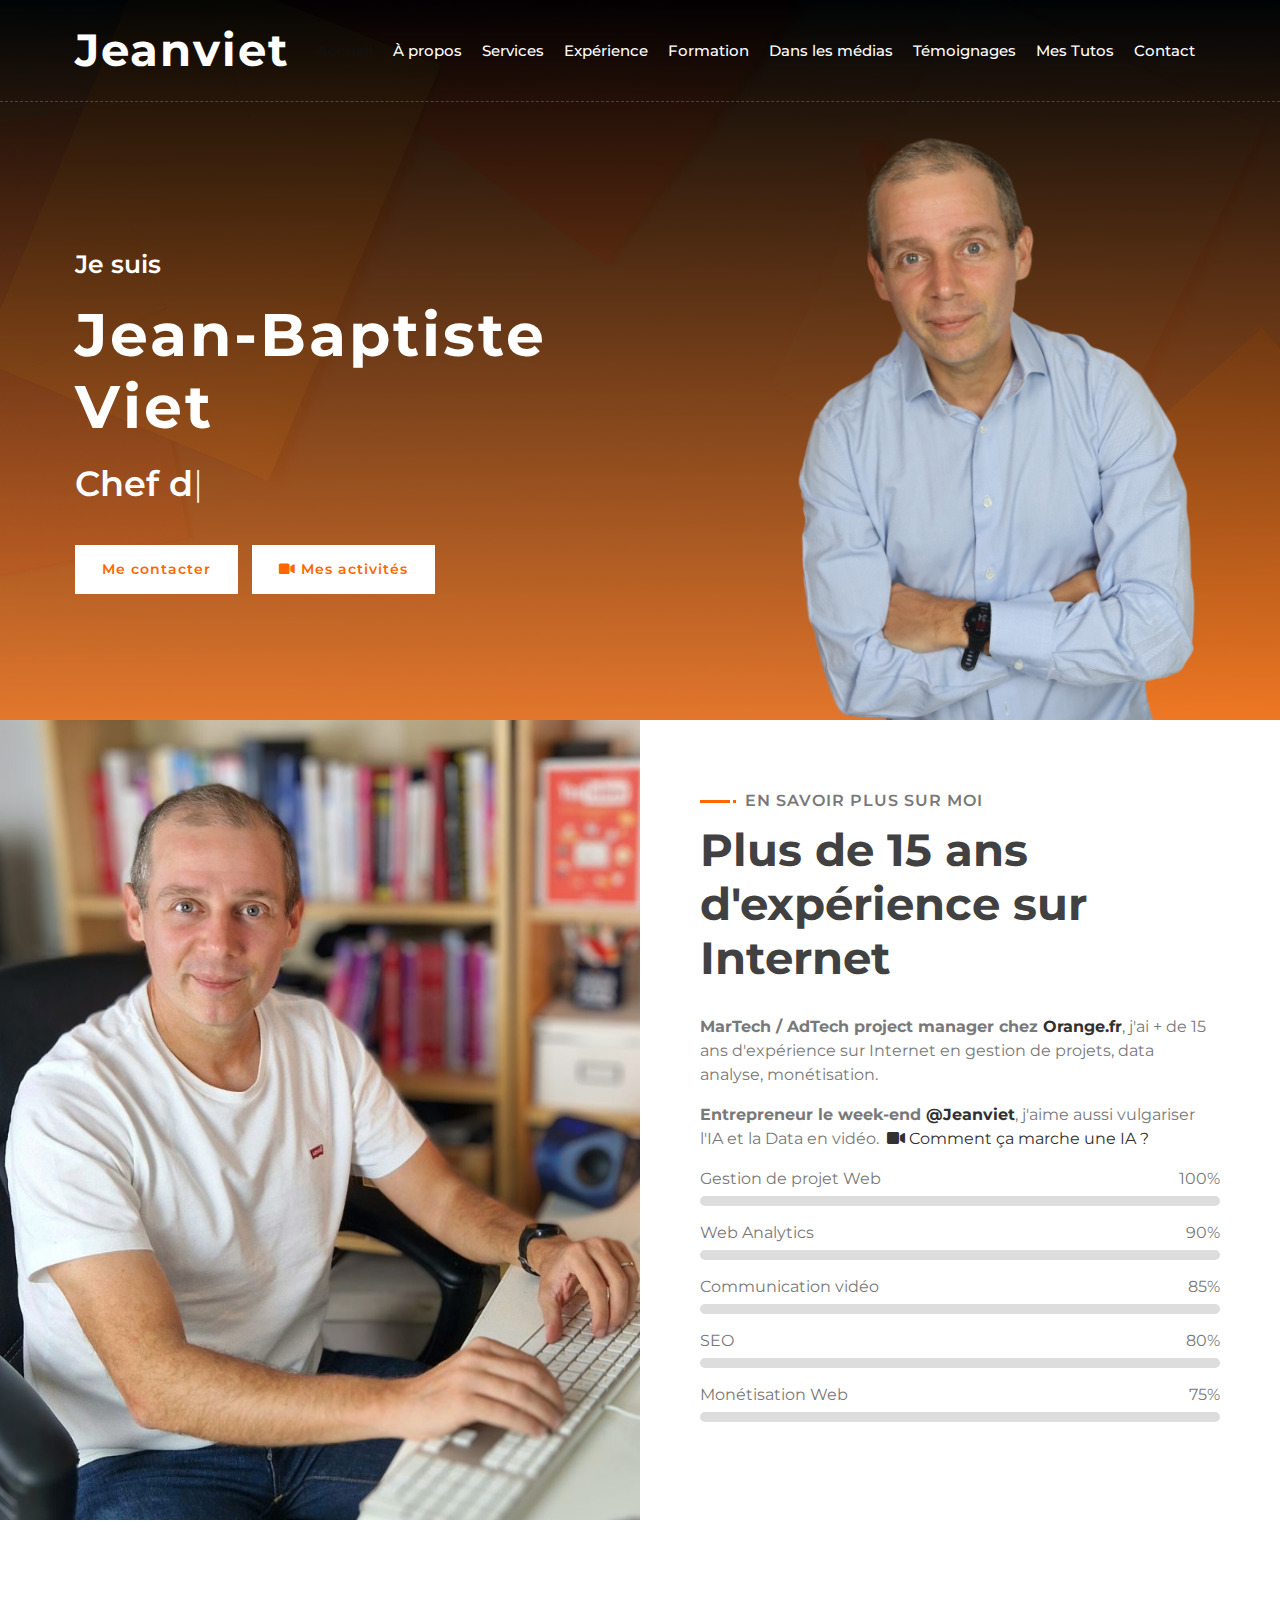
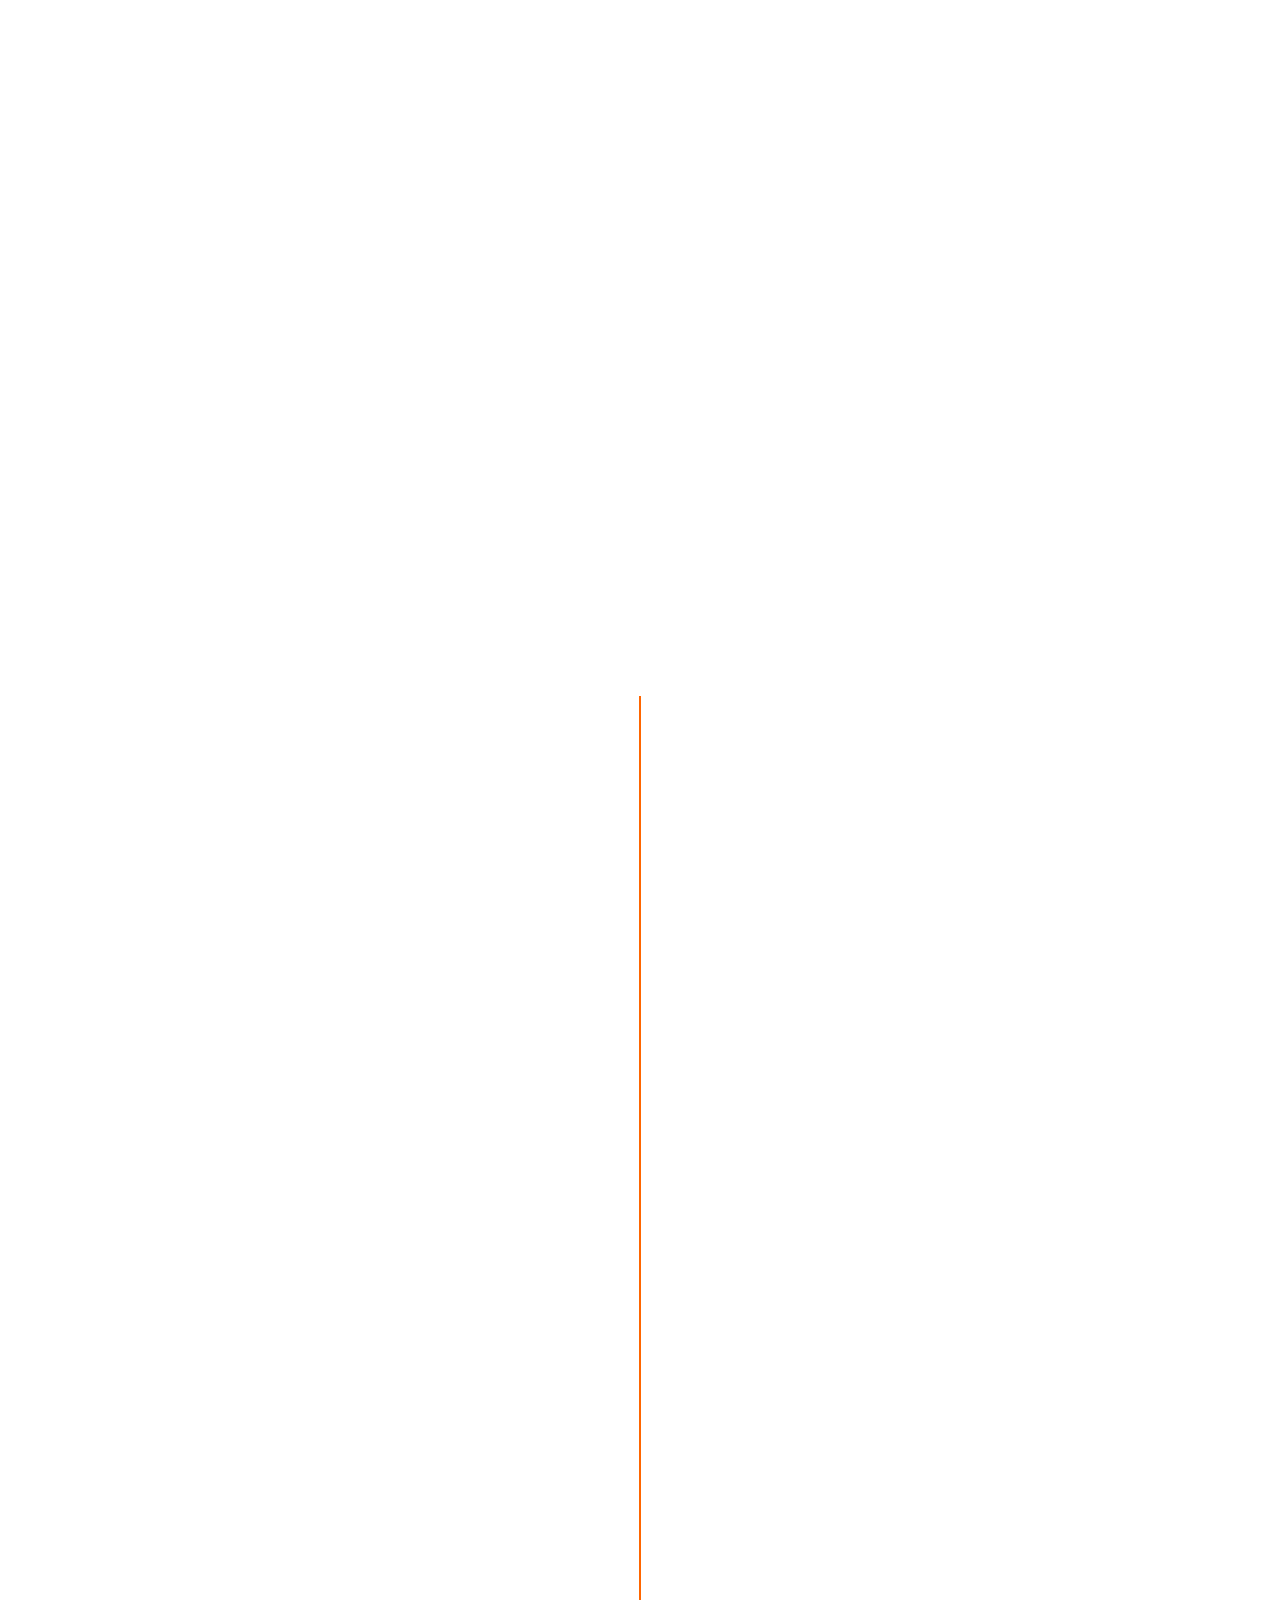
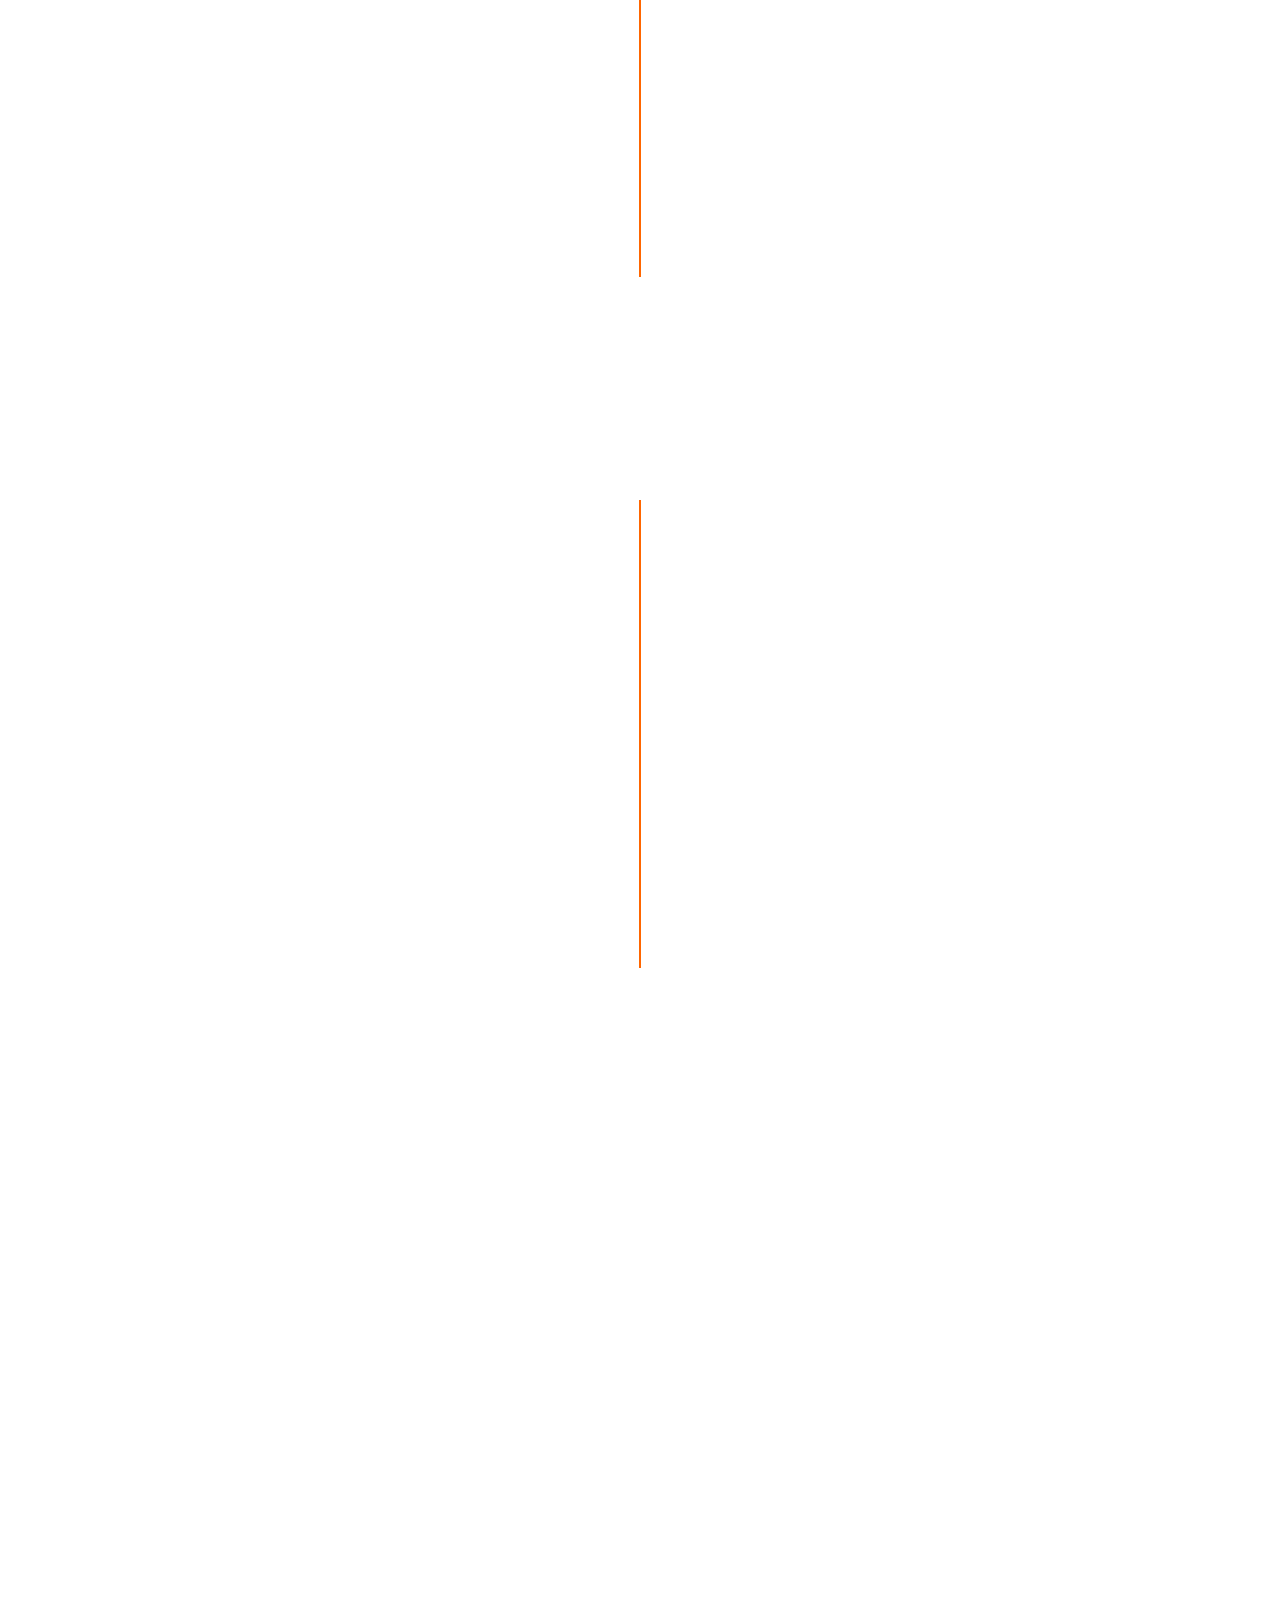
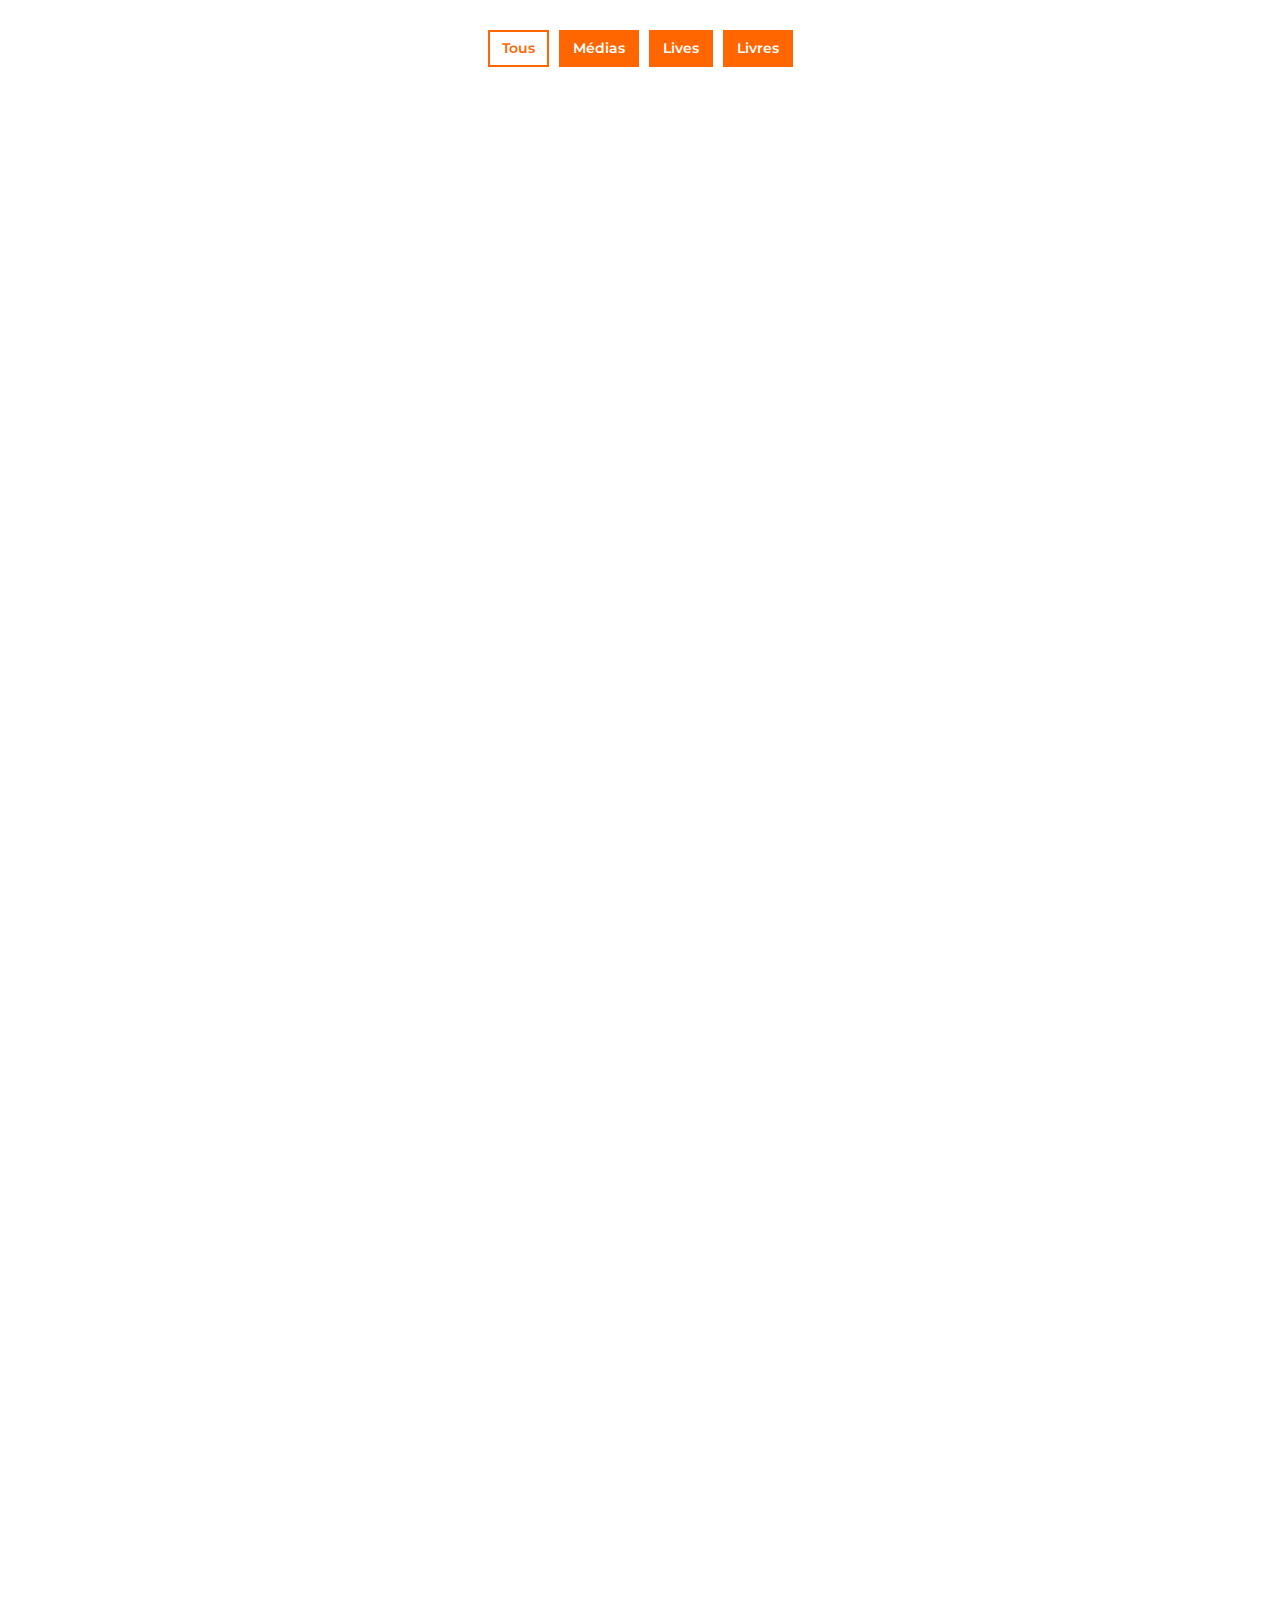
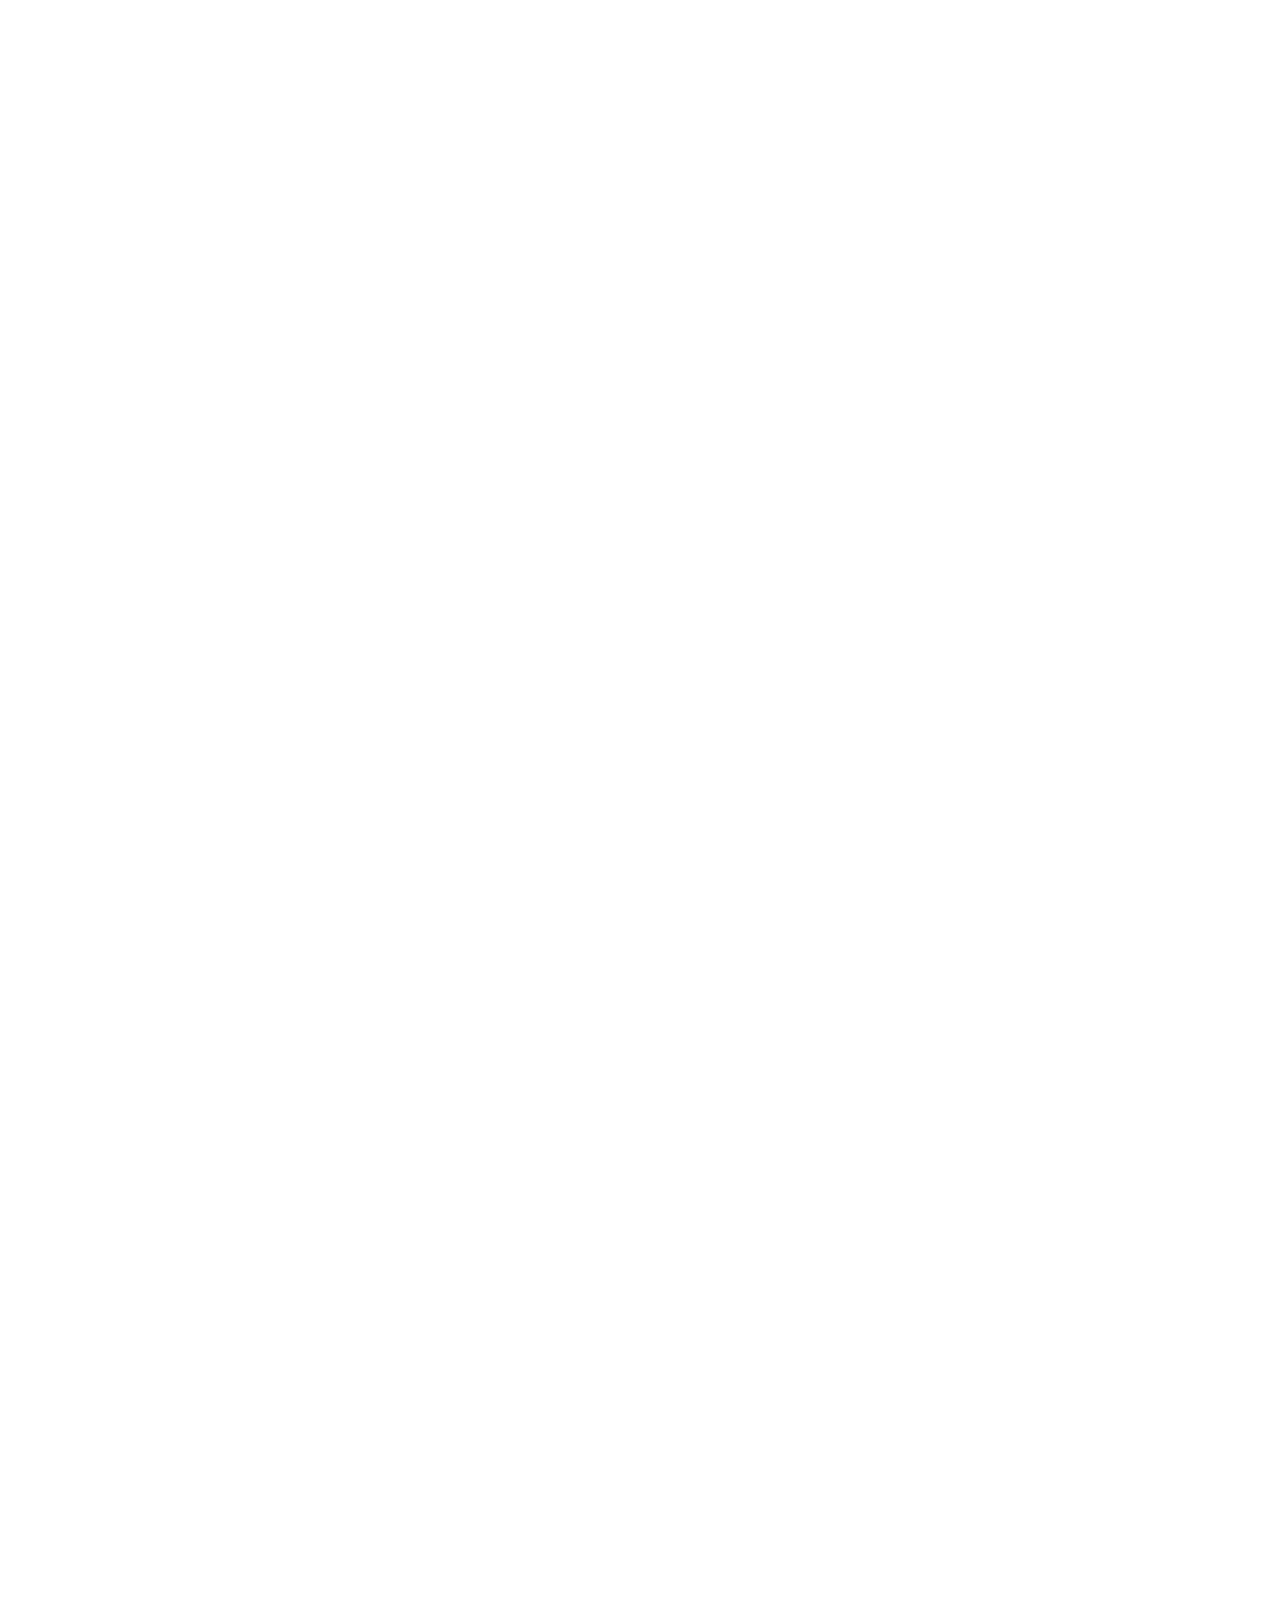
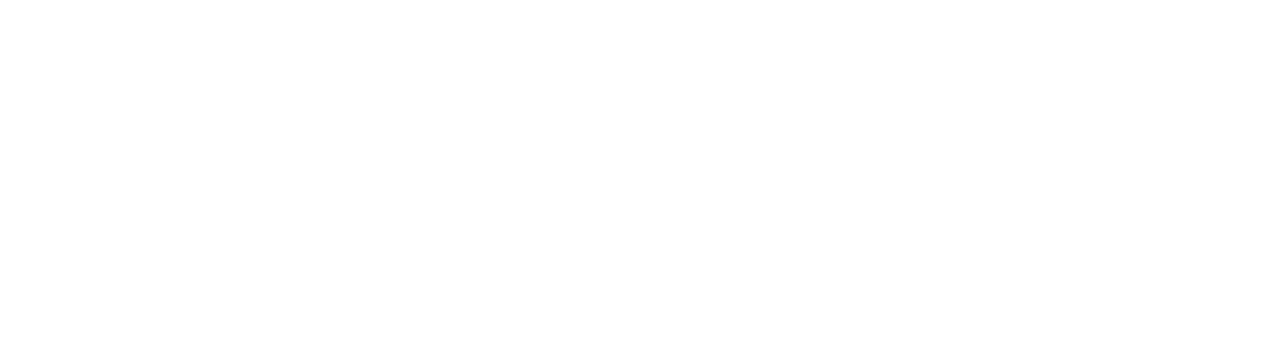
==== commit 72ea96e9: "Nouveau CV en ligne Jeanviet basé sur DevFolio" ====
--- a/index.html
+++ b/index.html
@@ -1,725 +1,741 @@
 <!DOCTYPE html>
-<html class="no-js" lang="en">
-<head>
-
-    <!--- basic page needs
-    ================================================== -->
-    <meta charset="utf-8">
-    <title>Jean-Baptiste Viet - Chef de projet Web Orange / Auteur Eyrolles</title>
-    <meta name="description" content="Chef de projet Web chez Orange le jour,
-YouTubeur, Auteur, Entrepreneur la nuit,
-15 ans d'expérience sur Internet en :
-gestion de projets , création d'audience, monétisation.">
-    <meta name="author" content="">
-
-    <!-- mobile specific metas
-    ================================================== -->
-    <meta name="viewport" content="width=device-width, initial-scale=1">
-
-    <!-- CSS
-    ================================================== -->
-    <link rel="stylesheet" href="css/styles.css">
-    <link rel="stylesheet" href="css/vendor.css">
-
-    <!-- script
-    ================================================== -->
-    <script defer src="js/vendor/fontawesome/all.min.js"></script>
-
-    <!-- favicons
-    ================================================== -->
-    <link rel="apple-touch-icon" sizes="180x180" href="apple-touch-icon.png">
-    <link rel="icon" type="image/png" sizes="32x32" href="favicon-32x32.png">
-    <link rel="icon" type="image/png" sizes="16x16" href="favicon-16x16.png">
-    <link rel="manifest" href="site.webmanifest">
-
-</head>
-
-<body id="top" class="ss-preload">
-
-
-    <!-- preloader
-    ================================================== -->
-    <div id="preloader">
-        <div id="loader"></div>
+<html lang="fr">
+    <head>
+        <meta charset="utf-8">
+        <title>Jean-Baptiste Viet - Chef de projet Web, Data Analyste, YouTubeur - Cannes (06)</title>
+        <meta content="width=device-width, initial-scale=1.0" name="viewport">
+        <meta content="Portfolio de Jean-Baptiste VIET" name="keywords">
+        <meta content="Chef de projet Web chez Orange le jour, YouTubeur, Auteur, Entrepreneur la nuit, plus de 15 ans d'expérience sur Internet en :
+        gestion de projets , data analyse, monétisation." name="description">
+        <!-- Favicon -->
+        <link href="img/favicon.ico" rel="icon">
+
+        <!-- Google Font -->
+        <link href="https://fonts.googleapis.com/css2?family=Montserrat:wght@300;400;500;600;700&display=swap" rel="stylesheet">
+
+        <!-- CSS Libraries -->
+        <link href="https://stackpath.bootstrapcdn.com/bootstrap/4.4.1/css/bootstrap.min.css" rel="stylesheet">
+        <link href="https://cdnjs.cloudflare.com/ajax/libs/font-awesome/5.10.0/css/all.min.css" rel="stylesheet">
+        <link href="lib/animate/animate.min.css" rel="stylesheet">
+        <link href="lib/owlcarousel/assets/owl.carousel.min.css" rel="stylesheet">
+        <link href="lib/lightbox/css/lightbox.min.css" rel="stylesheet">
+
+        <!-- Template Stylesheet -->
+        <link href="css/style.css" rel="stylesheet">
+    </head>
+
+    <body data-spy="scroll" data-target=".navbar" data-offset="51">
+        <!-- Nav Bar Start -->
+        <div class="navbar navbar-expand-lg bg-light navbar-light">
+            <div class="container-fluid">
+                <a href="index.html" class="navbar-brand">Jeanviet</a>
+                <button type="button" class="navbar-toggler" data-toggle="collapse" data-target="#navbarCollapse">
+                    <span class="navbar-toggler-icon"></span>
+                </button>
+
+                <div class="collapse navbar-collapse justify-content-between" id="navbarCollapse">
+                    <div class="navbar-nav ml-auto">
+                        <a href="#home" class="nav-item nav-link active">Accueil</a>
+                        <a href="#about" class="nav-item nav-link">À propos</a>
+                        <a href="#service" class="nav-item nav-link">Services</a>
+                        <a href="#experience" class="nav-item nav-link">Expérience</a>
+                        <a href="#formation" class="nav-item nav-link">Formation</a>
+                        <a href="#portfolio" class="nav-item nav-link">Dans les médias</a>
+                        <a href="#review" class="nav-item nav-link">Témoignages</a>
+                        <a href="#blog" class="nav-item nav-link">Mes Tutos</a>
+                        <a href="#contact" class="nav-item nav-link">Contact</a>
+                    </div>
+                </div>
+            </div>
+        </div>
+        <!-- Nav Bar End -->
+
+        <!-- Hero Start -->
+        <div class="hero" id="home">
+            <div class="container-fluid">
+                <div class="row align-items-center">
+                    <div class="col-sm-12 col-md-6">
+                        <div class="hero-content">
+                            <div class="hero-text">
+                                <p>Je suis</p>
+                                <h1>Jean-Baptiste Viet</h1>
+                                <h2></h2>
+                                <div class="typed-text">Chef de projet Web, Data analyste, YouTubeur Tech</div>
+                            </div>
+                            <div class="hero-btn">
+                                <a class="btn" href="mailto:jeanviet+cv@gmail.com">Me contacter</a>
+                                <a class="btn" href="#" data-toggle="modal" data-target="#videoModal0"><i class="fa fa-video"></i> Mes activités</a>  
+                                <!-- Video Modal -->
+                                <div class="modal fade" id="videoModal0" tabindex="-1" role="dialog" aria-labelledby="videoModalLabel" aria-hidden="true">
+                                    <div class="modal-dialog modal-lg" role="document">
+                                        <div class="modal-content">
+                                            <div class="modal-body">
+                                                <div class="embed-responsive embed-responsive-16by9">
+                                                    <iframe class="embed-responsive-item" src="https://www.youtube.com/embed/OiURdZ_j2x8" allowfullscreen></iframe>
+                                                </div>
+                                            </div>
+                                        </div>
+                                    </div>
+                                </div>
+                            </div>
+                        </div>
+                    </div>
+                    <div class="col-sm-12 col-md-6 d-none d-md-block">
+                        <div class="hero-image">
+                            <img src="img/jeanviet.png" alt="Image Héro">
+                        </div>
+                    </div>
+                </div>
+            </div>
+        </div>
+        <!-- Hero End -->
+
+        <!-- About Start -->
+        <div class="about wow fadeInUp" data-wow-delay="0.1s" id="about">
+            <div class="container-fluid">
+                <div class="row align-items-center">
+                    <div class="col-lg-6">
+                        <div class="about-img">
+                            <img src="img/about.jpg" alt="Image">
+                        </div>
+                    </div>
+                    <div class="col-lg-6">
+                        <div class="about-content">
+                            <div class="section-header text-left">
+                                <p>En savoir plus sur moi</p>
+                                <h2>Plus de 15 ans d'expérience sur Internet</h2>
+                            </div>
+                            <div class="about-text">
+                                <p>
+                                    <b>MarTech / AdTech project manager chez <a href="https://www.orange.fr/portail">Orange.fr</a></b>, j'ai + de 15 ans d'expérience sur Internet en gestion de projets, data analyse, monétisation.</p>
+                                    
+                                    <p><b>Entrepreneur le week-end <a href="https://jeanviet.fr/">@Jeanviet</a></b>, j'aime aussi vulgariser l'IA et la Data en vidéo.  <a class="video-link" data-toggle="modal" data-target="#videoModalia" href="#">
+                                        &nbsp;<i class="fa fa-video"></i>
+                                        Comment ça marche une IA ?
+                                    </a>
+                                </p>
+    
+                                <!-- Video Modal -->
+                                <div class="modal fade" id="videoModalia" tabindex="-1" role="dialog" aria-labelledby="videoModalLabel" aria-hidden="true">
+                                    <div class="modal-dialog modal-lg" role="document">
+                                        <div class="modal-content">
+                                            <div class="modal-body">
+                                                <div class="embed-responsive embed-responsive-16by9">
+                                                    <iframe class="embed-responsive-item" src="https://www.youtube.com/embed/BTDVXvctUdA" allowfullscreen></iframe>
+                                                </div>
+                                            </div>
+                                        </div>
+                                    </div>
+                                </div>
+
+                            </div>
+                            <div class="skills">
+                                <div class="skill-name">
+                                    <p>Gestion de projet Web</p><p>100%</p>
+                                </div>
+                                <div class="progress">
+                                    <div class="progress-bar" role="progressbar" aria-valuenow="100" aria-valuemin="0" aria-valuemax="100"></div>
+                                </div>
+                                <div class="skill-name">
+                                    <p>Web Analytics</p><p>90%</p>
+                                </div>
+                                <div class="progress">
+                                    <div class="progress-bar" role="progressbar" aria-valuenow="90" aria-valuemin="0" aria-valuemax="100"></div>
+                                </div>
+                                <div class="skill-name">
+                                    <p>Communication vidéo</p><p>85%</p>
+                                </div>
+                                <div class="progress">
+                                    <div class="progress-bar" role="progressbar" aria-valuenow="85" aria-valuemin="0" aria-valuemax="100"></div>
+                                </div>
+                                <div class="skill-name">
+                                    <p>SEO</p><p>80%</p>
+                                </div>
+                                <div class="progress">
+                                    <div class="progress-bar" role="progressbar" aria-valuenow="80" aria-valuemin="0" aria-valuemax="100"></div>
+                                </div>
+
+                                <div class="skill-name">
+                                    <p>Monétisation Web</p><p>75%</p>
+                                </div>
+                                <div class="progress">
+                                    <div class="progress-bar" role="progressbar" aria-valuenow="75" aria-valuemin="0" aria-valuemax="100"></div>
+                                </div>
+                            </div>
+                        </div>
+                    </div>
+                </div>
+            </div>
+        </div>
+        <!-- About End -->
+
+        <!-- Service Start -->
+        <div class="service" id="service">
+            <div class="container">
+                <div class="section-header text-center wow zoomIn" data-wow-delay="0.1s">
+                    <p>Mes services</p>
+                    <h2>Mes compétences</h2>
+                </div>
+                <div class="row">
+                    <div class="col-lg-6 wow fadeInUp" data-wow-delay="0.0s">
+                        <div class="service-item">
+                            <div class="service-icon">
+                                <i class="fa fa-laptop"></i>
+                            </div>
+                            <div class="service-text">
+                                <h3>Gestion de projet Web</h3>
+                                <p>
+                                    Gestion de projet Web, méthodes agiles, animation d'équipes de développement. Optimisation des solutions analytics et publicitaires, dans le respect du RGPD.
+                                </p>
+                            </div>
+                        </div>
+                    </div>
+                    <div class="col-lg-6 wow fadeInUp" data-wow-delay="0.2s">
+                        <div class="service-item">
+                            <div class="service-icon">
+                                <i class="fa fa-chart-line"></i>
+                            </div>
+                            <div class="service-text">
+                                <h3>Data Analyse</h3>
+                                <p>
+                                    Optimisation des leviers audience et business des contenus et services en ligne grâce à la data analyse.
+                                </p>
+                            </div>
+                        </div>
+                    </div>
+
+                    <div class="col-lg-6 wow fadeInUp" data-wow-delay="0.4s">
+                        <div class="service-item">
+                            <div class="service-icon">
+                                <i class="fa fa-laptop-code"></i>
+                            </div>
+                            <div class="service-text">
+                                <h3>Développement Web</h3>
+                                <p>
+                                    HTML/CSS, WordPress, Connaissances basiques en Python, Javascript, SQL
+                                </p>
+                            </div>
+                        </div>
+                    </div>
+                    <div class="col-lg-6 wow fadeInUp" data-wow-delay="0.6s">
+                        <div class="service-item">
+                            <div class="service-icon">
+                                <i class="fa fa-video"></i>
+                            </div>
+                            <div class="service-text">
+                                <h3>Création de contenus</h3>
+                                <p>
+                                    Création et Montage vidéo (Final Cut Pro, CapCut) pour YouTube et TikTok. Rédaction d'articles de blog et de livres de vulgarisation technique.  
+                            </div>
+                        </div>
+                    </div>
+                </div>
+            </div>
+        </div>
+        <!-- Service End -->
+        <!-- Experience Start -->
+        <div class="experience" id="experience">
+            <div class="container">
+                <header class="section-header text-center wow zoomIn" data-wow-delay="0.1s">
+                    <p>Mon parcours</p>
+                    <h2>Expérience professionnelle</h2>
+                </header>
+                <div class="timeline">
+                    <div class="timeline-item left wow slideInLeft" data-wow-delay="0.1s">
+                        <div class="timeline-text">
+                            <div class="timeline-date">Mars 2019 - Aujourd'hui</div>
+                            <h2>MarTech / AdTech project manager</h2>
+                            <h4>Orange.fr / Direction technique</h4>
+                            <p>
+                                Gestion de projet Web, Data analyse et animation de l'équipe de développement MarTech / AdTech (5 développeurs) d'Orange.fr (+ 23 M de VU / mois). Optimisation des solutions analytics et publicitaires leaders du marché, dans le respect du RGPD (bandeau de consentements).
+                            </p>
+                            <a class="video-link" data-toggle="modal" data-target="#videoModal" href="#">
+                                <i class="fa fa-video"></i>
+                                Regarder la vidéo
+                            </a>
+
+                            <!-- Video Modal -->
+                            <div class="modal fade" id="videoModal" tabindex="-1" role="dialog" aria-labelledby="videoModalLabel" aria-hidden="true">
+                                <div class="modal-dialog modal-lg" role="document">
+                                    <div class="modal-content">
+                                        <div class="modal-body">
+                                            <div class="embed-responsive embed-responsive-16by9">
+                                                <iframe class="embed-responsive-item" src="https://www.youtube.com/embed/pJXH0El0oAM" allowfullscreen></iframe>
+                                            </div>
+                                        </div>
+                                    </div>
+                                </div>
+                            </div>
+                        </div>
+                    </div>
+                    <div class="timeline-item right wow slideInRight" data-wow-delay="0.1s">
+                        <div class="timeline-text">
+                            <div class="timeline-date">Août 2013 - Mars 2019</div>
+                            <h2>Responsable marketing digital</h2>
+                            <h4>Annuaires en ligne Orange.fr / 118712.fr</h4>
+                            <p>
+                                Marketing produit et gestion de projets des annuaires en ligne d'Orange (4 M de VU / mois). Management d'équipe (3 chefs de produits). Acquisition de + de 1 M d'internautes grâce à l'optimisation du SEO.
+                            </p>
+                            <a class="video-link" data-toggle="modal" data-target="#videoModal2" href="#">
+                                <i class="fa fa-video"></i>
+                                Regarder la vidéo
+                            </a>
+
+                            <!-- Video Modal -->
+                            <div class="modal fade" id="videoModal2" tabindex="-1" role="dialog" aria-labelledby="videoModalLabel" aria-hidden="true">
+                                <div class="modal-dialog modal-lg" role="document">
+                                    <div class="modal-content">
+                                        <div class="modal-body">
+                                            <div class="embed-responsive embed-responsive-16by9">
+                                                <iframe class="embed-responsive-item" src="https://www.youtube.com/embed/QNTFkUlTPt0" allowfullscreen></iframe>
+                                            </div>
+                                        </div>
+                                    </div>
+                                </div>
+                            </div>
+                        </div>
+                    </div>
+                    <div class="timeline-item left wow slideInLeft" data-wow-delay="0.1s">
+                        <div class="timeline-text">
+                            <div class="timeline-date">Juin 2011 - Août 2013</div>
+                            <h2>Responsable audience et performance</h2>
+                            <h4>Portail Orange.fr</h4>
+                            <p>
+                                Optimisation des leviers audience et business des contenus et services du portail Orange.fr, en charge du plan marketing opérationnel.
+                            </p>
+                        </div>
+                    </div>
+                    <div class="timeline-item right wow slideInRight" data-wow-delay="0.1s">
+                        <div class="timeline-text">
+                            <div class="timeline-date">Janvier 2009 - Juin 2011</div>
+                            <h2>Chef de projet marketing / MOA moteur web</h2>
+                            <h4>Moteur de recherche Orange.fr / Voila.fr / LeMoteur.fr</h4>
+                            <p>
+                                Marketing produit et gestion de projets Web.
+                            </p>
+                        </div>
+                    </div>
+                    <div class="timeline-item left wow slideInLeft" data-wow-delay="0.1s">
+                        <div class="timeline-text">
+                            <div class="timeline-date">Janvier 2006 - Janvier 2009</div>
+                            <h2>Web analytics specialist</h2>
+                            <h4>Orange Advertising Network</h4>
+                            <p>
+                                Orange publicité (70 % de reach) : orange, voila, viamichelin, cityvox, sports.fr,…
+                            </p>
+                        </div>
+                    </div>
+                </div>
+            </div>
+        </div>
+        <!-- Experience End -->
+
+  <!-- Experience Start -->
+  <div class="experience" id="formation">
+    <div class="container">
+        <header class="section-header text-center wow zoomIn" data-wow-delay="0.1s">
+            <p>Mon parcours</p>
+            <h2>Formations</h2>
+        </header>
+        <div class="timeline">
+            <div class="timeline-item right wow slideInRight" data-wow-delay="0.1s">
+                <div class="timeline-text">
+                    <div class="timeline-date">2004 - 2005</div>
+                    <h2>Master 2 Commerce Electronique / Option Webmaster</h2>
+                    <h4>Université Paris XII / Val de Marne</h4>
+                    <p>Chargé de TD des cours de création de sites Web (Elèves de Licence). <b>Mémoire</b> : Les Weblogs, ampleur du phénomène et usages.
+                    <b>Stage (9 mois)</b> : Chargé d'études Audience @ Wanadoo Publicité
+                    </p>
+                </div>
+            </div>
+            <div class="timeline-item left wow slideInLeft" data-wow-delay="0.1s">
+                <div class="timeline-text">
+                    <div class="timeline-date">2002 - 2004</div>
+                    <h2>Maîtrise de Sciences de Gestion (MSG) / Option Marketing</h2>
+                    <h4>Université Paris I / Panthéon - Sorbonne</h4>
+                    <p>
+                    <b>Stage (3 mois)</b> : Assistant du Directeur de la Diffusion @ Le Point</p>
+                </div>
+            </div>
+        </div>
     </div>
-
-
-    <!-- header
-    ================================================== -->
-    <header class="s-header">
-        <div class="row s-header__nav-wrap">
-            <nav class="s-header__nav">
-                <ul>
-                    <li class="current"><a class="smoothscroll" href="#hero">Accueil</a></li>
-                    <li><a class="smoothscroll" href="#about">A Propos</a></li>
-                    <li><a class="smoothscroll" href="#resume">Mon CV</a></li>
-                    <li><a class="smoothscroll" href="#portfolio">Mes créations</a></li>
-                    <li><a class="smoothscroll" href="#testimonials">Ils parlent de moi</a></li>
-                    <li><a class="smoothscroll" href="#contact">Parlons ensemble</a></li>
-                </ul>
-            </nav>
-        </div> <!-- end row -->
+</div>
+<!-- Experience End -->
+
+
+
+        <!-- Skills Start -->
+        <div class="service" id="interet">
+            <div class="container">
+                <div class="section-header text-center wow zoomIn" data-wow-delay="0.1s">
+                    <p>Mes passions</p>
+                    <h2>Mes autres activités</h2>
+                </div>
+                <div class="row">
+                    <div class="col-lg-4 wow fadeInUp" data-wow-delay="0.0s">
+                        <div class="service-item">
+                            <div class="service-icon">
+                                <i class="fa fa-book"></i>
+                            </div>
+                            <div class="service-text">
+                                <h3>Auteur @ Eyrolles</h3>
+                                <p>
+                                    3 livres sur la création de contenus (+ de 15 K ex vendus) : #Youtubeur, #MarketingVidéo, #TousInfluenceurs. 
+                                </p>
+                            </div>
+                        </div>
+                    </div>
+                    <div class="col-lg-4 wow fadeInUp" data-wow-delay="0.2s">
+                        <div class="service-item">
+                            <div class="service-icon">
+                                <i class="fa fa-video"></i>
+                            </div>
+                            <div class="service-text">
+                                <h3>YouTubeur Tech</h3>
+                                <p>
+                                    Sur @Jeanviet (90 K abonnés, 13 M de vues), je partage des tutos dédiés à la vulgarisation informatique et à l’IA. 
+                                </p>
+                            </div>
+                        </div>
+                    </div>
+                    <div class="col-lg-4 wow fadeInUp" data-wow-delay="0.4s">
+                        <div class="service-item">
+                            <div class="service-icon">
+                                <i class="fas fa-running"></i>
+                            </div>
+                            <div class="service-text">
+                                <h3>Adepte de la course à pied</h3>
+                                <p>
+                                    3x Marathonien sur Nice - Cannes, je cours cette distance en cumulé chaque semaine pour rester en forme.
+                                </p>
+                            </div>
+                        </div>
+                    </div>
+                </div>
+            </div>
+        </div>
+        <!-- Skills End -->
+
+        <!-- Portfolio Start -->
+        <div class="portfolio" id="portfolio">
+            <div class="container">
+                <div class="section-header text-center wow zoomIn" data-wow-delay="0.1s">
+                    <p>On parle de moi</p>
+                    <h2>Dans les médias</h2>
+                </div>
+                <div class="row">
+                    <div class="col-12">
+                        <ul id="portfolio-filter">
+                            <li data-filter="*" class="filter-active">Tous</li>
+                            <li data-filter=".filter-1">Médias</li>
+                            <li data-filter=".filter-2">Lives</li>
+                            <li data-filter=".filter-3">Livres</li>
+                        </ul>
+                    </div>
+                </div>
+                <div class="row portfolio-container">
+                    <div class="col-lg-4 col-md-6 col-sm-12 portfolio-item filter-1 wow fadeInUp" data-wow-delay="0.0s">
+                        <div class="portfolio-wrap">
+                            <div class="portfolio-img">
+                                <img src="img/1.jpg" alt="Image">
+                            </div>
+                            <div class="portfolio-text">
+                                <h3>1 M de vues sur TikTok</h3>
+                                <a class="btn" href="https://entrepreneurs.lesechos.fr/developpement-entreprise/commercial-marketing/tiktok-comment-generer-1-million-de-vues-pour-se-faire-connaitre-2018486" target="_blank">+</i></a>
+                            </div>
+                        </div>
+                    </div>
+                    <div class="col-lg-4 col-md-6 col-sm-12 portfolio-item filter-1 wow fadeInUp" data-wow-delay="0.2s">
+                        <div class="portfolio-wrap">
+                            <div class="portfolio-img">
+                                <img src="img/2.jpg" alt="Image">
+                            </div>
+                            <div class="portfolio-text">
+                                <h3>Les Colis Perdus</h3>
+                                <a class="btn" href="https://www.tiktok.com/@jeanviet.fr/video/7313479496152206625?lang=fr" target="_blank">+</i></a>
+                            </div>
+                        </div>
+                    </div>
+                    <div class="col-lg-4 col-md-6 col-sm-12 portfolio-item filter-1 wow fadeInUp" data-wow-delay="0.4s">
+                        <div class="portfolio-wrap">
+                            <div class="portfolio-img">
+                                <img src="img/3.jpg" alt="Image">
+                            </div>
+                            <div class="portfolio-text">
+                                <h3>Les Blogs, pas morts !</h3>
+                                <a class="btn" href="https://www.journaldunet.com/collaboratif/1142114-non-les-blogs-ne-sont-pas-morts-ils-se-sont-professionnalises/" target="_blank">+</a>
+                            </div>
+                        </div>
+                    </div>
+                    <div class="col-lg-4 col-md-6 col-sm-12 portfolio-item filter-1 wow fadeInUp" data-wow-delay="0.6s">
+                        <div class="portfolio-wrap">
+                            <div class="portfolio-img">
+                                <img src="img/4.jpg" alt="Image">
+                            </div>
+                            <div class="portfolio-text">
+                                <h3>Tous Slasheurs</h3>
+                                <a class="btn" href="https://www.lemonde.fr/campus/article/2020/06/22/les-slasheurs-par-defaut-ou-par-choix-cherchent-leur-voie-dans-un-contexte-de-crise_6043703_4401467.html" target="_blank">+</a>
+                            </div>
+                        </div>
+                    </div>
+                    <div class="col-lg-4 col-md-6 col-sm-12 portfolio-item filter-1 wow fadeInUp" data-wow-delay="0.8s">
+                        <div class="portfolio-wrap">
+                            <div class="portfolio-img">
+                                <img src="img/5.jpg" alt="Image">
+                            </div>
+                            <div class="portfolio-text">
+                                <h3>Le buzz sur YouTube</h3>
+                                <a class="btn" href="https://atlantico.fr/article/decryptage/wiz-khalifa-bat-le-record-de-vues-sur-youtube-de-psy-et-de-son-gangnam-style--quels-sont-les-secrets-des-videos-qui-cartonnent-" target="_blank">+</a>
+                            </div>
+                        </div>
+                    </div>
+                    <div class="col-lg-4 col-md-6 col-sm-12 portfolio-item filter-2 wow fadeInUp" data-wow-delay="1s">
+                        <div class="portfolio-wrap">
+                            <div class="portfolio-img">
+                                <img src="img/6.jpg" alt="Image">
+                            </div>
+                            <div class="portfolio-text">
+                                <h3>IA & Vidéo</h3>
+                                <a class="btn" href="https://www.youtube.com/watch?v=begb_qDtHIs" target="_blank">+</a>
+                            </div>
+                        </div>
+                    </div>
+                    <div class="col-lg-4 col-md-6 col-sm-12 portfolio-item filter-2 wow fadeInUp" data-wow-delay="1.2s">
+                        <div class="portfolio-wrap">
+                            <div class="portfolio-img">
+                                <img src="img/7.jpg" alt="Image">
+                            </div>
+                            <div class="portfolio-text">
+                                <h3>TikTok, Insta, Linkedin</h3>
+                                <a class="btn" href="https://www.youtube.com/watch?v=Lwm0OHdbdrM" target="_blank">+</a>
+                            </div>
+                        </div>
+                    </div>
+                    <div class="col-lg-4 col-md-6 col-sm-12 portfolio-item filter-3 wow fadeInUp" data-wow-delay="1.4s">
+                        <div class="portfolio-wrap">
+                            <div class="portfolio-img">
+                                <img src="img/8.jpg" alt="Image">
+                            </div>
+                            <div class="portfolio-text">
+                                <h3>Tous Influenceurs</h3>
+                                <a class="btn" href="https://www.youtube.com/live/fGBE7QcQfi0?si=8_ah5XTzk3waeAcN&t=67" target="_blank">+</a>
+                            </div>
+                        </div>
+                    </div>
+                    <div class="col-lg-4 col-md-6 col-sm-12 portfolio-item filter-2 wow fadeInUp" data-wow-delay="1.6s">
+                        <div class="portfolio-wrap">
+                            <div class="portfolio-img">
+                                <img src="img/9.jpg" alt="Image">
+                            </div>
+                            <div class="portfolio-text">
+                                <h3>VivaTech, Tous Médias</h3>
+                                <a class="btn" href="https://www.widoobiz.com/2019/05/20/viva-technology-2019-revivez-les-emissions-en-direct/" target="_blank">+</a>
+                            </div>
+                        </div>
+                    </div>
+                    <div class="col-lg-4 col-md-6 col-sm-12 portfolio-item filter-3 wow fadeInUp" data-wow-delay="1.8s">
+                        <div class="portfolio-wrap">
+                            <div class="portfolio-img">
+                                <img src="img/10.jpg" alt="Image">
+                            </div>
+                            <div class="portfolio-text">
+                                <h3>Foire du Livre BXL</h3>
+                                <a class="btn" href="https://www.youtube.com/watch?v=m3WWHMo0l3Q" target="_blank">+</a>
+                            </div>
+                        </div>
+                    </div>
+                    <div class="col-lg-4 col-md-6 col-sm-12 portfolio-item filter-3 wow fadeInUp" data-wow-delay="2s">
+                        <div class="portfolio-wrap">
+                            <div class="portfolio-img">
+                                <img src="img/11.jpg" alt="Image">
+                            </div>
+                            <div class="portfolio-text">
+                                <h3>Livre YouTubeur</h3>
+                                <a class="btn" href="https://www.trucsdeblogueuse.com/comment-devenir-youtubeur-livre-jean-baptiste-viet/" target="_blank">+</a>
+                            </div>
+                        </div>
+                    </div>
+                    <div class="col-lg-4 col-md-6 col-sm-12 portfolio-item filter-3 wow fadeInUp" data-wow-delay="2.2s">
+                        <div class="portfolio-wrap">
+                            <div class="portfolio-img">
+                                <img src="img/12.jpg" alt="Image">
+                            </div>
+                            <div class="portfolio-text">
+                                <h3>Labo de l'édition</h3>
+                                <a class="btn" href="https://www.youtube.com/watch?v=emgHh7csmWg" target="_blank">+</a>
+                            </div>
+                        </div>
+                    </div>
+
+                </div>
+            </div>
+        </div>
+        <!-- Portfolio End -->
         
-        <a class="s-header__menu-toggle" href="#0" title="Menu">
-            <span class="s-header__menu-icon"></span>
-        </a>
-    </header> <!-- end s-header -->
-
-
-    <!-- hero
-    ================================================== -->
-    <section id="hero" class="s-hero target-section">
-
-        <div class="s-hero__bg rellax" data-rellax-speed="-7"></div>
-
-        <div class="row s-hero__content">
-            <div class="column">
-
-                <div class="s-hero__content-about">
-
-                    <h1>Jean-Baptiste Viet</h1>
-
-                    <h3>
-                Chef de projet Web chez Orange le jour,
-YouTubeur, Auteur, Entrepreneur la nuit,
-15 ans d'expérience sur Internet en :
-gestion de projets , création d'audience, monétisation. <a class="smoothscroll" href="#about">Vous souhaitez</a>
-                    en savoir plus <a class="smoothscroll" href="#about">sur moi ?</a>.
-                    </h3>
-
-                    <div class="s-hero__content-social">
-
-            <a href="https://www.youtube/user/jeanviet"><i class="fab fa-youtube" aria-hidden="true"></i></a>
-
-
-                        <a href="https://www.twitter.com/jeanviet"><i class="fab fa-twitter" aria-hidden="true"></i></a>
-                        <a href="https://www.instagram.com/jeanviet" ><i class="fab fa-instagram" aria-hidden="true"></i></a>
-                        <a href="https://www.linkedin.com/in/jeanviet"><i class="fab fa-linkedin" aria-hidden="true"></i></a>
-                    </div>
-
-                </div> <!-- end s-hero__content-about -->
-
-            </div>
-        </div> <!-- s-hero__content -->
-
-        <div class="s-hero__scroll">
-            <a href="#about" class="s-hero__scroll-link smoothscroll">
-                <span class="scroll-arrow">
-                    <svg xmlns="http://www.w3.org/2000/svg" width="24" height="24" viewBox="0 0 24 24" style="fill:rgba(0, 0, 0, 1);transform:;-ms-filter:"><path d="M18.707 12.707L17.293 11.293 13 15.586 13 6 11 6 11 15.586 6.707 11.293 5.293 12.707 12 19.414z"></path></svg>
-                </span>
-                <span class="scroll-text">Allez en bas</span>
-            </a>
-        </div> <!-- s-hero__scroll -->
-
-    </section> <!-- end s-hero -->
-
-
-    <!-- about
-    ================================================== -->
-    <section id="about" class="s-about target-section">
-
-        <div class="row">
-            <div class="column large-3 tab-12">
-                <img class="s-about__pic" src="images/avatars/jeanviet.jpg" alt="">
-            </div>
-            <div class="column large-9 tab-12 s-about__content">
-                <h3>A propos de moi</h3>
-                <p>
-Jean-Baptiste Viet compte plus de 15 ans d'expérience sur Internet en gestion de projets, création d'audience, monétisation. Chef de projet Web au portail Orange.fr, Il édite également un blog (Jeanviet.info), une chaîne YouTube et est l'auteur de plusieurs ouvrages de vulgarisation marketing et informatique : Marketing Vidéo (2019, Eyrolles), YouTubeur (2016, Eyrolles), Autoéditeur (2015), BlogBuster (2014)
-                </p>
-
-                                <div class="video-container">
-                <iframe width="560" height="315" src="https://www.youtube.com/embed/BgnTdyMk8vY" title="YouTube video player" frameborder="0" allow="accelerometer; autoplay; clipboard-write; encrypted-media; gyroscope; picture-in-picture" allowfullscreen></iframe>                
-                </div>
-
-
-        </div> <!-- end row -->
-
-    </section> <!-- end s-about -->
-
-
-    <!-- resume
-    ================================================== -->
-    <section id="resume" class="s-resume target-section">
+                <!-- Testimonial Start -->
+                <div class="testimonial wow fadeInUp" data-wow-delay="0.1s" id="review">
+                    <div class="container">
+                        <div class="testimonial-icon">
+                            <i class="fa fa-quote-left"></i>
+                        </div>
+                        <div class="owl-carousel testimonials-carousel">
+                            <div class="testimonial-item">
+                                <div class="testimonial-img">
+                                    <img src="img/jacques.jpg" alt="Image">
+                                </div>
+                                <div class="testimonial-text">
+                                    <p>
+                                        Jean Baptiste possède une rare capacité d'analyse des métriques du web, doublée d'une connaissance pratique SEO/SMO acquise a la fois par ses propres expériences et par la maitrise au quotidien des stats d'un des plus important site web français. Au delà, il a toujours été une force de proposition tactique et stratégique sur ces points pour les équipes qu'il soutenait</p>
+                                    <h3>Jacques Thieck</h3>
+                                    <h4> Directeur Outils Digitaux et Enablers chez Orange</h4>
+                                </div>
+                            </div>
+                            <div class="testimonial-item">
+                                <div class="testimonial-img">
+                                    <img src="img/olivier.jpg" alt="Image">
+                                </div>
+                                <div class="testimonial-text">
+                                    <p>
+                                        Je connais l'auteur depuis 2007, m'occupant à l'époque du référencement du portail orange.fr, son employeur. Je suis venu à plusieurs reprises faire des formations SEO chez Orange et nous avons tout de suite sympathisé. A vrai dire, je me demande qui ne pourrait pas trouver Jean-Baptiste sympa, tellement il a toujours envie de partager ses bons tuyaux, son expérience ;-)   </p>
+                                    <h3>Olivier Duffez</h3>
+                                    <h4>Consultant SEO, créateur de WebRankInfo.com</h4>
+                                </div>
+                            </div>
+                            <div class="testimonial-item">
+                                <div class="testimonial-img">
+                                    <img src="img/erle.jpg" alt="Image">
+                                </div>
+                                <div class="testimonial-text">
+                                    <p>
+                                        Travailler aux côtés de Jean-Baptiste Viet est très intéressant et formateur. Son approche du référencement est moderne, ce qui est forcément un plus dans une stratégie SEO. Il est passionné et rigoureux tout en restant à l'écoute des préoccupations de ses interlocuteurs. Bravo pour cet état d'esprit et merci pour ta disponibilité. </p>
+                                    <h3>Erlé Alberton</h3>
+                                    <h4>Développeur SEO Orange.fr / Voila.fr</h4>
+                                </div>
+                            </div>
+                        </div>
+                    </div>
+                </div>
+                <!-- Testimonial End -->
+
+        <!-- Blog Start -->
+        <div class="blog" id="blog">
+            <div class="container">
+                <div class="section-header text-center wow zoomIn" data-wow-delay="0.1s">
+                    <p>Mes tutoriels</p>
+                    <h2>IA, Dev & Data Analyse</h2>
+                </div>
+                <div class="row">
+                    <div class="col-lg-6">
+                        <div class="blog-item wow fadeInUp" data-wow-delay="0.1s">
+                            <div class="blog-img">
+                                <img src="https://jeanviet.fr/wp-content/uploads/2023/01/apprendre-python.jpg" alt="Blog">
+                            </div>
+                            <div class="blog-text">
+                                <h2>Apprendre le langage Python</h2>
+                                <div class="blog-meta">
+                                    <p><i class="far fa-user"></i>Jean-Baptiste Viet</p>
+                                    <p><i class="far fa-list-alt"></i>Dev Web</p>
+                                    <p><i class="far fa-calendar-alt"></i>25-Jan-2023</p>
+                                </div>
+                                <p>
+                                    Apprenez à coder des projets en Python grâce à ChatGPT. Découvrez le tutoriel vidéo.
+                                </p>
+                                <a class="btn" href="https://jeanviet.fr/apprendre-python-gratuitement/" target="_blank">Voir le tuto<i class="fa fa-angle-right"></i></a>
+                            </div>
+                        </div>
+                    </div>
+                    <div class="col-lg-6">
+                        <div class="blog-item wow fadeInUp" data-wow-delay="0.3s">
+                            <div class="blog-img">
+                                <img src="https://jeanviet.fr/wp-content/uploads/2023/07/code-interpreter-chatgpt4.jpg" alt="Blog">
+                            </div>
+                            <div class="blog-text">
+                                <h2>L'Analyse de Données dans ChatGPT</h2>
+                                <div class="blog-meta">
+                                    <p><i class="far fa-user"></i>Jean-Baptiste Viet</p>
+                                    <p><i class="far fa-list-alt"></i>Data Analyse</p>
+                                    <p><i class="far fa-calendar-alt"></i>09-Juil-2023</p>
+                                </div>
+                                <p>
+                                    Comment utiliser ChatGPT pour analyser des données ? Découvrez le tutoriel vidéo.
+                                </p>
+                                <a class="btn" href="https://jeanviet.fr/code-interpreter-chatgpt/" target="_blank">Voir le tuto<i class="fa fa-angle-right"></i></a>
+                            </div>
+                        </div>
+                    </div>
+                </div>
+            </div>
+        </div>
+        <!-- Blog End -->
+
+         <!-- Banner Start -->
+         <div class="banner wow zoomIn" data-wow-delay="0.1s" id="contact">
+            <div class="container">
+                <div class="section-header text-center">
+                    <p>Restons en contact</p>
+                    <h2>jeanviet <span>(at)</span> gmail <span>(at)</span>com</h2>
+                </div>
+                <div class="container banner-text">
+                    <p>
+                        Seul on va plus vite, ensemble on va plus loin ! Contactez-moi si vous avez besoin d'aide sur un projet web/vidéo/livresque perso ou pro, je serais ravi de vous donner un coup de main.
+                    </p>
+                    <a class="btn" href="mailto:jeanviet+cv@gmail.com">Contactez-moi ici</a>
+                </div>
+            </div>
+        </div>
+        <!-- Banner End -->
         
-        <div class="row s-resume__section">
-            <div class="column large-3 tab-12">
-                <h3 class="section-header-allcaps">Côté Pro</h3>
-            </div>
-            <div class="column large-9 tab-12">
-                <div class="resume-block">
-
-                    <div class="resume-block__header">
-                        <h4 class="h3">Orange.fr</h4>
-                        <p class="resume-block__header-meta">
-                            <span>Chef de projet technique</span> 
-                            <span class="resume-block__header-date">
-                                Mars 2019 - Aujourd'hui
-                            </span>
-                        </p>
-                    </div>
-
-                    <p>
-Au sein de la direction technique d'Orange France (Digital Experiences Factory), je m'occupe de la bonne intégration et de la bonne utilisation des outils de Web Analytics, A/B Testing, Tag management, CMP des sites et applications Orange.
-                    </p>
-
-                           <div class="video-container">
-                <iframe width="560" height="315" src="https://www.youtube.com/embed/vhsICKnF50c" title="YouTube video player" frameborder="0" allow="accelerometer; autoplay; clipboard-write; encrypted-media; gyroscope; picture-in-picture" allowfullscreen></iframe>             
-                </div>
-
-
-
-                               <div class="video-container">
-                <iframe width="560" height="315" src="https://www.youtube.com/embed/In6cyOWDCwU" title="YouTube video player" frameborder="0" allow="accelerometer; autoplay; clipboard-write; encrypted-media; gyroscope; picture-in-picture" allowfullscreen></iframe>                
-                </div>
-
-
-                </div> <!-- end resume-block -->
-
-                <div class="resume-block">
-
-                    <div class="resume-block__header">
-                        <h4 class="h3">118712.fr</h4>
-                        <p class="resume-block__header-meta">
-                            <span>Responsable Marketing Digital</span> 
-                            <span class="resume-block__header-date">
-                                Août 2013 - Février 2019
-                            </span>
-                        </p>
-                    </div>
-
-                    <p>
-Marketing produit et gestion de projets des annuaires en ligne d'Orange sur Internet, mobile, tablette. Management d'équipe (3 chefs de produits), acquisition de trafic, optimisation des revenus publicitaires.
-                    </p>
-
-
-                           <div class="video-container">
-                <iframe width="560" height="315" src="https://www.youtube.com/embed/QNTFkUlTPt0" title="YouTube video player" frameborder="0" allow="accelerometer; autoplay; clipboard-write; encrypted-media; gyroscope; picture-in-picture" allowfullscreen></iframe>             
-                </div>
-
-
-
-                </div> <!-- end resume-block -->
-            </div>
-        </div> <!-- s-resume__section -->
-
-
-        <div class="row s-resume__section">
-            <div class="column large-3 tab-12">
-                <h3 class="section-header-allcaps">Côté Ecoles</h3>
-            </div>
-            <div class="column large-9 tab-12">
-                <div class="resume-block">
-
-                    <div class="resume-block__header">
-                        <h4 class="h3">Univeristé Paris XII / Val de Marne</h4>
-                        <p class="resume-block__header-meta">
-                            <span>Master 2 E-Commerce / Option Webmaster</span> 
-                            <span class="resume-block__header-date">
-                                2004 - 2005
-                            </span>
-                        </p>
-                    </div>
-
-                    <p>
-                 Chargé de TD des cours de création de sites Web (Elèves de Licence). Mémoire : Les Weblogs, ampleur du phénomène et usages.
-                    </p>
-
-                </div> <!-- end resume-block -->
-
-                <div class="resume-block">
-
-                    <div class="resume-block__header">
-                        <h4 class="h3">Université Paris I / Panthéon Sorbonne</h4>
-                        <p class="resume-block__header-meta">
-                            <span>Maîtrise de Sciences de Gestion (MSG) / Option Marketing</span> 
-                            <span class="resume-block__header-date">
-                                2002 - 2004
-                            </span>
-                        </p>
-                    </div>
-
-                    <p>
-Mémoire Marketing : Motivations, attitudes, comportements des seniors en matière de voyage.
-                    </p>
-
-                </div> <!-- end resume-block -->
-            </div>
-        </div> <!-- s-resume__section -->
-
-
-        <div class="row s-resume__section">
-            <div class="column large-3 tab-12">
-                <h3 class="section-header-allcaps">Ce que je sais faire</h3>
-            </div>
-            <div class="column large-9 tab-12">
-                <div class="resume-block">
-
-                    <p>
-                  Chef de projet Web, youtubeur, auteur, blogueur et entrepreneur, je suis très sensible à ces problématiques dans mes activités au quotidien : gestion de projet, ergonomie, design, HTML, analytics, référencement naturel, community management, montage vidéo, création d'entreprise, droit d'Internet, publicité en ligne
-                    </p>
-
-                    <ul class="skill-bars-fat">
-                        <li>
-                        <div class="progress percent90"></div>
-                        <strong>Web Analytics</strong>
-                        </li>
-                        <li>
-                        <div class="progress percent80"></div>
-                        <strong>SEO</strong>
-                        </li>
-                        <li>
-                        <div class="progress percent70"></div>
-                        <strong>Publicité en ligne</strong>
-                        </li>
-                        <li>
-                        <div class="progress percent90"></div>
-                        <strong>Gestion de projet</strong>
-                        </li>
-                        <li>
-                        <div class="progress percent80"></div>
-                        <strong>Montage vidéo</strong>
-                        </li>
-                        <li>
-                        <div class="progress percent50"></div>
-                        <strong>HTML / CSS</strong>
-                        </li>
-                    </ul>
-
-                </div> <!-- end resume-block -->
-
-            </div>
-        </div> <!-- s-resume__section -->
-
-    </section> <!-- end s-resume -->
-
-
-    <!-- portfolio
-    ================================================== -->
-    <section id="portfolio" class="s-portfolio target-section">
-
-        <div class="row s-portfolio__header">
-            <div class="column large-12">
-                <h3>Mes créations / ouils créatifs</h3>
-            </div>
-        </div>
-
-        <div class="row collapse block-large-1-4 block-medium-1-3 block-tab-1-2 block-500-stack folio-list">
-
-            <div class="column folio-item">
-                <a href="#modal-01" class="folio-item__thumb">
-                    <img src="images/portfolio/1.jpg" 
-                         alt="">
-                </a>
-            </div> <!-- end folio-item -->
-
-            <div class="column folio-item">
-                <a href="#modal-02" class="folio-item__thumb">
-                    <img src="images/portfolio/2.jpg" 
-                          alt="">
-                </a>
-            </div> <!-- end folio-item -->
-
-            <div class="column folio-item">
-                <a href="#modal-03" class="folio-item__thumb">
-                    <img src="images/portfolio/3.jpg" 
-                      alt="">
-                </a>
-            </div> <!-- end folio-item -->
-
-            <div class="column folio-item">
-                <a href="#modal-04" class="folio-item__thumb">
-                    <img src="images/portfolio/4.jpg" 
-                          alt="">
-                </a>
-            </div> <!-- end folio-item -->
-
-            <div class="column folio-item">
-                <a href="#modal-05" class="folio-item__thumb">
-                    <img src="images/portfolio/5.jpg" 
-                     alt="">
-                </a>
-            </div> <!-- end folio-item -->
-
-            <div class="column folio-item">
-                <a href="#modal-06" class="folio-item__thumb">
-                    <img src="images/portfolio/6.jpg" 
-                        alt="">
-                </a>
-            </div> <!-- end folio-item -->
-
-            <div class="column folio-item">
-                <a href="#modal-07" class="folio-item__thumb">
-                    <img src="images/portfolio/7.jpg" 
-                       alt="">
-                </a>
-            </div> <!-- end folio-item -->
-
-            <div class="column folio-item">
-                <a href="#modal-08" class="folio-item__thumb">
-                    <img src="images/portfolio/8.jpg" 
-                     alt="">
-                </a>
-            </div> <!-- end folio-item -->
-
-                        <div class="column folio-item">
-                <a href="#modal-09" class="folio-item__thumb">
-                    <img src="images/portfolio/9.jpg" 
-                     alt="">
-                </a>
-            </div> <!-- end folio-item -->
-
-
-        </div> <!-- end folio-list -->
-
-
-        <!-- Modal Templates Popup
-        =========================================================== -->
-        <div id="modal-01" hidden>
-            <div class="modal-popup">
-                <img src="images/portfolio/1.jpg" alt="" />
-    
-                <div class="modal-popup__desc">
-                    <h5>Droplet</h5>
-                    <p>Odio soluta enim quos sit asperiores rerum rerum repudiandae cum. Vel voluptatem alias qui assumenda iure et expedita voluptatem. Ratione officiis quae.</p>
-                    <ul class="modal-popup__cat">
-                        <li>Branding</li>
-                        <li>Product Design</li>
-                    </ul>
-                </div>
-    
-               
-            </div>
-        </div> <!-- end modal -->
-
-        <div id="modal-02" hidden>
-            <div class="modal-popup">
-                <img src="images/portfolio/2.jpg" alt="" />
-    
-                <div class="modal-popup__desc">
-                    <h5>The Lamp</h5>
-                    <p>Proin gravida nibh vel velit auctor aliquet. Aenean sollicitudin, lorem quis bibendum auctor, nisi elit consequat ipsum, nec sagittis sem nibh id elit.</p>
-                    <ul class="modal-popup__cat">
-                        <li>Branding</li>
-                    </ul>
-                </div>
-    
-            
-            </div>
-        </div> <!-- end modal -->
-
-        <div id="modal-03" hidden>
-            <div class="modal-popup">
-                <img src="images/portfolio/3.jpg" alt="" />
-    
-                <div class="modal-popup__desc">
-                    <h5>Minimalismo</h5>
-                    <p>Exercitationem reprehenderit quod explicabo consequatur aliquid ut magni ut. Deleniti quo corrupti illum velit eveniet ratione necessitatibus ipsam mollitia.</p>
-                    <ul class="modal-popup__cat">
-                        <li>Product Design</li>
-                    </ul>
-                </div>
-    
-                <a href="https://www.behance.net/" class="modal-popup__details">Project link</a>
-            </div>
-        </div> <!-- end modal -->
-
-        <div id="modal-04" hidden>
-            <div class="modal-popup">
-                <img src="images/portfolio/4.jpg" alt="" />
-    
-                <div class="modal-popup__desc">
-                    <h5>Shutterbug</h5>
-                    <p>Dolores velit qui quos nobis. Aliquam delectus voluptas quos possimus non voluptatem voluptas voluptas. Est doloribus eligendi porro doloribus voluptatum.</p>
-                    <ul class="modal-popup__cat">
-                        <li>E-Commerce</li>
-                    </ul>
-                </div>
-    
-                <a href="https://www.behance.net/" class="modal-popup__details">Project link</a>
-            </div>
-        </div> <!-- end modal -->
-
-        <div id="modal-05" hidden>
-            <div class="modal-popup">
-
-                <img src="images/portfolio/5.jpg" alt="" />
-    
-                <div class="modal-popup__desc">
-                    <h5>Fuji</h5>
-                    <p>Proin gravida nibh vel velit auctor aliquet. Aenean sollicitudin, lorem quis bibendum auctor, nisi elit consequat ipsum, nec sagittis sem nibh id elit.</p>
-                    <ul class="modal-popup__cat">
-                        <li>Product Design</li>
-                    </ul>
-                </div>
-    
-                <a href="https://www.behance.net/" class="modal-popup__details">Project link</a>
-            </div>
-        </div> <!-- end modal -->
-
-        <div id="modal-06" hidden>
-            <div class="modal-popup">
-                <img src="images/portfolio/6.jpg" alt="" />
-    
-                <div class="modal-popup__desc">
-                    <h5>Skaterboy</h5>
-                    <p>Quisquam vel libero consequuntur autem voluptas. Qui aut vero. Omnis fugit mollitia cupiditate voluptas. Aenean sollicitudin, lorem quis bibendum auctor.</p>
-                    <ul class="modal-popup__cat">
-                        <li>Branding</li>
-                        <li>Product Design</li>
-                    </ul>
-                </div>
-    
-                <a href="https://www.behance.net/" class="modal-popup__details">Project link</a>
-            </div>
-        </div> <!-- end modal -->
-
-        <div id="modal-07" hidden>
-            <div class="modal-popup">
-                <img src="images/portfolio/7.jpg" alt="" />
-    
-                <div class="modal-popup__desc">
-                    <h5>Rucksack</h5>
-                    <p>Odio soluta enim quos sit asperiores rerum rerum repudiandae cum. Vel voluptatem alias qui assumenda iure et expedita voluptatem. Ratione officiis quae.</p>
-                    <ul class="modal-popup__cat">
-                        <li>Branding</li>
-                        <li>Product Design</li>
-                    </ul>
-                </div>
-    
-                <a href="https://www.behance.net/" class="modal-popup__details">Project link</a>
-            </div>
-        </div> <!-- end modal -->
-
-        <div id="modal-08" hidden>
-            <div class="modal-popup">
-                <img src="images/portfolio/8.jpg" alt="" />
-    
-                <div class="modal-popup__desc">
-                    <h5>Sand Dunes</h5>
-                    <p>Proin gravida nibh vel velit auctor aliquet. Aenean sollicitudin, lorem quis bibendum auctor, nisi elit consequat ipsum, nec sagittis sem nibh id elit.</p>
-                    <ul class="modal-popup__cat">
-                        <li>Web Design</li>
-                    </ul>
-                </div>
-    
-                <a href="https://www.behance.net/" class="modal-popup__details">Project link</a>
-            </div>
-        </div> <!-- end modal -->
-
-
-                <div id="modal-09" hidden>
-            <div class="modal-popup">
-                <img src="images/portfolio/9.jpg" alt="" />
-    
-                <div class="modal-popup__desc">
-                    <h5>Sand Dunes</h5>
-                    <p>Proin gravida nibh vel velit auctor aliquet. Aenean sollicitudin, lorem quis bibendum auctor, nisi elit consequat ipsum, nec sagittis sem nibh id elit.</p>
-                    <ul class="modal-popup__cat">
-                        <li>Web Design</li>
-                    </ul>
-                </div>
-    
-                <a href="https://www.behance.net/" class="modal-popup__details">Project link</a>
-            </div>
-        </div> <!-- end modal -->
-
-            
-
-
-    </section> <!-- end s-portfolio -->
-
-
-    <!-- CTA
-    ================================================== -->
-    <section class="s-cta">
-
-        <div class="row">
-            <div class="column">
-                <h3 class="h2 section-desc">
-                    Envie de devenir YouTubeur ?
-                </h3>
-            </div>
-        </div> <!-- end heading-block -->
-
-        <div class="row cta-content">
-            <div class="column">
-                <p>
-                Achète mon livre <a href="http://jeanviet.info/youtubeur/">YouTubeur</a>.
-                Déjà 10 000 exemplaires vendus ! L'ebook est seulement à 4,99 €
-                </p>
-
-                <a href="http://jeanviet.info/youtubeur/" class="btn btn--primary h-full-width">Deviens YouTubeur</a>
-            </div>
-        </div> <!-- end cta-content -->
-
-    </section> <!-- end s-cta -->
-
-
-    <!-- testimonials
-    ================================================== -->
-    <section id="testimonials" class="s-testimonials target-section">
-
-        <div class="s-testimonials__bg"></div>
-
-        <div class="row s-testimonials__header">
-            <div class="column large-12">
-                <h3>Ce que mes collègues / partenaires pensent de moi</h3>
-
-
-            </div>
-        </div>
-
-
-
-
-
-
-
-        <div class="row s-testimonials__content">
-
-            <div class="column">
-
-                <div class="swiper-container testimonial-slider">
-
-                    <div class="swiper-wrapper">
-
-                        <div class="testimonial-slider__slide swiper-slide">
-                            <div class="testimonial-slider__author">
-                                <img src="images/avatars/jacques.png" alt="Author image" class="testimonial-slider__avatar">
-                                <cite class="testimonial-slider__cite">
-                                    <strong>Jacques Thieck</strong>
-                                    <span>Directeur Outils digitaux Orange</span>
-                                </cite>
-                            </div>
-                            <p>
-                        Jean Baptiste possède une rare capacité d'analyse des métriques du web, doublée d'une connaissance pratique SEO/SMO acquise a la fois par ses propres expériences et par la maitrise au quotidien des stats d'un des plus important site web français. Au delà, il a toujours été une force de proposition tactique et stratégique sur ces points pour les équipes qu'il soutenait.
-                            </p>
-                        </div> <!-- end testimonial-slider__slide -->
+
+
+
+        <!-- Footer Start -->
+        <div class="footer wow fadeIn" data-wow-delay="0.3s">
+            <div class="container-fluid">
+                <div class="container">
+                    <div class="footer-info">
+                        <h2>Jean-Baptiste VIET</h2>
+                        <h3>06110 Le Cannet, France</h3>
+                        <div class="footer-menu">
+                            <p>jeanviet (at) gmail (dot) com</p>
+                            <p>@jeanviet</p>
+                        </div>
+                        <div class="footer-social">
+                            <a href="https://twitter.com/jeanviet" target="_blank"><i class="fab fa-twitter"></i></a>
+                            <a href="https://www.facebook.com/jeanviet" target="_blank"><i class="fab fa-facebook-f"></i></a>
+                            <a href="https://www.youtube.com/jeanviet" target="_blank"><i class="fab fa-youtube"></i></a>
+                            <a href="https://www.instagram.com/jeanviet" target="_blank"><i class="fab fa-instagram"></i></a>
+                            <a href="https://www.linkedin.com/in/jeanviet" target="_blank"><i class="fab fa-linkedin-in"></i></a>
+                        </div>
+                    </div>
+                </div>
+                <div class="container copyright">
+                    <p>&copy; <a href="https://jeanviet.fr">Jeanviet</a> 2024</p>
+                </div>
+            </div>
+        </div>
+        <!-- Footer End -->
+
+
+                <!-- Back to top button -->
+                <a href="#" class="btn back-to-top"><i class="fa fa-chevron-up"></i></a>
         
-                        <div class="testimonial-slider__slide swiper-slide">
-                            <div class="testimonial-slider__author">
-                                <img src="images/avatars/olivier.jpg" alt="Author image" class="testimonial-slider__avatar">
-                                <cite class="testimonial-slider__cite">
-                                    <strong>Olivier Duffez</strong>
-                                    <span>WebRankInfo</span>
-                                </cite>
-                            </div>
-                            <p>
-                            Je connais l'auteur depuis 2007, m'occupant à l'époque du référencement du portail orange.fr, son employeur. Je suis venu à plusieurs reprises faire des formations SEO chez Orange et nous avons tout de suite sympathisé. A vrai dire, je me demande qui ne pourrait pas trouver Jean-Baptiste sympa, tellement il a toujours envie de partager ses bons tuyaux, son expérience ;-)
-                            </p>
-                        </div> <!-- end testimonial-slider__slide -->
         
-                        <div class="testimonial-slider__slide swiper-slide">
-                            <div class="testimonial-slider__author">
-                                <img src="images/avatars/erle.jpg" alt="Author image" class="testimonial-slider__avatar">
-                                <cite class="testimonial-slider__cite">
-                                    <strong>Erlé Alberton</strong>
-                                    <span>Performance Manager Reezocar</span>
-                                </cite>
-                            </div>
-                            <p>
-Travailler aux côtés de Jean-Baptiste Viet est très intéressant et formateur. Son approche du référencement est moderne, ce qui est forcément un plus dans une stratégie SEO. Il est passionné et rigoureux tout en restant à l'écoute des préoccupations de ses interlocuteurs. Bravo pour cet état d'esprit et merci pour ta disponibilité
-                            </p>
-                        </div> <!-- end testimonial-slider__slide -->
-
+        <!-- JavaScript Libraries -->
+        <script src="https://code.jquery.com/jquery-3.4.1.min.js"></script>
+        <script src="https://stackpath.bootstrapcdn.com/bootstrap/4.4.1/js/bootstrap.bundle.min.js"></script>
+        <script src="lib/easing/easing.min.js"></script>
+        <script src="lib/wow/wow.min.js"></script>
+        <script src="lib/waypoints/waypoints.min.js"></script>
+        <script src="lib/typed/typed.min.js"></script>
+        <script src="lib/owlcarousel/owl.carousel.min.js"></script>
+        <script src="lib/isotope/isotope.pkgd.min.js"></script>
+        <script src="lib/lightbox/js/lightbox.min.js"></script>
         
-    
-                    </div> <!-- end testimonial slider swiper-wrapper -->
-
-
-
-                    <div class="swiper-pagination"></div>
-
-                </div> <!-- end swiper-container -->
-
-            </div> <!-- end column -->
-
-        </div> <!-- end row -->
-
-    </section> <!-- end s-testimonials -->
-
-
-    <!-- contact
-    ================================================== -->
-    <section id="contact" class="s-contact target-section">
-
-        <div class="row s-contact__header">
-            <div class="column large-12">
-                <h3 class="section-header-allcaps">Hello</h3>
-            </div>
-        </div>
-
-        <div class="row s-contact__content">
-
-            <div class="column large-7 medium-12">
-
-                <h4 class="huge-text">
-Seul on va plus vite, ensemble on va plus loin ! Contactez-moi si vous avez besoin d'aide sur un projet web/vidéo/livresque perso ou pro, je serais ravi de vous donner un coup de main.
-                </h4>
-
-            </div>
-
-            <div class="column large-4 medium-12">
-
-                <div class="row contact-infos">
-                    <div class="column large-12 medium-6 tab-12">
-                        <div class="contact-block">
-                            <h5 class="contact-block__header">
-                                Email
-                            </h5>
-                            <p class="contact-block__content">
-                                <a class="mailtoui" href="mailto:jeanviet+git@gmail.com">jeanviet (at) gmail (dot) com</a>
-                            </p>
-                        </div> <!-- end contact-block -->
-                    </div>
-
-                    </div>
-                    <div class="column large-12">
-                        <a href="mailto:jeanviet+git@gmail.com" class="mailtoui btn btn--primary h-full-width">Prenons un café</a>
-                    </div>
-                </div> <!-- end contact-infos -->
-
-            </div>
-        </div> <!-- s-contact__content -->
-
-    </section> <!-- end s-contact -->
-    
-
-    <!-- footer
-    ================================================== -->
-    <footer class="s-footer">
-        <div class="row">
-            <div class="column large-4 medium-6 w-1000-stack s-footer__social-block">
-                <ul class="s-footer__social">
-                    <li><a href="https://www.youtube/user/jeanviet"><i class="fab fa-youtube" aria-hidden="true"></i></a></li>
-                    <li><a href="https://www.twitter.com/jeanviet"><i class="fab fa-twitter" aria-hidden="true"></i></a></li>
-                    <li><a href="https://www.instagram.com/jeanviet"><i class="fab fa-instagram" aria-hidden="true"></i></a></li>
-                    <li><a href="https://www.linkedin.com/in/jeanviet"><i class="fab fa-linkedin-in" aria-hidden="true"></i></a></li>
-                </ul>
-            </div>
-
-
-
-            <div class="column large-7 medium-6 w-1000-stack ss-copyright">
-                <span>© Copyright Ceevee 2021</span> 
-                <span>Design by <a href="https://www.styleshout.com/">StyleShout</a></span>
-            </div>
-        </div>
-
-        <div class="ss-go-top">
-            <a class="smoothscroll" title="Back to Top" href="#top">
-                <svg xmlns="http://www.w3.org/2000/svg" viewBox="0 0 24 24"><path d="M6 4h12v2H6zm5 10v6h2v-6h5l-6-6-6 6z"/></svg>
-             </a>
-        </div> <!-- end ss-go-top -->
-    </footer>
-
-
-    <!-- Java Script
-    ================================================== -->
-    <script src="js/plugins.js"></script>
-    <script src="js/main.js"></script>
-
-</body>
-
+        <!-- Contact Javascript File -->
+        <script src="mail/jqBootstrapValidation.min.js"></script>
+        <script src="mail/contact.js"></script>
+
+        <!-- Template Javascript -->
+        <script src="js/main.js"></script>
+    </body>
 </html>--- a/css/style.css
+++ b/css/style.css
@@ -0,0 +1,1591 @@
+/*******************************/
+/********* General CSS *********/
+/*******************************/
+body {
+    color: #797979;
+    background: #ffffff;
+    font-family: 'Montserrat', sans-serif;
+}
+
+h1,
+h2, 
+h3, 
+h4,
+h5, 
+h6 {
+    color: #414141;
+}
+
+a {
+    color: #313131;
+    transition: .3s;
+}
+
+a:hover,
+a:active,
+a:focus {
+    color: #FF6600;
+    outline: none;
+    text-decoration: none;
+}
+
+.btn:focus,
+.form-control:focus {
+    box-shadow: none;
+}
+
+.container-fluid {
+    max-width: 1366px;
+}
+
+.btn {
+    padding: 12px 25px;
+    font-size: 14px;
+    font-weight: 600;
+    letter-spacing: 1px;
+    color: #ffffff;
+    background: #FF6600;
+    border: 2px solid transparent;
+    border-radius: 0;
+    box-shadow: inset 0 0 0 50px #FF6600;
+    transition: ease-out 0.3s;
+    -webkit-transition: ease-out 0.3s;
+    -moz-transition: ease-out 0.3s;
+}
+
+.btn:hover {
+    color: #FF6600;
+    background: transparent;
+    box-shadow: inset 0 0 0 0 #FF6600;
+    border-color: #FF6600;
+}
+
+#loader {
+    position: fixed;
+    top: 0;
+    right: 0;
+    bottom: 0;
+    left: 0;
+    display: flex;
+    align-items: center;
+    justify-content: center;
+    background: #ffffff;
+    opacity: 0;
+    visibility: hidden;
+    -webkit-transition: opacity .3s ease-out, visibility 0s linear .3s;
+    -o-transition: opacity .3s ease-out, visibility 0s linear .3s;
+    transition: opacity .3s ease-out, visibility 0s linear .3s;
+    z-index: 999;
+}
+
+#loader.show {
+    -webkit-transition: opacity .6s ease-out, visibility 0s linear 0s;
+    -o-transition: opacity .6s ease-out, visibility 0s linear 0s;
+    transition: opacity .6s ease-out, visibility 0s linear 0s;
+    visibility: visible;
+    opacity: 1;
+}
+
+#loader .loader {
+    position: relative;
+    width: 45px;
+    height: 45px;
+    border: 5px solid #dddddd;
+    border-top: 5px solid #FF6600;
+    border-radius: 50%;
+    -webkit-animation: spin 2s linear infinite;
+    animation: spin 2s linear infinite;
+}
+
+@-webkit-keyframes spin {
+    0% { -webkit-transform: rotate(0deg); }
+    100% { -webkit-transform: rotate(360deg); }
+}
+
+@keyframes spin {
+    0% { transform: rotate(0deg); }
+    100% { transform: rotate(360deg); }
+}
+
+.back-to-top {
+    position: fixed;
+    display: none;
+    width: 44px;
+    height: 44px;
+    padding: 8px 0;
+    text-align: center;
+    line-height: 1;
+    font-size: 22px;
+    right: 15px;
+    bottom: 15px;
+    z-index: 9;
+}
+
+.back-to-top i {
+    color: #ffffff;
+}
+
+.back-to-top:hover i {
+    color: #414141;
+}
+
+
+/**********************************/
+/*********** Nav Bar CSS **********/
+/**********************************/
+.navbar {
+    position: relative;
+    transition: .5s;
+    z-index: 999;
+}
+
+.navbar.nav-sticky {
+    position: fixed;
+    top: 0;
+    width: 100%;
+    box-shadow: 0 2px 5px rgba(0, 0, 0, .3);
+}
+
+.navbar .navbar-brand {
+    margin: 0;
+    font-size: 45px;
+    line-height: 0px;
+    font-weight: 700;
+    letter-spacing: 2px;
+    transition: .5s;
+    
+}
+
+.navbar .navbar-brand img {
+    max-width: 100%;
+    max-height: 40px;
+}
+
+.navbar .dropdown-menu {
+    margin-top: 0;
+    border: 0;
+    border-radius: 0;
+    background: #f8f9fa;
+}
+
+@media (min-width: 992px) {
+    .navbar {
+        position: absolute;
+        width: 100%;
+        padding: 30px 60px;
+        background: transparent !important;
+        border-bottom: 1px dashed rgba(256, 256, 256, .2);
+        z-index: 9;
+    }
+    
+    .navbar.nav-sticky {
+        padding: 10px 60px;
+        background: #ffffff !important;
+    }
+    
+    .navbar .navbar-brand {
+        color: #ffffff;
+    }
+    
+    .navbar.nav-sticky .navbar-brand {
+        color: #FF6600;
+    }
+
+    .navbar-light .navbar-nav .nav-link,
+    .navbar-light .navbar-nav .nav-link:focus {
+        padding: 10px 10px 8px 10px;
+        color: #ffffff;
+        font-size: 15px;
+        font-weight: 500;
+    }
+    
+    .navbar-light.nav-sticky .navbar-nav .nav-link,
+    .navbar-light.nav-sticky .navbar-nav .nav-link:focus {
+        color: #414141;
+    }
+
+    .navbar-light .navbar-nav .nav-link:hover,
+    .navbar-light .navbar-nav .nav-link.active {
+        color: #111111;
+    }
+    
+    .navbar-light.nav-sticky .navbar-nav .nav-link:hover,
+    .navbar-light.nav-sticky .navbar-nav .nav-link.active {
+        color: #FF6600;
+    }
+}
+
+@media (max-width: 991.98px) {   
+    .navbar {
+        padding: 15px;
+        background: #ffffff !important;
+    }
+    
+    .navbar .navbar-brand {
+        color: #FF6600;
+    }
+    
+    .navbar .navbar-nav {
+        margin-top: 15px;
+    }
+    
+    .navbar a.nav-link {
+        padding: 5px;
+    }
+    
+    .navbar .dropdown-menu {
+        box-shadow: none;
+    }
+}
+
+
+/*******************************/
+/********** Hero CSS ***********/
+/*******************************/
+.hero {
+    position: relative;
+    width: 100%;
+    margin-bottom: 45px;
+    padding: 120px 0 0 0;
+    overflow: hidden;
+    background: linear-gradient(rgba(0, 0, 0, 0.977), rgba(239, 117, 35, 0.95)), url(../img/hero-bg.jpg);
+    background-position: center;
+    background-repeat: no-repeat;
+    background-size: cover;
+}
+
+.hero .container-fluid {
+    padding: 0;
+}
+
+.hero .hero-image {
+    position: relative;
+    text-align: right;
+    padding-right: 75px;
+}
+
+.hero .hero-image img {
+    max-width: 80%;
+    max-height: 80%;
+}
+
+.hero .hero-content {
+    position: relative;
+    padding-left: 75px;
+    display: flex;
+    align-items: flex-start;
+    justify-content: center;
+    flex-direction: column;
+}
+
+.hero .hero-text p {
+    color: #ffffff;
+    font-size: 25px;
+    font-weight: 600;
+    margin-bottom: 15px;
+}
+
+.hero .hero-text h1 {
+    color: #ffffff;
+    font-size: 60px;
+    font-weight: 700;
+    letter-spacing: 3px;
+    margin-bottom: 15px;
+}
+
+.hero .hero-text h2 {
+    display: inline-block;
+    margin: 0;
+    height: 35px;
+    color: #ffffff;
+    font-size: 35px;
+    font-weight: 600;
+}
+
+.hero .hero-text .typed-text {
+    display: none;
+}
+
+.hero .hero-text .typed-cursor {
+    font-size: 35px;
+    font-weight: 300;
+    color: #ffffff;
+}
+
+.hero .hero-btn .btn {
+    margin-top: 35px;
+    color: #FF6600;
+    background: #ffffff;
+    box-shadow: inset 0 0 0 50px #ffffff;
+}
+
+.hero .hero-btn .btn:hover {
+    color: #ffffff;
+    background: transparent;
+    box-shadow: inset 0 0 0 0 #ffffff;
+    border-color: #ffffff;
+}
+
+.hero .hero-btn .btn:first-child {
+    margin-right: 10px;
+}
+
+@media (max-width: 991.98px) {
+    .hero {
+        padding-top: 60px;
+    }
+    
+    .hero .hero-content {
+        padding: 0 15px;
+    }
+    
+    .hero .hero-text p {
+        font-size: 20px;
+    }
+    
+    .hero .hero-text h1 {
+        font-size: 45px;
+    }
+    
+    .hero .hero-text h2 {
+        font-size: 25px;
+        height: 25px;
+    }
+    
+    .hero .hero-btn .btn {
+        padding: 12px 30px;
+        letter-spacing: 1px;
+    }
+}
+
+@media (max-width: 767.98px) {
+    .hero {
+        padding-top: 60px;
+        padding-bottom: 60px;
+    }
+    
+    .hero,
+    .hero .hero-text,
+    .hero .hero-btn {
+        width: 100%;
+        text-align: center;
+    }
+    
+    .hero .hero-text p {
+        font-size: 18px;
+    }
+    
+    .hero .hero-text h1 {
+        font-size: 35px;
+    }
+    
+    .hero .hero-text h2 {
+        font-size: 22px;
+        height: 22px;
+    }
+    
+    .hero .hero-btn .btn {
+        padding: 10px 15px;
+        letter-spacing: 1px;
+    }
+}
+
+@media (max-width: 575.98px) {
+    .hero .hero-text p {
+        font-size: 16px;
+    }
+    
+    .hero .hero-text h1 {
+        font-size: 30px;
+    }
+    
+    .hero .hero-text h2 {
+        font-size: 18px;
+        height: 18px;
+    }
+    
+    .hero .hero-btn .btn {
+        padding: 8px 10px;
+        letter-spacing: 0;
+    }
+}
+
+
+/*******************************/
+/******* Section Header ********/
+/*******************************/
+.section-header {
+    position: relative;
+    margin-bottom: 45px;
+}
+
+.section-header p {
+    display: inline-block;
+    margin: 0 30px;
+    margin-bottom: 10px;
+    padding-left: 15px;
+    position: relative;
+    font-size: 16px;
+    font-weight: 600;
+    letter-spacing: 1px;
+    text-transform: uppercase;
+    background: #ffffff;
+}
+
+.section-header p::before {
+    position: absolute;
+    content: "";
+    height: 3px;
+    top: 11px;
+    right: 0;
+    left: -30px;
+    background: #FF6600;
+    z-index: -1;
+}
+
+.section-header p::after {
+    position: absolute;
+    content: "";
+    width: 3px;
+    height: 3px;
+    top: 11px;
+    left: 3px;
+    background: #FF6600;
+    z-index: 1;
+}
+
+.section-header h2 {
+    margin: 0;
+    position: relative;
+    font-size: 45px;
+    font-weight: 700;
+}
+
+@media (max-width: 767.98px) {
+    .section-header h2 {
+        font-size: 30px;
+    }
+}
+
+
+/*******************************/
+/********** About CSS **********/
+/*******************************/
+.about {
+    position: relative;
+    width: 100%;
+    margin: -45px 0 45px 0;
+}
+
+.about .col-lg-6 {
+    padding: 0;
+}
+
+.about .section-header {
+    margin-bottom: 30px;
+}
+
+.about .about-img {
+    position: relative;
+    height: 100%;
+}
+
+.about .about-img img {
+    position: relative;
+    width: 100%;
+    height: 100%;
+    object-fit: cover;
+}
+
+.about .about-content {
+    padding: 0 60px;
+}
+
+.about .about-text p {
+    font-size: 16px;
+}
+
+.about .skills {
+    margin-bottom: 30px;
+}
+
+.about .skill-name {
+    margin-top: 15px;
+}
+
+.about .skill-name p {
+    display: inline-block;
+    margin-bottom: 5px;
+    font-size: 16px;
+    font-weight: 400;
+}
+
+.about .skill-name p:last-child {
+    float: right;
+}
+
+.about .progress {
+    height: 10px;
+    border-radius: 10px;
+    background: #dddddd;
+}
+
+.about .progress .progress-bar {
+    width: 0px;
+    background: #FF6600;
+    border-radius: 10px;
+    transition: 2s;
+}
+
+.about .about-text a.btn {
+    margin-top: 15px;
+}
+
+@media (max-width: 991.98px) {
+    .about .about-content {
+        padding: 45px 15px 0 15px;
+    }
+}
+
+
+/*******************************/
+/******* Experience CSS ********/
+/*******************************/
+.experience {
+    position: relative;
+    padding: 45px 0 15px 0;
+}
+
+.experience .timeline {
+    position: relative;
+    width: 100%;
+}
+
+.experience .timeline::after {
+    content: '';
+    position: absolute;
+    width: 2px;
+    background: #FF6600;
+    top: 0;
+    bottom: 0;
+    left: 50%;
+    margin-left: -1px;
+}
+
+.experience .timeline .timeline-item {
+    position: relative;
+    background: inherit;
+    width: 50%;
+    margin-bottom: 30px;
+}
+
+.experience .timeline .timeline-item.left {
+    left: 0;
+    padding-right: 30px;
+}
+
+.experience .timeline .timeline-item.right {
+    left: 50%;
+    padding-left: 30px;
+}
+
+.experience .timeline .timeline-item::after {
+    content: '';
+    position: absolute;
+    width: 16px;
+    height: 16px;
+    top: 48px;
+    right: -8px;
+    background: #ffffff;
+    border: 2px solid #FF6600;
+    border-radius: 16px;
+    z-index: 1;
+}
+
+.experience .timeline .timeline-item.right::after {
+    left: -8px;
+}
+
+.experience .timeline .timeline-item::before {
+  content: '';
+  position: absolute;
+  width: 0;
+  height: 0;
+  top: 46px;
+  right: 10px;
+  z-index: 1;
+  border: 10px solid;
+  border-color: transparent transparent transparent #dddddd;
+}
+
+.experience .timeline .timeline-item.right::before {
+  left: 10px;
+  border-color: transparent #dddddd transparent transparent;
+}
+
+.experience .timeline .timeline-date {
+    position: absolute;
+    width: 100%;
+    top: 44px;
+    font-size: 16px;
+    font-weight: 600;
+    color: #FF6600;
+    text-transform: uppercase;
+    letter-spacing: 1px;
+    z-index: 1;
+}
+
+.experience .timeline .timeline-item.left .timeline-date {
+    text-align: left;
+    left: calc(100% + 55px);
+}
+
+.experience .timeline .timeline-item.right .timeline-date {
+    text-align: right;
+    right: calc(100% + 55px);
+}
+
+.experience .timeline .timeline-text {
+    padding: 30px;
+    background: #ffffff;
+    position: relative;
+    border-right: 5px solid #dddddd;
+    box-shadow: 0 0 60px rgba(0, 0, 0, .08);
+}
+
+.experience .timeline .timeline-item.right .timeline-text {
+    border-right: none;
+    border-left: 5px solid #dddddd;
+}
+
+.experience .timeline .timeline-text h2 {
+    margin: 0 0 5px 0;
+    font-size: 22px;
+    font-weight: 600;
+}
+
+.experience .timeline .timeline-text h4 {
+    margin: 0 0 10px 0;
+    font-size: 16px;
+    font-style: italic;
+    font-weight: 400;
+}
+
+.experience .timeline .timeline-text p {
+    margin: 0;
+    font-size: 16px;
+}
+
+@media (max-width: 767.98px) {
+    .experience .timeline::after {
+        left: 8px;
+    }
+
+    .experience .timeline .timeline-item {
+        width: 100%;
+        padding-left: 38px;
+    }
+    
+    .experience .timeline .timeline-item.left {
+        padding-right: 0;
+    }
+    
+    .experience .timeline .timeline-item.right {
+        left: 0%;
+        padding-left: 38px;
+    }
+
+    .experience .timeline .timeline-item.left::after, 
+    .experience .timeline .timeline-item.right::after {
+        left: 0;
+    }
+    
+    .experience .timeline .timeline-item.left::before,
+    .experience .timeline .timeline-item.right::before {
+        left: 18px;
+        border-color: transparent #dddddd transparent transparent;
+    }
+    
+    .experience .timeline .timeline-item.left .timeline-date,
+    .experience .timeline .timeline-item.right .timeline-date {
+        position: relative;
+        top: 0;
+        right: auto;
+        left: 0;
+        text-align: left;
+        margin-bottom: 10px;
+    }
+    
+    .experience .timeline .timeline-item.left .timeline-text,
+    .experience .timeline .timeline-item.right .timeline-text {
+        border-right: none;
+        border-left: 5px solid #dddddd;
+    }
+}
+
+
+/*******************************/
+/********* Service CSS *********/
+/*******************************/
+.service {
+    position: relative;
+    width: 100%;
+    padding: 45px 0 15px 0;
+}
+
+.service .service-item {
+    position: relative;
+    margin-bottom: 30px;
+    display: flex;
+    align-items: center;
+    box-shadow: inset 0 0 0 0 transparent;
+    transition: ease-out 0.5s;
+}
+
+.service .service-item:hover {
+    box-shadow: inset 800px 0 0 0 #FF6600;
+}
+
+.service .service-icon {
+    position: relative;
+    width: 150px;
+    min-height: 150px;
+    display: flex;
+    align-items: center;
+    justify-content: center;
+    border: 1px solid #FF6600;
+    background: #ffffff;
+}
+
+.service .service-icon i {
+    position: relative;
+    font-size: 60px;
+    color: #FF6600;
+    transition: .3s;
+}
+
+.service .service-item:hover i {
+    font-size: 75px;
+}
+
+.service .service-text {
+    position: relative;
+    width: calc(100% - 120px);
+    padding: 0 30px;
+}
+
+.service .service-text h3 {
+    margin-bottom: 10px;
+    font-size: 20px;
+    font-weight: 600;
+    transition: 1s;
+}
+
+.service .service-text p {
+    margin: 0;
+    font-size: 16px;
+    transition: 1s;
+}
+
+.service .service-item:hover .service-text h3,
+.service .service-item:hover .service-text p {
+    color: #ffffff;
+}
+
+@media (max-width: 575.98px) {
+    .service .service-text h3 {
+        font-size: 16px;
+        margin-bottom: 5px;
+    }
+    
+    .service .service-text p {
+        font-size: 14px;
+    }
+}
+
+
+/*******************************/
+/******** Portfolio CSS ********/
+/*******************************/
+.portfolio {
+    position: relative;
+    padding: 45px 0 15px 0;
+}
+
+.portfolio #portfolio-filter {
+    padding: 0;
+    margin: -15px 0 25px 0;
+    list-style: none;
+    font-size: 0;
+    text-align: center;
+}
+
+.portfolio #portfolio-filter li {
+    cursor: pointer;
+    display: inline-block;
+    margin: 5px;
+    padding: 6px 12px;
+    font-size: 14px;
+    font-weight: 600;
+    color: #ffffff;
+    background: #FF6600;
+    border: 2px solid transparent;
+    border-radius: 0;
+    box-shadow: inset 0 0 0 50px #FF6600;
+    transition: ease-out 0.3s;
+    -webkit-transition: ease-out 0.3s;
+    -moz-transition: ease-out 0.3s;
+}
+
+.portfolio #portfolio-filter li:hover,
+.portfolio #portfolio-filter li.filter-active {
+    color: #FF6600;
+    background: transparent;
+    box-shadow: inset 0 0 0 0 #FF6600;
+    border-color: #FF6600;
+}
+
+.portfolio .portfolio-item {
+    position: relative;
+}
+
+.portfolio .portfolio-wrap {
+    position: relative;
+    width: 100%;
+}
+
+.portfolio .portfolio-img {
+    position: relative;
+    overflow: hidden;
+}
+
+.portfolio .portfolio-img img {
+    position: relative;
+    width: 100%; 
+    height: 100%; 
+    object-fit: cover;
+    transform: scale(1.1);
+    transition: .5s;
+}
+
+.portfolio .portfolio-item:hover img {
+    margin-left: 15px;
+}
+
+.portfolio .portfolio-text {
+    position: relative;
+    height: 60px;
+    width: calc(100% - 30px);
+    margin: -30px 15px 30px 15px;
+    display: flex;
+    align-items: center;
+    background: #ffffff;
+    box-shadow: 0 0 15px rgba(0, 0, 0, .12);
+}
+
+.portfolio .portfolio-text h3 {
+    width: calc(100% - 70px);
+    font-size: 18px;
+    font-weight: 600;
+    margin: 0 0 0 15px;
+    white-space: nowrap;
+    overflow: hidden;
+}
+
+.portfolio .portfolio-text a.btn {
+    width: 50px;
+    height: 50px;
+    padding: 0 0 2px 1px;
+    display: flex;
+    align-items: center;
+    justify-content: center;
+    font-size: 45px;
+    font-weight: 100;
+}
+
+.portfolio .portfolio-item:hover a.btn {
+    color: #FF6600;
+    background: transparent;
+    box-shadow: inset 0 0 0 0 #FF6600;
+    border-color: #FF6600;
+}
+
+
+/*******************************/
+/********* Banner CSS **********/
+/*******************************/
+.banner {
+    position: relative;
+    width: 100%;
+    margin: 45px 0;
+    padding: 90px 0;
+    background: #FF6600;
+}
+
+.banner .container {
+    max-width: 750px;
+    text-align: center;
+}
+
+.banner .section-header {
+    margin-bottom: 20px;
+}
+
+.banner .section-header p {
+    color: #414141;
+    background: transparent;
+}
+
+.banner .section-header p::after {
+    display: none;
+}
+
+.banner .section-header h2 {
+    color: #ffffff;
+}
+
+.banner .section-header h2 span {
+    color: #414141;
+    font-size: 50px;
+}
+
+.banner .banner-text p {
+    font-size: 18px;
+    color: #ffffff;
+}
+
+.banner .banner-text .btn {
+    margin-top: 15px;
+    color: #FF6600;
+    background: #ffffff;
+    box-shadow: inset 0 0 0 50px #ffffff;
+}
+
+.banner .banner-text .btn:hover {
+    color: #ffffff;
+    background: transparent;
+    box-shadow: inset 0 0 0 0 #ffffff;
+    border-color: #ffffff;
+}
+
+
+/*******************************/
+/********* Pricing CSS *********/
+/*******************************/
+.price {
+    position: relative;
+    width: 100%;
+    padding: 45px 0 15px 0;
+}
+
+.price .row {
+    padding: 0 15px;
+}
+
+.price .col-md-4 {
+    padding: 0;
+}
+
+.price .price-item {
+    position: relative;
+    margin-bottom: 30px;
+    background: #ffffff;
+}
+
+.price .featured-item {
+    box-shadow: 0 0 30px rgba(0, 0, 0, .2);
+    z-index: 1;
+}
+
+.price .price-header,
+.price .price-body,
+.price .price-footer {
+    position: relative;
+    text-align: center;
+}
+
+.price .price-header {
+    padding: 45px 0 30px 0;
+    color: #414141;
+}
+
+.price .price-item.featured-item .price-header {
+    color: #FF6600;
+}
+
+.price .price-title h2 {
+    font-size: 25px;
+    font-weight: 400;
+    text-transform: uppercase;
+}
+
+.price .price-prices h2 {
+    font-size: 45px;
+    font-weight: 700;
+    margin-left: 10px;
+}
+
+.price .price-prices h2 small {
+    position: absolute;
+    font-size: 18px;
+    font-weight: 400;
+    margin-top: 9px;
+    margin-left: -12px;
+}
+
+.price .price-prices h2 span {
+    margin-left: 1px;
+    font-size: 18px;
+    font-weight: 400;
+}
+
+.price .price-item.featured-item h2 {
+    color: #FF6600;
+}
+
+.price .price-body {
+    padding: 0 0 20px 0;
+}
+
+.price .price-description ul {
+    margin: 0;
+    padding: 0;
+    list-style: none;
+}
+
+.price .price-description ul li {
+    padding: 0 0 20px 0;
+}
+
+.price .price-item .price-action {
+    padding-bottom: 45px;
+}
+
+.price .price-item .price-action .btn {
+    color: #ffffff;
+    background: #414141;
+    box-shadow: inset 0 0 0 50px #414141;
+}
+
+.price .price-item .price-action .btn:hover {
+    color: #414141;
+    background: transparent;
+    box-shadow: inset 0 0 0 0 #414141;
+    border-color: #414141;
+}
+
+.price .price-item.featured-item .price-action .btn {
+    color: #ffffff;
+    background: #FF6600;
+    box-shadow: inset 0 0 0 50px #FF6600;
+}
+
+.price .price-item.featured-item .price-action .btn:hover {
+    color: #FF6600;
+    background: transparent;
+    box-shadow: inset 0 0 0 0 #FF6600;
+    border-color: #FF6600;
+}
+
+
+/*******************************/
+/*********** Team CSS **********/
+/*******************************/
+.team {
+    position: relative;
+    width: 100%;
+    padding: 45px 0 15px 0;
+}
+
+.team .team-item {
+    position: relative;
+    background: #ffffff;
+    margin-bottom: 30px;
+    display: flex;
+    align-items: center;
+    justify-content: flex-start;
+    box-shadow: inset 0 0 0 0 transparent;
+    transition: ease-out 0.5s;
+}
+
+.team .team-img {
+    position: relative;
+    width: 50%;
+    overflow: hidden;
+}
+
+.team .team-img img {
+    position: relative;
+    width: 100%;
+    transition: .5s;
+}
+
+.team .team-text {
+    position: relative;
+    width: 50%;
+    padding: 0 30px;
+}
+
+.team .team-text h2 {
+    color: #FF6600;
+    font-size: 18px;
+    font-weight: 600;
+    margin-bottom: 5px;
+    transition: 1s;
+}
+
+.team .team-text h4 {
+    font-size: 14px;
+    font-weight: 600;
+    margin-bottom: 15px;
+    transition: 1s;
+}
+
+.team .team-text p {
+    margin-bottom: 20px;
+    transition: 1s;
+}
+
+.team .team-social {
+    position: relative;
+    display: flex;
+    align-items: center;
+    justify-content: flex-start;
+}
+
+.team .team-social a.btn {
+    width: 35px;
+    height: 35px;
+    padding: 0;
+    display: flex;
+    align-items: center;
+    justify-content: center;
+    font-size: 14px;
+    font-weight: normal;
+    margin-right: 5px;
+}
+
+.team .team-item:hover {
+    box-shadow: inset 800px 0 0 0 #FF6600;
+}
+
+.team .team-item:hover .team-img img {
+    transform: scale(1.2);
+}
+
+.team .team-item:hover .team-text h2,
+.team .team-item:hover .team-text h4,
+.team .team-item:hover .team-text p {
+    color: #ffffff;
+}
+
+.team .team-item:hover .team-social a.btn {
+    background: #ffffff;
+}
+
+.team .team-item:hover .team-social a.btn:hover {
+    border-color: #ffffff;
+}
+
+@media(max-width: 575.98px) {
+    .team .team-text {
+        padding: 0 15px;
+    }
+    
+    .team .team-text h2 {
+        font-size: 16px;
+        margin-bottom: 0;
+    }
+
+    .team .team-text h4 {
+        margin-bottom: 5px;
+    }
+
+    .team .team-text p {
+        font-size: 14px;
+        line-height: 18px;
+        margin-bottom: 10px;
+    }
+}
+
+
+/*******************************/
+/******* Testimonial CSS *******/
+/*******************************/
+.testimonial {
+    position: relative;
+    margin: 45px 0;
+    padding: 90px 0;
+    background: #FF6600;
+}
+
+.testimonial .container {
+    max-width: 900px;
+}
+
+.testimonial .testimonial-icon {
+    margin-bottom: 45px;
+    text-align: center;
+}
+
+.testimonial .testimonial-icon i {
+    font-size: 60px;
+    color: rgba(256, 256, 256, .5);
+}
+
+.testimonial .testimonial-item {
+    position: relative;
+    margin: 0 15px;
+    text-align: center;
+}
+
+.testimonial .testimonial-img {
+    position: relative;
+    margin-bottom: 15px;
+    z-index: 1;
+}
+
+.testimonial .testimonial-item img {
+    margin: 0 auto;
+    width: 120px;
+    padding: 10px;
+    border: 5px dotted #ffffff;
+    border-radius: 100px;
+}
+
+.testimonial .testimonial-text {
+    position: relative;
+    margin-top: -70px;
+    padding: 65px 35px 30px 35px;
+    text-align: center;
+    background: #ffffff;
+    border-radius: 500px;
+}
+
+.testimonial .testimonial-item p {
+    font-size: 18px;
+    font-style: italic;
+}
+
+.testimonial .testimonial-text h3 {
+    color: #FF6600;
+    font-size: 18px;
+    font-weight: 600;
+    margin-bottom: 10px;
+}
+
+.testimonial .testimonial-text h4 {
+    color: #666666;
+    font-size: 14px;
+    margin-bottom: 0;
+}
+
+.testimonial .owl-dots {
+    margin-top: 15px;
+    text-align: center;
+}
+
+.testimonial .owl-dot {
+    display: inline-block;
+    margin: 0 5px;
+    width: 12px;
+    height: 12px;
+    border-radius: 50%;
+    background: rgba(256, 256, 256, .5);
+}
+
+.testimonial .owl-dot.active {
+    background: #ffffff;
+}
+
+
+/*******************************/
+/********* Contact CSS *********/
+/*******************************/
+.contact {
+    position: relative;
+    width: 100%;
+    margin: 45px 0;
+    background: #FF6600;
+}
+
+.contact .container-fluid {
+    background: url(../img/contact.jpg) left center no-repeat;
+    background-size: contain;
+}
+
+.contact .contact-form {
+    position: relative;
+    padding: 90px 0 90px 45px;
+    background: #FF6600;
+}
+
+.contact .contact-form input {
+    color: #ffffff;
+    padding: 15px 0;
+    background: none;
+    border-radius: 0;
+    border: none;
+    border-bottom: 1px solid rgba(256, 256, 256, .5);
+}
+
+.contact .contact-form textarea {
+    color: #ffffff;
+    height: 90px;
+    padding: 15px 0;
+    background: none;
+    border-radius: 0;
+    border: none;
+    border-bottom: 1px solid rgba(256, 256, 256, .5);
+}
+
+.contact .contact-form .form-control::placeholder {
+    color: #ffffff;
+    opacity: 1;
+}
+
+.contact .contact-form .form-control:-ms-input-placeholder,
+.contact .contact-form .form-control::-ms-input-placeholder {
+    color: #ffffff;
+}
+
+.contact .contact-form .btn {
+    margin-top: 35px;
+    color: #FF6600;
+    background: #ffffff;
+    box-shadow: inset 0 0 0 50px #ffffff;
+}
+
+.contact .contact-form .btn:hover {
+    color: #ffffff;
+    background: transparent;
+    box-shadow: inset 0 0 0 0 #ffffff;
+    border-color: #ffffff;
+}
+
+.contact .help-block ul {
+    margin: 0;
+    padding: 0;
+    list-style-type: none;
+    font-size: 14px;
+    font-style: italic;
+    color: #ffffff;
+}
+
+@media (max-width: 767.98px) {
+    .contact .container-fluid {
+        background: none;
+    }
+    
+    .contact .contact-form {
+        padding: 90px 0;
+    }
+}
+
+
+/*******************************/
+/*********** Blog CSS **********/
+/*******************************/
+.blog {
+    position: relative;
+    width: 100%;
+    padding: 45px 0 15px 0;
+}
+
+.blog .blog-item {
+    position: relative;
+    margin-bottom: 30px;
+}
+
+.blog .blog-img {
+    position: relative;
+    width: 100%;
+    overflow: hidden;
+}
+
+.blog .blog-img img {
+    width: 100%;
+    transition: .5s;
+}
+
+.blog .blog-item:hover img {
+    transform: scale(1.1);
+}
+
+.blog .blog-text {
+    position: relative;
+    padding: 30px;
+    border-right: 1px solid rgba(0, 0, 0, .07);
+    border-bottom: 1px solid rgba(0, 0, 0, .07);
+    border-left: 1px solid rgba(0, 0, 0, .07);
+}
+
+.blog .blog-text h2 {
+    font-size: 25px;
+    font-weight: 600;
+}
+
+.blog .blog-text p {
+    margin-bottom: 10px;
+}
+
+.blog .blog-item a.btn {
+    margin-top: 10px;
+    padding: 8px 15px;
+}
+
+.blog .blog-item a.btn i {
+    margin-left: 5px;
+}
+
+.blog .blog-meta {
+    position: relative;
+    display: flex;
+    margin-bottom: 15px;
+}
+
+.blog .blog-meta p {
+    margin: 0 10px 0 0;
+    font-size: 13px;
+}
+
+.blog .blog-meta i {
+    color: #414141;
+    margin-right: 5px;
+}
+
+.blog .blog-meta p:last-child {
+    margin: 0;
+}
+
+
+/*******************************/
+/********* Footer CSS **********/
+/*******************************/
+.footer {
+    position: relative;
+    margin-top: 45px;
+    background: #FF6600;
+}
+
+.footer .container-fluid {
+    padding: 60px 0 0 0;
+}
+
+.footer .footer-info {
+    position: relative;
+    width: 100%;
+    text-align: center;
+}
+
+.footer .footer-info h2 {
+    margin-bottom: 20px;
+    font-size: 30px;
+    font-weight: 700;
+    color: #ffffff;
+}
+
+.footer .footer-info h3 {
+    margin-bottom: 25px;
+    font-size: 22px;
+    font-weight: 600;
+    color: #ffffff;
+}
+
+.footer .footer-menu {
+    width: 100%;
+    display: flex;
+    justify-content: center;
+}
+
+.footer .footer-menu p {
+    color: #ffffff;
+    font-size: 22px;
+    font-weight: 600;
+    line-height: 20px;
+    padding: 0 15px;
+    border-right: 1px solid #ffffff;
+}
+
+.footer .footer-menu p:last-child {
+    border: none;
+}
+
+.footer .footer-social {
+    position: relative;
+    margin-top: 15px;
+}
+
+.footer .footer-social a {
+    display: inline-block;
+}
+
+.footer .footer-social a i {
+    margin-right: 15px;
+    font-size: 20px;
+    color: #ffffff;
+    transition: .3s;
+}
+
+.footer .footer-social a:last-child i {
+    margin: 0;
+}
+
+.footer .footer-social a:hover i {
+    color: #414141;
+}
+
+.footer .copyright {
+    position: relative;
+    text-align: center;
+    margin-top: 30px;
+    padding-top: 25px;
+    padding-bottom: 25px;
+}
+
+.footer .copyright::before {
+    position: absolute;
+    content: "";
+    width: 50%;
+    height: 1px;
+    top: 0;
+    left: 25%;
+    background: rgba(256, 256, 256, .2);
+}
+
+.footer .copyright p {
+    margin: 0;
+    color: #ffffff;
+}
+
+.footer .copyright .col-md-6:last-child p {
+    text-align: right;
+}
+
+.footer .copyright p a {
+    color: #ffffff;
+    font-weight: 600;
+}
+
+.footer .copyright p a:hover {
+    color: #414141;
+}
+
+@media (max-width: 575.98px) {
+    .footer .footer-info h2 {
+        margin-bottom: 20px;
+        font-size: 20px;
+        font-weight: 600;
+    }
+
+    .footer .footer-info h3 {
+        margin-bottom: 20px;
+        font-size: 16px;
+    }
+
+    .footer .footer-menu p {
+        font-size: 16px;
+        line-height: 16px;
+        padding: 0 5px;
+    }
+}
